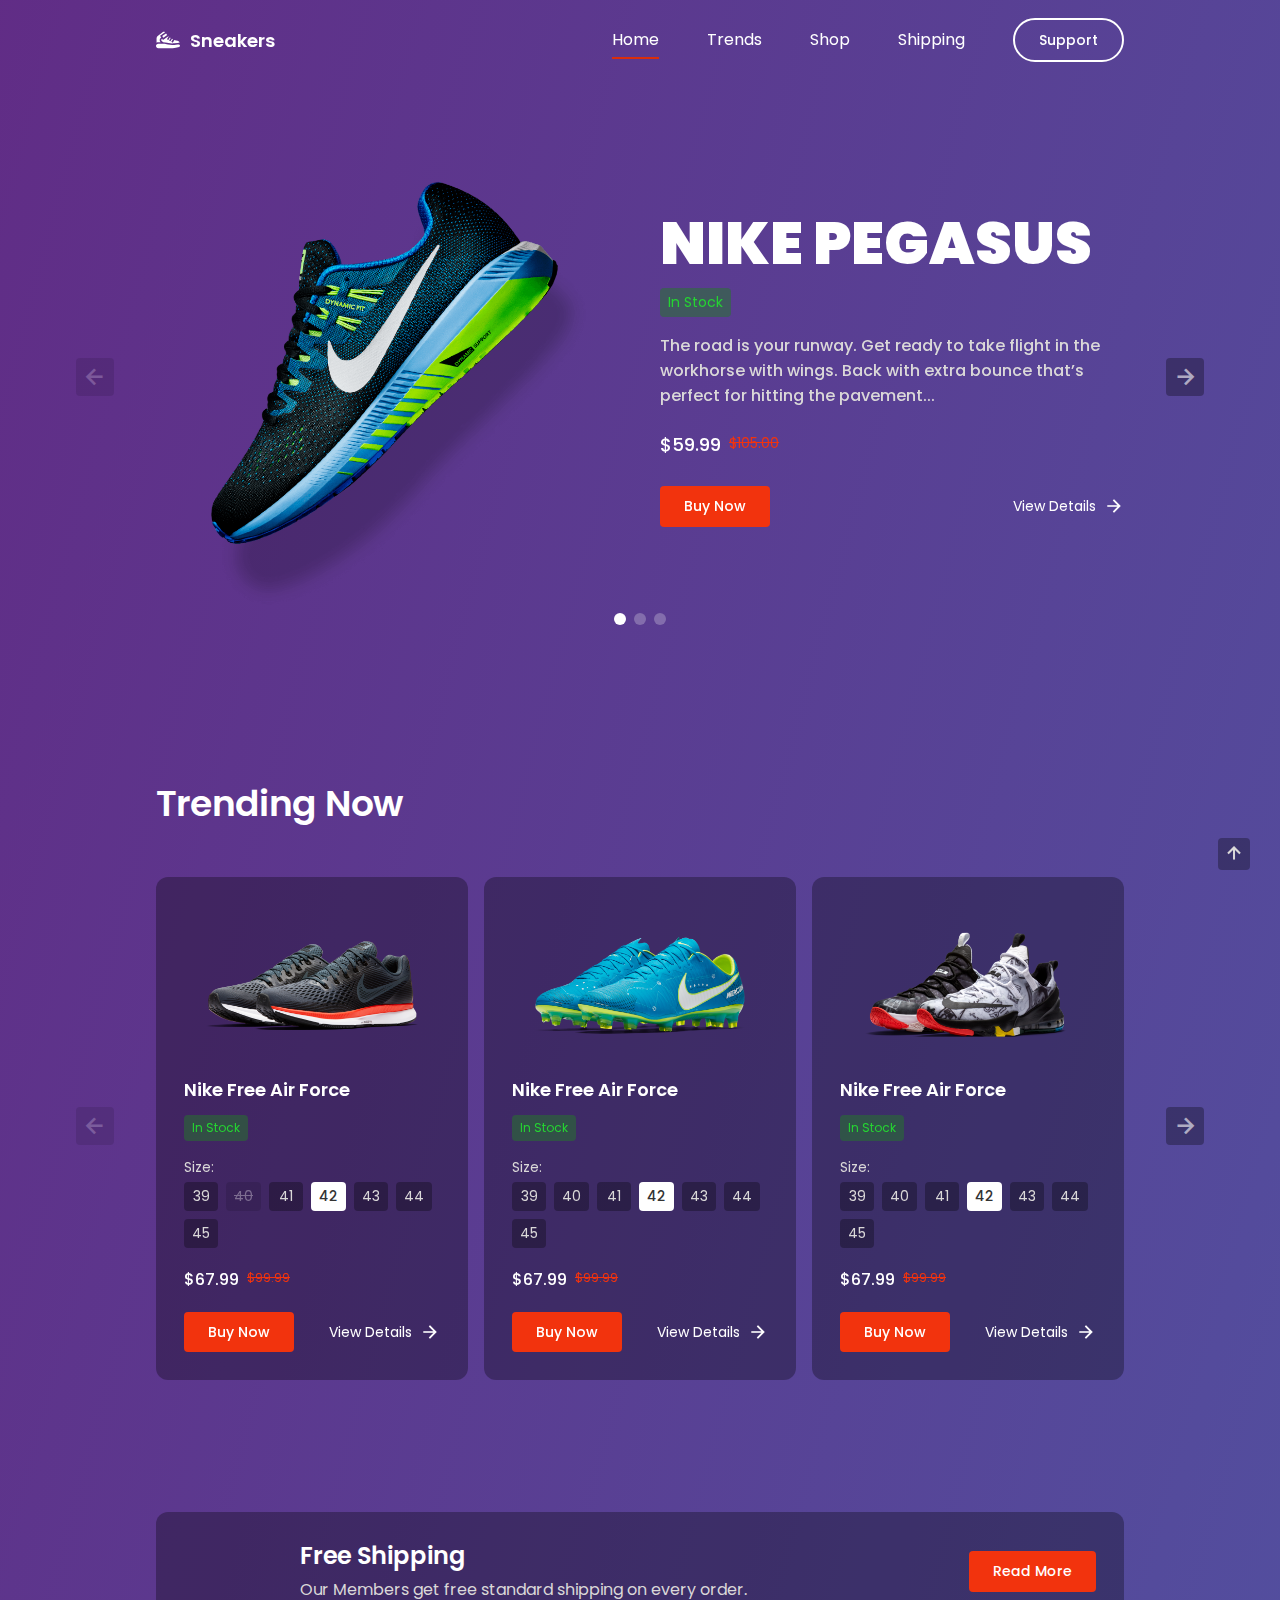
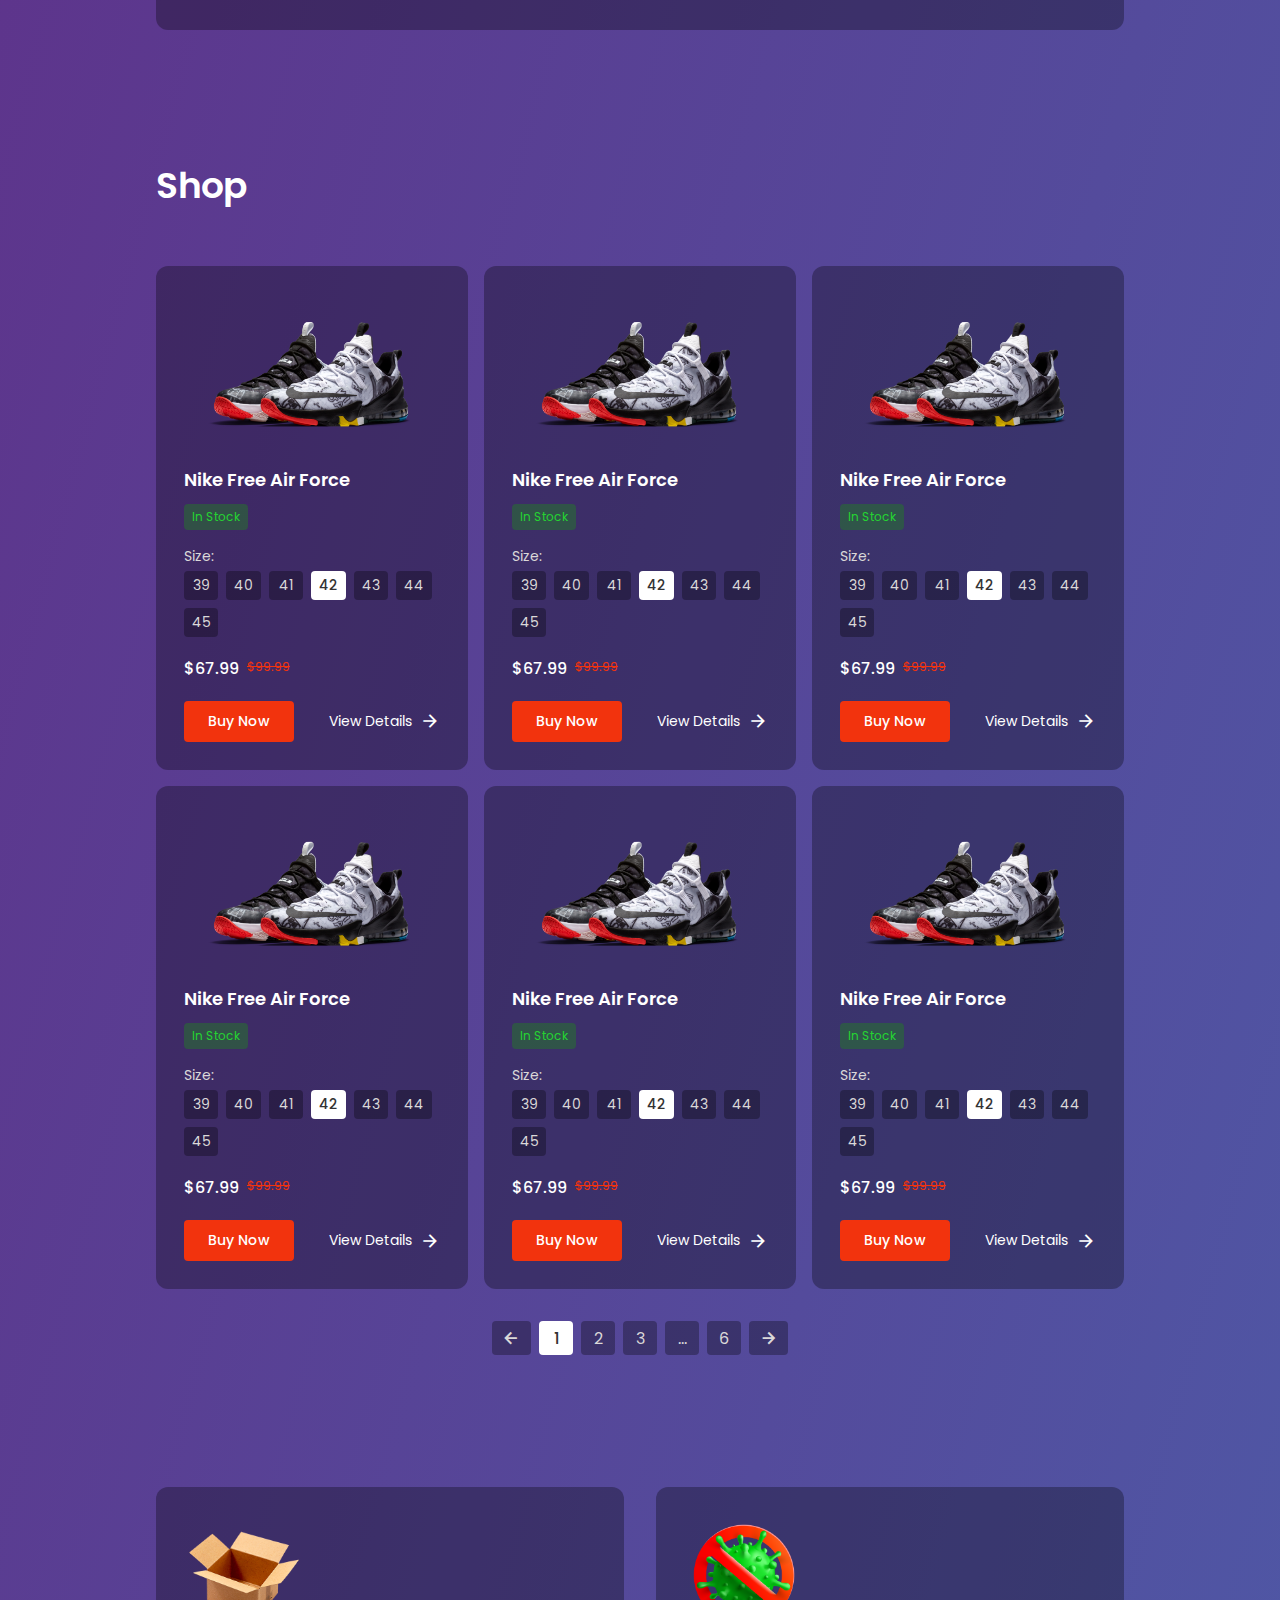
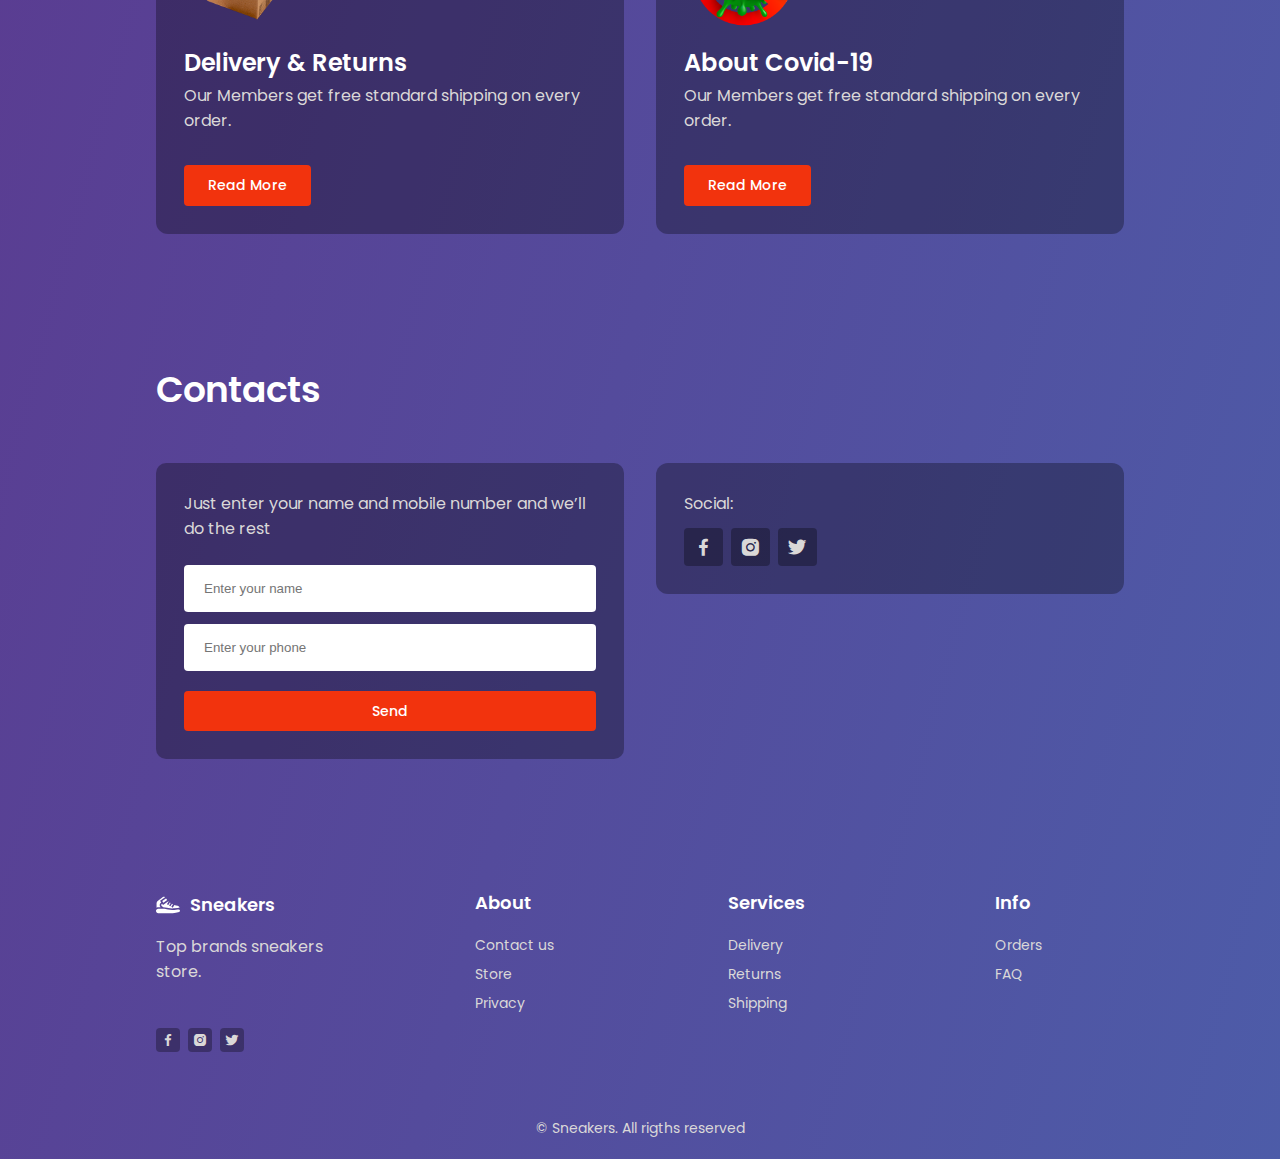
==== index.html @ 6ef0734f "Add page, product pages" ====
<!DOCTYPE html>
<html lang="en">
  <head>
    <meta charset="UTF-8" />
    <meta http-equiv="X-UA-Compatible" content="IE=edge" />
    <meta name="viewport" content="width=device-width, initial-scale=1.0" />

    <!-- Favicon -->
    <link rel="apple-touch-icon" href="img/apple-touch-icon.png" />
    <link rel="icon" href="img/favicon.ico" />

    <!-- Swiper -->
    <link rel="stylesheet" href="css/swiper-bundle.min.css" />

    <!-- Material Design Icons -->
    <link
      href="https://fonts.googleapis.com/css2?family=Material+Icons"
      rel="stylesheet"
    />

    <!-- Boxicons -->
    <link
      rel="stylesheet"
      href="https://cdn.jsdelivr.net/npm/boxicons@latest/css/boxicons.min.css"
    />

    <!-- CSS -->
    <link rel="stylesheet" href="css/styles.css?v=1.2" />

    <title>Site title</title>
  </head>

  <body>
    <!-- Header -->
    <header class="header">
      <nav class="nav container">
        <a href="#" class="logo">
          <img src="img/logo.svg" alt="" class="logo__img" />
          Sneakers
        </a>

        <div class="nav__menu">
          <ul class="nav__list">
            <li class="nav__item">
              <a href="#" class="nav__link nav__link_active">Home</a>
            </li>
            <li class="nav__item"><a href="#" class="nav__link">Trends</a></li>
            <li class="nav__item"><a href="#" class="nav__link">Shop</a></li>
            <li class="nav__item">
              <a href="#" class="nav__link">Shipping</a>
            </li>
            <a href="#" class="nav__button button">Support</a>
          </ul>
        </div>
      </nav>
    </header>

    <!-- Main -->
    <main class="main">
      <div class="container">
        <section class="home section">
          <div class="swiper home__swiper">
            <div class="swiper-wrapper">
              <section class="swiper-slide">
                <div class="home__box">
                  <div class="home__image">
                    <img src="img/home1-img.png" alt="" class="home__img" />
                  </div>

                  <div class="home__info">
                    <h1 class="home__title">NIKE PEGASUS</h1>

                    <div class="home__stock">In Stock</div>

                    <p class="home__p">
                      The road is your runway. Get ready to take flight in the
                      workhorse with wings. Back with extra bounce that’s
                      perfect for hitting the pavement...
                    </p>

                    <div class="home__prices">
                      <span class="home__price price">$59.99</span>
                      <span class="home__price_old price_old">$105.00</span>
                    </div>

                    <div class="home__buttons">
                      <a href="page.html" class="button">Buy Now</a>
                      <a href="product.html" class="button_link">
                        View Details
                        <span class="material-icons home__icon"
                          >arrow_forward</span
                        >
                      </a>
                    </div>
                  </div>
                </div>
              </section>

              <section class="swiper-slide">
                <div class="home__box">
                  <div class="home__image">
                    <img src="img/home1-img.png" alt="" class="home__img" />
                  </div>

                  <div class="home__info">
                    <h1 class="home__title">NIKE PEGASUS</h1>

                    <div class="home__stock">In Stock</div>

                    <p class="home__p">
                      The road is your runway. Get ready to take flight in the
                      workhorse with wings. Back with extra bounce that’s
                      perfect for hitting the pavement...
                    </p>

                    <div class="home__prices">
                      <span class="home__price price">$59.99</span>
                      <span class="home__price_old price_old">$105.00</span>
                    </div>

                    <div class="home__buttons">
                      <a href="#" class="button">Buy Now</a>
                      <a href="#" class="button_link">
                        View Details
                        <span class="material-icons home__icon"
                          >arrow_forward</span
                        >
                      </a>
                    </div>
                  </div>
                </div>
              </section>

              <section class="swiper-slide">
                <div class="home__box">
                  <div class="home__image">
                    <img src="img/home1-img.png" alt="" class="home__img" />
                  </div>

                  <div class="home__info">
                    <h1 class="home__title">NIKE PEGASUS</h1>

                    <div class="home__stock">In Stock</div>

                    <p class="home__p">
                      The road is your runway. Get ready to take flight in the
                      workhorse with wings. Back with extra bounce that’s
                      perfect for hitting the pavement...
                    </p>

                    <div class="home__prices">
                      <span class="home__price price">$59.99</span>
                      <span class="home__price_old price_old">$105.00</span>
                    </div>

                    <div class="home__buttons">
                      <a href="#" class="button">Buy Now</a>
                      <a href="#" class="button_link">
                        View Details
                        <span class="material-icons home__icon"
                          >arrow_forward</span
                        >
                      </a>
                    </div>
                  </div>
                </div>
              </section>
            </div>

            <div class="swiper-pagination swiper-pagination1"></div>
          </div>

          <div class="swiper-button-prev swiper-button-prev1">
            <i class="bx bx-left-arrow-alt swiper-icon"></i>
          </div>

          <div class="swiper-button-next swiper-button-next1">
            <i class="bx bx-right-arrow-alt swiper-icon"></i>
          </div>
        </section>

        <section class="favorite section">
          <div class="container">
            <h2 class="section__title">Trending Now</h2>
            <div class="favorite__list">
              <div class="favorite__swiper swiper">
                <div class="swiper-wrapper">
                  <div class="product__item bg_black swiper-slide">
                    <img
                      class="favorite__item-img product__item-img"
                      src="img/items/item_1.png"
                      alt=""
                    />
                    <h3 class="favorite__item-title product__title">
                      Nike Free Air Force
                    </h3>
                    <div class="product__stock">In Stock</div>

                    <div class="product__options">
                      <div class="product__option">
                        <div class="product__option-title">Size:</div>
                        <div class="product__option-sizes">
                          <div class="product__option-size">39</div>
                          <div
                            class="
                              product__option-size product__option_unavailable
                            "
                          >
                            40
                          </div>
                          <div class="product__option-size">41</div>
                          <div
                            class="
                              product__option-size product__option_selected
                            "
                          >
                            42
                          </div>
                          <div class="product__option-size">43</div>
                          <div class="product__option-size">44</div>
                          <div class="product__option-size">45</div>
                        </div>
                      </div>
                    </div>

                    <div class="product__prices">
                      <div class="product__price">$67.99</div>
                      <div class="product__price_old">$99.99</div>
                    </div>

                    <div class="product__buttons">
                      <button class="button">Buy Now</button>
                      <a href="#" class="button_link">
                        View Details
                        <span class="material-icons home__icon"
                          >arrow_forward</span
                        >
                      </a>
                    </div>
                  </div>

                  <div class="product__item bg_black swiper-slide">
                    <img
                      src="img/items/item_5.png"
                      alt=""
                      class="favorite__item-img product__item-img"
                    />
                    <h3 class="favorite__item-title product__title">
                      Nike Free Air Force
                    </h3>

                    <div class="product__stock">In Stock</div>

                    <div class="product__options">
                      <div class="product__option">
                        <div class="product__option-title">Size:</div>
                        <div class="product__option-sizes">
                          <div class="product__option-size">39</div>
                          <div class="product__option-size">40</div>
                          <div class="product__option-size">41</div>
                          <div
                            class="
                              product__option-size product__option_selected
                            "
                          >
                            42
                          </div>
                          <div class="product__option-size">43</div>
                          <div class="product__option-size">44</div>
                          <div class="product__option-size">45</div>
                        </div>
                      </div>
                    </div>

                    <div class="product__prices">
                      <div class="product__price">$67.99</div>
                      <div class="product__price_old">$99.99</div>
                    </div>

                    <div class="product__buttons">
                      <button class="button">Buy Now</button>
                      <a href="#" class="button_link">
                        View Details
                        <span class="material-icons home__icon"
                          >arrow_forward</span
                        >
                      </a>
                    </div>
                  </div>

                  <div class="product__item bg_black swiper-slide">
                    <img
                      src="img/items/item_25.png"
                      alt=""
                      class="favorite__item-img product__item-img"
                    />
                    <h3 class="favorite__item-title product__title">
                      Nike Free Air Force
                    </h3>

                    <div class="product__stock">In Stock</div>

                    <div class="product__options">
                      <div class="product__option">
                        <div class="product__option-title">Size:</div>
                        <div class="product__option-sizes">
                          <div class="product__option-size">39</div>
                          <div class="product__option-size">40</div>
                          <div class="product__option-size">41</div>
                          <div
                            class="
                              product__option-size product__option_selected
                            "
                          >
                            42
                          </div>
                          <div class="product__option-size">43</div>
                          <div class="product__option-size">44</div>
                          <div class="product__option-size">45</div>
                        </div>
                      </div>
                    </div>

                    <div class="product__prices">
                      <div class="product__price">$67.99</div>
                      <div class="product__price_old">$99.99</div>
                    </div>

                    <div class="product__buttons">
                      <button class="button">Buy Now</button>
                      <a href="#" class="button_link">
                        View Details
                        <span class="material-icons home__icon"
                          >arrow_forward</span
                        >
                      </a>
                    </div>
                  </div>

                  <div class="product__item bg_black swiper-slide">
                    <img
                      src="img/items/item_25.png"
                      alt=""
                      class="favorite__item-img product__item-img"
                    />
                    <h3 class="favorite__item-title product__title">
                      Nike Free Air Force
                    </h3>

                    <div class="product__stock">In Stock</div>

                    <div class="product__options">
                      <div class="product__option">
                        <div class="product__option-title">Size:</div>
                        <div class="product__option-sizes">
                          <div class="product__option-size">39</div>
                          <div class="product__option-size">40</div>
                          <div class="product__option-size">41</div>
                          <div
                            class="
                              product__option-size product__option_selected
                            "
                          >
                            42
                          </div>
                          <div class="product__option-size">43</div>
                          <div class="product__option-size">44</div>
                          <div class="product__option-size">45</div>
                        </div>
                      </div>
                    </div>

                    <div class="product__prices">
                      <div class="product__price">$67.99</div>
                      <div class="product__price_old">$99.99</div>
                    </div>

                    <div class="product__buttons">
                      <button class="button">Buy Now</button>
                      <a href="#" class="button_link">
                        View Details
                        <span class="material-icons home__icon"
                          >arrow_forward</span
                        >
                      </a>
                    </div>
                  </div>

                  <div class="product__item bg_black swiper-slide">
                    <img
                      src="img/items/item_25.png"
                      alt=""
                      class="favorite__item-img product__item-img"
                    />
                    <h3 class="favorite__item-title product__title">
                      Nike Free Air Force
                    </h3>

                    <div class="product__stock">In Stock</div>

                    <div class="product__options">
                      <div class="product__option">
                        <div class="product__option-title">Size:</div>
                        <div class="product__option-sizes">
                          <div class="product__option-size">39</div>
                          <div class="product__option-size">40</div>
                          <div class="product__option-size">41</div>
                          <div
                            class="
                              product__option-size product__option_selected
                            "
                          >
                            42
                          </div>
                          <div class="product__option-size">43</div>
                          <div class="product__option-size">44</div>
                          <div class="product__option-size">45</div>
                        </div>
                      </div>
                    </div>

                    <div class="product__prices">
                      <div class="product__price">$67.99</div>
                      <div class="product__price_old">$99.99</div>
                    </div>

                    <div class="product__buttons">
                      <button class="button">Buy Now</button>
                      <a href="#" class="button_link">
                        View Details
                        <span class="material-icons home__icon"
                          >arrow_forward</span
                        >
                      </a>
                    </div>
                  </div>
                </div>
              </div>
              <div class="swiper-pagination swiper-pagination2"></div>

              <div class="swiper-button-prev swiper-button-prev2">
                <i class="bx bx-left-arrow-alt swiper-icon"></i>
              </div>

              <div class="swiper-button-next swiper-button-next2">
                <i class="bx bx-right-arrow-alt swiper-icon"></i>
              </div>
            </div>
          </div>
        </section>

        <section class="about section">
          <div class="about__container container bg_black">
            <div class="about__info">
              <div class="about__image">
                <img src="img/shipping.png" alt="" class="about__img" />
              </div>

              <div class="about__group">
                <h2 class="section__title about__title">Free Shipping</h2>
                <p class="about__info-text">
                  Our Members get free standard shipping on every order.
                </p>
              </div>
            </div>

            <a href="#" class="about__button button">Read More</a>
          </div>
        </section>

        <section class="shop section">
          <div class="container">
            <h2 class="section__title">Shop</h2>

            <div class="shop__list grid-items-3">
              <div class="product__item bg_black">
                <img
                  src="img/items/item_25.png"
                  alt=""
                  class="favorite__item-img product__img"
                />
                <h3 class="favorite__item-title product__title">
                  Nike Free Air Force
                </h3>

                <div class="product__stock">In Stock</div>

                <div class="product__options">
                  <div class="product__option">
                    <div class="product__option-title">Size:</div>
                    <div class="product__option-sizes">
                      <div class="product__option-size">39</div>
                      <div class="product__option-size">40</div>
                      <div class="product__option-size">41</div>
                      <div
                        class="product__option-size product__option_selected"
                      >
                        42
                      </div>
                      <div class="product__option-size">43</div>
                      <div class="product__option-size">44</div>
                      <div class="product__option-size">45</div>
                    </div>
                  </div>
                </div>

                <div class="product__prices">
                  <div class="product__price">$67.99</div>
                  <div class="product__price_old">$99.99</div>
                </div>

                <div class="product__buttons">
                  <button class="button">Buy Now</button>
                  <a href="#" class="button_link">
                    View Details
                    <span class="material-icons home__icon">arrow_forward</span>
                  </a>
                </div>
              </div>

              <div class="product__item bg_black">
                <img
                  src="img/items/item_25.png"
                  alt=""
                  class="favorite__item-img product__img"
                />
                <h3 class="favorite__item-title product__title">
                  Nike Free Air Force
                </h3>

                <div class="product__stock">In Stock</div>

                <div class="product__options">
                  <div class="product__option">
                    <div class="product__option-title">Size:</div>
                    <div class="product__option-sizes">
                      <div class="product__option-size">39</div>
                      <div class="product__option-size">40</div>
                      <div class="product__option-size">41</div>
                      <div
                        class="product__option-size product__option_selected"
                      >
                        42
                      </div>
                      <div class="product__option-size">43</div>
                      <div class="product__option-size">44</div>
                      <div class="product__option-size">45</div>
                    </div>
                  </div>
                </div>

                <div class="product__prices">
                  <div class="product__price">$67.99</div>
                  <div class="product__price_old">$99.99</div>
                </div>

                <div class="product__buttons">
                  <button class="button">Buy Now</button>
                  <a href="#" class="button_link">
                    View Details
                    <span class="material-icons home__icon">arrow_forward</span>
                  </a>
                </div>
              </div>

              <div class="product__item bg_black">
                <img
                  src="img/items/item_25.png"
                  alt=""
                  class="favorite__item-img product__img"
                />
                <h3 class="favorite__item-title product__title">
                  Nike Free Air Force
                </h3>

                <div class="product__stock">In Stock</div>

                <div class="product__options">
                  <div class="product__option">
                    <div class="product__option-title">Size:</div>
                    <div class="product__option-sizes">
                      <div class="product__option-size">39</div>
                      <div class="product__option-size">40</div>
                      <div class="product__option-size">41</div>
                      <div
                        class="product__option-size product__option_selected"
                      >
                        42
                      </div>
                      <div class="product__option-size">43</div>
                      <div class="product__option-size">44</div>
                      <div class="product__option-size">45</div>
                    </div>
                  </div>
                </div>

                <div class="product__prices">
                  <div class="product__price">$67.99</div>
                  <div class="product__price_old">$99.99</div>
                </div>

                <div class="product__buttons">
                  <button class="button">Buy Now</button>
                  <a href="#" class="button_link">
                    View Details
                    <span class="material-icons home__icon">arrow_forward</span>
                  </a>
                </div>
              </div>

              <div class="product__item bg_black">
                <img
                  src="img/items/item_25.png"
                  alt=""
                  class="favorite__item-img product__img"
                />
                <h3 class="favorite__item-title product__title">
                  Nike Free Air Force
                </h3>

                <div class="product__stock">In Stock</div>

                <div class="product__options">
                  <div class="product__option">
                    <div class="product__option-title">Size:</div>
                    <div class="product__option-sizes">
                      <div class="product__option-size">39</div>
                      <div class="product__option-size">40</div>
                      <div class="product__option-size">41</div>
                      <div
                        class="product__option-size product__option_selected"
                      >
                        42
                      </div>
                      <div class="product__option-size">43</div>
                      <div class="product__option-size">44</div>
                      <div class="product__option-size">45</div>
                    </div>
                  </div>
                </div>

                <div class="product__prices">
                  <div class="product__price">$67.99</div>
                  <div class="product__price_old">$99.99</div>
                </div>

                <div class="product__buttons">
                  <button class="button">Buy Now</button>
                  <a href="#" class="button_link">
                    View Details
                    <span class="material-icons home__icon">arrow_forward</span>
                  </a>
                </div>
              </div>

              <div class="product__item bg_black">
                <img
                  src="img/items/item_25.png"
                  alt=""
                  class="favorite__item-img product__img"
                />
                <h3 class="favorite__item-title product__title">
                  Nike Free Air Force
                </h3>

                <div class="product__stock">In Stock</div>

                <div class="product__options">
                  <div class="product__option">
                    <div class="product__option-title">Size:</div>
                    <div class="product__option-sizes">
                      <div class="product__option-size">39</div>
                      <div class="product__option-size">40</div>
                      <div class="product__option-size">41</div>
                      <div
                        class="product__option-size product__option_selected"
                      >
                        42
                      </div>
                      <div class="product__option-size">43</div>
                      <div class="product__option-size">44</div>
                      <div class="product__option-size">45</div>
                    </div>
                  </div>
                </div>

                <div class="product__prices">
                  <div class="product__price">$67.99</div>
                  <div class="product__price_old">$99.99</div>
                </div>

                <div class="product__buttons">
                  <button class="button">Buy Now</button>
                  <a href="#" class="button_link">
                    View Details
                    <span class="material-icons home__icon">arrow_forward</span>
                  </a>
                </div>
              </div>

              <div class="product__item bg_black">
                <img
                  src="img/items/item_25.png"
                  alt=""
                  class="favorite__item-img product__img"
                />
                <h3 class="favorite__item-title product__title">
                  Nike Free Air Force
                </h3>

                <div class="product__stock">In Stock</div>

                <div class="product__options">
                  <div class="product__option">
                    <div class="product__option-title">Size:</div>
                    <div class="product__option-sizes">
                      <div class="product__option-size">39</div>
                      <div class="product__option-size">40</div>
                      <div class="product__option-size">41</div>
                      <div
                        class="product__option-size product__option_selected"
                      >
                        42
                      </div>
                      <div class="product__option-size">43</div>
                      <div class="product__option-size">44</div>
                      <div class="product__option-size">45</div>
                    </div>
                  </div>
                </div>

                <div class="product__prices">
                  <div class="product__price">$67.99</div>
                  <div class="product__price_old">$99.99</div>
                </div>

                <div class="product__buttons">
                  <button class="button">Buy Now</button>
                  <a href="#" class="button_link">
                    View Details
                    <span class="material-icons home__icon">arrow_forward</span>
                  </a>
                </div>
              </div>
            </div>

            <div class="pagination">
              <div class="pagination__number">
                <i class="bx bx-md bx-left-arrow-alt"></i>
              </div>
              <div class="pagination__number pagination__number_selected">
                1
              </div>
              <div class="pagination__number">2</div>
              <div class="pagination__number">3</div>
              <div class="pagination__number pagination__number_plug">...</div>
              <div class="pagination__number">6</div>
              <div class="pagination__number">
                <i class="bx bx-md bx-right-arrow-alt"></i>
              </div>
            </div>
          </div>
        </section>

        <section class="info section">
          <div class="info__container container">
            <div class="info__wrap">
              <div class="info__image">
                <img src="img/delivery.png" alt="" class="info__img" />
              </div>
              <h2 class="info__title">Delivery & Returns</h2>
              <p class="info__p">
                Our Members get free standard shipping on every order.
              </p>
              <button class="info__button button">Read More</button>
            </div>

            <div class="info__wrap">
              <div class="info__image">
                <img src="img/corona.png" alt="" class="info__img" />
              </div>
              <h2 class="info__title">About Covid-19</h2>
              <p class="info__p">
                Our Members get free standard shipping on every order.
              </p>
              <button class="info__button button">Read More</button>
            </div>
          </div>
        </section>

        <section class="action section">
          <div class="action__container container">
            <h2 class="section__title">Contacts</h2>

            <div class="action__wrap">
              <form class="action__form" action="order.php" method="post">
                <span class="action__subtitle"
                  >Just enter your name and mobile number and we’ll do the
                  rest</span
                >
                <input
                  class="action__input"
                  type="text"
                  name="name"
                  required
                  value=""
                  placeholder="Enter your name"
                />
                <input
                  class="action__input"
                  type="tel"
                  name="phone"
                  required
                  value=""
                  placeholder="Enter your phone"
                />
                <button type="submit" class="action__button button">
                  Send
                </button>
              </form>

              <div class="action__socials">
                <span class="action__socials-title">Social:</span>
                <ul class="action__list">
                  <li class="action__social">
                    <a href="#" class="action__link">
                      <i class="bx bx-md bxl-facebook"></i>
                    </a>
                  </li>

                  <li class="action__social">
                    <a href="#" class="action__link">
                      <i class="bx bx-md bxl-instagram-alt"></i>
                    </a>
                  </li>

                  <li class="action__social">
                    <a href="#" class="action__link">
                      <i class="bx bx-md bxl-twitter"></i>
                    </a>
                  </li>
                </ul>
              </div>
            </div>
          </div>
        </section>
      </div>
    </main>

    <!-- Footer -->
    <footer class="footer">
      <div class="footer__container container">
        <div class="footer__group">
          <a href="#" class="logo">
            <img src="img/logo.svg" alt="" class="logo__img" />
            Sneakers
          </a>

          <div class="footer__description">Top brands sneakers store.</div>

          <div class="footer__socials">
            <a href="#" class="footer__social">
              <i class="bx bxl-facebook"></i>
            </a>

            <a href="#" class="footer__social">
              <i class="bx bxl-instagram-alt"></i>
            </a>

            <a href="#" class="footer__social">
              <i class="bx bxl-twitter"></i>
            </a>
          </div>
        </div>

        <div class="footer__group">
          <h4 class="footer__title">About</h4>

          <ul class="footer__list">
            <li class="footer__item">
              <a href="#" class="footer__link">Contact us</a>
            </li>

            <li class="footer__item">
              <a href="#" class="footer__link">Store</a>
            </li>

            <li class="footer__item">
              <a href="#" class="footer__link">Privacy</a>
            </li>
          </ul>
        </div>

        <div class="footer__group">
          <h4 class="footer__title">Services</h4>

          <ul class="footer__list">
            <li class="footer__item">
              <a href="#" class="footer__link">Delivery</a>
            </li>

            <li class="footer__item">
              <a href="#" class="footer__link">Returns</a>
            </li>

            <li class="footer__item">
              <a href="#" class="footer__link">Shipping</a>
            </li>
          </ul>
        </div>

        <div class="footer__group">
          <h4 class="footer__title">Info</h4>

          <ul class="footer__list">
            <li class="footer__item">
              <a href="#" class="footer__link">Orders</a>
            </li>

            <li class="footer__item">
              <a href="#" class="footer__link">FAQ</a>
            </li>
          </ul>
        </div>
      </div>
      <div class="footer__copyright">© Sneakers. All rigths reserved</div>
    </footer>

    <!-- ScrollUp -->
    <a href="#" class="scrollup">
      <i class="bx bx-up-arrow-alt scrollup__icon"></i>
    </a>

    <!-- Artur Petriv -->

    <!-- JS -->
    <script defer src="js/swiper-bundle.min.js"></script>
    <script defer src="js/main.js"></script>
  </body>
</html>
---- css/styles.css ----
@import url("https://fonts.googleapis.com/css2?family=Poppins:wght@400;500;600;900&display=swap");
:root {
  --header-height: 8rem;
  --hue: 10;
  --first-color: hsl(var(--hue) 90% 50%);
  --first-color-alt: hsl(var(--hue) 90% 45%);
  --title-color: hsl(var(--hue) 3% 100%);
  --text-color: hsl(var(--hue) 3% 85%);
  --text-color-light: hsl(var(--hue) 3% 60%);
  --hover-color: #f2f2a6;
  --body-color: linear-gradient(105deg, hsl(275deg 50% 35%) 0%, hsl(212deg 50% 50%) 100%);
  --body-font: 'Poppins', sans-serif;
  --biggest-font-size: 5.9rem;
  --h1-font-size: 3.6rem;
  --h2-font-size: 2.4rem;
  --h3-font-size: 1.8rem;
  --normal-font-size: 1.6rem;
  --small-font-size: 1.4rem;
  --smaller-font-size: 1.2rem;
  --font-medium: 500;
  --font-semi-bold: 600;
  --font-bold: 700;
  --font-black: 900;
  --line-base: 1;
  --line-normal: 1.2;
  --line-big: 1.35;
  --line-large: 1.45;
  --space-1: .4rem;
  --space-2: .8rem;
  --space-3: 1.2rem;
  --space-4: 1.6rem;
  --space-5: 2rem;
  --space-6: 2.4rem;
  --space-7: 2.8rem;
  --space-8: 3.2rem;
  --space-9: 3.6rem;
  --space-10: 4rem;
  --space-11: 4.4rem;
  --space-12: 4.8rem;
  --space-13: 5.2rem;
  --space-14: 5.6rem;
  --space-15: 6.4rem;
  --space-16: 6.8rem;
  --space-17: 7.2rem;
  --space-18: 7.6rem;
  --space-19: 8rem;
  --space-20: 8.4rem;
  --space-21: 8.8rem;
  --space-22: 9.2rem;
  --space-23: 9.6rem;
  --space-24: 10rem;
}

@-webkit-keyframes bganimation {
  0% {
  }
  100% {
    background-position: 0 25%;
  }
  25%,
  75% {
    background-position: 50% 50%;
  }
  50% {
    background-position: 100% 100%;
  }
}

@keyframes bganimation {
  0% {
    background-position: 0 25%;
  }
  100% {
    background-position: 0 25%;
  }
  25% {
    background-position: 50% 50%;
  }
  75% {
    background-position: 50% 50%;
  }
  50% {
    background-position: 100% 100%;
  }
}

* {
  -webkit-box-sizing: border-box;
          box-sizing: border-box;
  padding: 0;
  margin: 0;
}

html {
  scroll-behavior: smooth;
  font-size: 10px;
}

body {
  margin: 0;
  min-height: 100vh;
  height: 100%;
  font-family: var(--body-font);
  font-size: 16px;
  color: var(--text-color);
  position: relative;
  display: -webkit-box;
  display: -webkit-flex;
  display: -ms-flexbox;
  display: flex;
  -webkit-box-orient: vertical;
  -webkit-box-direction: normal;
  -webkit-flex-direction: column;
      -ms-flex-direction: column;
          flex-direction: column;
}

body::before {
  content: '';
  position: absolute;
  top: 0;
  left: 0;
  background: var(--body-color);
  -webkit-animation: 20s infinite bganimation;
          animation: 20s infinite bganimation;
  -webkit-background-size: 210% 120%;
          background-size: 210% 120%;
  height: 100%;
  width: 100%;
  display: block;
  z-index: -1;
}

img {
  height: auto;
  max-width: 100%;
}

a {
  text-decoration: none;
}

ul {
  list-style: none;
}

h1, h2, h3, h4 {
  color: var(--title-color);
  font-weight: var(--font-semi-bold);
  line-height: var(--line-big);
}

h3 {
  font-size: var(--h3-font-size);
}

button, input {
  border: none;
  outline: none;
}

button {
  cursor: pointer;
  font-family: var(--body-font);
  font-size: var(--normal-font-size);
  line-height: var(--line-base);
}

.section {
  padding: var(--space-24) 0 var(--space-8);
}

.section__title {
  padding-bottom: var(--space-12);
  font-size: var(--h1-font-size);
  text-align: left;
}

.container {
  margin: 0 auto;
  width: 968px;
}

.grid-items-3 {
  display: -ms-grid;
  display: grid;
  -ms-grid-columns: (1fr)[3];
      grid-template-columns: repeat(3, 1fr);
  gap: var(--space-4);
  -webkit-box-pack: justify;
  -webkit-justify-content: space-between;
      -ms-flex-pack: justify;
          justify-content: space-between;
}

.button {
  padding: var(--space-3) var(--space-6);
  display: inline-block;
  background-color: var(--first-color);
  color: var(--title-color);
  border-radius: .4rem;
  font-weight: var(--font-medium);
  line-height: var(--line-normal);
  -webkit-transition: .3s;
  -o-transition: .3s;
  transition: .3s;
  font-size: var(--small-font-size);
}

.button:hover {
  background-color: var(--first-color-alt);
}

.button_link {
  display: -webkit-box;
  display: -webkit-flex;
  display: -ms-flexbox;
  display: flex;
  -webkit-box-align: center;
  -webkit-align-items: center;
      -ms-flex-align: center;
          align-items: center;
  -webkit-column-gap: var(--space-2);
          column-gap: var(--space-2);
  color: var(--title-color);
  font-size: var(--small-font-size);
  -webkit-transition: .3s;
  -o-transition: .3s;
  transition: .3s;
}

.button_link:hover {
  color: #f2f2a6;
}

.price {
  color: var(--title-color);
  line-height: var(--line-base);
  font-weight: var(--font-medium);
}

.price_old {
  text-decoration: line-through;
  color: var(--first-color);
  line-height: var(--line-base);
  font-weight: var(--font-normal);
}

.bg_black {
  background-color: rgba(0, 0, 0, 0.3);
}

.product__item {
  padding: var(--space-7);
  border-radius: 1.2rem;
  display: -webkit-box;
  display: -webkit-flex;
  display: -ms-flexbox;
  display: flex;
  -webkit-box-orient: vertical;
  -webkit-box-direction: normal;
  -webkit-flex-direction: column;
      -ms-flex-direction: column;
          flex-direction: column;
  -webkit-box-align: start;
  -webkit-align-items: flex-start;
      -ms-flex-align: start;
          align-items: flex-start;
}

.product__item-img {
  -o-object-fit: contain;
     object-fit: contain;
  display: block;
  -webkit-transition: .3s;
  -o-transition: .3s;
  transition: .3s;
  -webkit-transform: scale(1);
      -ms-transform: scale(1);
          transform: scale(1);
}

.product__item-img:hover {
  -webkit-transform: scale(1.1);
      -ms-transform: scale(1.1);
          transform: scale(1.1);
}

.product__stock {
  margin-bottom: var(--space-4);
  padding: var(--space-1) var(--space-2);
  font-size: var(--smaller-font-size);
  background-color: rgba(35, 120, 40, 0.5);
  color: #25d432;
  display: -webkit-inline-box;
  display: -webkit-inline-flex;
  display: -ms-inline-flexbox;
  display: inline-flex;
  border-radius: .4rem;
}

.product__title {
  font-size: var(--h3-font-size);
  color: var(--title-color);
  text-align: left;
}

.product__description {
  font-size: var(--small-font-size);
}

.product__prices {
  margin-top: var(--space-6);
  margin-bottom: var(--space-6);
  display: -webkit-box;
  display: -webkit-flex;
  display: -ms-flexbox;
  display: flex;
  -webkit-box-align: start;
  -webkit-align-items: flex-start;
      -ms-flex-align: start;
          align-items: flex-start;
  -webkit-box-pack: start;
  -webkit-justify-content: flex-start;
      -ms-flex-pack: start;
          justify-content: flex-start;
  line-height: var(--line-base);
}

.product__price {
  font-size: var(--normal-font-size);
  font-weight: var(--font-medium);
  color: var(--title-color);
}

.product__price_old {
  margin-left: var(--space-2);
  color: var(--first-color);
  font-size: var(--smaller-font-size);
  text-decoration: line-through;
}

.product__option {
  text-align: left;
}

.product__option-title {
  font-size: var(--small-font-size);
}

.product__option-sizes {
  margin-top: var(--space-1);
  display: -webkit-box;
  display: -webkit-flex;
  display: -ms-flexbox;
  display: flex;
  -webkit-box-align: center;
  -webkit-align-items: center;
      -ms-flex-align: center;
          align-items: center;
  -webkit-box-pack: start;
  -webkit-justify-content: flex-start;
      -ms-flex-pack: start;
          justify-content: flex-start;
  -webkit-box-orient: horizontal;
  -webkit-box-direction: normal;
  -webkit-flex-flow: row wrap;
      -ms-flex-flow: row wrap;
          flex-flow: row wrap;
  gap: var(--space-2);
}

.product__option-size {
  padding: var(--space-1) var(--space-2);
  background-color: rgba(0, 0, 0, 0.3);
  border-radius: .4rem;
  font-size: var(--small-font-size);
  min-width: 34px;
  display: -webkit-box;
  display: -webkit-flex;
  display: -ms-flexbox;
  display: flex;
  -webkit-box-pack: center;
  -webkit-justify-content: center;
      -ms-flex-pack: center;
          justify-content: center;
  -webkit-box-align: center;
  -webkit-align-items: center;
      -ms-flex-align: center;
          align-items: center;
  cursor: pointer;
}

.product__option_selected {
  background-color: white;
  color: #333;
  position: relative;
  font-weight: var(--font-medium);
  cursor: default;
}

.product__option_unavailable {
  opacity: 0.4;
  text-decoration: line-through;
  cursor: default;
}

.product__buttons {
  width: 100%;
  display: -webkit-box;
  display: -webkit-flex;
  display: -ms-flexbox;
  display: flex;
  -webkit-box-align: center;
  -webkit-align-items: center;
      -ms-flex-align: center;
          align-items: center;
  -webkit-box-pack: justify;
  -webkit-justify-content: space-between;
      -ms-flex-pack: justify;
          justify-content: space-between;
}

.pagination {
  margin-top: var(--space-8);
  display: -webkit-box;
  display: -webkit-flex;
  display: -ms-flexbox;
  display: flex;
  -webkit-box-align: center;
  -webkit-align-items: center;
      -ms-flex-align: center;
          align-items: center;
  -webkit-box-pack: center;
  -webkit-justify-content: center;
      -ms-flex-pack: center;
          justify-content: center;
  gap: var(--space-2);
}

.pagination__arrow {
  padding: 4px 8px;
  border-radius: 4px;
}

.pagination__number {
  min-width: 34px;
  min-height: 34px;
  border-radius: 4px;
  padding: 4px 8px;
  background-color: rgba(0, 0, 0, 0.3);
  display: -webkit-box;
  display: -webkit-flex;
  display: -ms-flexbox;
  display: flex;
  -webkit-box-pack: center;
  -webkit-justify-content: center;
      -ms-flex-pack: center;
          justify-content: center;
  -webkit-box-align: center;
  -webkit-align-items: center;
      -ms-flex-align: center;
          align-items: center;
  cursor: pointer;
  font-size: var(--normal-font-size);
  -webkit-transition: .3s;
  -o-transition: .3s;
  transition: .3s;
}

.pagination__number:hover {
  color: var(--hover-color);
}

.pagination__number_selected {
  background-color: #fff;
  color: #333;
  font-weight: var(--font-medium);
  cursor: default;
}

.pagination__number_selected:hover {
  color: initial;
}

.pagination__number_plug {
  cursor: default;
}

.pagination__number_plug:hover {
  color: inherit;
}

.swiper-pagination {
  position: initial;
}

.swiper-pagination-bullet {
  height: 12px;
  width: 12px;
  background-color: var(--title-color);
  opacity: 0.25;
}

.swiper-pagination-bullet-active {
  opacity: 1;
}

.swiper-icon {
  font-size: 3rem;
}

.swiper-button-next, .swiper-button-prev {
  padding: 4px;
  background-color: rgba(0, 0, 0, 0.3);
  border-radius: 4px;
  display: -webkit-box;
  display: -webkit-flex;
  display: -ms-flexbox;
  display: flex;
  -webkit-box-pack: center;
  -webkit-justify-content: center;
      -ms-flex-pack: center;
          justify-content: center;
  -webkit-box-align: center;
  -webkit-align-items: center;
      -ms-flex-align: center;
          align-items: center;
  width: auto;
  height: auto;
  color: rgba(255, 255, 255, 0.6);
  -webkit-transition: .3s;
  -o-transition: .3s;
  transition: .3s;
}

.swiper-button-next:hover, .swiper-button-prev:hover {
  color: white;
  background-color: rgba(0, 0, 0, 0.4);
}

.swiper-button-next:after, .swiper-button-prev:after {
  content: '';
}

.swiper-button-prev {
  left: -80px;
}

.swiper-button-next {
  right: -80px;
}

.header {
  width: 100%;
  position: fixed;
  top: 0;
  left: 0;
  z-index: 100;
  -webkit-transition: .3s;
  -o-transition: .3s;
  transition: .3s;
  background-color: transparent;
}

.header_scroll {
  background-color: #29264e;
}

.header_hide {
  -webkit-transform: translateY(-100%);
      -ms-transform: translateY(-100%);
          transform: translateY(-100%);
}

.nav {
  height: var(--header-height);
  display: -webkit-box;
  display: -webkit-flex;
  display: -ms-flexbox;
  display: flex;
  -webkit-box-align: center;
  -webkit-align-items: center;
      -ms-flex-align: center;
          align-items: center;
  -webkit-box-pack: justify;
  -webkit-justify-content: space-between;
      -ms-flex-pack: justify;
          justify-content: space-between;
}

.nav__list {
  display: -webkit-box;
  display: -webkit-flex;
  display: -ms-flexbox;
  display: flex;
  -webkit-column-gap: var(--space-12);
          column-gap: var(--space-12);
  font-size: var(--normal-font-size);
  -webkit-box-align: center;
  -webkit-align-items: center;
      -ms-flex-align: center;
          align-items: center;
}

.nav__link {
  color: var(--title-color);
  -webkit-transition: .3s;
  -o-transition: .3s;
  transition: .3s;
  position: relative;
}

.nav__link:hover {
  color: #f2f2a6;
}

.nav__link_active::after {
  content: '';
  width: 100%;
  height: 2px;
  background-color: var(--first-color-alt);
  position: absolute;
  bottom: -8px;
  left: 0;
}

.nav__link_active:hover {
  color: var(--title-color);
}

.nav__button {
  padding: var(--space-3) var(--space-6);
  color: var(--title-color);
  background-color: transparent;
  display: -webkit-inline-box;
  display: -webkit-inline-flex;
  display: -ms-inline-flexbox;
  display: inline-flex;
  border: 2px solid var(--title-color);
  border-radius: 30px;
  -webkit-transition: .3s;
  -o-transition: .3s;
  transition: .3s;
}

.nav__button:hover {
  color: #f2f2a6;
  border-color: #f2f2a6;
  background-color: transparent;
}

.logo {
  display: -webkit-box;
  display: -webkit-flex;
  display: -ms-flexbox;
  display: flex;
  -webkit-box-align: center;
  -webkit-align-items: center;
      -ms-flex-align: center;
          align-items: center;
  -webkit-column-gap: var(--space-2);
          column-gap: var(--space-2);
  font-weight: var(--font-semi-bold);
  color: var(--title-color);
  font-size: 1.8rem;
}

.logo__img {
  margin-right: 2px;
  width: 24px;
  display: block;
  -o-object-fit: cover;
     object-fit: cover;
}

.main {
  padding-top: 80px;
}

.home {
  padding: var(--space-12) 0;
  position: relative;
}

.home__box {
  display: -webkit-box;
  display: -webkit-flex;
  display: -ms-flexbox;
  display: flex;
  -webkit-box-align: center;
  -webkit-align-items: center;
      -ms-flex-align: center;
          align-items: center;
  -webkit-column-gap: var(--space-10);
          column-gap: var(--space-10);
}

.home__stock {
  margin-top: var(--space-2);
  background-color: rgba(35, 120, 40, 0.5);
  color: #25d432;
  padding: 4px 8px;
  display: -webkit-inline-box;
  display: -webkit-inline-flex;
  display: -ms-inline-flexbox;
  display: inline-flex;
  border-radius: 4px;
  font-size: var(--small-font-size);
}

.home__image {
  -webkit-box-flex: 1;
  -webkit-flex: 1 0;
      -ms-flex: 1 0;
          flex: 1 0;
}

.home__img {
  -o-object-fit: cover;
     object-fit: cover;
  display: block;
  width: 100%;
}

.home__more {
  -webkit-transform: translateY(-5rem);
      -ms-transform: translateY(-5rem);
          transform: translateY(-5rem);
  display: -webkit-box;
  display: -webkit-flex;
  display: -ms-flexbox;
  display: flex;
  -webkit-box-align: center;
  -webkit-align-items: center;
      -ms-flex-align: center;
          align-items: center;
  -webkit-column-gap: var(--space-2);
          column-gap: var(--space-2);
  line-height: var(--line-base);
  -webkit-box-pack: center;
  -webkit-justify-content: center;
      -ms-flex-pack: center;
          justify-content: center;
}

.home__more-content {
  font-size: var(--small-font-size);
  text-align: left;
}

.home__more-title {
  margin-bottom: var(--space-1);
  font-weight: var(--font-semi-bold);
}

.home__more-figure {
  height: 6rem;
  width: 2px;
  background-color: #fff;
  position: relative;
}

.home__more-figure::before {
  content: '';
  position: absolute;
  top: -3px;
  left: -3px;
  height: 8px;
  width: 8px;
  background-color: #fff;
  border-radius: 50%;
}

.home__more-linear {
  height: 1.2rem;
  width: 5px;
  opacity: 0.4;
  background-color: var(--text-color);
  position: relative;
}

.home__more-linear::before {
  content: '';
  position: absolute;
  top: -5px;
  left: 0;
  height: 1.2rem;
  width: 5px;
  background-color: var(--text-color);
  -webkit-transform: translateY(-50%);
      -ms-transform: translateY(-50%);
          transform: translateY(-50%);
  border-top-right-radius: 3px;
  border-top-left-radius: 3px;
}

.home__more-linear::after {
  content: '';
  position: absolute;
  top: 5px;
  left: 0;
  height: 1.2rem;
  width: 5px;
  background-color: var(--text-color);
  -webkit-transform: translateY(50%);
      -ms-transform: translateY(50%);
          transform: translateY(50%);
  border-bottom-right-radius: 3px;
  border-bottom-left-radius: 3px;
}

.home__info {
  -webkit-box-flex: 1;
  -webkit-flex: 1 0;
      -ms-flex: 1 0;
          flex: 1 0;
}

.home__subtitle {
  margin-bottom: var(--space-3);
  font-size: var(--h3-font-size);
}

.home__title {
  font-size: var(--biggest-font-size);
  font-weight: var(--font-black);
  line-height: var(--line-normal);
}

.home__p {
  margin-top: var(--space-4);
  color: var(--text-color);
  font-size: var(--normal-font-size);
  font-weight: var(--font-medium);
}

.home__prices {
  margin-top: var(--space-7);
  display: -webkit-box;
  display: -webkit-flex;
  display: -ms-flexbox;
  display: flex;
  -webkit-box-align: start;
  -webkit-align-items: flex-start;
      -ms-flex-align: start;
          align-items: flex-start;
}

.home__price {
  font-size: var(--h3-font-size);
}

.home__price_old {
  margin-left: var(--space-2);
  font-size: var(--small-font-size);
}

.home__buttons {
  margin-top: var(--space-8);
  display: -webkit-box;
  display: -webkit-flex;
  display: -ms-flexbox;
  display: flex;
  -webkit-box-align: center;
  -webkit-align-items: center;
      -ms-flex-align: center;
          align-items: center;
  -webkit-box-pack: justify;
  -webkit-justify-content: space-between;
      -ms-flex-pack: justify;
          justify-content: space-between;
  line-height: var(--line-base);
  font-size: var(--normal-font-size);
}

.home__icon {
  font-size: 20px;
}

.favorite__list {
  position: relative;
}

.favorite__item-img {
  margin-bottom: var(--space-3);
}

.favorite__item-title {
  margin-bottom: var(--space-3);
}

.about__container {
  padding: var(--space-7);
  display: -webkit-box;
  display: -webkit-flex;
  display: -ms-flexbox;
  display: flex;
  -webkit-box-pack: justify;
  -webkit-justify-content: space-between;
      -ms-flex-pack: justify;
          justify-content: space-between;
  border-radius: 12px;
}

.about__title {
  text-align: left;
  padding-bottom: var(--space-1);
  font-size: 2.4rem;
}

.about__group {
  display: -webkit-box;
  display: -webkit-flex;
  display: -ms-flexbox;
  display: flex;
  -webkit-box-orient: vertical;
  -webkit-box-direction: normal;
  -webkit-flex-direction: column;
      -ms-flex-direction: column;
          flex-direction: column;
}

.about__info {
  display: -webkit-box;
  display: -webkit-flex;
  display: -ms-flexbox;
  display: flex;
  -webkit-box-align: center;
  -webkit-align-items: center;
      -ms-flex-align: center;
          align-items: center;
}

.about__image {
  margin-right: var(--space-4);
  width: 100px;
  display: -webkit-box;
  display: -webkit-flex;
  display: -ms-flexbox;
  display: flex;
}

.about__img {
  -o-object-fit: cover;
     object-fit: cover;
}

.about__button {
  justify-self: flex-end;
  -webkit-align-self: center;
      -ms-flex-item-align: center;
              -ms-grid-row-align: center;
          align-self: center;
}

.shop__list {
  padding-top: var(--space-2);
  text-align: center;
  -webkit-box-pack: center;
  -webkit-justify-content: center;
      -ms-flex-pack: center;
          justify-content: center;
}

.shop__item {
  padding: var(--space-6) var(--space-3);
  border-radius: 2rem;
  background-color: rgba(0, 0, 0, 0.3);
}

.shop__img {
  margin-bottom: var(--space-2);
  -o-object-fit: cover;
     object-fit: cover;
}

.shop__description {
  font-size: var(--small-font-size);
  display: inline-block;
}

.shop__price {
  margin-top: var(--space-4);
  color: var(--title-color);
  font-weight: var(--font-medium);
  font-size: var(--normal-font-size);
}

.shop__button {
  margin-top: var(--space-3);
}

.info__container {
  display: -ms-grid;
  display: grid;
  -ms-grid-columns: (1fr)[2];
      grid-template-columns: repeat(2, 1fr);
  gap: var(--space-8);
}

.info__wrap {
  padding: var(--space-7);
  background-color: rgba(0, 0, 0, 0.3);
  border-radius: 12px;
}

.info__title {
  font-size: var(--h2-font-size);
  line-height: var(--line-base);
}

.info__p {
  margin-top: var(--space-2);
}

.info__button {
  margin-top: var(--space-8);
}

.info__image {
  margin-bottom: var(--space-4);
  width: 120px;
  height: 120px;
  display: -webkit-box;
  display: -webkit-flex;
  display: -ms-flexbox;
  display: flex;
}

.info__img {
  -o-object-fit: contain;
     object-fit: contain;
}

.new__list {
  display: -ms-grid;
  display: grid;
  -ms-grid-columns: (1fr)[3];
      grid-template-columns: repeat(3, 1fr);
  gap: var(--space-4);
  text-align: center;
}

.new__item {
  padding: var(--space-7) 0;
  background-color: rgba(0, 0, 0, 0.3);
  border-radius: 1.6rem;
  position: relative;
}

.new__item-img {
  margin-bottom: var(--space-4);
  width: 150px;
  height: 150px;
  -o-object-fit: cover;
     object-fit: cover;
}

.new__option {
  padding: var(--space-2) var(--space-3);
  position: absolute;
  top: 2.4rem;
  left: 2.4rem;
  background-color: var(--first-color);
  line-height: var(--line-base);
  border-radius: .5rem;
  font-size: var(--small-font-size);
}

.new__description {
  font-size: var(--small-font-size);
}

.new__prices {
  margin-top: var(--space-4);
  margin-bottom: var(--space-6);
  display: -webkit-box;
  display: -webkit-flex;
  display: -ms-flexbox;
  display: flex;
  -webkit-box-align: start;
  -webkit-align-items: flex-start;
      -ms-flex-align: start;
          align-items: flex-start;
  -webkit-box-pack: center;
  -webkit-justify-content: center;
      -ms-flex-pack: center;
          justify-content: center;
  line-height: var(--line-base);
}

.new__price-new {
  font-weight: var(--font-medium);
  color: var(--title-color);
}

.new__price-old {
  margin-left: var(--space-2);
  color: var(--first-color);
  font-size: var(--smaller-font-size);
  text-decoration: line-through;
}

.action__container {
  display: -webkit-box;
  display: -webkit-flex;
  display: -ms-flexbox;
  display: flex;
  -webkit-box-orient: vertical;
  -webkit-box-direction: normal;
  -webkit-flex-direction: column;
      -ms-flex-direction: column;
          flex-direction: column;
  -webkit-box-align: space-between;
  -webkit-align-items: space-between;
      -ms-flex-align: space-between;
          align-items: space-between;
  -webkit-box-pack: start;
  -webkit-justify-content: flex-start;
      -ms-flex-pack: start;
          justify-content: flex-start;
}

.action__wrap {
  display: -ms-grid;
  display: grid;
  -ms-grid-columns: (1fr)[2];
      grid-template-columns: repeat(2, 1fr);
  gap: var(--space-8);
}

.action__socials {
  padding: var(--space-7);
  background-color: rgba(0, 0, 0, 0.3);
  border-radius: 12px;
  -webkit-align-self: flex-start;
      -ms-flex-item-align: start;
          align-self: flex-start;
}

.action__list {
  margin-top: var(--space-3);
  display: -webkit-box;
  display: -webkit-flex;
  display: -ms-flexbox;
  display: flex;
  gap: var(--space-2);
}

.action__social {
  display: -webkit-box;
  display: -webkit-flex;
  display: -ms-flexbox;
  display: flex;
}

.action__link {
  padding: var(--space-2) var(--space-2);
  background-color: rgba(0, 0, 0, 0.3);
  border-radius: .4rem;
  color: var(--title-color);
  display: -webkit-inline-box;
  display: -webkit-inline-flex;
  display: -ms-inline-flexbox;
  display: inline-flex;
  -webkit-box-align: center;
  -webkit-align-items: center;
      -ms-flex-align: center;
          align-items: center;
  -webkit-box-pack: center;
  -webkit-justify-content: center;
      -ms-flex-pack: center;
          justify-content: center;
  color: var(--text-color);
  -webkit-transition: .3s;
  -o-transition: .3s;
  transition: .3s;
}

.action__link:hover {
  color: var(--title-color);
}

.action__subtitle {
  margin-bottom: var(--space-3);
  text-align: left;
}

.action__form {
  padding: var(--space-7);
  display: -webkit-box;
  display: -webkit-flex;
  display: -ms-flexbox;
  display: flex;
  -webkit-box-orient: vertical;
  -webkit-box-direction: normal;
  -webkit-flex-direction: column;
      -ms-flex-direction: column;
          flex-direction: column;
  -webkit-box-align: center;
  -webkit-align-items: center;
      -ms-flex-align: center;
          align-items: center;
  border-radius: 1rem;
  background-color: rgba(0, 0, 0, 0.3);
}

.action__input {
  padding: var(--space-4) var(--space-5);
  margin-top: var(--space-3);
  width: 100%;
  border-radius: .4rem;
}

.action__input:first-child {
  margin-top: 0;
}

.action__button {
  margin-top: var(--space-5);
  width: 100%;
}

.footer {
  margin-top: auto;
  padding: var(--space-24) 0 var(--space-5);
}

.footer__container {
  display: -ms-grid;
  display: grid;
  -ms-grid-columns: (1fr)[4];
      grid-template-columns: repeat(4, 1fr);
  gap: 4rem;
  justify-items: center;
}

.footer__title {
  margin-bottom: var(--space-4);
  color: var(--title-color);
  font-size: var(--h3-font-size);
}

.footer__description {
  margin-top: var(--space-4);
}

.footer__socials {
  margin-top: var(--space-11);
}

.footer__social {
  margin-right: var(--space-1);
  padding: var(--space-1);
  background-color: rgba(0, 0, 0, 0.3);
  border-radius: .4rem;
  color: var(--title-color);
  display: -webkit-inline-box;
  display: -webkit-inline-flex;
  display: -ms-inline-flexbox;
  display: inline-flex;
  -webkit-box-align: center;
  -webkit-align-items: center;
      -ms-flex-align: center;
          align-items: center;
  -webkit-box-pack: center;
  -webkit-justify-content: center;
      -ms-flex-pack: center;
          justify-content: center;
  color: var(--text-color);
  -webkit-transition: .3s;
  -o-transition: .3s;
  transition: .3s;
}

.footer__social:hover {
  color: var(--title-color);
}

.footer__item {
  margin-bottom: var(--space-1);
}

.footer__item:last-child {
  margin-bottom: 0;
}

.footer__link {
  font-size: var(--small-font-size);
  color: var(--text-color);
  -webkit-transition: .3s;
  -o-transition: .3s;
  transition: .3s;
}

.footer__link:hover {
  color: var(--title-color);
}

.footer__copyright {
  margin-top: var(--space-15);
  text-align: center;
  font-size: var(--small-font-size);
}

.scrollup {
  padding: var(--space-1);
  position: fixed;
  bottom: 3rem;
  right: 3rem;
  background-color: rgba(0, 0, 0, 0.3);
  border-radius: .4rem;
  display: -webkit-inline-box;
  display: -webkit-inline-flex;
  display: -ms-inline-flexbox;
  display: inline-flex;
  color: var(--text-color);
  line-height: var(--line-base);
  -webkit-transition: .3s;
  -o-transition: .3s;
  transition: .3s;
}

.scrollup:hover {
  color: var(--title-color);
}

.scrollup__icon {
  font-size: 2.4rem;
  font-weight: var(--font-medium);
}

.page__head {
  margin-bottom: var(--space-8);
  width: 100%;
  display: -webkit-box;
  display: -webkit-flex;
  display: -ms-flexbox;
  display: flex;
  -webkit-box-align: center;
  -webkit-align-items: center;
      -ms-flex-align: center;
          align-items: center;
}

.page__block {
  height: 40px;
  width: 40px;
  border-radius: 12px;
  background-color: rgba(0, 0, 0, 0.3);
  display: -webkit-box;
  display: -webkit-flex;
  display: -ms-flexbox;
  display: flex;
  -webkit-box-align: center;
  -webkit-align-items: center;
      -ms-flex-align: center;
          align-items: center;
  -webkit-box-pack: center;
  -webkit-justify-content: center;
      -ms-flex-pack: center;
          justify-content: center;
  color: var(--text-color);
  -webkit-transition: .3s;
  -o-transition: .3s;
  transition: .3s;
  z-index: 2;
}

.page__block:hover {
  color: var(--title-color);
}

.page__body {
  padding: var(--space-8);
  border-radius: 12px;
  background-color: rgba(0, 0, 0, 0.3);
}

.page__title {
  text-align: center;
  width: 100%;
  margin-left: -20px;
  font-size: var(--h1-font-size);
  line-height: var(--line-base);
}

.page__h2 {
  margin-top: var(--space-8);
  margin-bottom: var(--space-4);
}

.page__p {
  margin-bottom: var(--space-3);
}

.page__p:last-child {
  margin-bottom: 0;
}

.page__list {
  padding: 0 var(--space-6);
  margin: var(--space-4) 0;
  list-style: initial;
}

.page__item {
  margin-bottom: var(--space-2);
}

.page__item:last-child {
  margin-bottom: 0;
}

.page__link {
  color: var(--first-color);
  -webkit-transition: .3s;
  -o-transition: .3s;
  transition: .3s;
}

.page__link:hover {
  color: var(--first-color-alt);
}
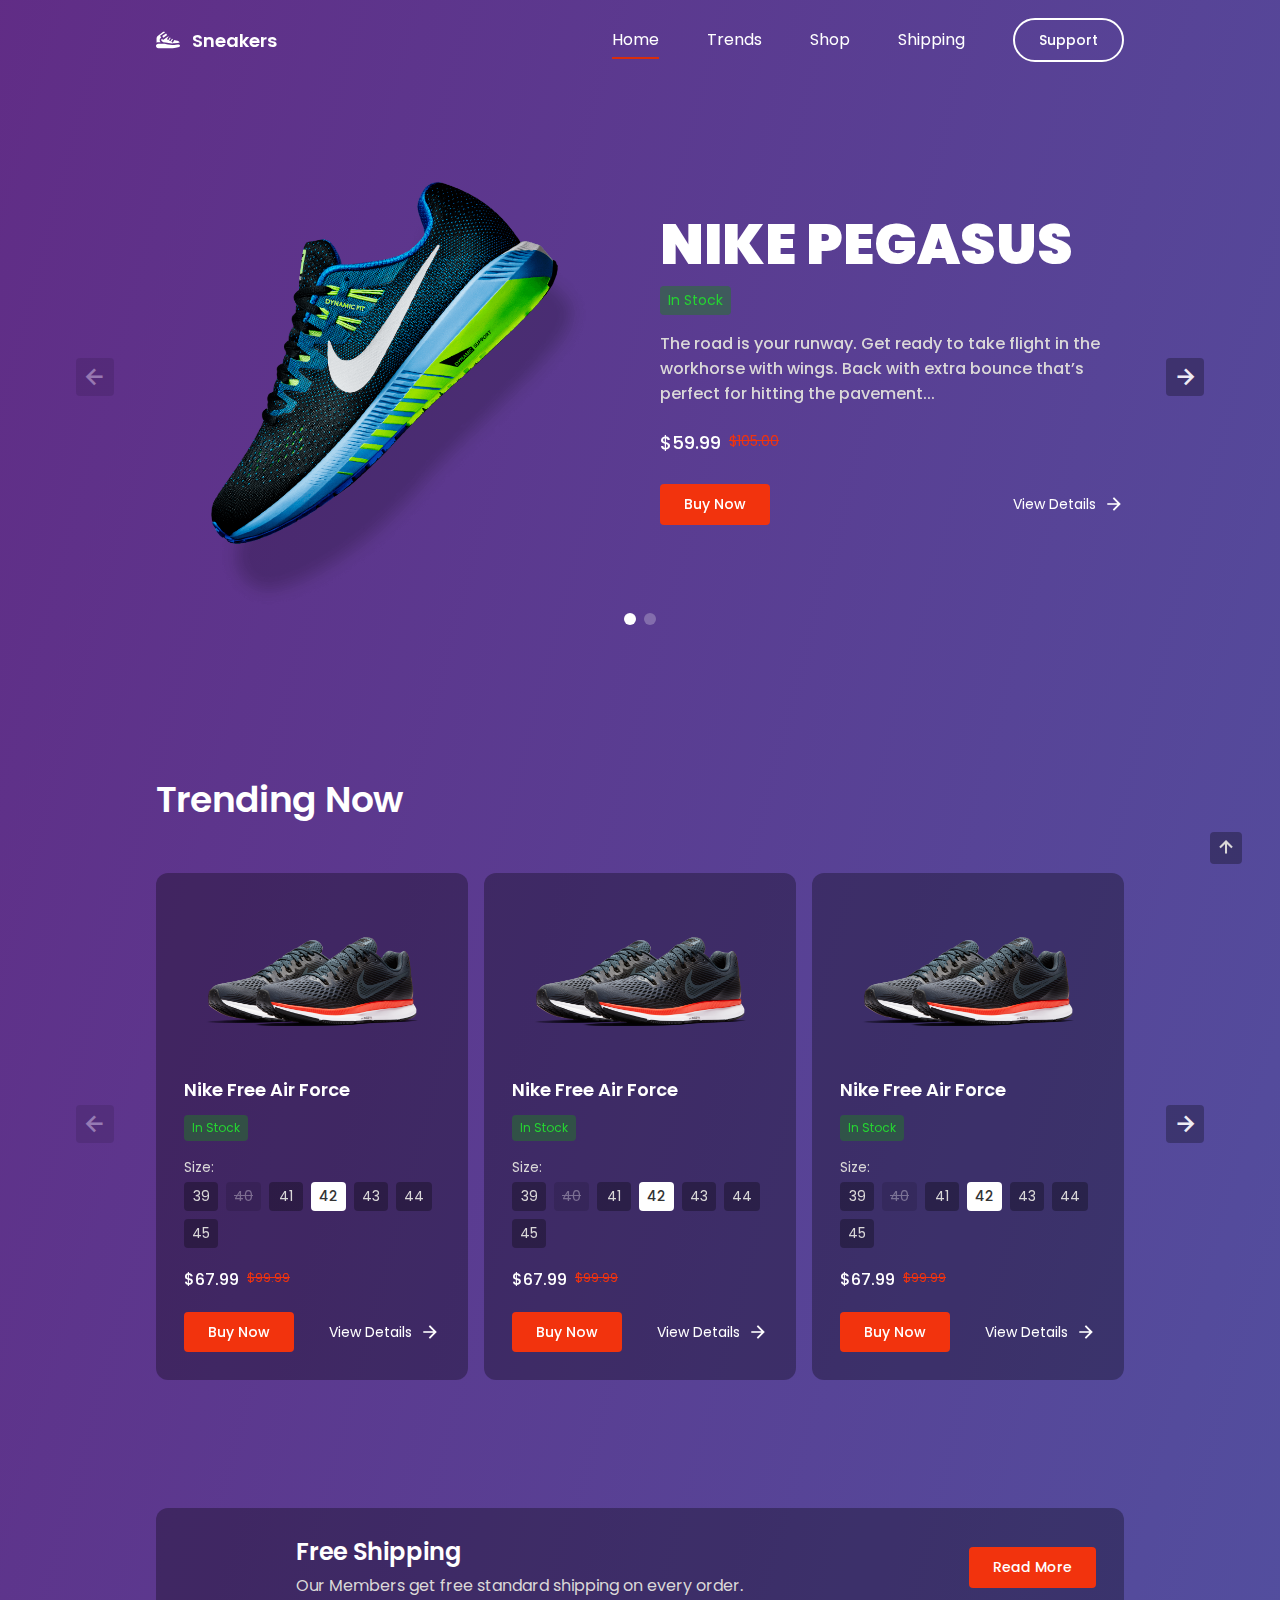
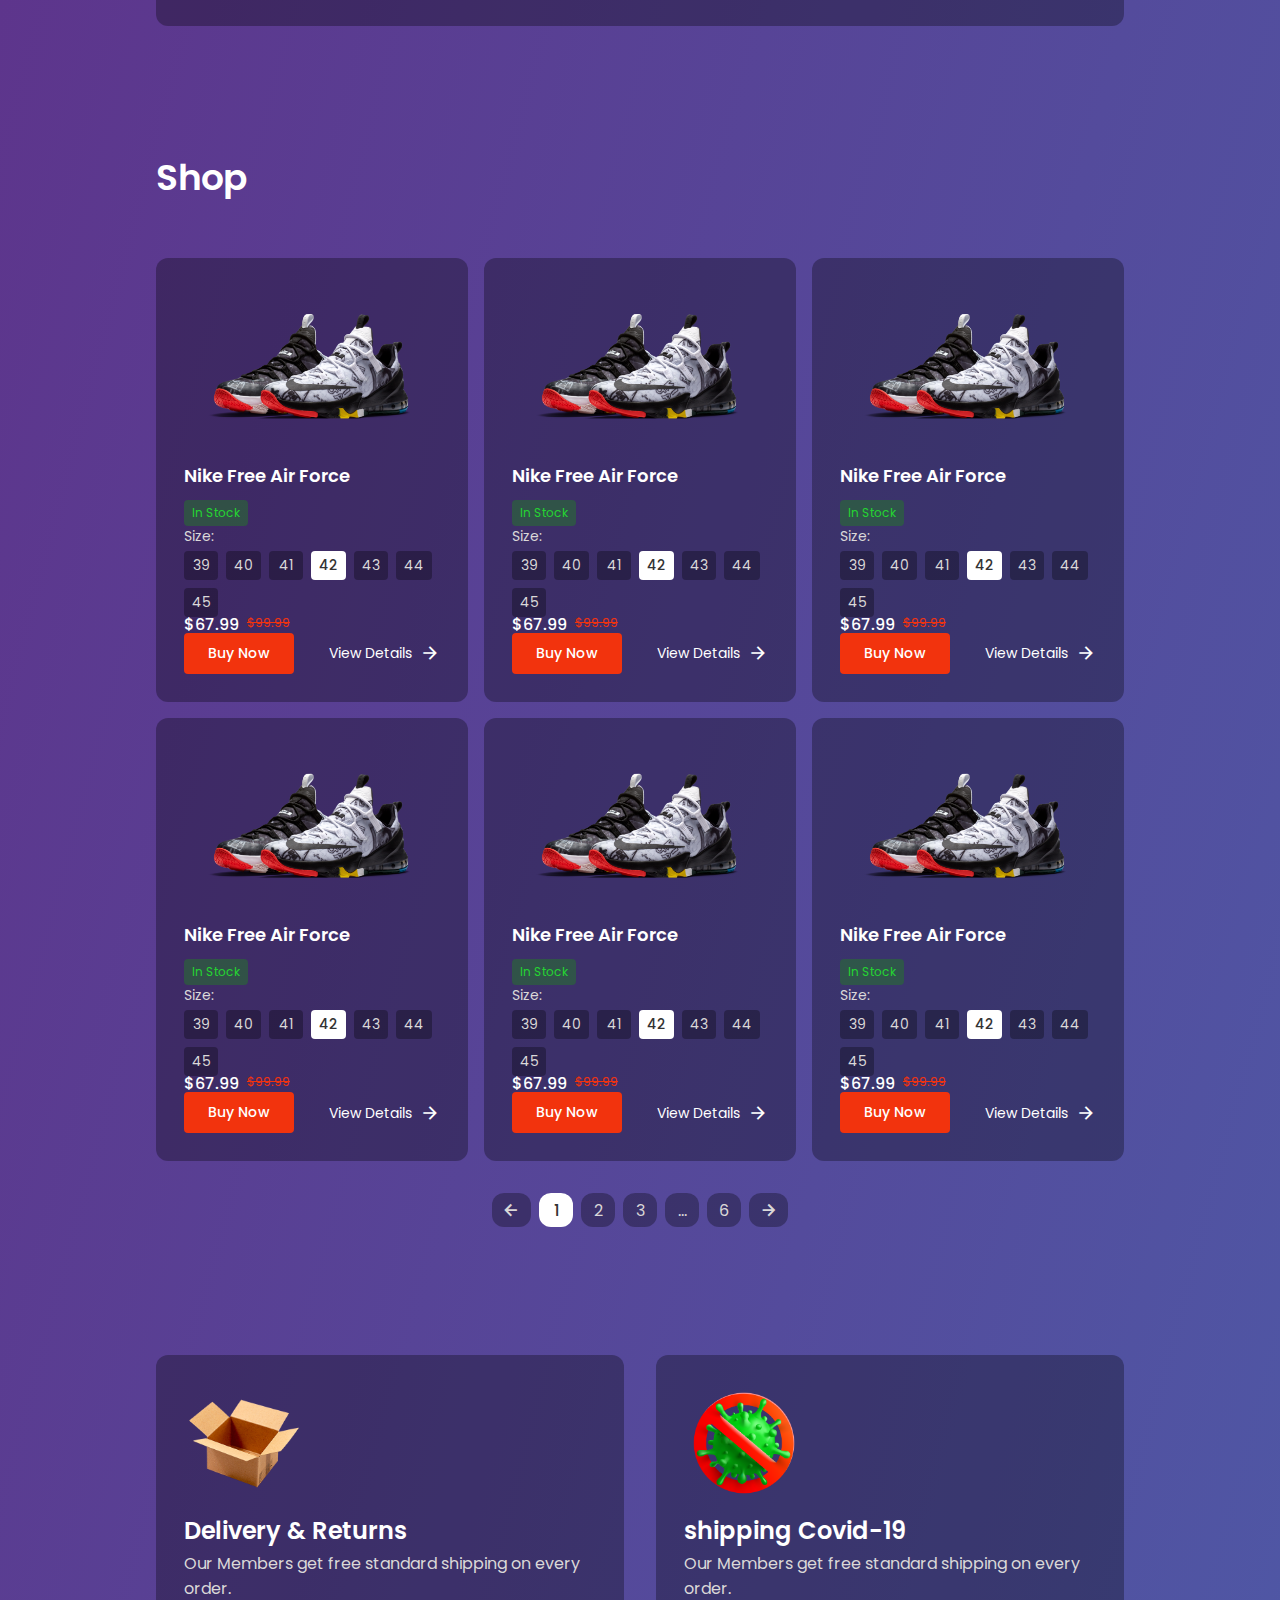
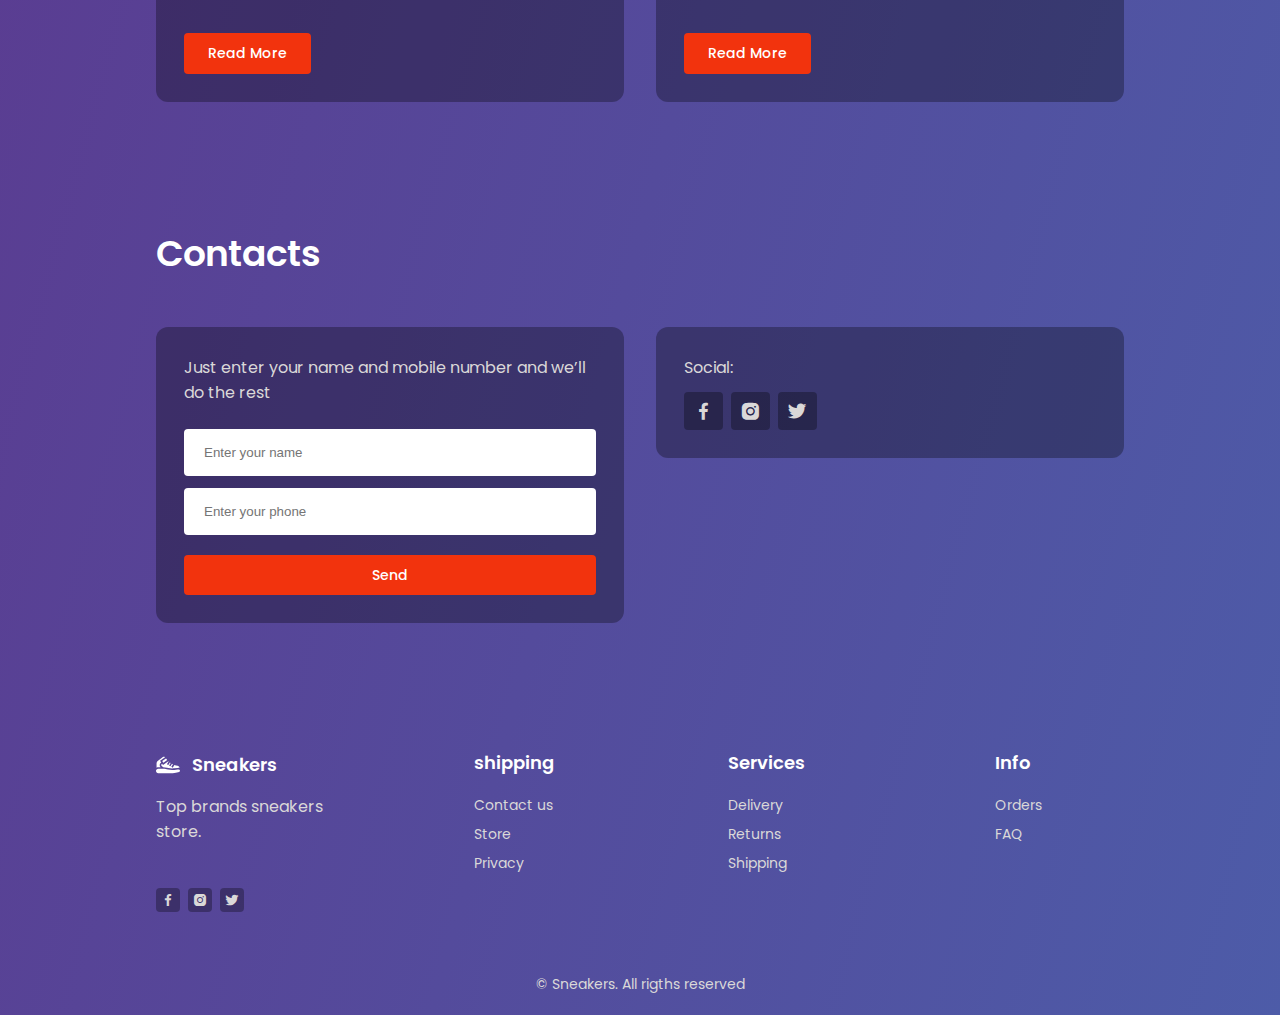
==== commit 04fa59ed: "Refactoring markup" ====
--- a/index.html
+++ b/index.html
@@ -4,37 +4,31 @@
     <meta charset="UTF-8" />
     <meta http-equiv="X-UA-Compatible" content="IE=edge" />
     <meta name="viewport" content="width=device-width, initial-scale=1.0" />
-
     <!-- Favicon -->
     <link rel="apple-touch-icon" href="img/apple-touch-icon.png" />
     <link rel="icon" href="img/favicon.ico" />
-
     <!-- Swiper -->
     <link rel="stylesheet" href="css/swiper-bundle.min.css" />
-
     <!-- Material Design Icons -->
     <link
       href="https://fonts.googleapis.com/css2?family=Material+Icons"
       rel="stylesheet"
     />
-
     <!-- Boxicons -->
     <link
       rel="stylesheet"
       href="https://cdn.jsdelivr.net/npm/boxicons@latest/css/boxicons.min.css"
     />
-
     <!-- CSS -->
-    <link rel="stylesheet" href="css/styles.css?v=1.2" />
-
-    <title>Site title</title>
+    <link rel="stylesheet" href="css/styles.css?v=1.3" />
+    <title>Sneakers — Top Brands Sneakers Store!</title>
   </head>
 
   <body>
     <!-- Header -->
     <header class="header">
       <nav class="nav container">
-        <a href="#" class="logo">
+        <a href="/#" class="logo">
           <img src="img/logo.svg" alt="" class="logo__img" />
           Sneakers
         </a>
@@ -68,9 +62,9 @@
                   </div>
 
                   <div class="home__info">
-                    <h1 class="home__title">NIKE PEGASUS</h1>
-
-                    <div class="home__stock">In Stock</div>
+                    <h1 class="home__title product__title">NIKE PEGASUS</h1>
+
+                    <div class="home__stock product__stock">In Stock</div>
 
                     <p class="home__p">
                       The road is your runway. Get ready to take flight in the
@@ -78,12 +72,12 @@
                       perfect for hitting the pavement...
                     </p>
 
-                    <div class="home__prices">
+                    <div class="home__prices product__prices">
                       <span class="home__price price">$59.99</span>
                       <span class="home__price_old price_old">$105.00</span>
                     </div>
 
-                    <div class="home__buttons">
+                    <div class="home__buttons product__buttons">
                       <a href="page.html" class="button">Buy Now</a>
                       <a href="product.html" class="button_link">
                         View Details
@@ -103,9 +97,9 @@
                   </div>
 
                   <div class="home__info">
-                    <h1 class="home__title">NIKE PEGASUS</h1>
-
-                    <div class="home__stock">In Stock</div>
+                    <h1 class="home__title product__title">NIKE PEGASUS</h1>
+
+                    <div class="home__stock product__stock">In Stock</div>
 
                     <p class="home__p">
                       The road is your runway. Get ready to take flight in the
@@ -113,14 +107,14 @@
                       perfect for hitting the pavement...
                     </p>
 
-                    <div class="home__prices">
+                    <div class="home__prices product__prices">
                       <span class="home__price price">$59.99</span>
                       <span class="home__price_old price_old">$105.00</span>
                     </div>
 
-                    <div class="home__buttons">
-                      <a href="#" class="button">Buy Now</a>
-                      <a href="#" class="button_link">
+                    <div class="home__buttons product__buttons">
+                      <a href="page.html" class="button">Buy Now</a>
+                      <a href="product.html" class="button_link">
                         View Details
                         <span class="material-icons home__icon"
                           >arrow_forward</span
@@ -130,41 +124,6 @@
                   </div>
                 </div>
               </section>
-
-              <section class="swiper-slide">
-                <div class="home__box">
-                  <div class="home__image">
-                    <img src="img/home1-img.png" alt="" class="home__img" />
-                  </div>
-
-                  <div class="home__info">
-                    <h1 class="home__title">NIKE PEGASUS</h1>
-
-                    <div class="home__stock">In Stock</div>
-
-                    <p class="home__p">
-                      The road is your runway. Get ready to take flight in the
-                      workhorse with wings. Back with extra bounce that’s
-                      perfect for hitting the pavement...
-                    </p>
-
-                    <div class="home__prices">
-                      <span class="home__price price">$59.99</span>
-                      <span class="home__price_old price_old">$105.00</span>
-                    </div>
-
-                    <div class="home__buttons">
-                      <a href="#" class="button">Buy Now</a>
-                      <a href="#" class="button_link">
-                        View Details
-                        <span class="material-icons home__icon"
-                          >arrow_forward</span
-                        >
-                      </a>
-                    </div>
-                  </div>
-                </div>
-              </section>
             </div>
 
             <div class="swiper-pagination swiper-pagination1"></div>
@@ -179,24 +138,24 @@
           </div>
         </section>
 
-        <section class="favorite section">
+        <section class="trending section">
           <div class="container">
             <h2 class="section__title">Trending Now</h2>
-            <div class="favorite__list">
-              <div class="favorite__swiper swiper">
+            <div class="trending__list">
+              <div class="trending__swiper swiper">
                 <div class="swiper-wrapper">
                   <div class="product__item bg_black swiper-slide">
                     <img
-                      class="favorite__item-img product__item-img"
+                      class="trending__item-img product__item-img"
                       src="img/items/item_1.png"
                       alt=""
                     />
-                    <h3 class="favorite__item-title product__title">
+                    <h3 class="trending__item-title product__title">
                       Nike Free Air Force
                     </h3>
                     <div class="product__stock">In Stock</div>
 
-                    <div class="product__options">
+                    <div class="trending__options product__options">
                       <div class="product__option">
                         <div class="product__option-title">Size:</div>
                         <div class="product__option-sizes">
@@ -223,12 +182,12 @@
                       </div>
                     </div>
 
-                    <div class="product__prices">
+                    <div class="trending__prices product__prices">
                       <div class="product__price">$67.99</div>
                       <div class="product__price_old">$99.99</div>
                     </div>
 
-                    <div class="product__buttons">
+                    <div class="trending__buttons product__buttons">
                       <button class="button">Buy Now</button>
                       <a href="#" class="button_link">
                         View Details
@@ -241,22 +200,27 @@
 
                   <div class="product__item bg_black swiper-slide">
                     <img
-                      src="img/items/item_5.png"
+                      class="trending__item-img product__item-img"
+                      src="img/items/item_1.png"
                       alt=""
-                      class="favorite__item-img product__item-img"
                     />
-                    <h3 class="favorite__item-title product__title">
+                    <h3 class="trending__item-title product__title">
                       Nike Free Air Force
                     </h3>
-
                     <div class="product__stock">In Stock</div>
 
-                    <div class="product__options">
+                    <div class="trending__options product__options">
                       <div class="product__option">
                         <div class="product__option-title">Size:</div>
                         <div class="product__option-sizes">
                           <div class="product__option-size">39</div>
-                          <div class="product__option-size">40</div>
+                          <div
+                            class="
+                              product__option-size product__option_unavailable
+                            "
+                          >
+                            40
+                          </div>
                           <div class="product__option-size">41</div>
                           <div
                             class="
@@ -272,12 +236,12 @@
                       </div>
                     </div>
 
-                    <div class="product__prices">
+                    <div class="trending__prices product__prices">
                       <div class="product__price">$67.99</div>
                       <div class="product__price_old">$99.99</div>
                     </div>
 
-                    <div class="product__buttons">
+                    <div class="trending__buttons product__buttons">
                       <button class="button">Buy Now</button>
                       <a href="#" class="button_link">
                         View Details
@@ -290,22 +254,27 @@
 
                   <div class="product__item bg_black swiper-slide">
                     <img
-                      src="img/items/item_25.png"
+                      class="trending__item-img product__item-img"
+                      src="img/items/item_1.png"
                       alt=""
-                      class="favorite__item-img product__item-img"
                     />
-                    <h3 class="favorite__item-title product__title">
+                    <h3 class="trending__item-title product__title">
                       Nike Free Air Force
                     </h3>
-
                     <div class="product__stock">In Stock</div>
 
-                    <div class="product__options">
+                    <div class="trending__options product__options">
                       <div class="product__option">
                         <div class="product__option-title">Size:</div>
                         <div class="product__option-sizes">
                           <div class="product__option-size">39</div>
-                          <div class="product__option-size">40</div>
+                          <div
+                            class="
+                              product__option-size product__option_unavailable
+                            "
+                          >
+                            40
+                          </div>
                           <div class="product__option-size">41</div>
                           <div
                             class="
@@ -321,12 +290,12 @@
                       </div>
                     </div>
 
-                    <div class="product__prices">
+                    <div class="trending__prices product__prices">
                       <div class="product__price">$67.99</div>
                       <div class="product__price_old">$99.99</div>
                     </div>
 
-                    <div class="product__buttons">
+                    <div class="trending__buttons product__buttons">
                       <button class="button">Buy Now</button>
                       <a href="#" class="button_link">
                         View Details
@@ -339,22 +308,27 @@
 
                   <div class="product__item bg_black swiper-slide">
                     <img
-                      src="img/items/item_25.png"
+                      class="trending__item-img product__item-img"
+                      src="img/items/item_1.png"
                       alt=""
-                      class="favorite__item-img product__item-img"
                     />
-                    <h3 class="favorite__item-title product__title">
+                    <h3 class="trending__item-title product__title">
                       Nike Free Air Force
                     </h3>
-
                     <div class="product__stock">In Stock</div>
 
-                    <div class="product__options">
+                    <div class="trending__options product__options">
                       <div class="product__option">
                         <div class="product__option-title">Size:</div>
                         <div class="product__option-sizes">
                           <div class="product__option-size">39</div>
-                          <div class="product__option-size">40</div>
+                          <div
+                            class="
+                              product__option-size product__option_unavailable
+                            "
+                          >
+                            40
+                          </div>
                           <div class="product__option-size">41</div>
                           <div
                             class="
@@ -370,12 +344,12 @@
                       </div>
                     </div>
 
-                    <div class="product__prices">
+                    <div class="trending__prices product__prices">
                       <div class="product__price">$67.99</div>
                       <div class="product__price_old">$99.99</div>
                     </div>
 
-                    <div class="product__buttons">
+                    <div class="trending__buttons product__buttons">
                       <button class="button">Buy Now</button>
                       <a href="#" class="button_link">
                         View Details
@@ -385,55 +359,6 @@
                       </a>
                     </div>
                   </div>
-
-                  <div class="product__item bg_black swiper-slide">
-                    <img
-                      src="img/items/item_25.png"
-                      alt=""
-                      class="favorite__item-img product__item-img"
-                    />
-                    <h3 class="favorite__item-title product__title">
-                      Nike Free Air Force
-                    </h3>
-
-                    <div class="product__stock">In Stock</div>
-
-                    <div class="product__options">
-                      <div class="product__option">
-                        <div class="product__option-title">Size:</div>
-                        <div class="product__option-sizes">
-                          <div class="product__option-size">39</div>
-                          <div class="product__option-size">40</div>
-                          <div class="product__option-size">41</div>
-                          <div
-                            class="
-                              product__option-size product__option_selected
-                            "
-                          >
-                            42
-                          </div>
-                          <div class="product__option-size">43</div>
-                          <div class="product__option-size">44</div>
-                          <div class="product__option-size">45</div>
-                        </div>
-                      </div>
-                    </div>
-
-                    <div class="product__prices">
-                      <div class="product__price">$67.99</div>
-                      <div class="product__price_old">$99.99</div>
-                    </div>
-
-                    <div class="product__buttons">
-                      <button class="button">Buy Now</button>
-                      <a href="#" class="button_link">
-                        View Details
-                        <span class="material-icons home__icon"
-                          >arrow_forward</span
-                        >
-                      </a>
-                    </div>
-                  </div>
                 </div>
               </div>
               <div class="swiper-pagination swiper-pagination2"></div>
@@ -449,22 +374,23 @@
           </div>
         </section>
 
-        <section class="about section">
-          <div class="about__container container bg_black">
-            <div class="about__info">
-              <div class="about__image">
-                <img src="img/shipping.png" alt="" class="about__img" />
-              </div>
-
-              <div class="about__group">
-                <h2 class="section__title about__title">Free Shipping</h2>
-                <p class="about__info-text">
+        <section class="shipping section">
+          <div class="shipping__container container bg_black">
+            <div class="shipping__info">
+              <div class="shipping__image">
+                <img src="img/shipping.png" alt="" class="shipping__img" />
+              </div>
+
+              <div class="shipping__group">
+                <h2 class="section__title shipping__title">Free Shipping</h2>
+                <!-- TODO: Global paragraph -->
+                <p class="shipping__info-text">
                   Our Members get free standard shipping on every order.
                 </p>
               </div>
             </div>
 
-            <a href="#" class="about__button button">Read More</a>
+            <a href="#" class="shipping__button button">Read More</a>
           </div>
         </section>
 
@@ -477,9 +403,9 @@
                 <img
                   src="img/items/item_25.png"
                   alt=""
-                  class="favorite__item-img product__img"
+                  class="trending__item-img product__img"
                 />
-                <h3 class="favorite__item-title product__title">
+                <h3 class="trending__item-title product__title">
                   Nike Free Air Force
                 </h3>
 
@@ -522,9 +448,9 @@
                 <img
                   src="img/items/item_25.png"
                   alt=""
-                  class="favorite__item-img product__img"
+                  class="trending__item-img product__img"
                 />
-                <h3 class="favorite__item-title product__title">
+                <h3 class="trending__item-title product__title">
                   Nike Free Air Force
                 </h3>
 
@@ -567,9 +493,9 @@
                 <img
                   src="img/items/item_25.png"
                   alt=""
-                  class="favorite__item-img product__img"
+                  class="trending__item-img product__img"
                 />
-                <h3 class="favorite__item-title product__title">
+                <h3 class="trending__item-title product__title">
                   Nike Free Air Force
                 </h3>
 
@@ -612,9 +538,9 @@
                 <img
                   src="img/items/item_25.png"
                   alt=""
-                  class="favorite__item-img product__img"
+                  class="trending__item-img product__img"
                 />
-                <h3 class="favorite__item-title product__title">
+                <h3 class="trending__item-title product__title">
                   Nike Free Air Force
                 </h3>
 
@@ -657,9 +583,9 @@
                 <img
                   src="img/items/item_25.png"
                   alt=""
-                  class="favorite__item-img product__img"
+                  class="trending__item-img product__img"
                 />
-                <h3 class="favorite__item-title product__title">
+                <h3 class="trending__item-title product__title">
                   Nike Free Air Force
                 </h3>
 
@@ -702,9 +628,9 @@
                 <img
                   src="img/items/item_25.png"
                   alt=""
-                  class="favorite__item-img product__img"
+                  class="trending__item-img product__img"
                 />
-                <h3 class="favorite__item-title product__title">
+                <h3 class="trending__item-title product__title">
                   Nike Free Air Force
                 </h3>
 
@@ -779,7 +705,7 @@
               <div class="info__image">
                 <img src="img/corona.png" alt="" class="info__img" />
               </div>
-              <h2 class="info__title">About Covid-19</h2>
+              <h2 class="info__title">shipping Covid-19</h2>
               <p class="info__p">
                 Our Members get free standard shipping on every order.
               </p>
@@ -874,7 +800,7 @@
         </div>
 
         <div class="footer__group">
-          <h4 class="footer__title">About</h4>
+          <h4 class="footer__title">shipping</h4>
 
           <ul class="footer__list">
             <li class="footer__item">
--- a/css/styles.css
+++ b/css/styles.css
@@ -1,16 +1,19 @@
 @import url("https://fonts.googleapis.com/css2?family=Poppins:wght@400;500;600;900&display=swap");
 :root {
-  --header-height: 8rem;
+  --header-height: 80px;
   --hue: 10;
-  --first-color: hsl(var(--hue) 90% 50%);
-  --first-color-alt: hsl(var(--hue) 90% 45%);
-  --title-color: hsl(var(--hue) 3% 100%);
+  --brand-color: hsl(var(--hue) 90% 50%);
+  --brand-color-alt: hsl(var(--hue) 90% 45%);
+  --primary-color: hsl(var(--hue) 3% 100%);
   --text-color: hsl(var(--hue) 3% 85%);
   --text-color-light: hsl(var(--hue) 3% 60%);
-  --hover-color: #f2f2a6;
-  --body-color: linear-gradient(105deg, hsl(275deg 50% 35%) 0%, hsl(212deg 50% 50%) 100%);
+  --hover-link-color: var(--hover-link-color);
+  --positive-background-color: rgba(35, 120, 40, 0.5);
+  --positive-text-color: #25d432;
+  --background-dark: rgba(0, 0, 0, 0.3);
+  --body-gradient: linear-gradient(105deg, hsl(275deg 50% 35%) 0%, hsl(212deg 50% 50%) 100%);
   --body-font: 'Poppins', sans-serif;
-  --biggest-font-size: 5.9rem;
+  --biggest-font-size: 5.6rem;
   --h1-font-size: 3.6rem;
   --h2-font-size: 2.4rem;
   --h3-font-size: 1.8rem;
@@ -25,30 +28,116 @@
   --line-normal: 1.2;
   --line-big: 1.35;
   --line-large: 1.45;
-  --space-1: .4rem;
-  --space-2: .8rem;
-  --space-3: 1.2rem;
-  --space-4: 1.6rem;
-  --space-5: 2rem;
-  --space-6: 2.4rem;
-  --space-7: 2.8rem;
-  --space-8: 3.2rem;
-  --space-9: 3.6rem;
-  --space-10: 4rem;
-  --space-11: 4.4rem;
-  --space-12: 4.8rem;
-  --space-13: 5.2rem;
-  --space-14: 5.6rem;
-  --space-15: 6.4rem;
-  --space-16: 6.8rem;
-  --space-17: 7.2rem;
-  --space-18: 7.6rem;
-  --space-19: 8rem;
-  --space-20: 8.4rem;
-  --space-21: 8.8rem;
-  --space-22: 9.2rem;
-  --space-23: 9.6rem;
-  --space-24: 10rem;
+  --border-radius-small: 4px;
+  --border-radius-medium: 8px;
+  --border-radius-large: 12px;
+  --space-1: 4px;
+  --space-2: 8px;
+  --space-3: 12px;
+  --space-4: 16px;
+  --space-5: 20px;
+  --space-6: 24px;
+  --space-7: 28px;
+  --space-8: 32px;
+  --space-9: 36px;
+  --space-10: 40px;
+  --space-11: 44px;
+  --space-12: 48px;
+  --space-13: 52px;
+  --space-14: 56px;
+  --space-15: 60px;
+  --space-16: 64px;
+  --space-17: 68px;
+  --space-18: 72px;
+  --space-19: 76px;
+  --space-20: 80px;
+  --space-21: 84px;
+  --space-22: 88px;
+  --space-23: 92px;
+  --space-24: 96px;
+  --space-25: 100px;
+}
+
+* {
+  -webkit-box-sizing: border-box;
+          box-sizing: border-box;
+  padding: 0;
+  margin: 0;
+}
+
+html {
+  scroll-behavior: smooth;
+  font-size: 10px;
+}
+
+body {
+  margin: 0;
+  min-height: 100vh;
+  height: 100%;
+  font-family: var(--body-font);
+  font-size: var(--normal-font-size);
+  color: var(--text-color);
+  position: relative;
+  display: -webkit-box;
+  display: -webkit-flex;
+  display: -ms-flexbox;
+  display: flex;
+  -webkit-box-orient: vertical;
+  -webkit-box-direction: normal;
+  -webkit-flex-direction: column;
+      -ms-flex-direction: column;
+          flex-direction: column;
+}
+
+body::before {
+  content: '';
+  position: absolute;
+  top: 0;
+  left: 0;
+  background: var(--body-gradient);
+  -webkit-animation: 20s infinite bganimation;
+          animation: 20s infinite bganimation;
+  -webkit-background-size: 210% 120%;
+          background-size: 210% 120%;
+  height: 100%;
+  width: 100%;
+  display: block;
+  z-index: -1;
+}
+
+img {
+  height: auto;
+  max-width: 100%;
+}
+
+a {
+  text-decoration: none;
+}
+
+ul {
+  list-style: none;
+}
+
+h1, h2, h3, h4 {
+  color: var(--primary-color);
+  font-weight: var(--font-semi-bold);
+  line-height: var(--line-big);
+}
+
+h3 {
+  font-size: var(--h3-font-size);
+}
+
+button, input {
+  border: none;
+  outline: none;
+}
+
+button {
+  cursor: pointer;
+  font-family: var(--body-font);
+  font-size: var(--normal-font-size);
+  line-height: var(--line-base);
 }
 
 @-webkit-keyframes bganimation {
@@ -84,88 +173,6 @@
   }
 }
 
-* {
-  -webkit-box-sizing: border-box;
-          box-sizing: border-box;
-  padding: 0;
-  margin: 0;
-}
-
-html {
-  scroll-behavior: smooth;
-  font-size: 10px;
-}
-
-body {
-  margin: 0;
-  min-height: 100vh;
-  height: 100%;
-  font-family: var(--body-font);
-  font-size: 16px;
-  color: var(--text-color);
-  position: relative;
-  display: -webkit-box;
-  display: -webkit-flex;
-  display: -ms-flexbox;
-  display: flex;
-  -webkit-box-orient: vertical;
-  -webkit-box-direction: normal;
-  -webkit-flex-direction: column;
-      -ms-flex-direction: column;
-          flex-direction: column;
-}
-
-body::before {
-  content: '';
-  position: absolute;
-  top: 0;
-  left: 0;
-  background: var(--body-color);
-  -webkit-animation: 20s infinite bganimation;
-          animation: 20s infinite bganimation;
-  -webkit-background-size: 210% 120%;
-          background-size: 210% 120%;
-  height: 100%;
-  width: 100%;
-  display: block;
-  z-index: -1;
-}
-
-img {
-  height: auto;
-  max-width: 100%;
-}
-
-a {
-  text-decoration: none;
-}
-
-ul {
-  list-style: none;
-}
-
-h1, h2, h3, h4 {
-  color: var(--title-color);
-  font-weight: var(--font-semi-bold);
-  line-height: var(--line-big);
-}
-
-h3 {
-  font-size: var(--h3-font-size);
-}
-
-button, input {
-  border: none;
-  outline: none;
-}
-
-button {
-  cursor: pointer;
-  font-family: var(--body-font);
-  font-size: var(--normal-font-size);
-  line-height: var(--line-base);
-}
-
 .section {
   padding: var(--space-24) 0 var(--space-8);
 }
@@ -196,9 +203,9 @@
 .button {
   padding: var(--space-3) var(--space-6);
   display: inline-block;
-  background-color: var(--first-color);
-  color: var(--title-color);
-  border-radius: .4rem;
+  background-color: var(--brand-color);
+  color: var(--primary-color);
+  border-radius: var(--border-radius-small);
   font-weight: var(--font-medium);
   line-height: var(--line-normal);
   -webkit-transition: .3s;
@@ -208,7 +215,7 @@
 }
 
 .button:hover {
-  background-color: var(--first-color-alt);
+  background-color: var(--brand-color-alt);
 }
 
 .button_link {
@@ -222,7 +229,7 @@
           align-items: center;
   -webkit-column-gap: var(--space-2);
           column-gap: var(--space-2);
-  color: var(--title-color);
+  color: var(--primary-color);
   font-size: var(--small-font-size);
   -webkit-transition: .3s;
   -o-transition: .3s;
@@ -230,29 +237,29 @@
 }
 
 .button_link:hover {
-  color: #f2f2a6;
+  color: var(--hover-link-color);
 }
 
 .price {
-  color: var(--title-color);
+  color: var(--primary-color);
   line-height: var(--line-base);
   font-weight: var(--font-medium);
 }
 
 .price_old {
   text-decoration: line-through;
-  color: var(--first-color);
+  color: var(--brand-color);
   line-height: var(--line-base);
   font-weight: var(--font-normal);
 }
 
 .bg_black {
-  background-color: rgba(0, 0, 0, 0.3);
+  background-color: var(--background-dark);
 }
 
 .product__item {
   padding: var(--space-7);
-  border-radius: 1.2rem;
+  border-radius: var(--border-radius-large);
   display: -webkit-box;
   display: -webkit-flex;
   display: -ms-flexbox;
@@ -287,21 +294,20 @@
 }
 
 .product__stock {
-  margin-bottom: var(--space-4);
   padding: var(--space-1) var(--space-2);
   font-size: var(--smaller-font-size);
-  background-color: rgba(35, 120, 40, 0.5);
-  color: #25d432;
+  background-color: var(--positive-background-color);
+  color: var(--positive-text-color);
   display: -webkit-inline-box;
   display: -webkit-inline-flex;
   display: -ms-inline-flexbox;
   display: inline-flex;
-  border-radius: .4rem;
+  border-radius: var(--border-radius-small);
 }
 
 .product__title {
   font-size: var(--h3-font-size);
-  color: var(--title-color);
+  color: var(--primary-color);
   text-align: left;
 }
 
@@ -310,8 +316,6 @@
 }
 
 .product__prices {
-  margin-top: var(--space-6);
-  margin-bottom: var(--space-6);
   display: -webkit-box;
   display: -webkit-flex;
   display: -ms-flexbox;
@@ -330,12 +334,12 @@
 .product__price {
   font-size: var(--normal-font-size);
   font-weight: var(--font-medium);
-  color: var(--title-color);
+  color: var(--primary-color);
 }
 
 .product__price_old {
   margin-left: var(--space-2);
-  color: var(--first-color);
+  color: var(--brand-color);
   font-size: var(--smaller-font-size);
   text-decoration: line-through;
 }
@@ -372,8 +376,8 @@
 
 .product__option-size {
   padding: var(--space-1) var(--space-2);
-  background-color: rgba(0, 0, 0, 0.3);
-  border-radius: .4rem;
+  background-color: var(--background-dark);
+  border-radius: var(--border-radius-small);
   font-size: var(--small-font-size);
   min-width: 34px;
   display: -webkit-box;
@@ -419,6 +423,7 @@
   -webkit-justify-content: space-between;
       -ms-flex-pack: justify;
           justify-content: space-between;
+  line-height: var(--line-base);
 }
 
 .pagination {
@@ -439,16 +444,16 @@
 }
 
 .pagination__arrow {
-  padding: 4px 8px;
-  border-radius: 4px;
+  padding: var(--space-1) var(--space-2);
+  border-radius: var(--border-radius-large);
 }
 
 .pagination__number {
   min-width: 34px;
   min-height: 34px;
-  border-radius: 4px;
-  padding: 4px 8px;
-  background-color: rgba(0, 0, 0, 0.3);
+  border-radius: var(--border-radius-large);
+  padding: var(--space-1) var(--space-2);
+  background-color: var(--background-dark);
   display: -webkit-box;
   display: -webkit-flex;
   display: -ms-flexbox;
@@ -469,7 +474,7 @@
 }
 
 .pagination__number:hover {
-  color: var(--hover-color);
+  color: var(--hover-link-color);
 }
 
 .pagination__number_selected {
@@ -498,7 +503,7 @@
 .swiper-pagination-bullet {
   height: 12px;
   width: 12px;
-  background-color: var(--title-color);
+  background-color: var(--primary-color);
   opacity: 0.25;
 }
 
@@ -510,10 +515,18 @@
   font-size: 3rem;
 }
 
+.swiper-button-prev {
+  left: -80px;
+}
+
+.swiper-button-next {
+  right: -80px;
+}
+
 .swiper-button-next, .swiper-button-prev {
-  padding: 4px;
-  background-color: rgba(0, 0, 0, 0.3);
-  border-radius: 4px;
+  padding: var(--space-1);
+  background-color: var(--background-dark);
+  border-radius: var(--border-radius-small);
   display: -webkit-box;
   display: -webkit-flex;
   display: -ms-flexbox;
@@ -528,27 +541,19 @@
           align-items: center;
   width: auto;
   height: auto;
-  color: rgba(255, 255, 255, 0.6);
+  color: var(--primary-color);
+  opacity: 0.9;
   -webkit-transition: .3s;
   -o-transition: .3s;
   transition: .3s;
 }
 
 .swiper-button-next:hover, .swiper-button-prev:hover {
-  color: white;
-  background-color: rgba(0, 0, 0, 0.4);
+  opacity: 1;
 }
 
 .swiper-button-next:after, .swiper-button-prev:after {
   content: '';
-}
-
-.swiper-button-prev {
-  left: -80px;
-}
-
-.swiper-button-next {
-  right: -80px;
 }
 
 .header {
@@ -604,7 +609,7 @@
 }
 
 .nav__link {
-  color: var(--title-color);
+  color: var(--primary-color);
   -webkit-transition: .3s;
   -o-transition: .3s;
   transition: .3s;
@@ -612,32 +617,32 @@
 }
 
 .nav__link:hover {
-  color: #f2f2a6;
+  color: var(--hover-link-color);
 }
 
 .nav__link_active::after {
   content: '';
   width: 100%;
   height: 2px;
-  background-color: var(--first-color-alt);
+  background-color: var(--brand-color-alt);
   position: absolute;
   bottom: -8px;
   left: 0;
 }
 
 .nav__link_active:hover {
-  color: var(--title-color);
+  color: var(--primary-color);
 }
 
 .nav__button {
   padding: var(--space-3) var(--space-6);
-  color: var(--title-color);
+  color: var(--primary-color);
   background-color: transparent;
   display: -webkit-inline-box;
   display: -webkit-inline-flex;
   display: -ms-inline-flexbox;
   display: inline-flex;
-  border: 2px solid var(--title-color);
+  border: 2px solid var(--primary-color);
   border-radius: 30px;
   -webkit-transition: .3s;
   -o-transition: .3s;
@@ -645,8 +650,8 @@
 }
 
 .nav__button:hover {
-  color: #f2f2a6;
-  border-color: #f2f2a6;
+  color: var(--hover-link-color);
+  border-color: var(--hover-link-color);
   background-color: transparent;
 }
 
@@ -662,12 +667,12 @@
   -webkit-column-gap: var(--space-2);
           column-gap: var(--space-2);
   font-weight: var(--font-semi-bold);
-  color: var(--title-color);
-  font-size: 1.8rem;
+  color: var(--primary-color);
+  font-size: var(--h3-font-size);
 }
 
 .logo__img {
-  margin-right: 2px;
+  margin-right: var(--space-1);
   width: 24px;
   display: block;
   -o-object-fit: cover;
@@ -675,7 +680,7 @@
 }
 
 .main {
-  padding-top: 80px;
+  padding-top: var(--header-height);
 }
 
 .home {
@@ -694,19 +699,6 @@
           align-items: center;
   -webkit-column-gap: var(--space-10);
           column-gap: var(--space-10);
-}
-
-.home__stock {
-  margin-top: var(--space-2);
-  background-color: rgba(35, 120, 40, 0.5);
-  color: #25d432;
-  padding: 4px 8px;
-  display: -webkit-inline-box;
-  display: -webkit-inline-flex;
-  display: -ms-inline-flexbox;
-  display: inline-flex;
-  border-radius: 4px;
-  font-size: var(--small-font-size);
 }
 
 .home__image {
@@ -723,93 +715,6 @@
   width: 100%;
 }
 
-.home__more {
-  -webkit-transform: translateY(-5rem);
-      -ms-transform: translateY(-5rem);
-          transform: translateY(-5rem);
-  display: -webkit-box;
-  display: -webkit-flex;
-  display: -ms-flexbox;
-  display: flex;
-  -webkit-box-align: center;
-  -webkit-align-items: center;
-      -ms-flex-align: center;
-          align-items: center;
-  -webkit-column-gap: var(--space-2);
-          column-gap: var(--space-2);
-  line-height: var(--line-base);
-  -webkit-box-pack: center;
-  -webkit-justify-content: center;
-      -ms-flex-pack: center;
-          justify-content: center;
-}
-
-.home__more-content {
-  font-size: var(--small-font-size);
-  text-align: left;
-}
-
-.home__more-title {
-  margin-bottom: var(--space-1);
-  font-weight: var(--font-semi-bold);
-}
-
-.home__more-figure {
-  height: 6rem;
-  width: 2px;
-  background-color: #fff;
-  position: relative;
-}
-
-.home__more-figure::before {
-  content: '';
-  position: absolute;
-  top: -3px;
-  left: -3px;
-  height: 8px;
-  width: 8px;
-  background-color: #fff;
-  border-radius: 50%;
-}
-
-.home__more-linear {
-  height: 1.2rem;
-  width: 5px;
-  opacity: 0.4;
-  background-color: var(--text-color);
-  position: relative;
-}
-
-.home__more-linear::before {
-  content: '';
-  position: absolute;
-  top: -5px;
-  left: 0;
-  height: 1.2rem;
-  width: 5px;
-  background-color: var(--text-color);
-  -webkit-transform: translateY(-50%);
-      -ms-transform: translateY(-50%);
-          transform: translateY(-50%);
-  border-top-right-radius: 3px;
-  border-top-left-radius: 3px;
-}
-
-.home__more-linear::after {
-  content: '';
-  position: absolute;
-  top: 5px;
-  left: 0;
-  height: 1.2rem;
-  width: 5px;
-  background-color: var(--text-color);
-  -webkit-transform: translateY(50%);
-      -ms-transform: translateY(50%);
-          transform: translateY(50%);
-  border-bottom-right-radius: 3px;
-  border-bottom-left-radius: 3px;
-}
-
 .home__info {
   -webkit-box-flex: 1;
   -webkit-flex: 1 0;
@@ -828,23 +733,19 @@
   line-height: var(--line-normal);
 }
 
+.home__stock {
+  margin-top: var(--space-2);
+  margin-bottom: 0;
+  font-size: var(--small-font-size);
+}
+
 .home__p {
   margin-top: var(--space-4);
-  color: var(--text-color);
-  font-size: var(--normal-font-size);
   font-weight: var(--font-medium);
 }
 
 .home__prices {
   margin-top: var(--space-7);
-  display: -webkit-box;
-  display: -webkit-flex;
-  display: -ms-flexbox;
-  display: flex;
-  -webkit-box-align: start;
-  -webkit-align-items: flex-start;
-      -ms-flex-align: start;
-          align-items: flex-start;
 }
 
 .home__price {
@@ -858,58 +759,56 @@
 
 .home__buttons {
   margin-top: var(--space-8);
-  display: -webkit-box;
-  display: -webkit-flex;
-  display: -ms-flexbox;
-  display: flex;
-  -webkit-box-align: center;
-  -webkit-align-items: center;
-      -ms-flex-align: center;
-          align-items: center;
+}
+
+.home__icon {
+  font-size: 2rem;
+}
+
+.trending__list {
+  position: relative;
+}
+
+.trending__item-img {
+  margin-bottom: var(--space-4);
+}
+
+.trending__item-title {
+  margin-bottom: var(--space-3);
+}
+
+.trending__options {
+  margin-top: var(--space-4);
+}
+
+.trending__prices {
+  margin-top: var(--space-6);
+}
+
+.trending__buttons {
+  margin-top: var(--space-6);
+}
+
+.shipping__container {
+  padding: var(--space-7);
+  display: -webkit-box;
+  display: -webkit-flex;
+  display: -ms-flexbox;
+  display: flex;
   -webkit-box-pack: justify;
   -webkit-justify-content: space-between;
       -ms-flex-pack: justify;
           justify-content: space-between;
-  line-height: var(--line-base);
-  font-size: var(--normal-font-size);
-}
-
-.home__icon {
-  font-size: 20px;
-}
-
-.favorite__list {
-  position: relative;
-}
-
-.favorite__item-img {
-  margin-bottom: var(--space-3);
-}
-
-.favorite__item-title {
-  margin-bottom: var(--space-3);
-}
-
-.about__container {
-  padding: var(--space-7);
-  display: -webkit-box;
-  display: -webkit-flex;
-  display: -ms-flexbox;
-  display: flex;
-  -webkit-box-pack: justify;
-  -webkit-justify-content: space-between;
-      -ms-flex-pack: justify;
-          justify-content: space-between;
-  border-radius: 12px;
-}
-
-.about__title {
+  border-radius: var(--border-radius-large);
+}
+
+.shipping__title {
+  padding-bottom: var(--space-1);
+  font-size: var(--h2-font-size);
   text-align: left;
-  padding-bottom: var(--space-1);
-  font-size: 2.4rem;
-}
-
-.about__group {
+}
+
+.shipping__group {
   display: -webkit-box;
   display: -webkit-flex;
   display: -ms-flexbox;
@@ -921,19 +820,19 @@
           flex-direction: column;
 }
 
-.about__info {
-  display: -webkit-box;
-  display: -webkit-flex;
-  display: -ms-flexbox;
-  display: flex;
-  -webkit-box-align: center;
-  -webkit-align-items: center;
-      -ms-flex-align: center;
-          align-items: center;
-}
-
-.about__image {
-  margin-right: var(--space-4);
+.shipping__info {
+  display: -webkit-box;
+  display: -webkit-flex;
+  display: -ms-flexbox;
+  display: flex;
+  -webkit-box-align: center;
+  -webkit-align-items: center;
+      -ms-flex-align: center;
+          align-items: center;
+}
+
+.shipping__image {
+  margin-right: var(--space-3);
   width: 100px;
   display: -webkit-box;
   display: -webkit-flex;
@@ -941,12 +840,12 @@
   display: flex;
 }
 
-.about__img {
+.shipping__img {
   -o-object-fit: cover;
      object-fit: cover;
 }
 
-.about__button {
+.shipping__button {
   justify-self: flex-end;
   -webkit-align-self: center;
       -ms-flex-item-align: center;
@@ -963,12 +862,6 @@
           justify-content: center;
 }
 
-.shop__item {
-  padding: var(--space-6) var(--space-3);
-  border-radius: 2rem;
-  background-color: rgba(0, 0, 0, 0.3);
-}
-
 .shop__img {
   margin-bottom: var(--space-2);
   -o-object-fit: cover;
@@ -982,7 +875,7 @@
 
 .shop__price {
   margin-top: var(--space-4);
-  color: var(--title-color);
+  color: var(--primary-color);
   font-weight: var(--font-medium);
   font-size: var(--normal-font-size);
 }
@@ -1001,8 +894,8 @@
 
 .info__wrap {
   padding: var(--space-7);
-  background-color: rgba(0, 0, 0, 0.3);
-  border-radius: 12px;
+  background-color: var(--background-dark);
+  border-radius: var(--border-radius-large);
 }
 
 .info__title {
@@ -1031,75 +924,6 @@
 .info__img {
   -o-object-fit: contain;
      object-fit: contain;
-}
-
-.new__list {
-  display: -ms-grid;
-  display: grid;
-  -ms-grid-columns: (1fr)[3];
-      grid-template-columns: repeat(3, 1fr);
-  gap: var(--space-4);
-  text-align: center;
-}
-
-.new__item {
-  padding: var(--space-7) 0;
-  background-color: rgba(0, 0, 0, 0.3);
-  border-radius: 1.6rem;
-  position: relative;
-}
-
-.new__item-img {
-  margin-bottom: var(--space-4);
-  width: 150px;
-  height: 150px;
-  -o-object-fit: cover;
-     object-fit: cover;
-}
-
-.new__option {
-  padding: var(--space-2) var(--space-3);
-  position: absolute;
-  top: 2.4rem;
-  left: 2.4rem;
-  background-color: var(--first-color);
-  line-height: var(--line-base);
-  border-radius: .5rem;
-  font-size: var(--small-font-size);
-}
-
-.new__description {
-  font-size: var(--small-font-size);
-}
-
-.new__prices {
-  margin-top: var(--space-4);
-  margin-bottom: var(--space-6);
-  display: -webkit-box;
-  display: -webkit-flex;
-  display: -ms-flexbox;
-  display: flex;
-  -webkit-box-align: start;
-  -webkit-align-items: flex-start;
-      -ms-flex-align: start;
-          align-items: flex-start;
-  -webkit-box-pack: center;
-  -webkit-justify-content: center;
-      -ms-flex-pack: center;
-          justify-content: center;
-  line-height: var(--line-base);
-}
-
-.new__price-new {
-  font-weight: var(--font-medium);
-  color: var(--title-color);
-}
-
-.new__price-old {
-  margin-left: var(--space-2);
-  color: var(--first-color);
-  font-size: var(--smaller-font-size);
-  text-decoration: line-through;
 }
 
 .action__container {
@@ -1132,8 +956,8 @@
 
 .action__socials {
   padding: var(--space-7);
-  background-color: rgba(0, 0, 0, 0.3);
-  border-radius: 12px;
+  background-color: var(--background-dark);
+  border-radius: var(--border-radius-large);
   -webkit-align-self: flex-start;
       -ms-flex-item-align: start;
           align-self: flex-start;
@@ -1157,9 +981,9 @@
 
 .action__link {
   padding: var(--space-2) var(--space-2);
-  background-color: rgba(0, 0, 0, 0.3);
-  border-radius: .4rem;
-  color: var(--title-color);
+  background-color: var(--background-dark);
+  border-radius: var(--border-radius-small);
+  color: var(--primary-color);
   display: -webkit-inline-box;
   display: -webkit-inline-flex;
   display: -ms-inline-flexbox;
@@ -1179,7 +1003,7 @@
 }
 
 .action__link:hover {
-  color: var(--title-color);
+  color: var(--primary-color);
 }
 
 .action__subtitle {
@@ -1202,15 +1026,15 @@
   -webkit-align-items: center;
       -ms-flex-align: center;
           align-items: center;
-  border-radius: 1rem;
-  background-color: rgba(0, 0, 0, 0.3);
+  border-radius: var(--border-radius-large);
+  background-color: var(--background-dark);
 }
 
 .action__input {
   padding: var(--space-4) var(--space-5);
   margin-top: var(--space-3);
   width: 100%;
-  border-radius: .4rem;
+  border-radius: var(--border-radius-small);
 }
 
 .action__input:first-child {
@@ -1238,7 +1062,7 @@
 
 .footer__title {
   margin-bottom: var(--space-4);
-  color: var(--title-color);
+  color: var(--primary-color);
   font-size: var(--h3-font-size);
 }
 
@@ -1253,9 +1077,9 @@
 .footer__social {
   margin-right: var(--space-1);
   padding: var(--space-1);
-  background-color: rgba(0, 0, 0, 0.3);
-  border-radius: .4rem;
-  color: var(--title-color);
+  background-color: var(--background-dark);
+  border-radius: var(--border-radius-small);
+  color: var(--primary-color);
   display: -webkit-inline-box;
   display: -webkit-inline-flex;
   display: -ms-inline-flexbox;
@@ -1275,7 +1099,7 @@
 }
 
 .footer__social:hover {
-  color: var(--title-color);
+  color: var(--primary-color);
 }
 
 .footer__item {
@@ -1295,7 +1119,7 @@
 }
 
 .footer__link:hover {
-  color: var(--title-color);
+  color: var(--primary-color);
 }
 
 .footer__copyright {
@@ -1307,10 +1131,10 @@
 .scrollup {
   padding: var(--space-1);
   position: fixed;
-  bottom: 3rem;
-  right: 3rem;
-  background-color: rgba(0, 0, 0, 0.3);
-  border-radius: .4rem;
+  bottom: 4%;
+  right: 3%;
+  background-color: var(--background-dark);
+  border-radius: var(--border-radius-small);
   display: -webkit-inline-box;
   display: -webkit-inline-flex;
   display: -ms-inline-flexbox;
@@ -1323,12 +1147,24 @@
 }
 
 .scrollup:hover {
-  color: var(--title-color);
+  color: var(--primary-color);
 }
 
 .scrollup__icon {
   font-size: 2.4rem;
   font-weight: var(--font-medium);
+  display: -webkit-box;
+  display: -webkit-flex;
+  display: -ms-flexbox;
+  display: flex;
+  -webkit-box-pack: center;
+  -webkit-justify-content: center;
+      -ms-flex-pack: center;
+          justify-content: center;
+  -webkit-box-align: center;
+  -webkit-align-items: center;
+      -ms-flex-align: center;
+          align-items: center;
 }
 
 .page__head {
@@ -1347,8 +1183,8 @@
 .page__block {
   height: 40px;
   width: 40px;
-  border-radius: 12px;
-  background-color: rgba(0, 0, 0, 0.3);
+  border-radius: var(--border-radius-large);
+  background-color: var(--background-dark);
   display: -webkit-box;
   display: -webkit-flex;
   display: -ms-flexbox;
@@ -1369,19 +1205,19 @@
 }
 
 .page__block:hover {
-  color: var(--title-color);
+  color: var(--primary-color);
 }
 
 .page__body {
   padding: var(--space-8);
-  border-radius: 12px;
-  background-color: rgba(0, 0, 0, 0.3);
+  border-radius: var(--border-radius-large);
+  background-color: var(--background-dark);
 }
 
 .page__title {
   text-align: center;
   width: 100%;
-  margin-left: -20px;
+  margin-left: var(--space-5);
   font-size: var(--h1-font-size);
   line-height: var(--line-base);
 }
@@ -1414,12 +1250,64 @@
 }
 
 .page__link {
-  color: var(--first-color);
+  color: var(--brand-color);
   -webkit-transition: .3s;
   -o-transition: .3s;
   transition: .3s;
 }
 
 .page__link:hover {
-  color: var(--first-color-alt);
-}
+  color: var(--brand-color-alt);
+}
+
+.page__content {
+  display: -ms-grid;
+  display: grid;
+  -ms-grid-columns: 1.5fr 1fr;
+      grid-template-columns: 1.5fr 1fr;
+  gap: var(--space-12);
+}
+
+.page__gallery-list {
+  margin-top: var(--space-5);
+  display: -webkit-box;
+  display: -webkit-flex;
+  display: -ms-flexbox;
+  display: flex;
+  gap: var(--space-4);
+  -webkit-box-orient: horizontal;
+  -webkit-box-direction: normal;
+  -webkit-flex-flow: row wrap;
+      -ms-flex-flow: row wrap;
+          flex-flow: row wrap;
+}
+
+.page__gallery-item {
+  height: 72px;
+  width: 72px;
+  background-color: #fff;
+  border-radius: var(--border-radius-large);
+}
+
+.page__img {
+  background-color: white;
+  border-radius: var(--border-radius-large);
+  display: -webkit-box;
+  display: -webkit-flex;
+  display: -ms-flexbox;
+  display: flex;
+  -webkit-box-align: center;
+  -webkit-align-items: center;
+      -ms-flex-align: center;
+          align-items: center;
+  -webkit-box-pack: center;
+  -webkit-justify-content: center;
+      -ms-flex-pack: center;
+          justify-content: center;
+}
+
+.page__details {
+  margin-top: var(--space-8);
+  padding-top: var(--space-6);
+  border-top: 1px solid rgba(255, 255, 255, 0.1);
+}
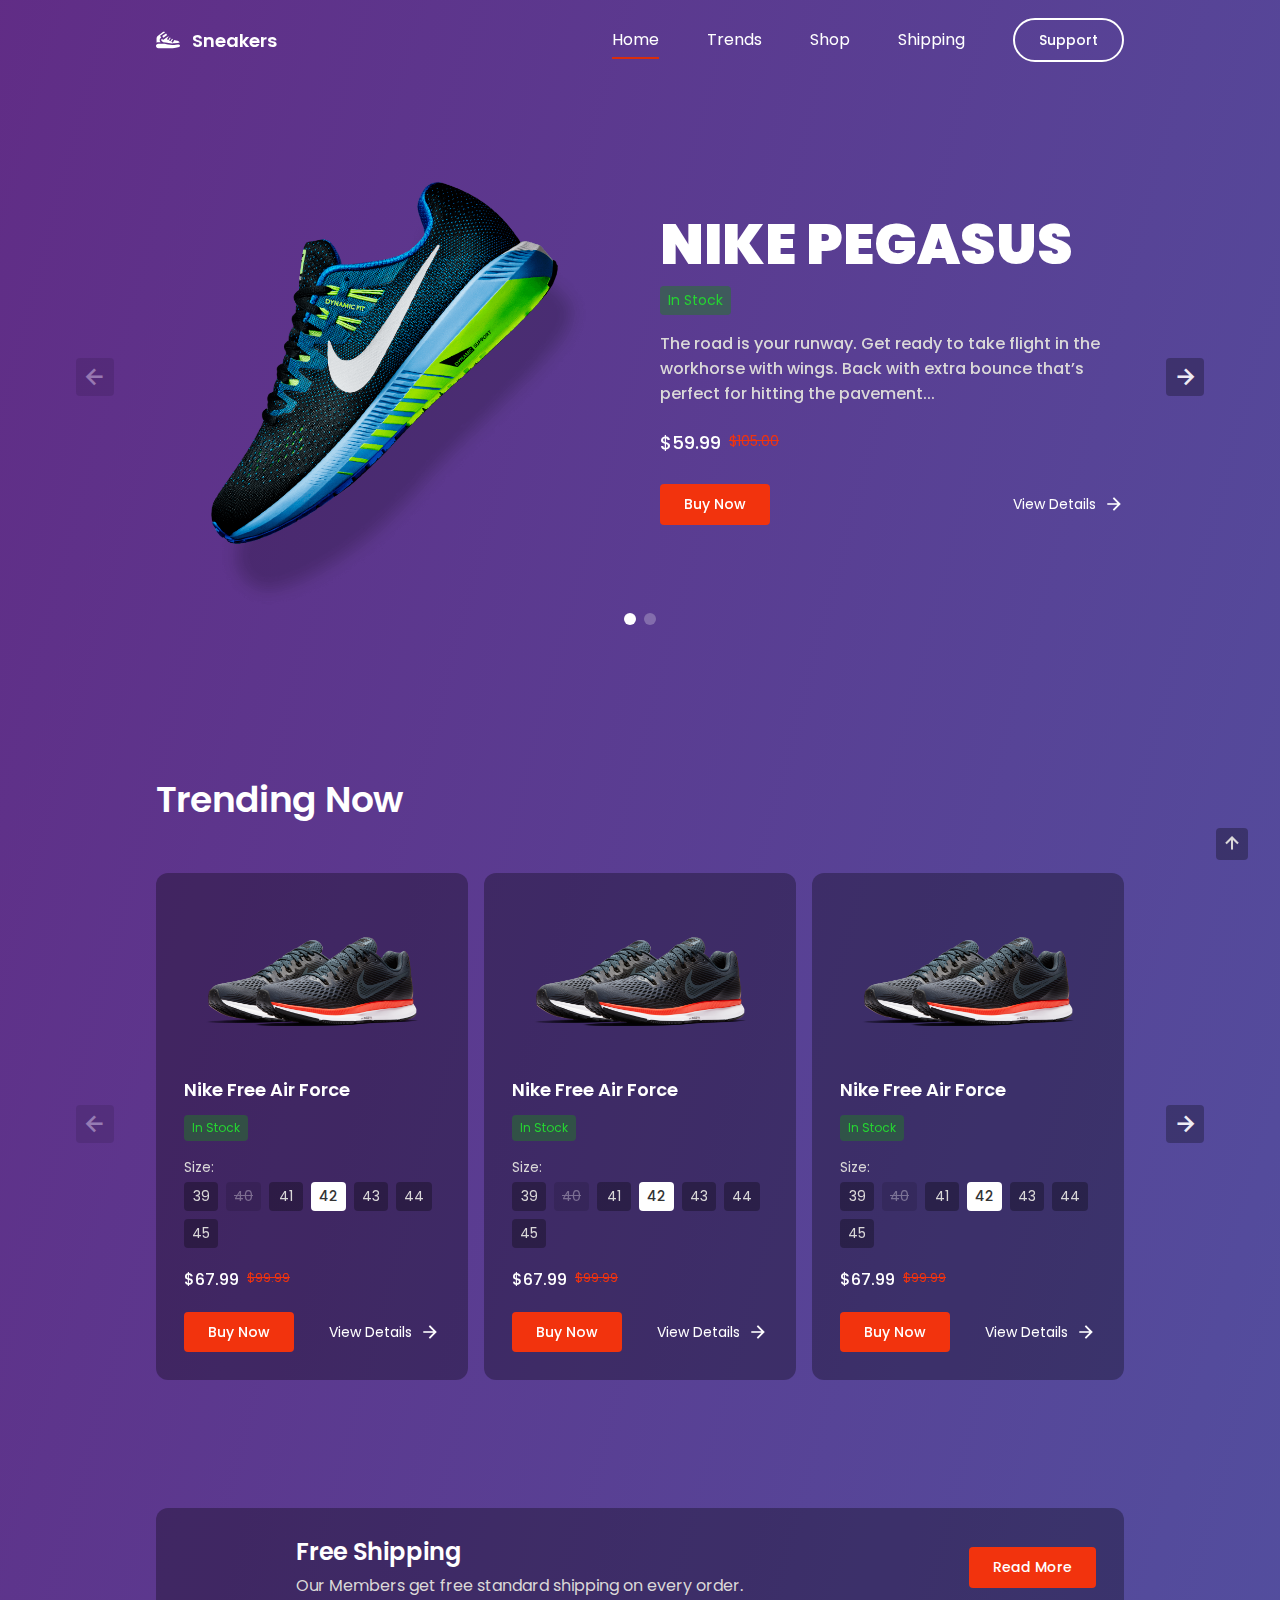
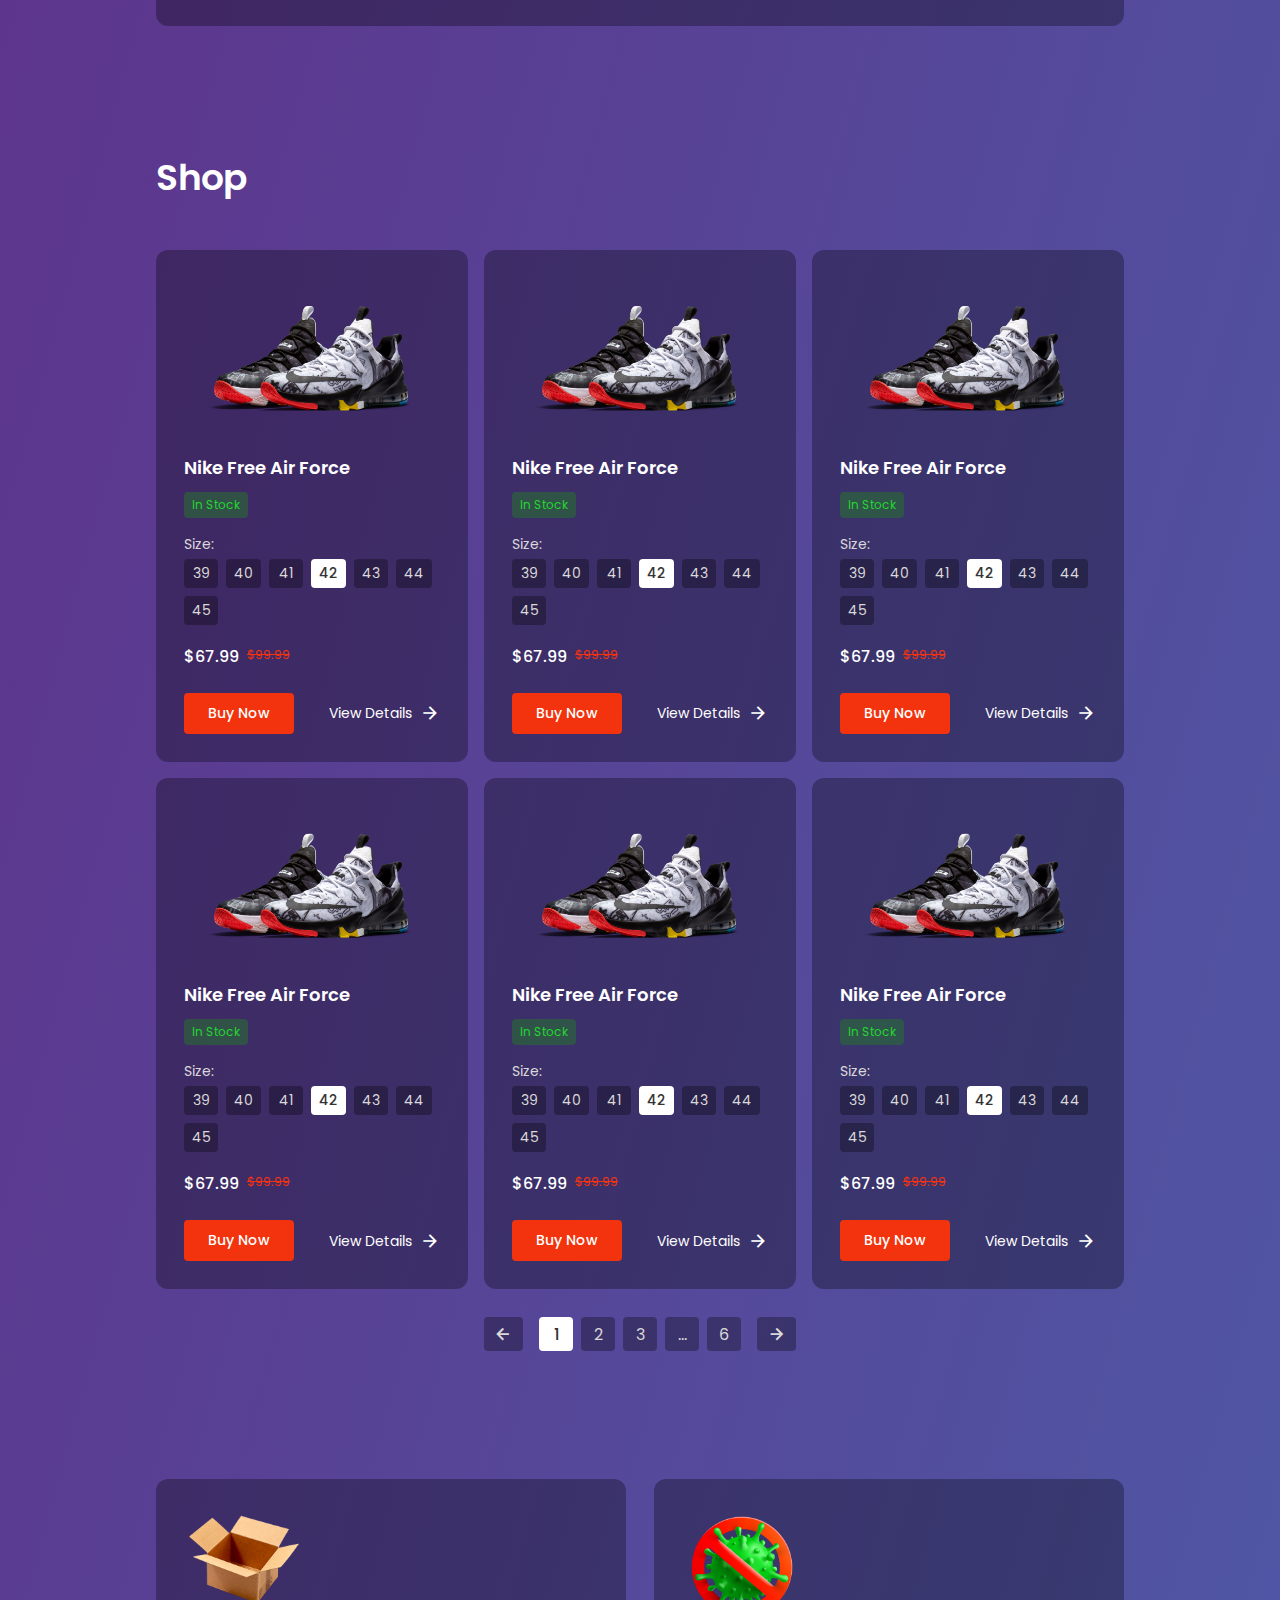
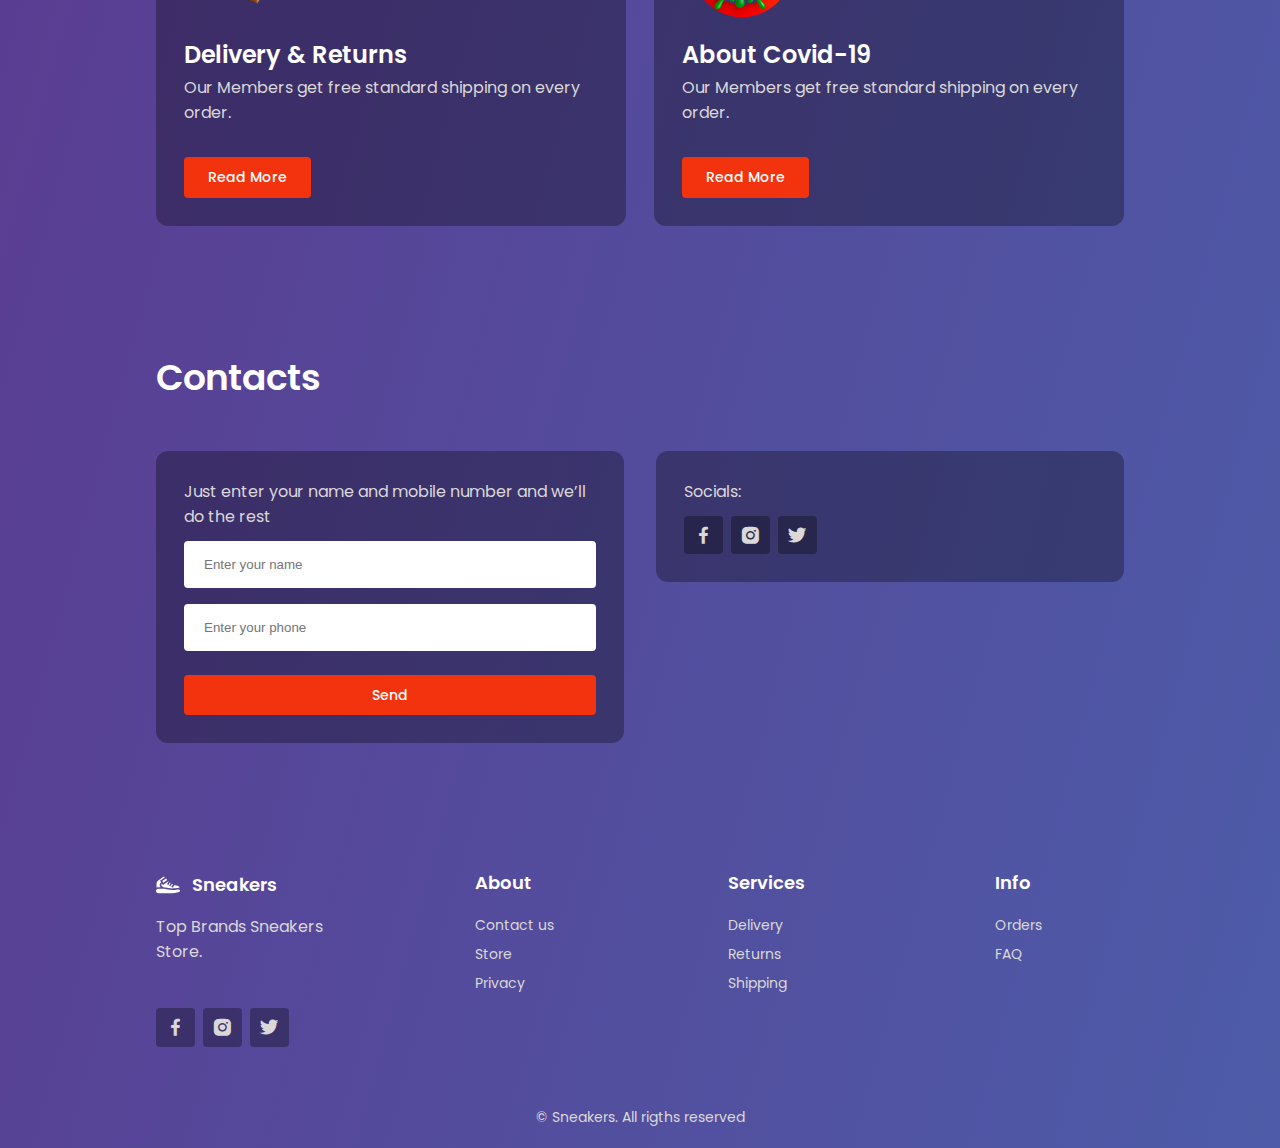
==== commit f6a3e66a: "Refactoring Part 2" ====
--- a/index.html
+++ b/index.html
@@ -52,6 +52,7 @@
     <!-- Main -->
     <main class="main">
       <div class="container">
+        <!-- Home -->
         <section class="home section">
           <div class="swiper home__swiper">
             <div class="swiper-wrapper">
@@ -138,6 +139,7 @@
           </div>
         </section>
 
+        <!-- Trending -->
         <section class="trending section">
           <div class="container">
             <h2 class="section__title">Trending Now</h2>
@@ -374,6 +376,7 @@
           </div>
         </section>
 
+        <!-- Shipping -->
         <section class="shipping section">
           <div class="shipping__container container bg_black">
             <div class="shipping__info">
@@ -382,7 +385,7 @@
               </div>
 
               <div class="shipping__group">
-                <h2 class="section__title shipping__title">Free Shipping</h2>
+                <h2 class="shipping__title section__title">Free Shipping</h2>
                 <!-- TODO: Global paragraph -->
                 <p class="shipping__info-text">
                   Our Members get free standard shipping on every order.
@@ -394,6 +397,7 @@
           </div>
         </section>
 
+        <!-- Shop -->
         <section class="shop section">
           <div class="container">
             <h2 class="section__title">Shop</h2>
@@ -403,15 +407,15 @@
                 <img
                   src="img/items/item_25.png"
                   alt=""
-                  class="trending__item-img product__img"
+                  class="shop__item-img product__img"
                 />
-                <h3 class="trending__item-title product__title">
+                <h3 class="shop__item-title product__title">
                   Nike Free Air Force
                 </h3>
 
                 <div class="product__stock">In Stock</div>
 
-                <div class="product__options">
+                <div class="shop__options product__options">
                   <div class="product__option">
                     <div class="product__option-title">Size:</div>
                     <div class="product__option-sizes">
@@ -430,12 +434,12 @@
                   </div>
                 </div>
 
-                <div class="product__prices">
+                <div class="shop__prices product__prices">
                   <div class="product__price">$67.99</div>
                   <div class="product__price_old">$99.99</div>
                 </div>
 
-                <div class="product__buttons">
+                <div class="shop__buttons product__buttons">
                   <button class="button">Buy Now</button>
                   <a href="#" class="button_link">
                     View Details
@@ -448,15 +452,15 @@
                 <img
                   src="img/items/item_25.png"
                   alt=""
-                  class="trending__item-img product__img"
+                  class="shop__item-img product__img"
                 />
-                <h3 class="trending__item-title product__title">
+                <h3 class="shop__item-title product__title">
                   Nike Free Air Force
                 </h3>
 
                 <div class="product__stock">In Stock</div>
 
-                <div class="product__options">
+                <div class="shop__options product__options">
                   <div class="product__option">
                     <div class="product__option-title">Size:</div>
                     <div class="product__option-sizes">
@@ -475,12 +479,12 @@
                   </div>
                 </div>
 
-                <div class="product__prices">
+                <div class="shop__prices product__prices">
                   <div class="product__price">$67.99</div>
                   <div class="product__price_old">$99.99</div>
                 </div>
 
-                <div class="product__buttons">
+                <div class="shop__buttons product__buttons">
                   <button class="button">Buy Now</button>
                   <a href="#" class="button_link">
                     View Details
@@ -493,15 +497,15 @@
                 <img
                   src="img/items/item_25.png"
                   alt=""
-                  class="trending__item-img product__img"
+                  class="shop__item-img product__img"
                 />
-                <h3 class="trending__item-title product__title">
+                <h3 class="shop__item-title product__title">
                   Nike Free Air Force
                 </h3>
 
                 <div class="product__stock">In Stock</div>
 
-                <div class="product__options">
+                <div class="shop__options product__options">
                   <div class="product__option">
                     <div class="product__option-title">Size:</div>
                     <div class="product__option-sizes">
@@ -520,12 +524,12 @@
                   </div>
                 </div>
 
-                <div class="product__prices">
+                <div class="shop__prices product__prices">
                   <div class="product__price">$67.99</div>
                   <div class="product__price_old">$99.99</div>
                 </div>
 
-                <div class="product__buttons">
+                <div class="shop__buttons product__buttons">
                   <button class="button">Buy Now</button>
                   <a href="#" class="button_link">
                     View Details
@@ -538,15 +542,15 @@
                 <img
                   src="img/items/item_25.png"
                   alt=""
-                  class="trending__item-img product__img"
+                  class="shop__item-img product__img"
                 />
-                <h3 class="trending__item-title product__title">
+                <h3 class="shop__item-title product__title">
                   Nike Free Air Force
                 </h3>
 
                 <div class="product__stock">In Stock</div>
 
-                <div class="product__options">
+                <div class="shop__options product__options">
                   <div class="product__option">
                     <div class="product__option-title">Size:</div>
                     <div class="product__option-sizes">
@@ -565,12 +569,12 @@
                   </div>
                 </div>
 
-                <div class="product__prices">
+                <div class="shop__prices product__prices">
                   <div class="product__price">$67.99</div>
                   <div class="product__price_old">$99.99</div>
                 </div>
 
-                <div class="product__buttons">
+                <div class="shop__buttons product__buttons">
                   <button class="button">Buy Now</button>
                   <a href="#" class="button_link">
                     View Details
@@ -583,15 +587,15 @@
                 <img
                   src="img/items/item_25.png"
                   alt=""
-                  class="trending__item-img product__img"
+                  class="shop__item-img product__img"
                 />
-                <h3 class="trending__item-title product__title">
+                <h3 class="shop__item-title product__title">
                   Nike Free Air Force
                 </h3>
 
                 <div class="product__stock">In Stock</div>
 
-                <div class="product__options">
+                <div class="shop__options product__options">
                   <div class="product__option">
                     <div class="product__option-title">Size:</div>
                     <div class="product__option-sizes">
@@ -610,12 +614,12 @@
                   </div>
                 </div>
 
-                <div class="product__prices">
+                <div class="shop__prices product__prices">
                   <div class="product__price">$67.99</div>
                   <div class="product__price_old">$99.99</div>
                 </div>
 
-                <div class="product__buttons">
+                <div class="shop__buttons product__buttons">
                   <button class="button">Buy Now</button>
                   <a href="#" class="button_link">
                     View Details
@@ -628,15 +632,15 @@
                 <img
                   src="img/items/item_25.png"
                   alt=""
-                  class="trending__item-img product__img"
+                  class="shop__item-img product__img"
                 />
-                <h3 class="trending__item-title product__title">
+                <h3 class="shop__item-title product__title">
                   Nike Free Air Force
                 </h3>
 
                 <div class="product__stock">In Stock</div>
 
-                <div class="product__options">
+                <div class="shop__options product__options">
                   <div class="product__option">
                     <div class="product__option-title">Size:</div>
                     <div class="product__option-sizes">
@@ -655,12 +659,12 @@
                   </div>
                 </div>
 
-                <div class="product__prices">
+                <div class="shop__prices product__prices">
                   <div class="product__price">$67.99</div>
                   <div class="product__price_old">$99.99</div>
                 </div>
 
-                <div class="product__buttons">
+                <div class="shop__buttons product__buttons">
                   <button class="button">Buy Now</button>
                   <a href="#" class="button_link">
                     View Details
@@ -671,23 +675,24 @@
             </div>
 
             <div class="pagination">
-              <div class="pagination__number">
+              <div class="pagination__button pagination__arrow">
                 <i class="bx bx-md bx-left-arrow-alt"></i>
               </div>
-              <div class="pagination__number pagination__number_selected">
+              <div class="pagination__button pagination__button_selected">
                 1
               </div>
-              <div class="pagination__number">2</div>
-              <div class="pagination__number">3</div>
-              <div class="pagination__number pagination__number_plug">...</div>
-              <div class="pagination__number">6</div>
-              <div class="pagination__number">
+              <div class="pagination__button">2</div>
+              <div class="pagination__button">3</div>
+              <div class="pagination__button pagination__button_plug">...</div>
+              <div class="pagination__button">6</div>
+              <div class="pagination__button pagination__arrow">
                 <i class="bx bx-md bx-right-arrow-alt"></i>
               </div>
             </div>
           </div>
         </section>
 
+        <!-- Info -->
         <section class="info section">
           <div class="info__container container">
             <div class="info__wrap">
@@ -695,6 +700,7 @@
                 <img src="img/delivery.png" alt="" class="info__img" />
               </div>
               <h2 class="info__title">Delivery & Returns</h2>
+              <!-- TODO: Global Paragraph -->
               <p class="info__p">
                 Our Members get free standard shipping on every order.
               </p>
@@ -705,7 +711,7 @@
               <div class="info__image">
                 <img src="img/corona.png" alt="" class="info__img" />
               </div>
-              <h2 class="info__title">shipping Covid-19</h2>
+              <h2 class="info__title">About Covid-19</h2>
               <p class="info__p">
                 Our Members get free standard shipping on every order.
               </p>
@@ -714,18 +720,19 @@
           </div>
         </section>
 
-        <section class="action section">
-          <div class="action__container container">
+        <!-- Contacts -->
+        <section class="contacts section">
+          <div class="contacts__container container">
             <h2 class="section__title">Contacts</h2>
 
-            <div class="action__wrap">
-              <form class="action__form" action="order.php" method="post">
-                <span class="action__subtitle"
+            <div class="contacts__wrap">
+              <form class="contacts__form" action="order.php" method="post">
+                <span class="contacts__subtitle"
                   >Just enter your name and mobile number and we’ll do the
                   rest</span
                 >
                 <input
-                  class="action__input"
+                  class="contacts__input"
                   type="text"
                   name="name"
                   required
@@ -733,35 +740,35 @@
                   placeholder="Enter your name"
                 />
                 <input
-                  class="action__input"
+                  class="contacts__input"
                   type="tel"
                   name="phone"
                   required
                   value=""
                   placeholder="Enter your phone"
                 />
-                <button type="submit" class="action__button button">
+                <button type="submit" class="contacts__button button">
                   Send
                 </button>
               </form>
 
-              <div class="action__socials">
-                <span class="action__socials-title">Social:</span>
-                <ul class="action__list">
-                  <li class="action__social">
-                    <a href="#" class="action__link">
+              <div class="contacts__socials socials">
+                <span class="contacts__socials-title">Socials:</span>
+                <ul class="contacts__list socials__list">
+                  <li class="contacts__social socials__social">
+                    <a href="#" class="contacts__link socials__link">
                       <i class="bx bx-md bxl-facebook"></i>
                     </a>
                   </li>
 
-                  <li class="action__social">
-                    <a href="#" class="action__link">
+                  <li class="contacts__social socials__social">
+                    <a href="#" class="contacts__link socials__link">
                       <i class="bx bx-md bxl-instagram-alt"></i>
                     </a>
                   </li>
 
-                  <li class="action__social">
-                    <a href="#" class="action__link">
+                  <li class="contacts__social socials__social">
+                    <a href="#" class="contacts__link socials__link">
                       <i class="bx bx-md bxl-twitter"></i>
                     </a>
                   </li>
@@ -782,25 +789,25 @@
             Sneakers
           </a>
 
-          <div class="footer__description">Top brands sneakers store.</div>
-
-          <div class="footer__socials">
-            <a href="#" class="footer__social">
-              <i class="bx bxl-facebook"></i>
+          <div class="footer__description">Top Brands Sneakers Store.</div>
+
+          <div class="footer__socials socials__list">
+            <a href="#" class="socials__link">
+              <i class="bx bx-md bxl-facebook"></i>
             </a>
 
-            <a href="#" class="footer__social">
-              <i class="bx bxl-instagram-alt"></i>
+            <a href="#" class="socials__link">
+              <i class="bx bx-md bxl-instagram-alt"></i>
             </a>
 
-            <a href="#" class="footer__social">
-              <i class="bx bxl-twitter"></i>
+            <a href="#" class="socials__link">
+              <i class="bx bx-md bxl-twitter"></i>
             </a>
           </div>
         </div>
 
         <div class="footer__group">
-          <h4 class="footer__title">shipping</h4>
+          <h4 class="footer__title">About</h4>
 
           <ul class="footer__list">
             <li class="footer__item">
--- a/css/styles.css
+++ b/css/styles.css
@@ -427,7 +427,7 @@
 }
 
 .pagination {
-  margin-top: var(--space-8);
+  margin-top: var(--space-7);
   display: -webkit-box;
   display: -webkit-flex;
   display: -ms-flexbox;
@@ -444,15 +444,14 @@
 }
 
 .pagination__arrow {
+  margin: 0 var(--space-2);
+}
+
+.pagination__button {
   padding: var(--space-1) var(--space-2);
-  border-radius: var(--border-radius-large);
-}
-
-.pagination__number {
   min-width: 34px;
   min-height: 34px;
-  border-radius: var(--border-radius-large);
-  padding: var(--space-1) var(--space-2);
+  border-radius: var(--border-radius-small);
   background-color: var(--background-dark);
   display: -webkit-box;
   display: -webkit-flex;
@@ -473,27 +472,77 @@
   transition: .3s;
 }
 
-.pagination__number:hover {
+.pagination__button:hover {
   color: var(--hover-link-color);
 }
 
-.pagination__number_selected {
+.pagination__button_selected {
   background-color: #fff;
   color: #333;
   font-weight: var(--font-medium);
   cursor: default;
 }
 
-.pagination__number_selected:hover {
+.pagination__button_selected:hover {
   color: initial;
 }
 
-.pagination__number_plug {
+.pagination__button_plug {
   cursor: default;
 }
 
-.pagination__number_plug:hover {
+.pagination__button_plug:hover {
   color: inherit;
+}
+
+.socials {
+  background-color: var(--background-dark);
+  border-radius: var(--border-radius-large);
+  -webkit-align-self: flex-start;
+      -ms-flex-item-align: start;
+          align-self: flex-start;
+}
+
+.socials__list {
+  display: -webkit-box;
+  display: -webkit-flex;
+  display: -ms-flexbox;
+  display: flex;
+  gap: var(--space-2);
+}
+
+.socials__social {
+  display: -webkit-box;
+  display: -webkit-flex;
+  display: -ms-flexbox;
+  display: flex;
+}
+
+.socials__link {
+  padding: var(--space-2) var(--space-2);
+  background-color: var(--background-dark);
+  border-radius: var(--border-radius-small);
+  color: var(--primary-color);
+  display: -webkit-inline-box;
+  display: -webkit-inline-flex;
+  display: -ms-inline-flexbox;
+  display: inline-flex;
+  -webkit-box-align: center;
+  -webkit-align-items: center;
+      -ms-flex-align: center;
+          align-items: center;
+  -webkit-box-pack: center;
+  -webkit-justify-content: center;
+      -ms-flex-pack: center;
+          justify-content: center;
+  color: var(--text-color);
+  -webkit-transition: .3s;
+  -o-transition: .3s;
+  transition: .3s;
+}
+
+.socials__link:hover {
+  color: var(--primary-color);
 }
 
 .swiper-pagination {
@@ -854,23 +903,32 @@
 }
 
 .shop__list {
-  padding-top: var(--space-2);
-  text-align: center;
   -webkit-box-pack: center;
   -webkit-justify-content: center;
       -ms-flex-pack: center;
           justify-content: center;
 }
 
+.shop__item-title {
+  margin-bottom: var(--space-3);
+}
+
+.shop__item-img {
+  margin-bottom: var(--space-4);
+}
+
 .shop__img {
   margin-bottom: var(--space-2);
   -o-object-fit: cover;
      object-fit: cover;
 }
 
-.shop__description {
-  font-size: var(--small-font-size);
-  display: inline-block;
+.shop__options {
+  margin-top: var(--space-4);
+}
+
+.shop__prices {
+  margin-top: var(--space-6);
 }
 
 .shop__price {
@@ -880,8 +938,8 @@
   font-size: var(--normal-font-size);
 }
 
-.shop__button {
-  margin-top: var(--space-3);
+.shop__buttons {
+  margin-top: var(--space-7);
 }
 
 .info__container {
@@ -889,7 +947,7 @@
   display: grid;
   -ms-grid-columns: (1fr)[2];
       grid-template-columns: repeat(2, 1fr);
-  gap: var(--space-8);
+  gap: var(--space-7);
 }
 
 .info__wrap {
@@ -915,18 +973,15 @@
   margin-bottom: var(--space-4);
   width: 120px;
   height: 120px;
-  display: -webkit-box;
-  display: -webkit-flex;
-  display: -ms-flexbox;
-  display: flex;
 }
 
 .info__img {
+  display: block;
   -o-object-fit: contain;
      object-fit: contain;
 }
 
-.action__container {
+.contacts__container {
   display: -webkit-box;
   display: -webkit-flex;
   display: -ms-flexbox;
@@ -946,7 +1001,7 @@
           justify-content: flex-start;
 }
 
-.action__wrap {
+.contacts__wrap {
   display: -ms-grid;
   display: grid;
   -ms-grid-columns: (1fr)[2];
@@ -954,64 +1009,20 @@
   gap: var(--space-8);
 }
 
-.action__socials {
+.contacts__socials {
   padding: var(--space-7);
-  background-color: var(--background-dark);
-  border-radius: var(--border-radius-large);
-  -webkit-align-self: flex-start;
-      -ms-flex-item-align: start;
-          align-self: flex-start;
-}
-
-.action__list {
+}
+
+.contacts__list {
   margin-top: var(--space-3);
-  display: -webkit-box;
-  display: -webkit-flex;
-  display: -ms-flexbox;
-  display: flex;
-  gap: var(--space-2);
-}
-
-.action__social {
-  display: -webkit-box;
-  display: -webkit-flex;
-  display: -ms-flexbox;
-  display: flex;
-}
-
-.action__link {
-  padding: var(--space-2) var(--space-2);
-  background-color: var(--background-dark);
-  border-radius: var(--border-radius-small);
-  color: var(--primary-color);
-  display: -webkit-inline-box;
-  display: -webkit-inline-flex;
-  display: -ms-inline-flexbox;
-  display: inline-flex;
-  -webkit-box-align: center;
-  -webkit-align-items: center;
-      -ms-flex-align: center;
-          align-items: center;
-  -webkit-box-pack: center;
-  -webkit-justify-content: center;
-      -ms-flex-pack: center;
-          justify-content: center;
-  color: var(--text-color);
-  -webkit-transition: .3s;
-  -o-transition: .3s;
-  transition: .3s;
-}
-
-.action__link:hover {
-  color: var(--primary-color);
-}
-
-.action__subtitle {
+}
+
+.contacts__subtitle {
   margin-bottom: var(--space-3);
   text-align: left;
 }
 
-.action__form {
+.contacts__form {
   padding: var(--space-7);
   display: -webkit-box;
   display: -webkit-flex;
@@ -1030,19 +1041,19 @@
   background-color: var(--background-dark);
 }
 
-.action__input {
+.contacts__input {
+  margin-bottom: var(--space-4);
   padding: var(--space-4) var(--space-5);
-  margin-top: var(--space-3);
   width: 100%;
   border-radius: var(--border-radius-small);
 }
 
-.action__input:first-child {
-  margin-top: 0;
-}
-
-.action__button {
-  margin-top: var(--space-5);
+.contacts__input:last-child {
+  margin-bottom: 0;
+}
+
+.contacts__button {
+  margin-top: var(--space-2);
   width: 100%;
 }
 
@@ -1074,34 +1085,6 @@
   margin-top: var(--space-11);
 }
 
-.footer__social {
-  margin-right: var(--space-1);
-  padding: var(--space-1);
-  background-color: var(--background-dark);
-  border-radius: var(--border-radius-small);
-  color: var(--primary-color);
-  display: -webkit-inline-box;
-  display: -webkit-inline-flex;
-  display: -ms-inline-flexbox;
-  display: inline-flex;
-  -webkit-box-align: center;
-  -webkit-align-items: center;
-      -ms-flex-align: center;
-          align-items: center;
-  -webkit-box-pack: center;
-  -webkit-justify-content: center;
-      -ms-flex-pack: center;
-          justify-content: center;
-  color: var(--text-color);
-  -webkit-transition: .3s;
-  -o-transition: .3s;
-  transition: .3s;
-}
-
-.footer__social:hover {
-  color: var(--primary-color);
-}
-
 .footer__item {
   margin-bottom: var(--space-1);
 }
@@ -1131,8 +1114,8 @@
 .scrollup {
   padding: var(--space-1);
   position: fixed;
-  bottom: 4%;
-  right: 3%;
+  bottom: 40px;
+  right: 32px;
   background-color: var(--background-dark);
   border-radius: var(--border-radius-small);
   display: -webkit-inline-box;
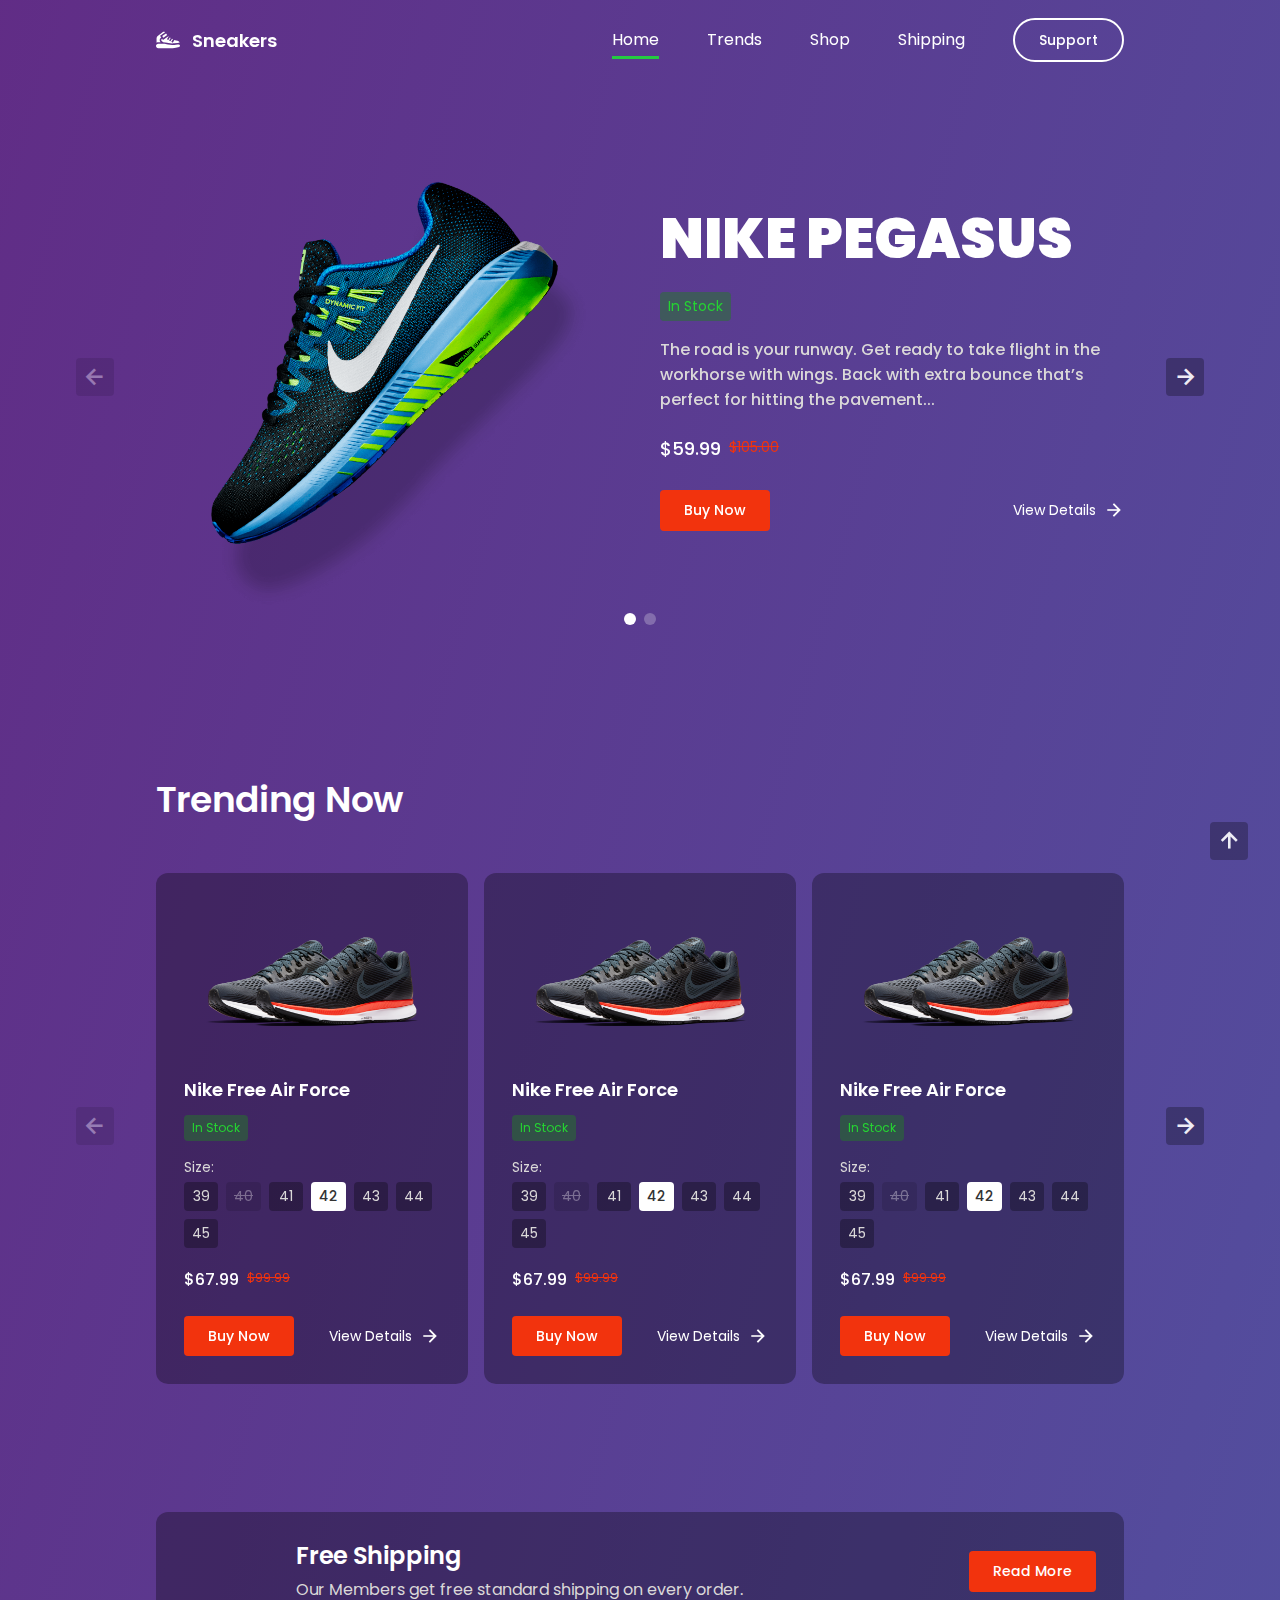
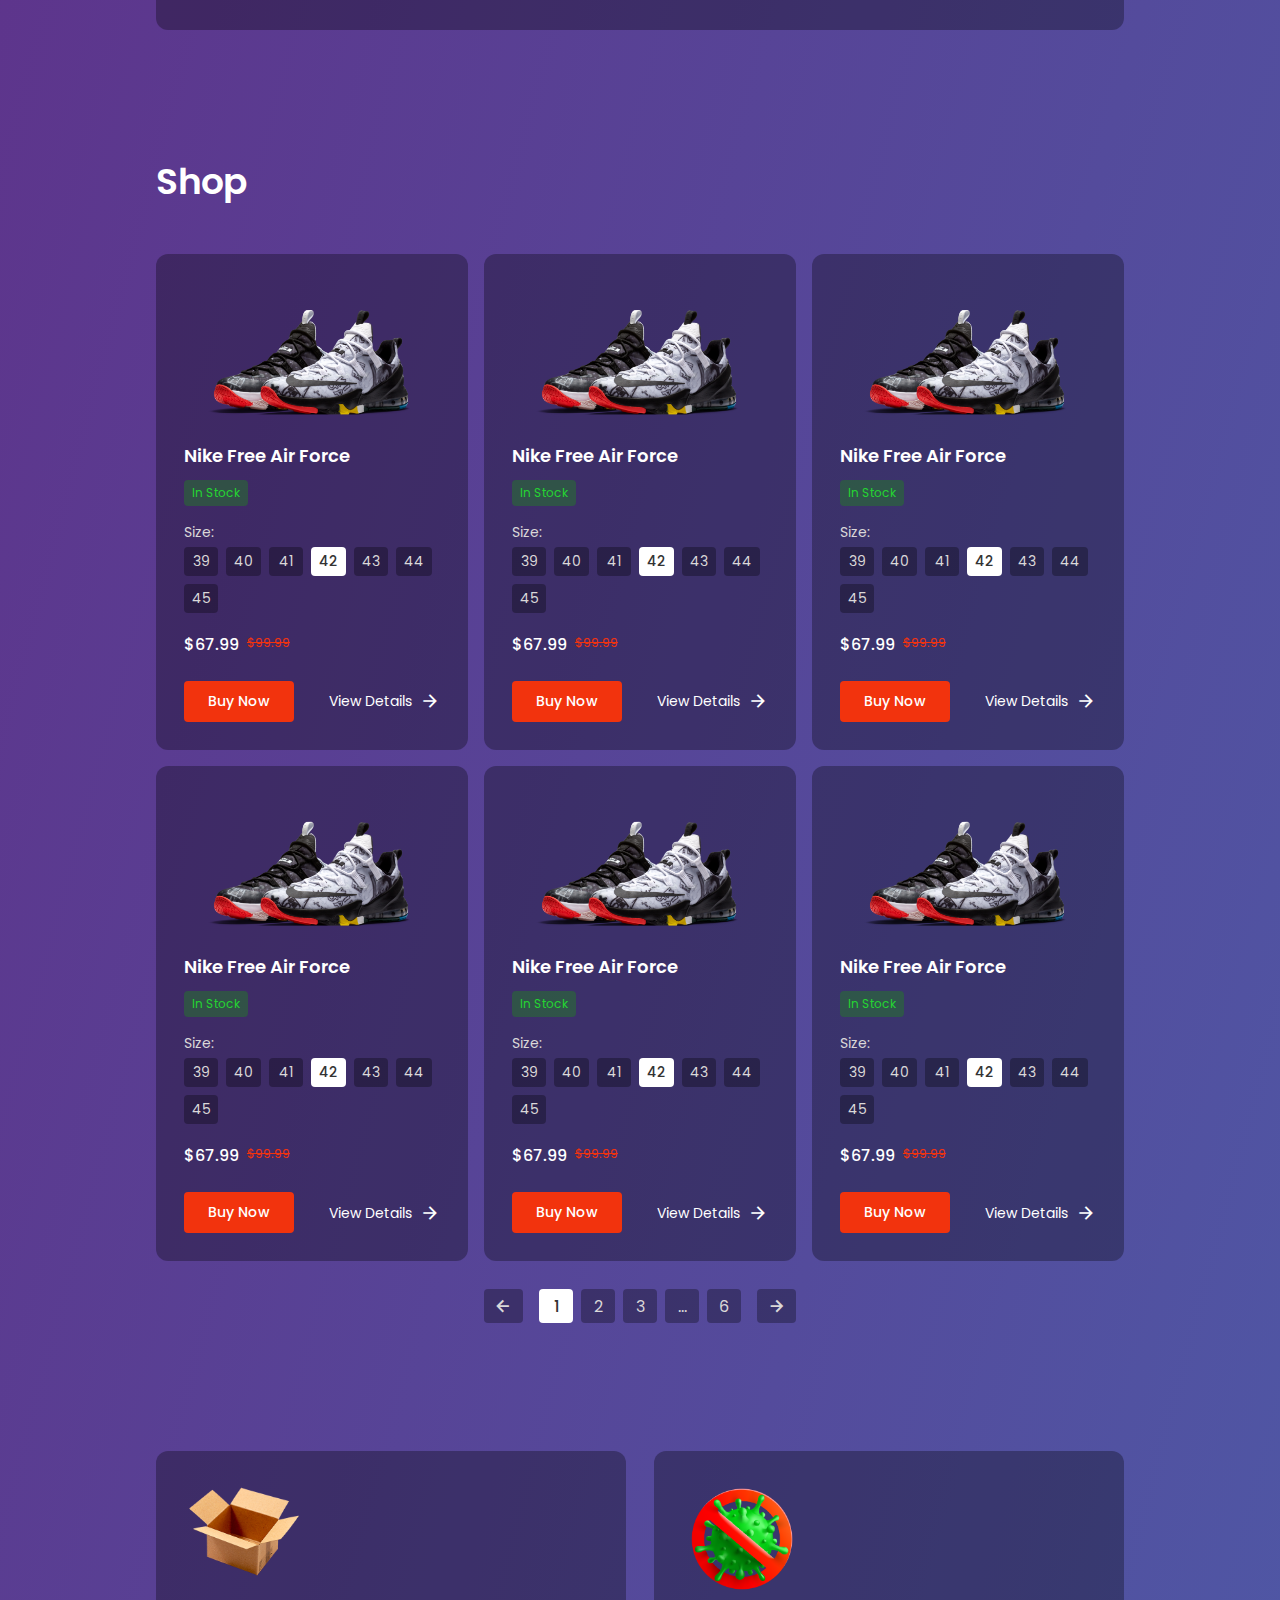
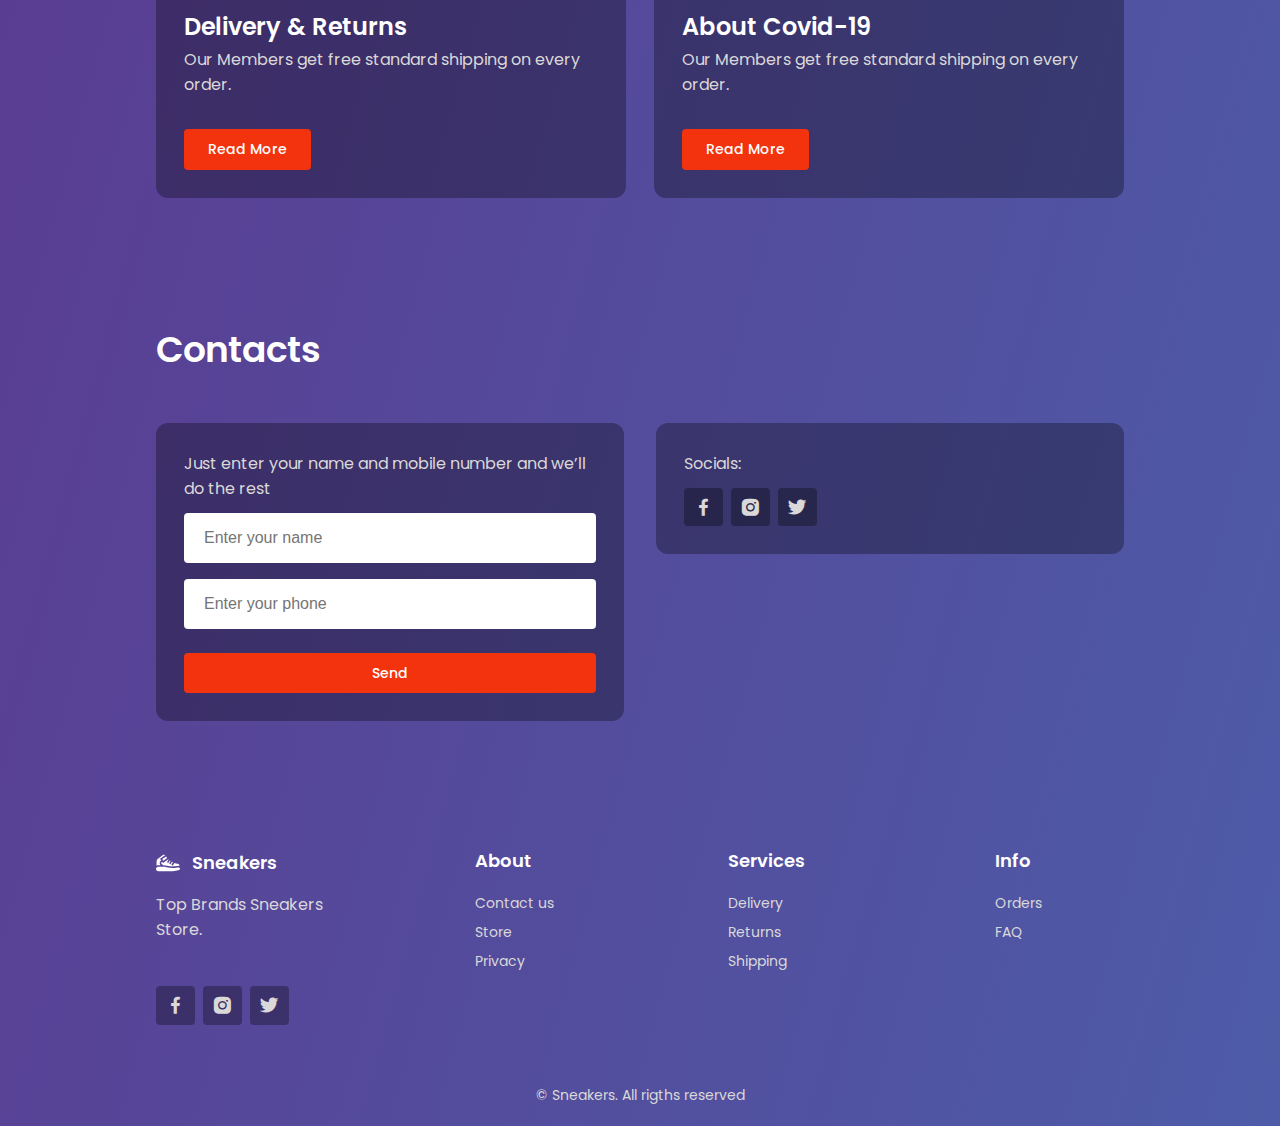
==== commit f8fc75b9: "Refactoring of reusable code and product page" ====
--- a/index.html
+++ b/index.html
@@ -127,14 +127,14 @@
               </section>
             </div>
 
-            <div class="swiper-pagination swiper-pagination1"></div>
+            <div class="swiper-pagination swiper-pagination-1"></div>
           </div>
 
-          <div class="swiper-button-prev swiper-button-prev1">
+          <div class="swiper-button-prev swiper-button-prev-1 arrow__button">
             <i class="bx bx-left-arrow-alt swiper-icon"></i>
           </div>
 
-          <div class="swiper-button-next swiper-button-next1">
+          <div class="swiper-button-next swiper-button-next-1 arrow__button">
             <i class="bx bx-right-arrow-alt swiper-icon"></i>
           </div>
         </section>
@@ -363,13 +363,17 @@
                   </div>
                 </div>
               </div>
-              <div class="swiper-pagination swiper-pagination2"></div>
-
-              <div class="swiper-button-prev swiper-button-prev2">
+              <div class="swiper-pagination swiper-pagination-2"></div>
+
+              <div
+                class="swiper-button-prev swiper-button-prev-2 arrow__button"
+              >
                 <i class="bx bx-left-arrow-alt swiper-icon"></i>
               </div>
 
-              <div class="swiper-button-next swiper-button-next2">
+              <div
+                class="swiper-button-next swiper-button-next-2 arrow__button"
+              >
                 <i class="bx bx-right-arrow-alt swiper-icon"></i>
               </div>
             </div>
@@ -386,7 +390,7 @@
 
               <div class="shipping__group">
                 <h2 class="shipping__title section__title">Free Shipping</h2>
-                <!-- TODO: Global paragraph -->
+
                 <p class="shipping__info-text">
                   Our Members get free standard shipping on every order.
                 </p>
@@ -700,7 +704,7 @@
                 <img src="img/delivery.png" alt="" class="info__img" />
               </div>
               <h2 class="info__title">Delivery & Returns</h2>
-              <!-- TODO: Global Paragraph -->
+
               <p class="info__p">
                 Our Members get free standard shipping on every order.
               </p>
@@ -859,9 +863,9 @@
       <div class="footer__copyright">© Sneakers. All rigths reserved</div>
     </footer>
 
-    <!-- ScrollUp -->
-    <a href="#" class="scrollup">
-      <i class="bx bx-up-arrow-alt scrollup__icon"></i>
+    <!-- Scroll Up -->
+    <a href="#" class="scrollup arrow__button">
+      <i class="bx bx-up-arrow-alt"></i>
     </a>
 
     <!-- Artur Petriv -->
--- a/css/styles.css
+++ b/css/styles.css
@@ -5,9 +5,10 @@
   --brand-color: hsl(var(--hue) 90% 50%);
   --brand-color-alt: hsl(var(--hue) 90% 45%);
   --primary-color: hsl(var(--hue) 3% 100%);
+  --secondary-color: #25ca41;
   --text-color: hsl(var(--hue) 3% 85%);
   --text-color-light: hsl(var(--hue) 3% 60%);
-  --hover-link-color: var(--hover-link-color);
+  --hover-link-color: hsl(50, 80%, 70%);
   --positive-background-color: rgba(35, 120, 40, 0.5);
   --positive-text-color: #25d432;
   --background-dark: rgba(0, 0, 0, 0.3);
@@ -74,6 +75,7 @@
   margin: 0;
   min-height: 100vh;
   height: 100%;
+  width: 100%;
   font-family: var(--body-font);
   font-size: var(--normal-font-size);
   color: var(--text-color);
@@ -87,22 +89,11 @@
   -webkit-flex-direction: column;
       -ms-flex-direction: column;
           flex-direction: column;
-}
-
-body::before {
-  content: '';
-  position: absolute;
-  top: 0;
-  left: 0;
   background: var(--body-gradient);
   -webkit-animation: 20s infinite bganimation;
           animation: 20s infinite bganimation;
   -webkit-background-size: 210% 120%;
           background-size: 210% 120%;
-  height: 100%;
-  width: 100%;
-  display: block;
-  z-index: -1;
 }
 
 img {
@@ -131,6 +122,7 @@
 button, input {
   border: none;
   outline: none;
+  font-size: var(--normal-font-size);
 }
 
 button {
@@ -212,6 +204,7 @@
   -o-transition: .3s;
   transition: .3s;
   font-size: var(--small-font-size);
+  text-align: center;
 }
 
 .button:hover {
@@ -276,6 +269,7 @@
 }
 
 .product__item-img {
+  margin-bottom: var(--space-4);
   -o-object-fit: contain;
      object-fit: contain;
   display: block;
@@ -306,6 +300,7 @@
 }
 
 .product__title {
+  margin-bottom: var(--space-3);
   font-size: var(--h3-font-size);
   color: var(--primary-color);
   text-align: left;
@@ -316,6 +311,7 @@
 }
 
 .product__prices {
+  margin-top: var(--space-6);
   display: -webkit-box;
   display: -webkit-flex;
   display: -ms-flexbox;
@@ -342,6 +338,10 @@
   color: var(--brand-color);
   font-size: var(--smaller-font-size);
   text-decoration: line-through;
+}
+
+.product__options {
+  margin-top: var(--space-4);
 }
 
 .product__option {
@@ -393,6 +393,13 @@
       -ms-flex-align: center;
           align-items: center;
   cursor: pointer;
+  -webkit-transition: .3s;
+  -o-transition: .3s;
+  transition: .3s;
+}
+
+.product__option-size:hover {
+  color: var(--hover-link-color);
 }
 
 .product__option_selected {
@@ -403,13 +410,22 @@
   cursor: default;
 }
 
+.product__option_selected:hover {
+  color: initial;
+}
+
 .product__option_unavailable {
   opacity: 0.4;
   text-decoration: line-through;
   cursor: default;
 }
 
+.product__option_unavailable:hover {
+  color: inherit;
+}
+
 .product__buttons {
+  margin-top: var(--space-7);
   width: 100%;
   display: -webkit-box;
   display: -webkit-flex;
@@ -572,7 +588,11 @@
   right: -80px;
 }
 
-.swiper-button-next, .swiper-button-prev {
+.swiper-button-next:after, .swiper-button-prev:after {
+  content: '';
+}
+
+.arrow__button {
   padding: var(--space-1);
   background-color: var(--background-dark);
   border-radius: var(--border-radius-small);
@@ -595,14 +615,12 @@
   -webkit-transition: .3s;
   -o-transition: .3s;
   transition: .3s;
-}
-
-.swiper-button-next:hover, .swiper-button-prev:hover {
+  font-size: 3rem;
+  z-index: 2;
+}
+
+.arrow__button:hover {
   opacity: 1;
-}
-
-.swiper-button-next:after, .swiper-button-prev:after {
-  content: '';
 }
 
 .header {
@@ -672,8 +690,8 @@
 .nav__link_active::after {
   content: '';
   width: 100%;
-  height: 2px;
-  background-color: var(--brand-color-alt);
+  height: 3px;
+  background-color: var(--secondary-color);
   position: absolute;
   bottom: -8px;
   left: 0;
@@ -818,26 +836,6 @@
   position: relative;
 }
 
-.trending__item-img {
-  margin-bottom: var(--space-4);
-}
-
-.trending__item-title {
-  margin-bottom: var(--space-3);
-}
-
-.trending__options {
-  margin-top: var(--space-4);
-}
-
-.trending__prices {
-  margin-top: var(--space-6);
-}
-
-.trending__buttons {
-  margin-top: var(--space-6);
-}
-
 .shipping__container {
   padding: var(--space-7);
   display: -webkit-box;
@@ -900,46 +898,6 @@
       -ms-flex-item-align: center;
               -ms-grid-row-align: center;
           align-self: center;
-}
-
-.shop__list {
-  -webkit-box-pack: center;
-  -webkit-justify-content: center;
-      -ms-flex-pack: center;
-          justify-content: center;
-}
-
-.shop__item-title {
-  margin-bottom: var(--space-3);
-}
-
-.shop__item-img {
-  margin-bottom: var(--space-4);
-}
-
-.shop__img {
-  margin-bottom: var(--space-2);
-  -o-object-fit: cover;
-     object-fit: cover;
-}
-
-.shop__options {
-  margin-top: var(--space-4);
-}
-
-.shop__prices {
-  margin-top: var(--space-6);
-}
-
-.shop__price {
-  margin-top: var(--space-4);
-  color: var(--primary-color);
-  font-weight: var(--font-medium);
-  font-size: var(--normal-font-size);
-}
-
-.shop__buttons {
-  margin-top: var(--space-7);
 }
 
 .info__container {
@@ -1112,46 +1070,13 @@
 }
 
 .scrollup {
-  padding: var(--space-1);
   position: fixed;
   bottom: 40px;
   right: 32px;
-  background-color: var(--background-dark);
-  border-radius: var(--border-radius-small);
-  display: -webkit-inline-box;
-  display: -webkit-inline-flex;
-  display: -ms-inline-flexbox;
-  display: inline-flex;
-  color: var(--text-color);
-  line-height: var(--line-base);
-  -webkit-transition: .3s;
-  -o-transition: .3s;
-  transition: .3s;
-}
-
-.scrollup:hover {
-  color: var(--primary-color);
-}
-
-.scrollup__icon {
-  font-size: 2.4rem;
-  font-weight: var(--font-medium);
-  display: -webkit-box;
-  display: -webkit-flex;
-  display: -ms-flexbox;
-  display: flex;
-  -webkit-box-pack: center;
-  -webkit-justify-content: center;
-      -ms-flex-pack: center;
-          justify-content: center;
-  -webkit-box-align: center;
-  -webkit-align-items: center;
-      -ms-flex-align: center;
-          align-items: center;
 }
 
 .page__head {
-  margin-bottom: var(--space-8);
+  margin-bottom: var(--space-6);
   width: 100%;
   display: -webkit-box;
   display: -webkit-flex;
@@ -1163,51 +1088,18 @@
           align-items: center;
 }
 
-.page__block {
-  height: 40px;
-  width: 40px;
+.page__body {
+  padding: var(--space-10) var(--space-8);
   border-radius: var(--border-radius-large);
   background-color: var(--background-dark);
-  display: -webkit-box;
-  display: -webkit-flex;
-  display: -ms-flexbox;
-  display: flex;
-  -webkit-box-align: center;
-  -webkit-align-items: center;
-      -ms-flex-align: center;
-          align-items: center;
-  -webkit-box-pack: center;
-  -webkit-justify-content: center;
-      -ms-flex-pack: center;
-          justify-content: center;
-  color: var(--text-color);
-  -webkit-transition: .3s;
-  -o-transition: .3s;
-  transition: .3s;
-  z-index: 2;
-}
-
-.page__block:hover {
-  color: var(--primary-color);
-}
-
-.page__body {
-  padding: var(--space-8);
-  border-radius: var(--border-radius-large);
-  background-color: var(--background-dark);
 }
 
 .page__title {
+  margin-left: -17px;
   text-align: center;
   width: 100%;
-  margin-left: var(--space-5);
   font-size: var(--h1-font-size);
   line-height: var(--line-base);
-}
-
-.page__h2 {
-  margin-top: var(--space-8);
-  margin-bottom: var(--space-4);
 }
 
 .page__p {
@@ -1248,7 +1140,7 @@
   display: grid;
   -ms-grid-columns: 1.5fr 1fr;
       grid-template-columns: 1.5fr 1fr;
-  gap: var(--space-12);
+  gap: var(--space-8);
 }
 
 .page__gallery-list {
@@ -1294,3 +1186,226 @@
   padding-top: var(--space-6);
   border-top: 1px solid rgba(255, 255, 255, 0.1);
 }
+
+.page__info-title {
+  margin-bottom: var(--space-1);
+  font-size: var(--h2-font-size);
+}
+
+.page__info-article {
+  margin-bottom: var(--space-3);
+  font-size: var(--small-font-size);
+}
+
+.page__h2 {
+  margin-bottom: var(--space-12);
+  position: relative;
+  display: -webkit-inline-box;
+  display: -webkit-inline-flex;
+  display: -ms-inline-flexbox;
+  display: inline-flex;
+  font-size: var(--h2-font-size);
+}
+
+.page__h2::after {
+  content: '';
+  width: 100%;
+  height: 3px;
+  background-color: var(--secondary-color);
+  position: absolute;
+  bottom: -8px;
+  left: 0;
+}
+
+.page__h3 {
+  margin-top: var(--space-7);
+  margin-bottom: var(--space-2);
+  font-size: var(--h3-font-size);
+}
+
+.page__h3:first-of-type {
+  margin-top: 0;
+}
+
+.page__ul {
+  list-style: inside;
+}
+
+.page-cart {
+  display: -ms-grid;
+  display: grid;
+  -ms-grid-columns: 2fr 1fr;
+      grid-template-columns: 2fr 1fr;
+  gap: var(--space-12);
+}
+
+.page-cart__head {
+  padding-bottom: var(--space-1);
+  display: -ms-grid;
+  display: grid;
+  -ms-grid-columns: 3fr 1fr 1fr;
+      grid-template-columns: 3fr 1fr 1fr;
+  border-bottom: 1px solid rgba(255, 255, 255, 0.1);
+}
+
+.page-cart__title {
+  text-align: center;
+  font-size: var(--small-font-size);
+}
+
+.page-cart__title:first-child {
+  text-align: left;
+}
+
+.page-cart__title:last-child {
+  text-align: right;
+}
+
+.page-cart__list {
+  margin-top: var(--space-8);
+}
+
+.page-cart__product {
+  margin-top: var(--space-6);
+  display: -ms-grid;
+  display: grid;
+  -ms-grid-columns: 3fr 1fr 1fr;
+      grid-template-columns: 3fr 1fr 1fr;
+  -webkit-box-align: center;
+  -webkit-align-items: center;
+      -ms-flex-align: center;
+          align-items: center;
+}
+
+.page-cart__product:first-of-type {
+  margin-top: 0;
+}
+
+.page-cart__group {
+  display: -webkit-box;
+  display: -webkit-flex;
+  display: -ms-flexbox;
+  display: flex;
+}
+
+.page-cart__image {
+  margin-right: var(--space-3);
+  height: 72px;
+  width: 72px;
+  border-radius: var(--border-radius-medium);
+  overflow: hidden;
+  background-color: #fff;
+  display: -webkit-box;
+  display: -webkit-flex;
+  display: -ms-flexbox;
+  display: flex;
+  -webkit-box-align: center;
+  -webkit-align-items: center;
+      -ms-flex-align: center;
+          align-items: center;
+  -webkit-box-pack: center;
+  -webkit-justify-content: center;
+      -ms-flex-pack: center;
+          justify-content: center;
+}
+
+.page-cart__img {
+  display: -webkit-box;
+  display: -webkit-flex;
+  display: -ms-flexbox;
+  display: flex;
+  -o-object-fit: cover;
+     object-fit: cover;
+}
+
+.page-cart__info {
+  display: -webkit-box;
+  display: -webkit-flex;
+  display: -ms-flexbox;
+  display: flex;
+  -webkit-box-orient: vertical;
+  -webkit-box-direction: normal;
+  -webkit-flex-direction: column;
+      -ms-flex-direction: column;
+          flex-direction: column;
+  -webkit-box-pack: center;
+  -webkit-justify-content: center;
+      -ms-flex-pack: center;
+          justify-content: center;
+}
+
+.page-cart__name {
+  margin-bottom: var(--space-2);
+}
+
+.page-cart__amount {
+  margin: 0 auto;
+  padding: var(--space-2);
+  width: 52px;
+  background-color: var(--background-dark);
+  text-align: center;
+  border-radius: var(--border-radius-medium);
+  color: #fff;
+  line-height: var(--line-base);
+}
+
+.page-cart__price {
+  margin-left: auto;
+  color: var(--primary-color);
+}
+
+.page-cart__describe {
+  margin-top: var(--space-2);
+  line-height: var(--line-base);
+  font-size: var(--small-font-size);
+}
+
+.page-cart__describe:first-of-type {
+  margin-top: 0;
+}
+
+.page-cart__details-head {
+  -ms-grid-columns: 1fr 1fr;
+      grid-template-columns: 1fr 1fr;
+}
+
+.page-cart__row {
+  margin-top: var(--space-3);
+  display: -webkit-box;
+  display: -webkit-flex;
+  display: -ms-flexbox;
+  display: flex;
+  -webkit-box-pack: justify;
+  -webkit-justify-content: space-between;
+      -ms-flex-pack: justify;
+          justify-content: space-between;
+  -webkit-box-align: baseline;
+  -webkit-align-items: baseline;
+      -ms-flex-align: baseline;
+          align-items: baseline;
+}
+
+.page-cart__row_total {
+  margin-top: var(--space-3);
+  padding-top: var(--space-3);
+  border-top: 1px dashed rgba(255, 255, 255, 0.1);
+}
+
+.page-cart__text {
+  line-height: var(--line-base);
+}
+
+.page-cart__text:first-of-type {
+  margin-top: 0;
+}
+
+.page-cart__text_total {
+  text-transform: uppercase;
+  color: var(--primary-color);
+  font-weight: var(--font-medium);
+}
+
+.page-cart__button {
+  margin-top: var(--space-8);
+  width: 100%;
+}
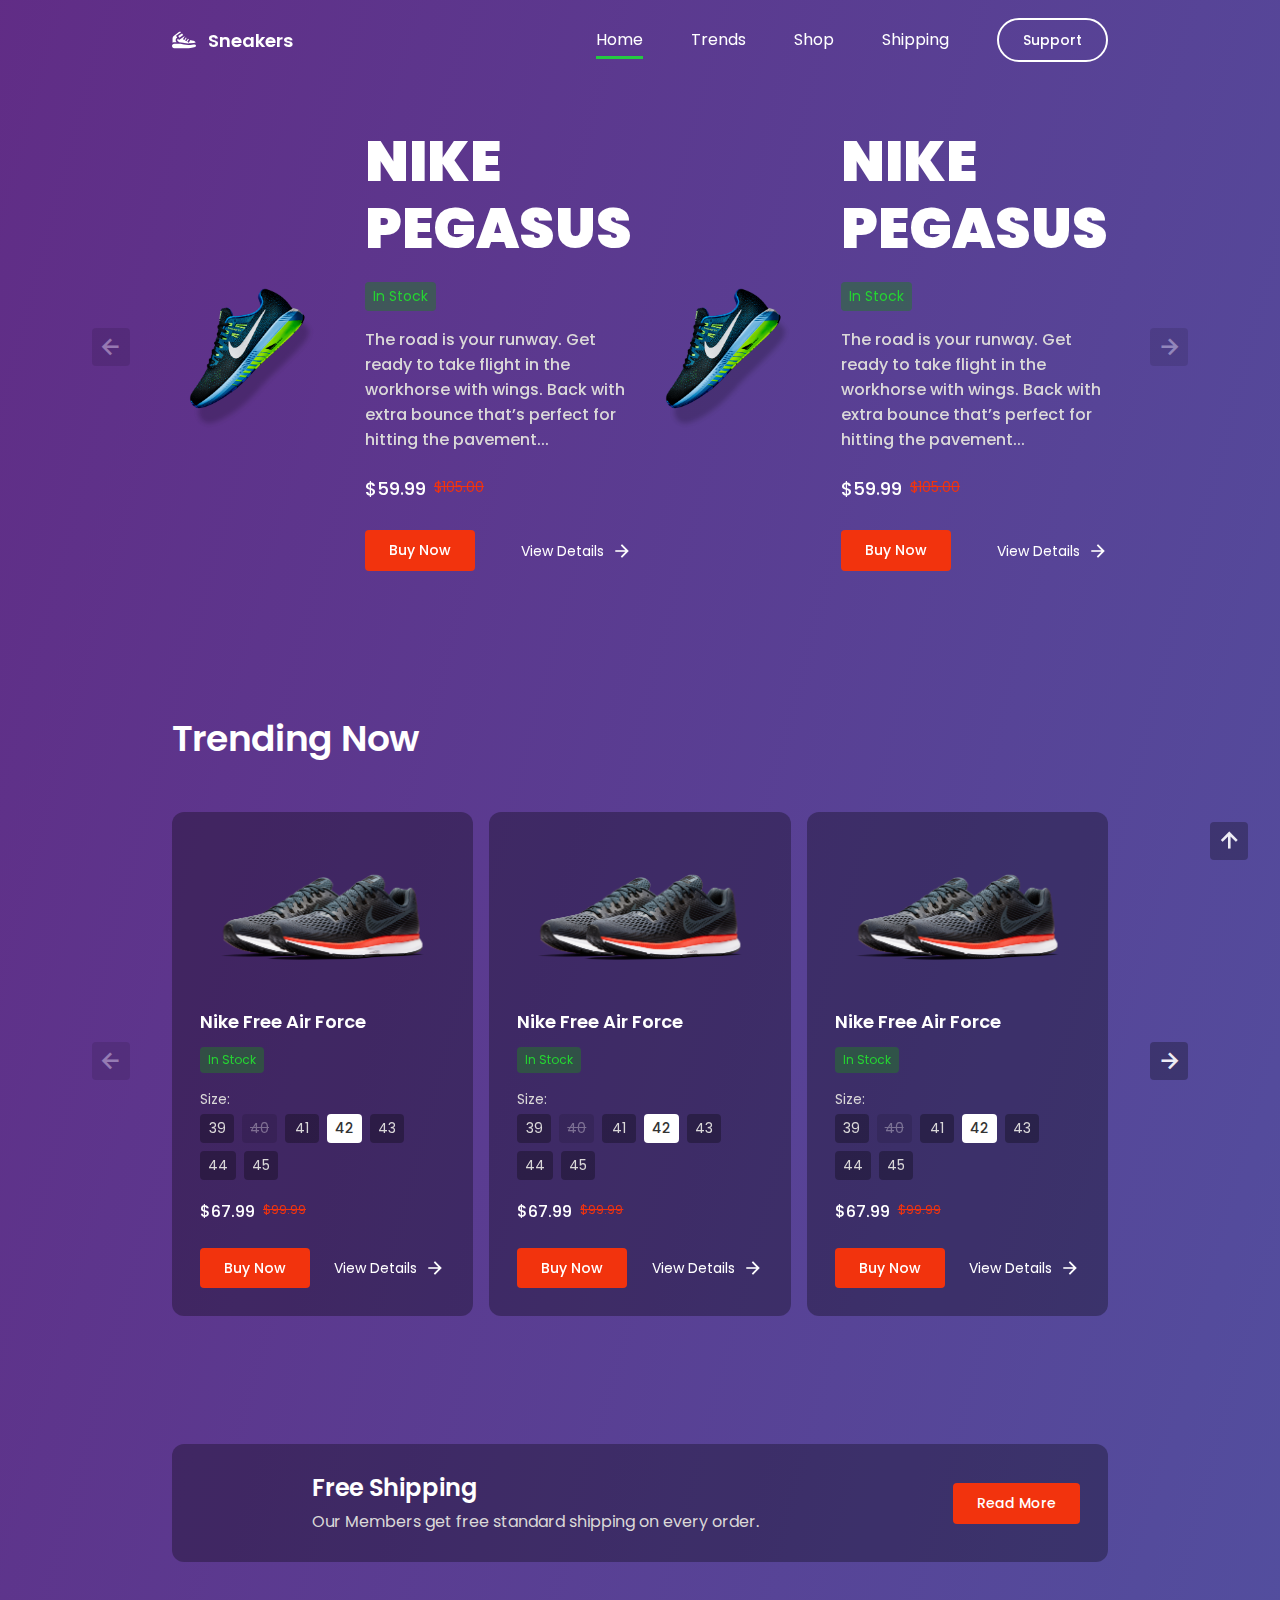
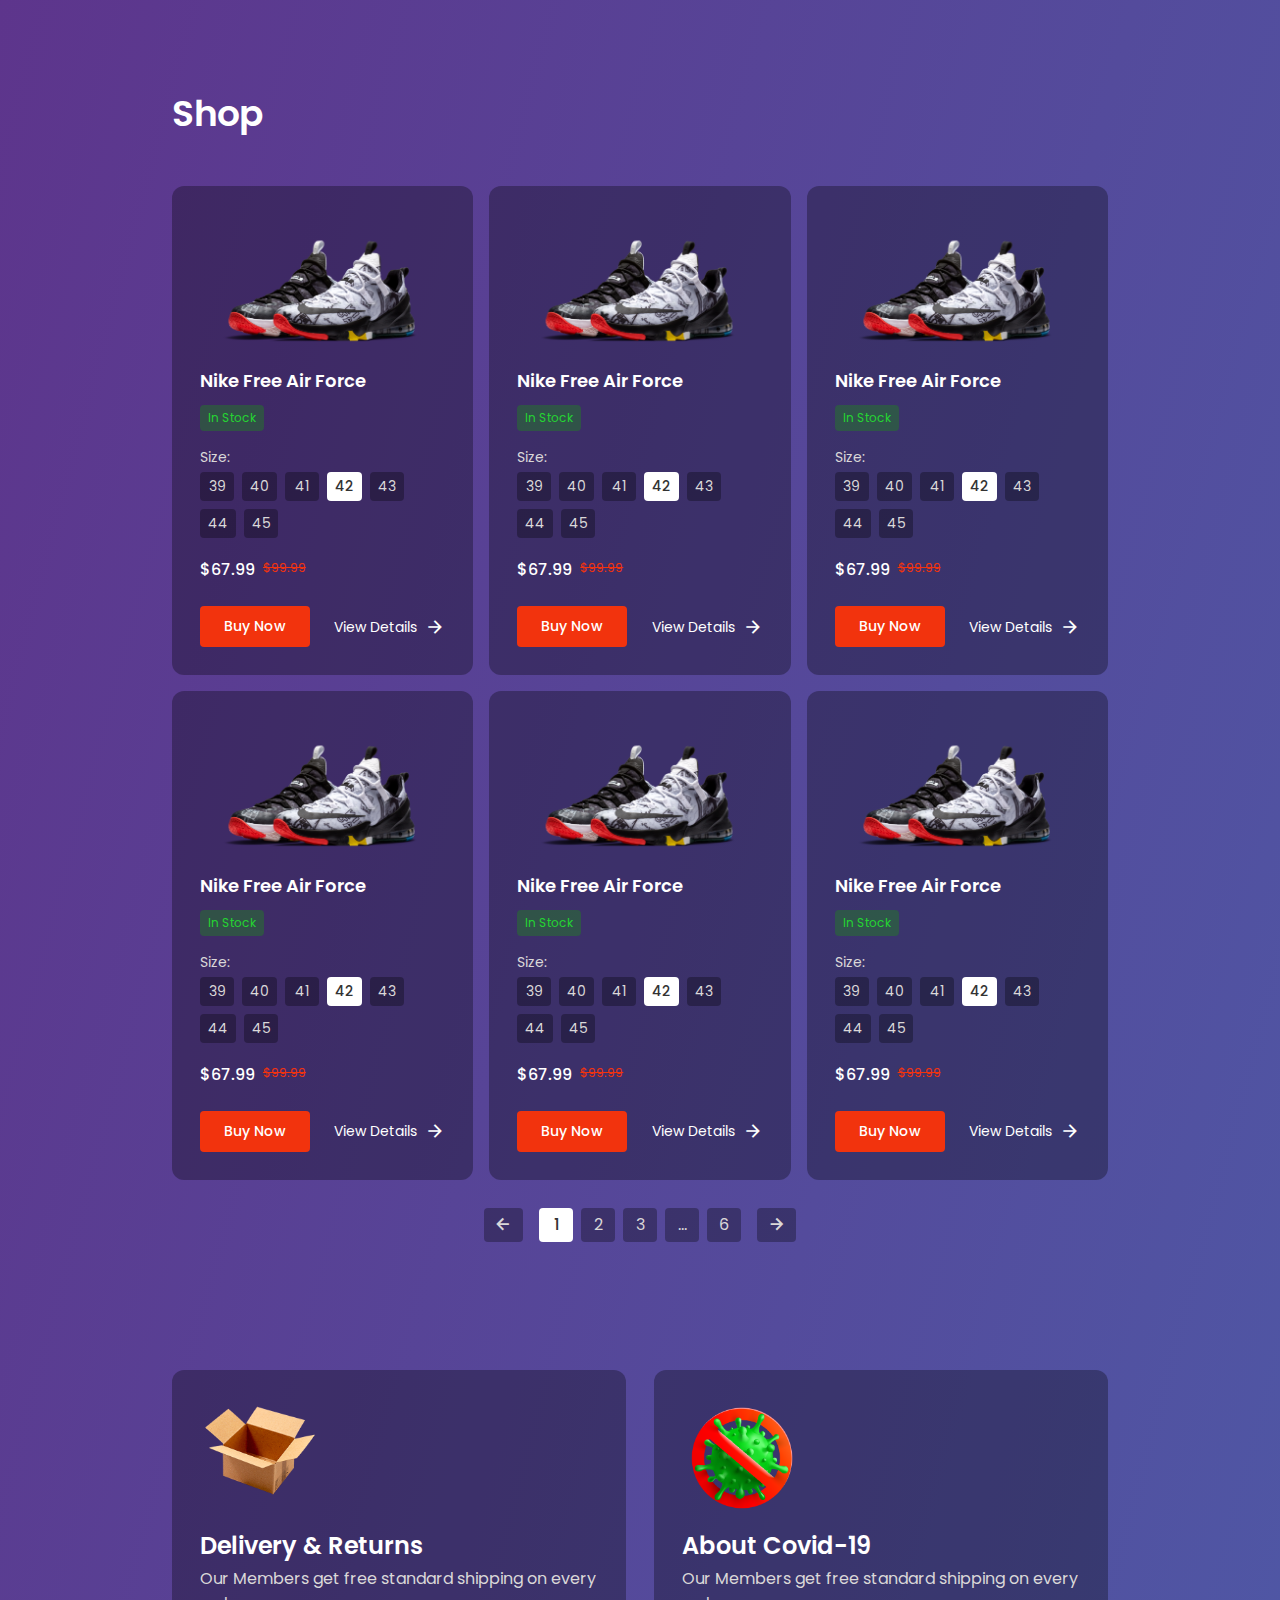
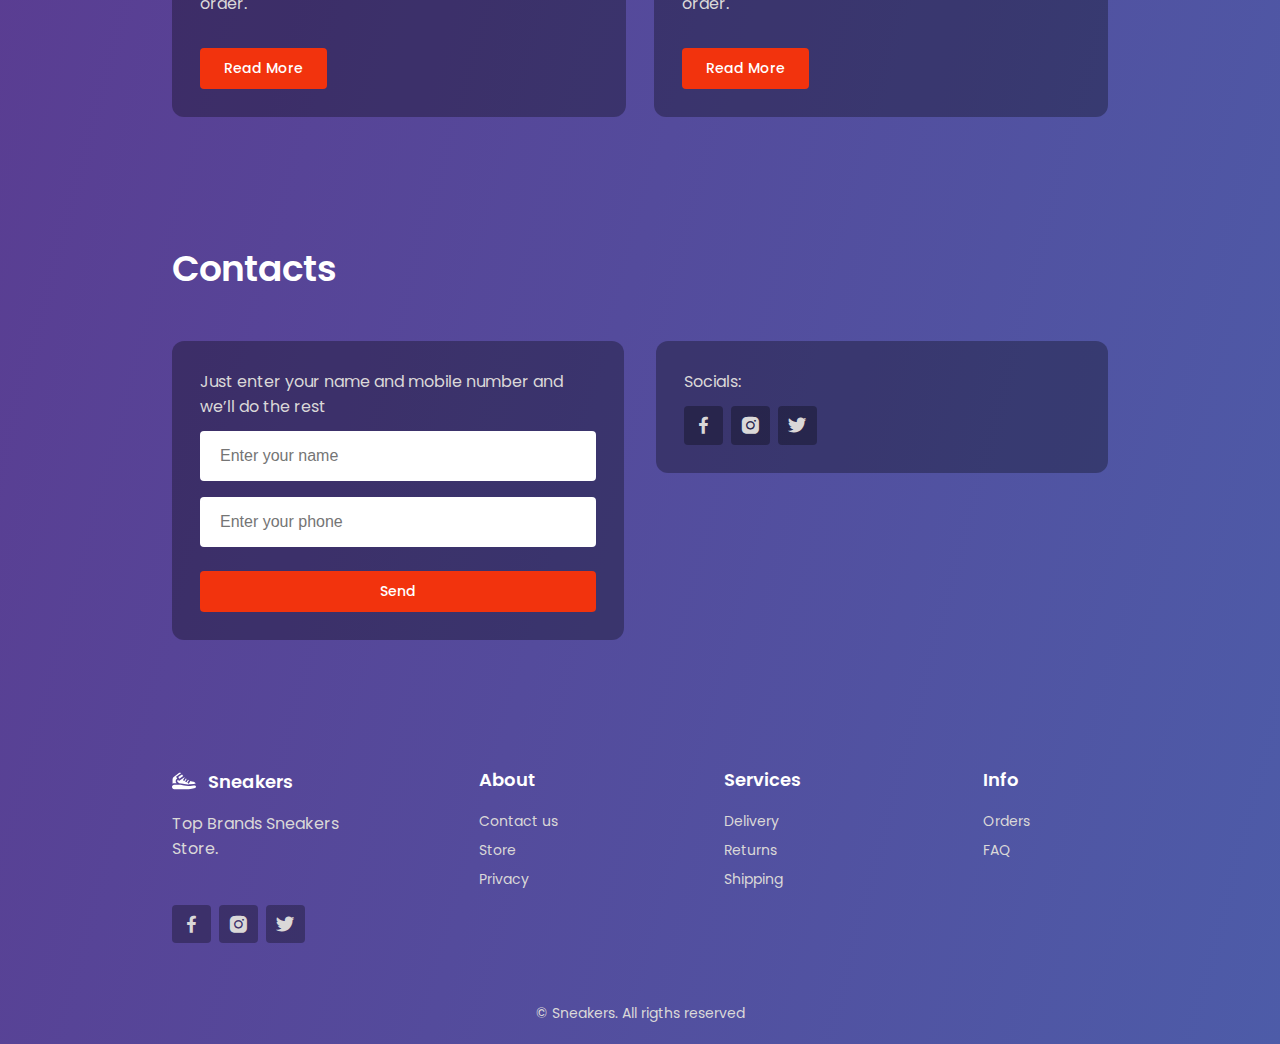
==== commit 96bd18b2: "Update" ====
--- a/index.html
+++ b/index.html
@@ -1,134 +1,126 @@
 <!DOCTYPE html>
 <html lang="en">
-  <head>
-    <meta charset="UTF-8" />
-    <meta http-equiv="X-UA-Compatible" content="IE=edge" />
-    <meta name="viewport" content="width=device-width, initial-scale=1.0" />
-    <!-- Favicon -->
-    <link rel="apple-touch-icon" href="img/apple-touch-icon.png" />
-    <link rel="icon" href="img/favicon.ico" />
-    <!-- Swiper -->
-    <link rel="stylesheet" href="css/swiper-bundle.min.css" />
-    <!-- Material Design Icons -->
-    <link
-      href="https://fonts.googleapis.com/css2?family=Material+Icons"
-      rel="stylesheet"
-    />
-    <!-- Boxicons -->
-    <link
-      rel="stylesheet"
-      href="https://cdn.jsdelivr.net/npm/boxicons@latest/css/boxicons.min.css"
-    />
-    <!-- CSS -->
-    <link rel="stylesheet" href="css/styles.css?v=1.3" />
-    <title>Sneakers — Top Brands Sneakers Store!</title>
-  </head>
-
-  <body>
-    <!-- Header -->
-    <header class="header">
-      <nav class="nav container">
-        <a href="/#" class="logo">
-          <img src="img/logo.svg" alt="" class="logo__img" />
-          Sneakers
-        </a>
-
-        <div class="nav__menu">
-          <ul class="nav__list">
-            <li class="nav__item">
-              <a href="#" class="nav__link nav__link_active">Home</a>
-            </li>
-            <li class="nav__item"><a href="#" class="nav__link">Trends</a></li>
-            <li class="nav__item"><a href="#" class="nav__link">Shop</a></li>
-            <li class="nav__item">
-              <a href="#" class="nav__link">Shipping</a>
-            </li>
-            <a href="#" class="nav__button button">Support</a>
-          </ul>
-        </div>
-      </nav>
-    </header>
-
-    <!-- Main -->
-    <main class="main">
-      <div class="container">
-        <!-- Home -->
-        <section class="home section">
-          <div class="swiper home__swiper">
-            <div class="swiper-wrapper">
-              <section class="swiper-slide">
-                <div class="home__box">
-                  <div class="home__image">
-                    <img src="img/home1-img.png" alt="" class="home__img" />
-                  </div>
-
-                  <div class="home__info">
-                    <h1 class="home__title product__title">NIKE PEGASUS</h1>
-
-                    <div class="home__stock product__stock">In Stock</div>
-
-                    <p class="home__p">
-                      The road is your runway. Get ready to take flight in the
-                      workhorse with wings. Back with extra bounce that’s
-                      perfect for hitting the pavement...
-                    </p>
-
-                    <div class="home__prices product__prices">
-                      <span class="home__price price">$59.99</span>
-                      <span class="home__price_old price_old">$105.00</span>
-                    </div>
-
-                    <div class="home__buttons product__buttons">
-                      <a href="page.html" class="button">Buy Now</a>
-                      <a href="product.html" class="button_link">
-                        View Details
-                        <span class="material-icons home__icon"
-                          >arrow_forward</span
-                        >
-                      </a>
-                    </div>
-                  </div>
-                </div>
-              </section>
-
-              <section class="swiper-slide">
-                <div class="home__box">
-                  <div class="home__image">
-                    <img src="img/home1-img.png" alt="" class="home__img" />
-                  </div>
-
-                  <div class="home__info">
-                    <h1 class="home__title product__title">NIKE PEGASUS</h1>
-
-                    <div class="home__stock product__stock">In Stock</div>
-
-                    <p class="home__p">
-                      The road is your runway. Get ready to take flight in the
-                      workhorse with wings. Back with extra bounce that’s
-                      perfect for hitting the pavement...
-                    </p>
-
-                    <div class="home__prices product__prices">
-                      <span class="home__price price">$59.99</span>
-                      <span class="home__price_old price_old">$105.00</span>
-                    </div>
-
-                    <div class="home__buttons product__buttons">
-                      <a href="page.html" class="button">Buy Now</a>
-                      <a href="product.html" class="button_link">
-                        View Details
-                        <span class="material-icons home__icon"
-                          >arrow_forward</span
-                        >
-                      </a>
-                    </div>
-                  </div>
-                </div>
-              </section>
-            </div>
-
-            <div class="swiper-pagination swiper-pagination-1"></div>
-          </div>
+
+<head>
+  <meta charset="UTF-8" />
+  <meta http-equiv="X-UA-Compatible" content="IE=edge" />
+  <meta name="viewport" content="width=device-width, initial-scale=1.0" />
+  <!-- Favicon -->
+  <link rel="apple-touch-icon" href="img/apple-touch-icon.png" />
+  <link rel="icon" href="img/favicon.ico" />
+  <!-- Swiper -->
+  <link rel="stylesheet" href="css/swiper-bundle.min.css" />
+  <!-- Material Design Icons -->
+  <link href="https://fonts.googleapis.com/css2?family=Material+Icons" rel="stylesheet" />
+  <!-- Boxicons -->
+  <link rel="stylesheet" href="https://cdn.jsdelivr.net/npm/boxicons@latest/css/boxicons.min.css" />
+  <!-- CSS -->
+  <link rel="stylesheet" href="css/styles.css?v=1.4" />
+  <title>Sneakers — Top Brands Sneakers Store!</title>
+</head>
+
+<body>
+  <!-- Header -->
+  <header class="header">
+    <nav class="nav container">
+      <a href="/#" class="logo">
+        <img src="img/logo.svg" alt="" class="logo__img" />
+        Sneakers
+      </a>
+
+      <div class="nav__menu">
+        <ul class="nav__list">
+          <li class="nav__item">
+            <a href="#" class="nav__link nav__link_active">Home</a>
+          </li>
+          <li class="nav__item"><a href="#" class="nav__link">Trends</a></li>
+          <li class="nav__item"><a href="#" class="nav__link">Shop</a></li>
+          <li class="nav__item">
+            <a href="#" class="nav__link">Shipping</a>
+          </li>
+          <a href="#" class="nav__button button">Support</a>
+        </ul>
+      </div>
+    </nav>
+  </header>
+
+  <!-- Main -->
+  <main class="main">
+    <div class="container">
+      <!-- Home -->
+      <section class="home section">
+        <div class="swiper home__swiper">
+          <div class="swiper-wrapper">
+            <section class="swiper-slide">
+              <div class="home__box">
+                <div class="home__image">
+                  <img src="img/home1-img.png" alt="" class="home__img" />
+                </div>
+
+                <div class="home__info">
+                  <h1 class="home__title product__title">NIKE PEGASUS</h1>
+
+                  <div class="home__stock product__stock">In Stock</div>
+
+                  <p class="home__p">
+                    The road is your runway. Get ready to take flight in the
+                    workhorse with wings. Back with extra bounce that’s
+                    perfect for hitting the pavement...
+                  </p>
+
+                  <div class="home__prices product__prices">
+                    <span class="home__price price">$59.99</span>
+                    <span class="home__price_old price_old">$105.00</span>
+                  </div>
+
+                  <div class="home__buttons product__buttons">
+                    <a href="page.html" class="button">Buy Now</a>
+                    <a href="product.html" class="button_link">
+                      View Details
+                      <span class="material-icons home__icon">arrow_forward</span>
+                    </a>
+                  </div>
+                </div>
+              </div>
+            </section>
+
+            <section class="swiper-slide">
+              <div class="home__box">
+                <div class="home__image">
+                  <img src="img/home1-img.png" alt="" class="home__img" />
+                </div>
+
+                <div class="home__info">
+                  <h1 class="home__title product__title">NIKE PEGASUS</h1>
+
+                  <div class="home__stock product__stock">In Stock</div>
+
+                  <p class="home__p">
+                    The road is your runway. Get ready to take flight in the
+                    workhorse with wings. Back with extra bounce that’s
+                    perfect for hitting the pavement...
+                  </p>
+
+                  <div class="home__prices product__prices">
+                    <span class="home__price price">$59.99</span>
+                    <span class="home__price_old price_old">$105.00</span>
+                  </div>
+
+                  <div class="home__buttons product__buttons">
+                    <a href="page.html" class="button">Buy Now</a>
+                    <a href="product.html" class="button_link">
+                      View Details
+                      <span class="material-icons home__icon">arrow_forward</span>
+                    </a>
+                  </div>
+                </div>
+              </div>
+            </section>
+          </div>
+        </div>
+
+        <div class="swiper__arrows">
+          <div class="swiper-pagination swiper-pagination-1"></div>
 
           <div class="swiper-button-prev swiper-button-prev-1 arrow__button">
             <i class="bx bx-left-arrow-alt swiper-icon"></i>
@@ -137,298 +129,34 @@
           <div class="swiper-button-next swiper-button-next-1 arrow__button">
             <i class="bx bx-right-arrow-alt swiper-icon"></i>
           </div>
-        </section>
-
-        <!-- Trending -->
-        <section class="trending section">
-          <div class="container">
-            <h2 class="section__title">Trending Now</h2>
-            <div class="trending__list">
-              <div class="trending__swiper swiper">
-                <div class="swiper-wrapper">
-                  <div class="product__item bg_black swiper-slide">
-                    <img
-                      class="trending__item-img product__item-img"
-                      src="img/items/item_1.png"
-                      alt=""
-                    />
-                    <h3 class="trending__item-title product__title">
-                      Nike Free Air Force
-                    </h3>
-                    <div class="product__stock">In Stock</div>
-
-                    <div class="trending__options product__options">
-                      <div class="product__option">
-                        <div class="product__option-title">Size:</div>
-                        <div class="product__option-sizes">
-                          <div class="product__option-size">39</div>
-                          <div
-                            class="
-                              product__option-size product__option_unavailable
-                            "
-                          >
-                            40
-                          </div>
-                          <div class="product__option-size">41</div>
-                          <div
-                            class="
-                              product__option-size product__option_selected
-                            "
-                          >
-                            42
-                          </div>
-                          <div class="product__option-size">43</div>
-                          <div class="product__option-size">44</div>
-                          <div class="product__option-size">45</div>
-                        </div>
-                      </div>
-                    </div>
-
-                    <div class="trending__prices product__prices">
-                      <div class="product__price">$67.99</div>
-                      <div class="product__price_old">$99.99</div>
-                    </div>
-
-                    <div class="trending__buttons product__buttons">
-                      <button class="button">Buy Now</button>
-                      <a href="#" class="button_link">
-                        View Details
-                        <span class="material-icons home__icon"
-                          >arrow_forward</span
-                        >
-                      </a>
-                    </div>
-                  </div>
-
-                  <div class="product__item bg_black swiper-slide">
-                    <img
-                      class="trending__item-img product__item-img"
-                      src="img/items/item_1.png"
-                      alt=""
-                    />
-                    <h3 class="trending__item-title product__title">
-                      Nike Free Air Force
-                    </h3>
-                    <div class="product__stock">In Stock</div>
-
-                    <div class="trending__options product__options">
-                      <div class="product__option">
-                        <div class="product__option-title">Size:</div>
-                        <div class="product__option-sizes">
-                          <div class="product__option-size">39</div>
-                          <div
-                            class="
-                              product__option-size product__option_unavailable
-                            "
-                          >
-                            40
-                          </div>
-                          <div class="product__option-size">41</div>
-                          <div
-                            class="
-                              product__option-size product__option_selected
-                            "
-                          >
-                            42
-                          </div>
-                          <div class="product__option-size">43</div>
-                          <div class="product__option-size">44</div>
-                          <div class="product__option-size">45</div>
-                        </div>
-                      </div>
-                    </div>
-
-                    <div class="trending__prices product__prices">
-                      <div class="product__price">$67.99</div>
-                      <div class="product__price_old">$99.99</div>
-                    </div>
-
-                    <div class="trending__buttons product__buttons">
-                      <button class="button">Buy Now</button>
-                      <a href="#" class="button_link">
-                        View Details
-                        <span class="material-icons home__icon"
-                          >arrow_forward</span
-                        >
-                      </a>
-                    </div>
-                  </div>
-
-                  <div class="product__item bg_black swiper-slide">
-                    <img
-                      class="trending__item-img product__item-img"
-                      src="img/items/item_1.png"
-                      alt=""
-                    />
-                    <h3 class="trending__item-title product__title">
-                      Nike Free Air Force
-                    </h3>
-                    <div class="product__stock">In Stock</div>
-
-                    <div class="trending__options product__options">
-                      <div class="product__option">
-                        <div class="product__option-title">Size:</div>
-                        <div class="product__option-sizes">
-                          <div class="product__option-size">39</div>
-                          <div
-                            class="
-                              product__option-size product__option_unavailable
-                            "
-                          >
-                            40
-                          </div>
-                          <div class="product__option-size">41</div>
-                          <div
-                            class="
-                              product__option-size product__option_selected
-                            "
-                          >
-                            42
-                          </div>
-                          <div class="product__option-size">43</div>
-                          <div class="product__option-size">44</div>
-                          <div class="product__option-size">45</div>
-                        </div>
-                      </div>
-                    </div>
-
-                    <div class="trending__prices product__prices">
-                      <div class="product__price">$67.99</div>
-                      <div class="product__price_old">$99.99</div>
-                    </div>
-
-                    <div class="trending__buttons product__buttons">
-                      <button class="button">Buy Now</button>
-                      <a href="#" class="button_link">
-                        View Details
-                        <span class="material-icons home__icon"
-                          >arrow_forward</span
-                        >
-                      </a>
-                    </div>
-                  </div>
-
-                  <div class="product__item bg_black swiper-slide">
-                    <img
-                      class="trending__item-img product__item-img"
-                      src="img/items/item_1.png"
-                      alt=""
-                    />
-                    <h3 class="trending__item-title product__title">
-                      Nike Free Air Force
-                    </h3>
-                    <div class="product__stock">In Stock</div>
-
-                    <div class="trending__options product__options">
-                      <div class="product__option">
-                        <div class="product__option-title">Size:</div>
-                        <div class="product__option-sizes">
-                          <div class="product__option-size">39</div>
-                          <div
-                            class="
-                              product__option-size product__option_unavailable
-                            "
-                          >
-                            40
-                          </div>
-                          <div class="product__option-size">41</div>
-                          <div
-                            class="
-                              product__option-size product__option_selected
-                            "
-                          >
-                            42
-                          </div>
-                          <div class="product__option-size">43</div>
-                          <div class="product__option-size">44</div>
-                          <div class="product__option-size">45</div>
-                        </div>
-                      </div>
-                    </div>
-
-                    <div class="trending__prices product__prices">
-                      <div class="product__price">$67.99</div>
-                      <div class="product__price_old">$99.99</div>
-                    </div>
-
-                    <div class="trending__buttons product__buttons">
-                      <button class="button">Buy Now</button>
-                      <a href="#" class="button_link">
-                        View Details
-                        <span class="material-icons home__icon"
-                          >arrow_forward</span
-                        >
-                      </a>
-                    </div>
-                  </div>
-                </div>
-              </div>
-              <div class="swiper-pagination swiper-pagination-2"></div>
-
-              <div
-                class="swiper-button-prev swiper-button-prev-2 arrow__button"
-              >
-                <i class="bx bx-left-arrow-alt swiper-icon"></i>
-              </div>
-
-              <div
-                class="swiper-button-next swiper-button-next-2 arrow__button"
-              >
-                <i class="bx bx-right-arrow-alt swiper-icon"></i>
-              </div>
-            </div>
-          </div>
-        </section>
-
-        <!-- Shipping -->
-        <section class="shipping section">
-          <div class="shipping__container container bg_black">
-            <div class="shipping__info">
-              <div class="shipping__image">
-                <img src="img/shipping.png" alt="" class="shipping__img" />
-              </div>
-
-              <div class="shipping__group">
-                <h2 class="shipping__title section__title">Free Shipping</h2>
-
-                <p class="shipping__info-text">
-                  Our Members get free standard shipping on every order.
-                </p>
-              </div>
-            </div>
-
-            <a href="#" class="shipping__button button">Read More</a>
-          </div>
-        </section>
-
-        <!-- Shop -->
-        <section class="shop section">
-          <div class="container">
-            <h2 class="section__title">Shop</h2>
-
-            <div class="shop__list grid-items-3">
-              <div class="product__item bg_black">
-                <img
-                  src="img/items/item_25.png"
-                  alt=""
-                  class="shop__item-img product__img"
-                />
-                <h3 class="shop__item-title product__title">
+        </div>
+      </section>
+
+      <!-- Trending -->
+      <section class="trending section">
+        <h2 class="section__title">Trending Now</h2>
+        <div class="trending__list">
+          <div class="trending__swiper swiper">
+            <div class="swiper-wrapper">
+              <div class="product__item bg_black swiper-slide">
+                <img class="trending__item-img product__item-img" src="img/items/item_1.png" alt="" />
+                <h3 class="trending__item-title product__title">
                   Nike Free Air Force
                 </h3>
-
                 <div class="product__stock">In Stock</div>
 
-                <div class="shop__options product__options">
+                <div class="trending__options product__options">
                   <div class="product__option">
                     <div class="product__option-title">Size:</div>
                     <div class="product__option-sizes">
                       <div class="product__option-size">39</div>
-                      <div class="product__option-size">40</div>
+                      <div class="
+                            product__option-size product__option_unavailable
+                          ">
+                        40
+                      </div>
                       <div class="product__option-size">41</div>
-                      <div
-                        class="product__option-size product__option_selected"
-                      >
+                      <div class="product__option-size product__option_selected">
                         42
                       </div>
                       <div class="product__option-size">43</div>
@@ -438,12 +166,12 @@
                   </div>
                 </div>
 
-                <div class="shop__prices product__prices">
+                <div class="trending__prices product__prices">
                   <div class="product__price">$67.99</div>
                   <div class="product__price_old">$99.99</div>
                 </div>
 
-                <div class="shop__buttons product__buttons">
+                <div class="trending__buttons product__buttons">
                   <button class="button">Buy Now</button>
                   <a href="#" class="button_link">
                     View Details
@@ -452,28 +180,25 @@
                 </div>
               </div>
 
-              <div class="product__item bg_black">
-                <img
-                  src="img/items/item_25.png"
-                  alt=""
-                  class="shop__item-img product__img"
-                />
-                <h3 class="shop__item-title product__title">
+              <div class="product__item bg_black swiper-slide">
+                <img class="trending__item-img product__item-img" src="img/items/item_1.png" alt="" />
+                <h3 class="trending__item-title product__title">
                   Nike Free Air Force
                 </h3>
-
                 <div class="product__stock">In Stock</div>
 
-                <div class="shop__options product__options">
+                <div class="trending__options product__options">
                   <div class="product__option">
                     <div class="product__option-title">Size:</div>
                     <div class="product__option-sizes">
                       <div class="product__option-size">39</div>
-                      <div class="product__option-size">40</div>
+                      <div class="
+                            product__option-size product__option_unavailable
+                          ">
+                        40
+                      </div>
                       <div class="product__option-size">41</div>
-                      <div
-                        class="product__option-size product__option_selected"
-                      >
+                      <div class="product__option-size product__option_selected">
                         42
                       </div>
                       <div class="product__option-size">43</div>
@@ -483,12 +208,12 @@
                   </div>
                 </div>
 
-                <div class="shop__prices product__prices">
+                <div class="trending__prices product__prices">
                   <div class="product__price">$67.99</div>
                   <div class="product__price_old">$99.99</div>
                 </div>
 
-                <div class="shop__buttons product__buttons">
+                <div class="trending__buttons product__buttons">
                   <button class="button">Buy Now</button>
                   <a href="#" class="button_link">
                     View Details
@@ -497,28 +222,25 @@
                 </div>
               </div>
 
-              <div class="product__item bg_black">
-                <img
-                  src="img/items/item_25.png"
-                  alt=""
-                  class="shop__item-img product__img"
-                />
-                <h3 class="shop__item-title product__title">
+              <div class="product__item bg_black swiper-slide">
+                <img class="trending__item-img product__item-img" src="img/items/item_1.png" alt="" />
+                <h3 class="trending__item-title product__title">
                   Nike Free Air Force
                 </h3>
-
                 <div class="product__stock">In Stock</div>
 
-                <div class="shop__options product__options">
+                <div class="trending__options product__options">
                   <div class="product__option">
                     <div class="product__option-title">Size:</div>
                     <div class="product__option-sizes">
                       <div class="product__option-size">39</div>
-                      <div class="product__option-size">40</div>
+                      <div class="
+                            product__option-size product__option_unavailable
+                          ">
+                        40
+                      </div>
                       <div class="product__option-size">41</div>
-                      <div
-                        class="product__option-size product__option_selected"
-                      >
+                      <div class="product__option-size product__option_selected">
                         42
                       </div>
                       <div class="product__option-size">43</div>
@@ -528,12 +250,12 @@
                   </div>
                 </div>
 
-                <div class="shop__prices product__prices">
+                <div class="trending__prices product__prices">
                   <div class="product__price">$67.99</div>
                   <div class="product__price_old">$99.99</div>
                 </div>
 
-                <div class="shop__buttons product__buttons">
+                <div class="trending__buttons product__buttons">
                   <button class="button">Buy Now</button>
                   <a href="#" class="button_link">
                     View Details
@@ -542,28 +264,25 @@
                 </div>
               </div>
 
-              <div class="product__item bg_black">
-                <img
-                  src="img/items/item_25.png"
-                  alt=""
-                  class="shop__item-img product__img"
-                />
-                <h3 class="shop__item-title product__title">
+              <div class="product__item bg_black swiper-slide">
+                <img class="trending__item-img product__item-img" src="img/items/item_1.png" alt="" />
+                <h3 class="trending__item-title product__title">
                   Nike Free Air Force
                 </h3>
-
                 <div class="product__stock">In Stock</div>
 
-                <div class="shop__options product__options">
+                <div class="trending__options product__options">
                   <div class="product__option">
                     <div class="product__option-title">Size:</div>
                     <div class="product__option-sizes">
                       <div class="product__option-size">39</div>
-                      <div class="product__option-size">40</div>
+                      <div class="
+                            product__option-size product__option_unavailable
+                          ">
+                        40
+                      </div>
                       <div class="product__option-size">41</div>
-                      <div
-                        class="product__option-size product__option_selected"
-                      >
+                      <div class="product__option-size product__option_selected">
                         42
                       </div>
                       <div class="product__option-size">43</div>
@@ -573,12 +292,12 @@
                   </div>
                 </div>
 
-                <div class="shop__prices product__prices">
+                <div class="trending__prices product__prices">
                   <div class="product__price">$67.99</div>
                   <div class="product__price_old">$99.99</div>
                 </div>
 
-                <div class="shop__buttons product__buttons">
+                <div class="trending__buttons product__buttons">
                   <button class="button">Buy Now</button>
                   <a href="#" class="button_link">
                     View Details
@@ -586,292 +305,459 @@
                   </a>
                 </div>
               </div>
-
-              <div class="product__item bg_black">
-                <img
-                  src="img/items/item_25.png"
-                  alt=""
-                  class="shop__item-img product__img"
-                />
-                <h3 class="shop__item-title product__title">
-                  Nike Free Air Force
-                </h3>
-
-                <div class="product__stock">In Stock</div>
-
-                <div class="shop__options product__options">
-                  <div class="product__option">
-                    <div class="product__option-title">Size:</div>
-                    <div class="product__option-sizes">
-                      <div class="product__option-size">39</div>
-                      <div class="product__option-size">40</div>
-                      <div class="product__option-size">41</div>
-                      <div
-                        class="product__option-size product__option_selected"
-                      >
-                        42
-                      </div>
-                      <div class="product__option-size">43</div>
-                      <div class="product__option-size">44</div>
-                      <div class="product__option-size">45</div>
-                    </div>
-                  </div>
-                </div>
-
-                <div class="shop__prices product__prices">
-                  <div class="product__price">$67.99</div>
-                  <div class="product__price_old">$99.99</div>
-                </div>
-
-                <div class="shop__buttons product__buttons">
-                  <button class="button">Buy Now</button>
-                  <a href="#" class="button_link">
-                    View Details
-                    <span class="material-icons home__icon">arrow_forward</span>
-                  </a>
-                </div>
-              </div>
-
-              <div class="product__item bg_black">
-                <img
-                  src="img/items/item_25.png"
-                  alt=""
-                  class="shop__item-img product__img"
-                />
-                <h3 class="shop__item-title product__title">
-                  Nike Free Air Force
-                </h3>
-
-                <div class="product__stock">In Stock</div>
-
-                <div class="shop__options product__options">
-                  <div class="product__option">
-                    <div class="product__option-title">Size:</div>
-                    <div class="product__option-sizes">
-                      <div class="product__option-size">39</div>
-                      <div class="product__option-size">40</div>
-                      <div class="product__option-size">41</div>
-                      <div
-                        class="product__option-size product__option_selected"
-                      >
-                        42
-                      </div>
-                      <div class="product__option-size">43</div>
-                      <div class="product__option-size">44</div>
-                      <div class="product__option-size">45</div>
-                    </div>
-                  </div>
-                </div>
-
-                <div class="shop__prices product__prices">
-                  <div class="product__price">$67.99</div>
-                  <div class="product__price_old">$99.99</div>
-                </div>
-
-                <div class="shop__buttons product__buttons">
-                  <button class="button">Buy Now</button>
-                  <a href="#" class="button_link">
-                    View Details
-                    <span class="material-icons home__icon">arrow_forward</span>
-                  </a>
-                </div>
-              </div>
-            </div>
-
-            <div class="pagination">
-              <div class="pagination__button pagination__arrow">
-                <i class="bx bx-md bx-left-arrow-alt"></i>
-              </div>
-              <div class="pagination__button pagination__button_selected">
-                1
-              </div>
-              <div class="pagination__button">2</div>
-              <div class="pagination__button">3</div>
-              <div class="pagination__button pagination__button_plug">...</div>
-              <div class="pagination__button">6</div>
-              <div class="pagination__button pagination__arrow">
-                <i class="bx bx-md bx-right-arrow-alt"></i>
-              </div>
-            </div>
-          </div>
-        </section>
-
-        <!-- Info -->
-        <section class="info section">
-          <div class="info__container container">
-            <div class="info__wrap">
-              <div class="info__image">
-                <img src="img/delivery.png" alt="" class="info__img" />
-              </div>
-              <h2 class="info__title">Delivery & Returns</h2>
-
-              <p class="info__p">
+            </div>
+          </div>
+
+          <div class="swiper__arrows">
+            <div class="swiper-button-prev swiper-button-prev-2 arrow__button">
+              <i class="bx bx-left-arrow-alt swiper-icon"></i>
+            </div>
+
+            <div class="swiper-button-next swiper-button-next-2 arrow__button">
+              <i class="bx bx-right-arrow-alt swiper-icon"></i>
+            </div>
+          </div>
+        </div>
+      </section>
+
+      <!-- Shipping -->
+      <section class="shipping section">
+        <div class="shipping__container bg_black">
+          <div class="shipping__info">
+            <div class="shipping__image">
+              <img src="img/shipping.png" alt="" class="shipping__img" />
+            </div>
+
+            <div class="shipping__group">
+              <h2 class="shipping__title section__title">Free Shipping</h2>
+
+              <p class="shipping__info-text">
                 Our Members get free standard shipping on every order.
               </p>
-              <button class="info__button button">Read More</button>
-            </div>
-
-            <div class="info__wrap">
-              <div class="info__image">
-                <img src="img/corona.png" alt="" class="info__img" />
-              </div>
-              <h2 class="info__title">About Covid-19</h2>
-              <p class="info__p">
-                Our Members get free standard shipping on every order.
-              </p>
-              <button class="info__button button">Read More</button>
-            </div>
-          </div>
-        </section>
-
-        <!-- Contacts -->
-        <section class="contacts section">
-          <div class="contacts__container container">
-            <h2 class="section__title">Contacts</h2>
-
-            <div class="contacts__wrap">
-              <form class="contacts__form" action="order.php" method="post">
-                <span class="contacts__subtitle"
-                  >Just enter your name and mobile number and we’ll do the
-                  rest</span
-                >
-                <input
-                  class="contacts__input"
-                  type="text"
-                  name="name"
-                  required
-                  value=""
-                  placeholder="Enter your name"
-                />
-                <input
-                  class="contacts__input"
-                  type="tel"
-                  name="phone"
-                  required
-                  value=""
-                  placeholder="Enter your phone"
-                />
-                <button type="submit" class="contacts__button button">
-                  Send
-                </button>
-              </form>
-
-              <div class="contacts__socials socials">
-                <span class="contacts__socials-title">Socials:</span>
-                <ul class="contacts__list socials__list">
-                  <li class="contacts__social socials__social">
-                    <a href="#" class="contacts__link socials__link">
-                      <i class="bx bx-md bxl-facebook"></i>
-                    </a>
-                  </li>
-
-                  <li class="contacts__social socials__social">
-                    <a href="#" class="contacts__link socials__link">
-                      <i class="bx bx-md bxl-instagram-alt"></i>
-                    </a>
-                  </li>
-
-                  <li class="contacts__social socials__social">
-                    <a href="#" class="contacts__link socials__link">
-                      <i class="bx bx-md bxl-twitter"></i>
-                    </a>
-                  </li>
-                </ul>
-              </div>
-            </div>
-          </div>
-        </section>
+            </div>
+          </div>
+
+          <a href="#" class="shipping__button button">Read More</a>
+        </div>
+      </section>
+
+      <!-- Shop -->
+      <section class="shop section">
+        <h2 class="section__title">Shop</h2>
+
+        <div class="shop__list grid-items-3">
+          <div class="product__item bg_black">
+            <img src="img/items/item_25.png" alt="" class="shop__item-img product__img" />
+            <h3 class="shop__item-title product__title">
+              Nike Free Air Force
+            </h3>
+
+            <div class="product__stock">In Stock</div>
+
+            <div class="shop__options product__options">
+              <div class="product__option">
+                <div class="product__option-title">Size:</div>
+                <div class="product__option-sizes">
+                  <div class="product__option-size">39</div>
+                  <div class="product__option-size">40</div>
+                  <div class="product__option-size">41</div>
+                  <div class="product__option-size product__option_selected">
+                    42
+                  </div>
+                  <div class="product__option-size">43</div>
+                  <div class="product__option-size">44</div>
+                  <div class="product__option-size">45</div>
+                </div>
+              </div>
+            </div>
+
+            <div class="shop__prices product__prices">
+              <div class="product__price">$67.99</div>
+              <div class="product__price_old">$99.99</div>
+            </div>
+
+            <div class="shop__buttons product__buttons">
+              <button class="button">Buy Now</button>
+              <a href="#" class="button_link">
+                View Details
+                <span class="material-icons home__icon">arrow_forward</span>
+              </a>
+            </div>
+          </div>
+
+          <div class="product__item bg_black">
+            <img src="img/items/item_25.png" alt="" class="shop__item-img product__img" />
+            <h3 class="shop__item-title product__title">
+              Nike Free Air Force
+            </h3>
+
+            <div class="product__stock">In Stock</div>
+
+            <div class="shop__options product__options">
+              <div class="product__option">
+                <div class="product__option-title">Size:</div>
+                <div class="product__option-sizes">
+                  <div class="product__option-size">39</div>
+                  <div class="product__option-size">40</div>
+                  <div class="product__option-size">41</div>
+                  <div class="product__option-size product__option_selected">
+                    42
+                  </div>
+                  <div class="product__option-size">43</div>
+                  <div class="product__option-size">44</div>
+                  <div class="product__option-size">45</div>
+                </div>
+              </div>
+            </div>
+
+            <div class="shop__prices product__prices">
+              <div class="product__price">$67.99</div>
+              <div class="product__price_old">$99.99</div>
+            </div>
+
+            <div class="shop__buttons product__buttons">
+              <button class="button">Buy Now</button>
+              <a href="#" class="button_link">
+                View Details
+                <span class="material-icons home__icon">arrow_forward</span>
+              </a>
+            </div>
+          </div>
+
+          <div class="product__item bg_black">
+            <img src="img/items/item_25.png" alt="" class="shop__item-img product__img" />
+            <h3 class="shop__item-title product__title">
+              Nike Free Air Force
+            </h3>
+
+            <div class="product__stock">In Stock</div>
+
+            <div class="shop__options product__options">
+              <div class="product__option">
+                <div class="product__option-title">Size:</div>
+                <div class="product__option-sizes">
+                  <div class="product__option-size">39</div>
+                  <div class="product__option-size">40</div>
+                  <div class="product__option-size">41</div>
+                  <div class="product__option-size product__option_selected">
+                    42
+                  </div>
+                  <div class="product__option-size">43</div>
+                  <div class="product__option-size">44</div>
+                  <div class="product__option-size">45</div>
+                </div>
+              </div>
+            </div>
+
+            <div class="shop__prices product__prices">
+              <div class="product__price">$67.99</div>
+              <div class="product__price_old">$99.99</div>
+            </div>
+
+            <div class="shop__buttons product__buttons">
+              <button class="button">Buy Now</button>
+              <a href="#" class="button_link">
+                View Details
+                <span class="material-icons home__icon">arrow_forward</span>
+              </a>
+            </div>
+          </div>
+
+          <div class="product__item bg_black">
+            <img src="img/items/item_25.png" alt="" class="shop__item-img product__img" />
+            <h3 class="shop__item-title product__title">
+              Nike Free Air Force
+            </h3>
+
+            <div class="product__stock">In Stock</div>
+
+            <div class="shop__options product__options">
+              <div class="product__option">
+                <div class="product__option-title">Size:</div>
+                <div class="product__option-sizes">
+                  <div class="product__option-size">39</div>
+                  <div class="product__option-size">40</div>
+                  <div class="product__option-size">41</div>
+                  <div class="product__option-size product__option_selected">
+                    42
+                  </div>
+                  <div class="product__option-size">43</div>
+                  <div class="product__option-size">44</div>
+                  <div class="product__option-size">45</div>
+                </div>
+              </div>
+            </div>
+
+            <div class="shop__prices product__prices">
+              <div class="product__price">$67.99</div>
+              <div class="product__price_old">$99.99</div>
+            </div>
+
+            <div class="shop__buttons product__buttons">
+              <button class="button">Buy Now</button>
+              <a href="#" class="button_link">
+                View Details
+                <span class="material-icons home__icon">arrow_forward</span>
+              </a>
+            </div>
+          </div>
+
+          <div class="product__item bg_black">
+            <img src="img/items/item_25.png" alt="" class="shop__item-img product__img" />
+            <h3 class="shop__item-title product__title">
+              Nike Free Air Force
+            </h3>
+
+            <div class="product__stock">In Stock</div>
+
+            <div class="shop__options product__options">
+              <div class="product__option">
+                <div class="product__option-title">Size:</div>
+                <div class="product__option-sizes">
+                  <div class="product__option-size">39</div>
+                  <div class="product__option-size">40</div>
+                  <div class="product__option-size">41</div>
+                  <div class="product__option-size product__option_selected">
+                    42
+                  </div>
+                  <div class="product__option-size">43</div>
+                  <div class="product__option-size">44</div>
+                  <div class="product__option-size">45</div>
+                </div>
+              </div>
+            </div>
+
+            <div class="shop__prices product__prices">
+              <div class="product__price">$67.99</div>
+              <div class="product__price_old">$99.99</div>
+            </div>
+
+            <div class="shop__buttons product__buttons">
+              <button class="button">Buy Now</button>
+              <a href="#" class="button_link">
+                View Details
+                <span class="material-icons home__icon">arrow_forward</span>
+              </a>
+            </div>
+          </div>
+
+          <div class="product__item bg_black">
+            <img src="img/items/item_25.png" alt="" class="shop__item-img product__img" />
+            <h3 class="shop__item-title product__title">
+              Nike Free Air Force
+            </h3>
+
+            <div class="product__stock">In Stock</div>
+
+            <div class="shop__options product__options">
+              <div class="product__option">
+                <div class="product__option-title">Size:</div>
+                <div class="product__option-sizes">
+                  <div class="product__option-size">39</div>
+                  <div class="product__option-size">40</div>
+                  <div class="product__option-size">41</div>
+                  <div class="product__option-size product__option_selected">
+                    42
+                  </div>
+                  <div class="product__option-size">43</div>
+                  <div class="product__option-size">44</div>
+                  <div class="product__option-size">45</div>
+                </div>
+              </div>
+            </div>
+
+            <div class="shop__prices product__prices">
+              <div class="product__price">$67.99</div>
+              <div class="product__price_old">$99.99</div>
+            </div>
+
+            <div class="shop__buttons product__buttons">
+              <button class="button">Buy Now</button>
+              <a href="#" class="button_link">
+                View Details
+                <span class="material-icons home__icon">arrow_forward</span>
+              </a>
+            </div>
+          </div>
+        </div>
+
+        <div class="pagination">
+          <div class="pagination__button pagination__arrow">
+            <i class="bx bx-md bx-left-arrow-alt"></i>
+          </div>
+          <div class="pagination__button pagination__button_selected">
+            1
+          </div>
+          <div class="pagination__button">2</div>
+          <div class="pagination__button">3</div>
+          <div class="pagination__button pagination__button_plug">...</div>
+          <div class="pagination__button">6</div>
+          <div class="pagination__button pagination__arrow">
+            <i class="bx bx-md bx-right-arrow-alt"></i>
+          </div>
+        </div>
+    </section>
+
+    <!-- Info -->
+    <section class="info section">
+      <div class="info__container">
+        <div class="info__wrap">
+          <div class="info__image">
+            <img src="img/delivery.png" alt="" class="info__img" />
+          </div>
+          <h2 class="info__title">Delivery & Returns</h2>
+
+          <p class="info__p">
+            Our Members get free standard shipping on every order.
+          </p>
+          <button class="info__button button">Read More</button>
+        </div>
+
+        <div class="info__wrap">
+          <div class="info__image">
+            <img src="img/corona.png" alt="" class="info__img" />
+          </div>
+          <h2 class="info__title">About Covid-19</h2>
+          <p class="info__p">
+            Our Members get free standard shipping on every order.
+          </p>
+          <button class="info__button button">Read More</button>
+        </div>
+    </section>
+
+    <!-- Contacts -->
+    <section class="contacts section">
+      <div class="contacts__container">
+        <h2 class="section__title">Contacts</h2>
+
+        <div class="contacts__wrap">
+          <form class="contacts__form" action="order.php" method="post">
+            <span class="contacts__subtitle">Just enter your name and mobile number and we’ll do the
+              rest</span>
+            <input class="contacts__input" type="text" name="name" required value="" placeholder="Enter your name" />
+            <input class="contacts__input" type="tel" name="phone" required value="" placeholder="Enter your phone" />
+            <button type="submit" class="contacts__button button">
+              Send
+            </button>
+          </form>
+
+          <div class="contacts__socials socials">
+            <span class="contacts__socials-title">Socials:</span>
+            <ul class="contacts__list socials__list">
+              <li class="contacts__social socials__social">
+                <a href="#" class="contacts__link socials__link">
+                  <i class="bx bx-md bxl-facebook"></i>
+                </a>
+              </li>
+
+              <li class="contacts__social socials__social">
+                <a href="#" class="contacts__link socials__link">
+                  <i class="bx bx-md bxl-instagram-alt"></i>
+                </a>
+              </li>
+
+              <li class="contacts__social socials__social">
+                <a href="#" class="contacts__link socials__link">
+                  <i class="bx bx-md bxl-twitter"></i>
+                </a>
+              </li>
+            </ul>
+          </div>
+        </div>
       </div>
-    </main>
-
-    <!-- Footer -->
-    <footer class="footer">
-      <div class="footer__container container">
-        <div class="footer__group">
-          <a href="#" class="logo">
-            <img src="img/logo.svg" alt="" class="logo__img" />
-            Sneakers
+    </section>
+    </div>
+  </main>
+
+  <!-- Footer -->
+  <footer class="footer">
+    <div class="footer__container container">
+      <div class="footer__group">
+        <a href="#" class="logo">
+          <img src="img/logo.svg" alt="" class="logo__img" />
+          Sneakers
+        </a>
+
+        <div class="footer__description">Top Brands Sneakers Store.</div>
+
+        <div class="footer__socials socials__list">
+          <a href="#" class="socials__link">
+            <i class="bx bx-md bxl-facebook"></i>
           </a>
 
-          <div class="footer__description">Top Brands Sneakers Store.</div>
-
-          <div class="footer__socials socials__list">
-            <a href="#" class="socials__link">
-              <i class="bx bx-md bxl-facebook"></i>
-            </a>
-
-            <a href="#" class="socials__link">
-              <i class="bx bx-md bxl-instagram-alt"></i>
-            </a>
-
-            <a href="#" class="socials__link">
-              <i class="bx bx-md bxl-twitter"></i>
-            </a>
-          </div>
-        </div>
-
-        <div class="footer__group">
-          <h4 class="footer__title">About</h4>
-
-          <ul class="footer__list">
-            <li class="footer__item">
-              <a href="#" class="footer__link">Contact us</a>
-            </li>
-
-            <li class="footer__item">
-              <a href="#" class="footer__link">Store</a>
-            </li>
-
-            <li class="footer__item">
-              <a href="#" class="footer__link">Privacy</a>
-            </li>
-          </ul>
-        </div>
-
-        <div class="footer__group">
-          <h4 class="footer__title">Services</h4>
-
-          <ul class="footer__list">
-            <li class="footer__item">
-              <a href="#" class="footer__link">Delivery</a>
-            </li>
-
-            <li class="footer__item">
-              <a href="#" class="footer__link">Returns</a>
-            </li>
-
-            <li class="footer__item">
-              <a href="#" class="footer__link">Shipping</a>
-            </li>
-          </ul>
-        </div>
-
-        <div class="footer__group">
-          <h4 class="footer__title">Info</h4>
-
-          <ul class="footer__list">
-            <li class="footer__item">
-              <a href="#" class="footer__link">Orders</a>
-            </li>
-
-            <li class="footer__item">
-              <a href="#" class="footer__link">FAQ</a>
-            </li>
-          </ul>
+          <a href="#" class="socials__link">
+            <i class="bx bx-md bxl-instagram-alt"></i>
+          </a>
+
+          <a href="#" class="socials__link">
+            <i class="bx bx-md bxl-twitter"></i>
+          </a>
         </div>
       </div>
-      <div class="footer__copyright">© Sneakers. All rigths reserved</div>
-    </footer>
-
-    <!-- Scroll Up -->
-    <a href="#" class="scrollup arrow__button">
-      <i class="bx bx-up-arrow-alt"></i>
-    </a>
-
-    <!-- Artur Petriv -->
-
-    <!-- JS -->
-    <script defer src="js/swiper-bundle.min.js"></script>
-    <script defer src="js/main.js"></script>
-  </body>
-</html>
+
+      <div class="footer__group">
+        <h4 class="footer__title">About</h4>
+
+        <ul class="footer__list">
+          <li class="footer__item">
+            <a href="#" class="footer__link">Contact us</a>
+          </li>
+
+          <li class="footer__item">
+            <a href="#" class="footer__link">Store</a>
+          </li>
+
+          <li class="footer__item">
+            <a href="#" class="footer__link">Privacy</a>
+          </li>
+        </ul>
+      </div>
+
+      <div class="footer__group">
+        <h4 class="footer__title">Services</h4>
+
+        <ul class="footer__list">
+          <li class="footer__item">
+            <a href="#" class="footer__link">Delivery</a>
+          </li>
+
+          <li class="footer__item">
+            <a href="#" class="footer__link">Returns</a>
+          </li>
+
+          <li class="footer__item">
+            <a href="#" class="footer__link">Shipping</a>
+          </li>
+        </ul>
+      </div>
+
+      <div class="footer__group">
+        <h4 class="footer__title">Info</h4>
+
+        <ul class="footer__list">
+          <li class="footer__item">
+            <a href="#" class="footer__link">Orders</a>
+          </li>
+
+          <li class="footer__item">
+            <a href="#" class="footer__link">FAQ</a>
+          </li>
+        </ul>
+      </div>
+    </div>
+    <div class="footer__copyright">© Sneakers. All rigths reserved</div>
+  </footer>
+
+  <!-- Scroll Up -->
+  <a href="#" class="scrollup arrow__button">
+    <i class="bx bx-up-arrow-alt"></i>
+  </a>
+
+  <!-- Artur Petriv -->
+
+  <!-- JS -->
+  <script defer src="js/swiper-bundle.min.js"></script>
+  <script defer src="js/main.js"></script>
+</body>
+
+</html>--- a/css/styles.css
+++ b/css/styles.css
@@ -7,11 +7,14 @@
   --primary-color: hsl(var(--hue) 3% 100%);
   --secondary-color: #25ca41;
   --text-color: hsl(var(--hue) 3% 85%);
+  --text-color-inverse: hsl(10 4% 8%);
   --text-color-light: hsl(var(--hue) 3% 60%);
   --hover-link-color: hsl(50, 80%, 70%);
+  --background-dark: rgba(0, 0, 0, 0.3);
   --positive-background-color: rgba(35, 120, 40, 0.5);
   --positive-text-color: #25d432;
-  --background-dark: rgba(0, 0, 0, 0.3);
+  --negative-background-color: hsl(var(--hue) 90% 45%);
+  --negative-text-color: hsl(0 100% 60%);
   --body-gradient: linear-gradient(105deg, hsl(275deg 50% 35%) 0%, hsl(212deg 50% 50%) 100%);
   --body-font: 'Poppins', sans-serif;
   --biggest-font-size: 5.6rem;
@@ -21,6 +24,7 @@
   --normal-font-size: 1.6rem;
   --small-font-size: 1.4rem;
   --smaller-font-size: 1.2rem;
+  --font-normal: 400;
   --font-medium: 500;
   --font-semi-bold: 600;
   --font-bold: 700;
@@ -59,6 +63,12 @@
   --space-25: 100px;
 }
 
+@media screen and (max-width: 1200px) {
+  :root {
+    --biggest-font-size: 4.4rem;
+  }
+}
+
 * {
   -webkit-box-sizing: border-box;
           box-sizing: border-box;
@@ -177,7 +187,9 @@
 
 .container {
   margin: 0 auto;
-  width: 968px;
+  padding: 0 var(--space-4);
+  max-width: 968px;
+  width: 100%;
 }
 
 .grid-items-3 {
@@ -580,12 +592,42 @@
   font-size: 3rem;
 }
 
+@media screen and (max-width: 1200px) {
+  .swiper__arrows {
+    margin-top: var(--space-6);
+    display: -webkit-box;
+    display: -webkit-flex;
+    display: -ms-flexbox;
+    display: flex;
+    -webkit-box-pack: center;
+    -webkit-justify-content: center;
+        -ms-flex-pack: center;
+            justify-content: center;
+    -webkit-box-align: center;
+    -webkit-align-items: center;
+        -ms-flex-align: center;
+            align-items: center;
+  }
+}
+
 .swiper-button-prev {
   left: -80px;
 }
 
+@media screen and (max-width: 1200px) {
+  .swiper-button-prev {
+    left: 0;
+  }
+}
+
 .swiper-button-next {
   right: -80px;
+}
+
+@media screen and (max-width: 1200px) {
+  .swiper-button-next {
+    right: 0;
+  }
 }
 
 .swiper-button-next:after, .swiper-button-prev:after {
@@ -621,6 +663,17 @@
 
 .arrow__button:hover {
   opacity: 1;
+}
+
+@media screen and (max-width: 1200px) {
+  .arrow__button {
+    margin-top: 0;
+    margin-right: var(--space-3);
+    position: initial;
+  }
+  .arrow__button:last-of-type {
+    margin-right: 0;
+  }
 }
 
 .header {
@@ -1370,7 +1423,7 @@
 }
 
 .page-cart__row {
-  margin-top: var(--space-3);
+  margin-top: var(--space-4);
   display: -webkit-box;
   display: -webkit-flex;
   display: -ms-flexbox;
@@ -1385,9 +1438,13 @@
           align-items: baseline;
 }
 
+.page-cart__row:first-of-type {
+  margin-top: 0;
+}
+
 .page-cart__row_total {
-  margin-top: var(--space-3);
-  padding-top: var(--space-3);
+  margin-top: var(--space-4);
+  padding-top: var(--space-4);
   border-top: 1px dashed rgba(255, 255, 255, 0.1);
 }
 
@@ -1409,3 +1466,94 @@
   margin-top: var(--space-8);
   width: 100%;
 }
+
+.page-checkout {
+  display: -webkit-box;
+  display: -webkit-flex;
+  display: -ms-flexbox;
+  display: flex;
+  -webkit-box-orient: vertical;
+  -webkit-box-direction: normal;
+  -webkit-flex-direction: column;
+      -ms-flex-direction: column;
+          flex-direction: column;
+  row-gap: var(--space-12);
+}
+
+.page-checkout__box {
+  display: -ms-grid;
+  display: grid;
+  -ms-grid-columns: 1fr 1fr;
+      grid-template-columns: 1fr 1fr;
+  gap: var(--space-8);
+}
+
+.page-checkout__title {
+  margin-bottom: var(--space-6);
+}
+
+.page-checkout__group {
+  padding: var(--space-6);
+  background-color: var(--background-dark);
+  border-radius: var(--border-radius-medium);
+}
+
+.form {
+  display: -webkit-box;
+  display: -webkit-flex;
+  display: -ms-flexbox;
+  display: flex;
+  -webkit-box-orient: vertical;
+  -webkit-box-direction: normal;
+  -webkit-flex-direction: column;
+      -ms-flex-direction: column;
+          flex-direction: column;
+  row-gap: var(--space-4);
+}
+
+.form__row_dual {
+  display: -ms-grid;
+  display: grid;
+  -ms-grid-columns: 1fr 1fr;
+      grid-template-columns: 1fr 1fr;
+  gap: var(--space-12);
+}
+
+.form__container {
+  display: -webkit-box;
+  display: -webkit-flex;
+  display: -ms-flexbox;
+  display: flex;
+  -webkit-box-orient: vertical;
+  -webkit-box-direction: normal;
+  -webkit-flex-direction: column;
+      -ms-flex-direction: column;
+          flex-direction: column;
+}
+
+.form__label {
+  margin-bottom: var(--space-2);
+  font-size: var(--small-font-size);
+}
+
+.form__input {
+  padding: var(--space-3) var(--space-4);
+  border-radius: var(--border-radius-small);
+  color: var(--text-color-inverse);
+}
+
+.form__error-message {
+  margin-top: var(--space-1);
+  font-size: var(--small-font-size);
+  font-weight: var(--font-normal);
+  color: var(--negative-text-color);
+  display: none;
+}
+
+.form__button {
+  margin-top: var(--space-10);
+  display: -webkit-inline-box;
+  display: -webkit-inline-flex;
+  display: -ms-inline-flexbox;
+  display: inline-flex;
+}
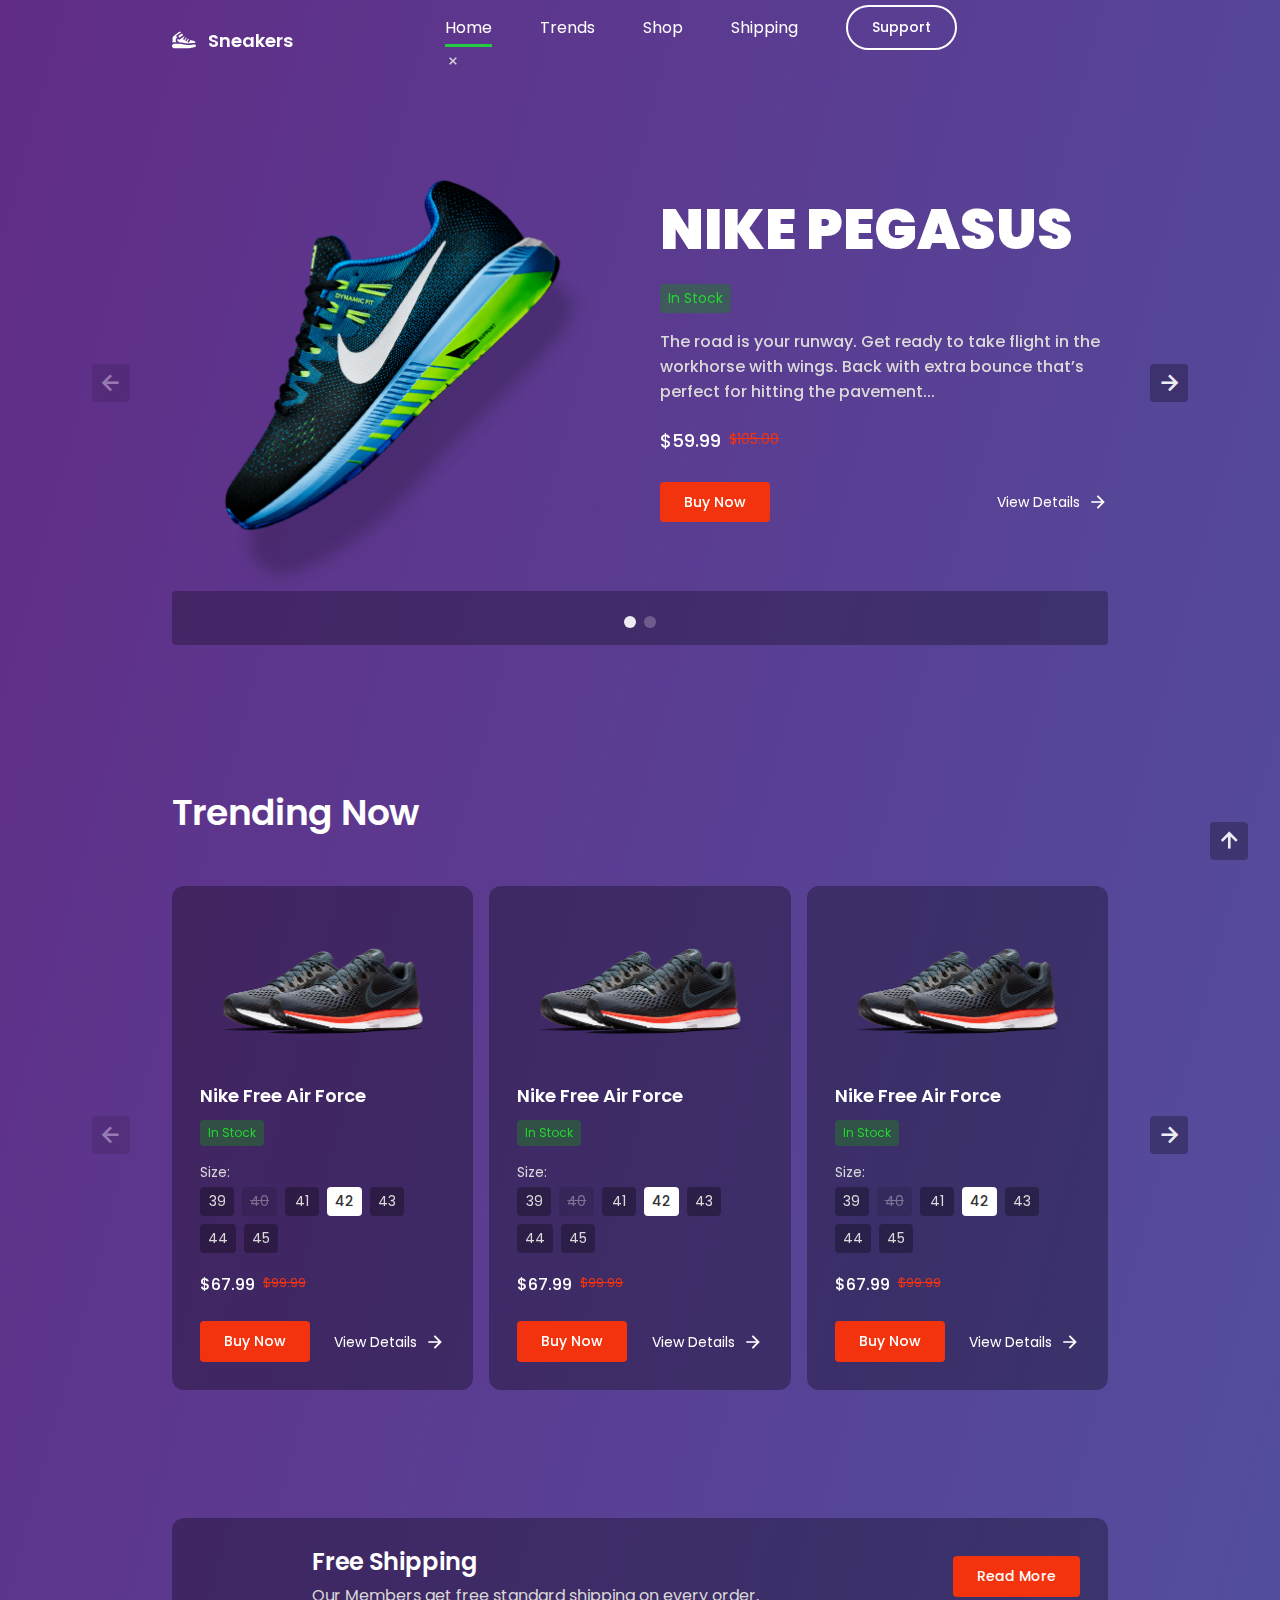
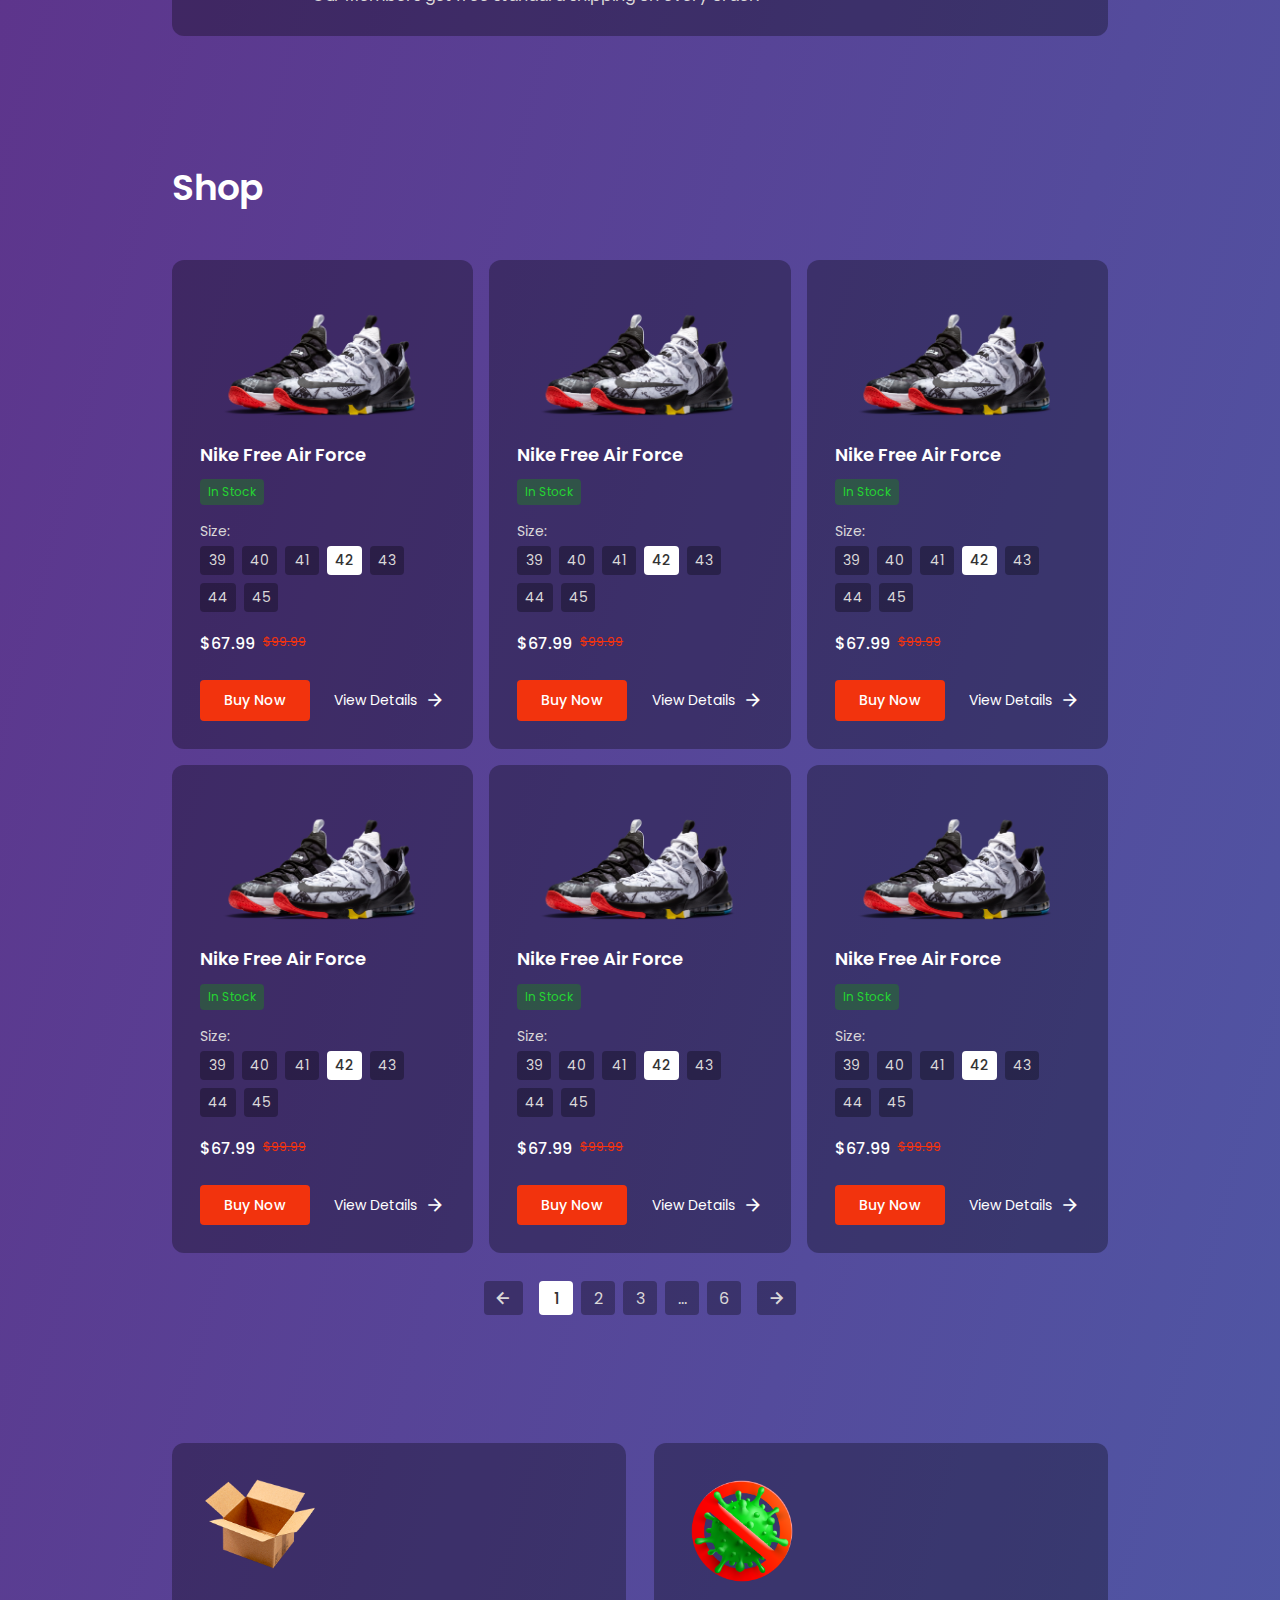
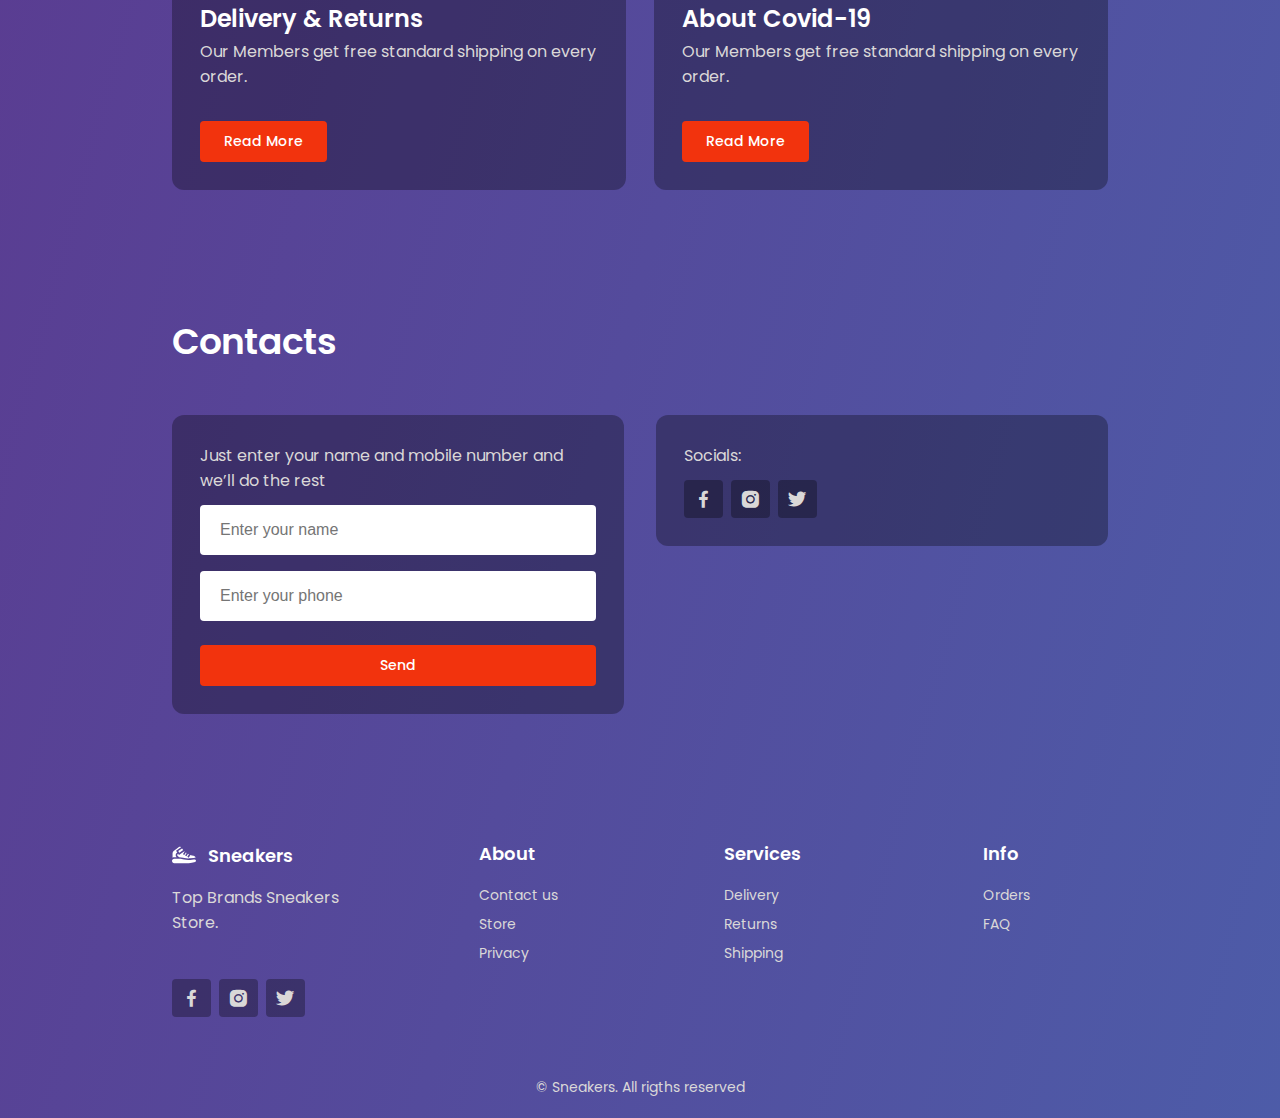
==== commit 7e52b79a: "Add responsive & adaptive" ====
--- a/index.html
+++ b/index.html
@@ -15,7 +15,7 @@
   <!-- Boxicons -->
   <link rel="stylesheet" href="https://cdn.jsdelivr.net/npm/boxicons@latest/css/boxicons.min.css" />
   <!-- CSS -->
-  <link rel="stylesheet" href="css/styles.css?v=1.4" />
+  <link rel="stylesheet" href="css/styles.css?v=1.6" />
   <title>Sneakers — Top Brands Sneakers Store!</title>
 </head>
 
@@ -40,7 +40,17 @@
           </li>
           <a href="#" class="nav__button button">Support</a>
         </ul>
+
+        <div class="nav__close-btn">
+          <i class='bx bx-x'></i>
+        </div>
       </div>
+
+      <button class="nav__hamburger hamburger--3dy hamburger" type="button">
+        <span class="hamburger-box">
+          <span class="hamburger-inner"></span>
+        </span>
+      </button>
     </nav>
   </header>
 
@@ -120,10 +130,12 @@
         </div>
 
         <div class="swiper__arrows">
-          <div class="swiper-pagination swiper-pagination-1"></div>
-
           <div class="swiper-button-prev swiper-button-prev-1 arrow__button">
             <i class="bx bx-left-arrow-alt swiper-icon"></i>
+          </div>
+
+          <div class="arrow__button arrow__button_unactive">
+            <div class="swiper-pagination swiper-pagination-1"></div>
           </div>
 
           <div class="swiper-button-next swiper-button-next-1 arrow__button">
@@ -172,8 +184,8 @@
                 </div>
 
                 <div class="trending__buttons product__buttons">
-                  <button class="button">Buy Now</button>
-                  <a href="#" class="button_link">
+                  <button class="button button_card">Buy Now</button>
+                  <a href="#" class="button_link button_card">
                     View Details
                     <span class="material-icons home__icon">arrow_forward</span>
                   </a>
@@ -214,8 +226,8 @@
                 </div>
 
                 <div class="trending__buttons product__buttons">
-                  <button class="button">Buy Now</button>
-                  <a href="#" class="button_link">
+                  <button class="button button_card">Buy Now</button>
+                  <a href="#" class="button_link button_card">
                     View Details
                     <span class="material-icons home__icon">arrow_forward</span>
                   </a>
@@ -256,8 +268,8 @@
                 </div>
 
                 <div class="trending__buttons product__buttons">
-                  <button class="button">Buy Now</button>
-                  <a href="#" class="button_link">
+                  <button class="button button_card">Buy Now</button>
+                  <a href="#" class="button_link button_card">
                     View Details
                     <span class="material-icons home__icon">arrow_forward</span>
                   </a>
@@ -298,8 +310,8 @@
                 </div>
 
                 <div class="trending__buttons product__buttons">
-                  <button class="button">Buy Now</button>
-                  <a href="#" class="button_link">
+                  <button class="button button_card">Buy Now</button>
+                  <a href="#" class="button_link button_card">
                     View Details
                     <span class="material-icons home__icon">arrow_forward</span>
                   </a>
@@ -377,8 +389,8 @@
             </div>
 
             <div class="shop__buttons product__buttons">
-              <button class="button">Buy Now</button>
-              <a href="#" class="button_link">
+              <button class="button button_card">Buy Now</button>
+              <a href="#" class="button_link button_card">
                 View Details
                 <span class="material-icons home__icon">arrow_forward</span>
               </a>
@@ -416,8 +428,8 @@
             </div>
 
             <div class="shop__buttons product__buttons">
-              <button class="button">Buy Now</button>
-              <a href="#" class="button_link">
+              <button class="button button_card">Buy Now</button>
+              <a href="#" class="button_link button_card">
                 View Details
                 <span class="material-icons home__icon">arrow_forward</span>
               </a>
@@ -455,8 +467,8 @@
             </div>
 
             <div class="shop__buttons product__buttons">
-              <button class="button">Buy Now</button>
-              <a href="#" class="button_link">
+              <button class="button button_card">Buy Now</button>
+              <a href="#" class="button_link button_card">
                 View Details
                 <span class="material-icons home__icon">arrow_forward</span>
               </a>
@@ -494,8 +506,8 @@
             </div>
 
             <div class="shop__buttons product__buttons">
-              <button class="button">Buy Now</button>
-              <a href="#" class="button_link">
+              <button class="button button_card">Buy Now</button>
+              <a href="#" class="button_link button_card">
                 View Details
                 <span class="material-icons home__icon">arrow_forward</span>
               </a>
@@ -533,8 +545,8 @@
             </div>
 
             <div class="shop__buttons product__buttons">
-              <button class="button">Buy Now</button>
-              <a href="#" class="button_link">
+              <button class="button button_card">Buy Now</button>
+              <a href="#" class="button_link button_card">
                 View Details
                 <span class="material-icons home__icon">arrow_forward</span>
               </a>
@@ -572,8 +584,8 @@
             </div>
 
             <div class="shop__buttons product__buttons">
-              <button class="button">Buy Now</button>
-              <a href="#" class="button_link">
+              <button class="button button_card">Buy Now</button>
+              <a href="#" class="button_link button_card">
                 View Details
                 <span class="material-icons home__icon">arrow_forward</span>
               </a>
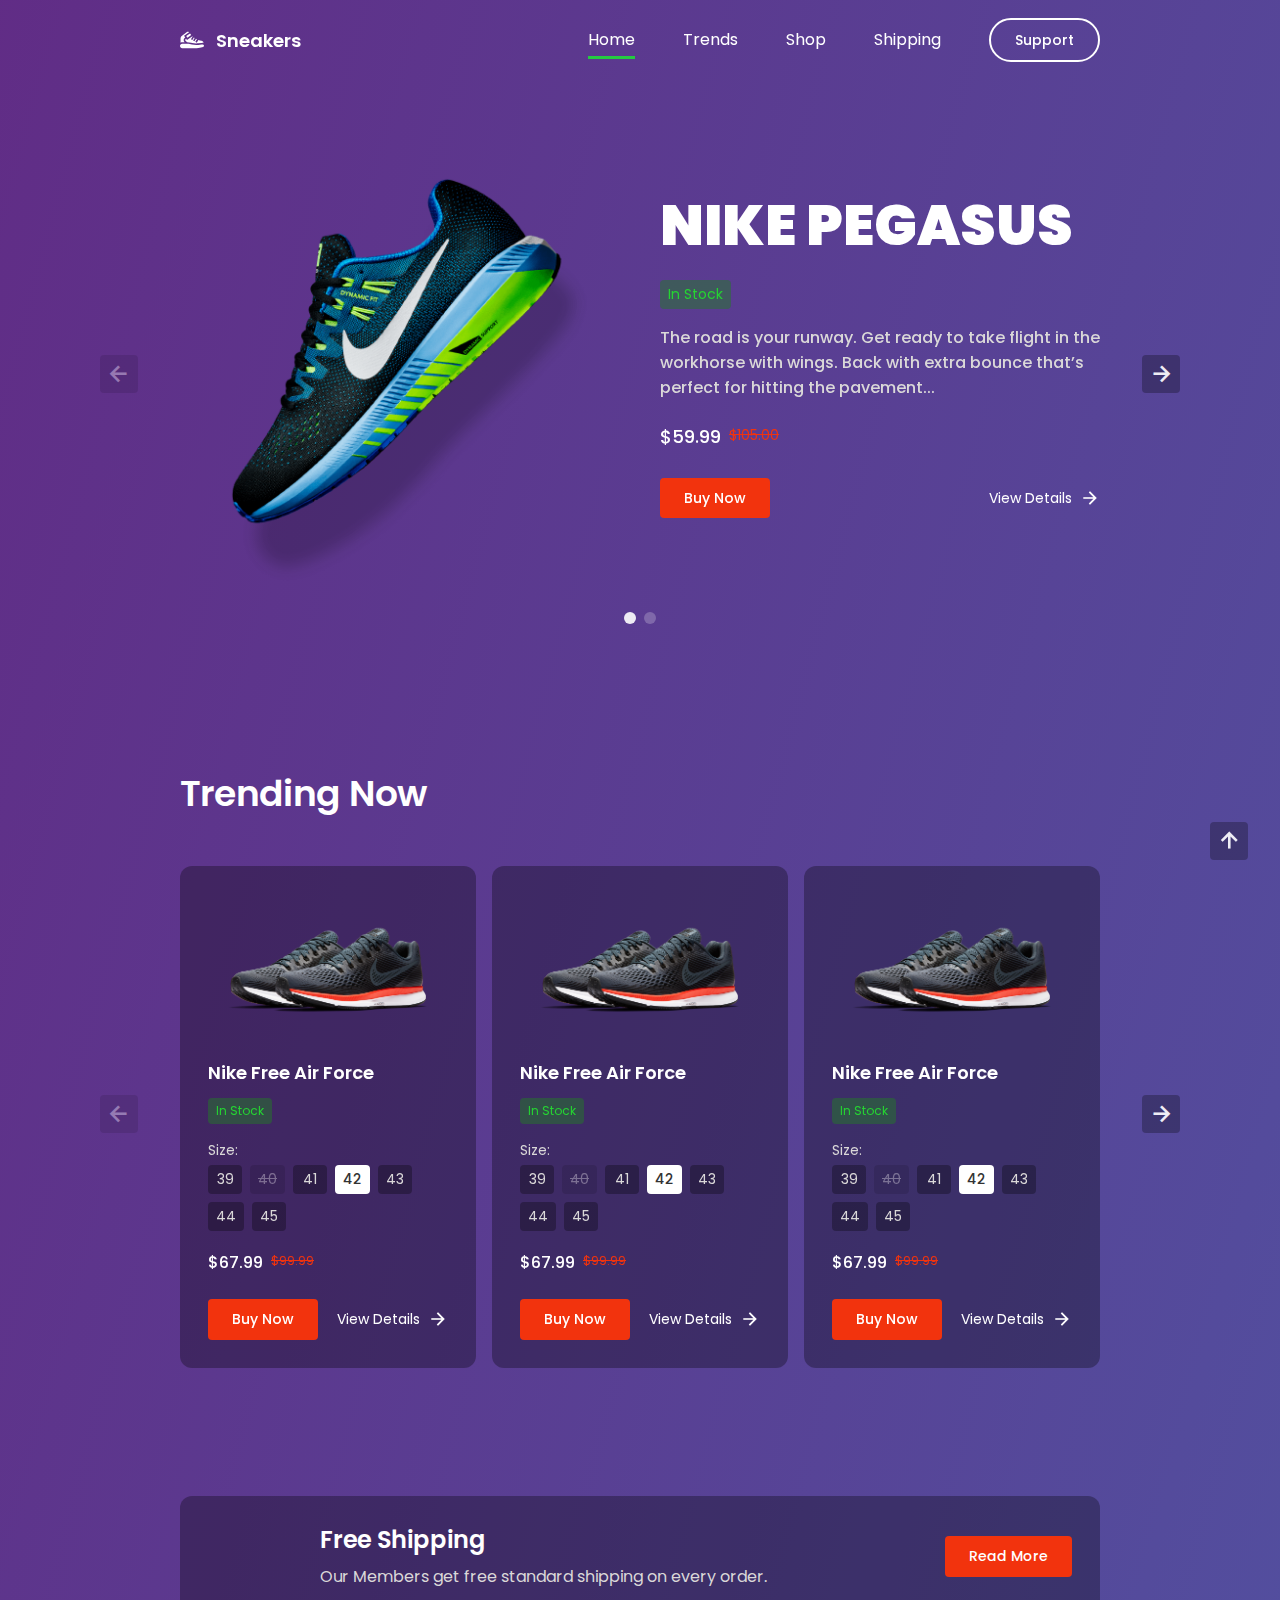
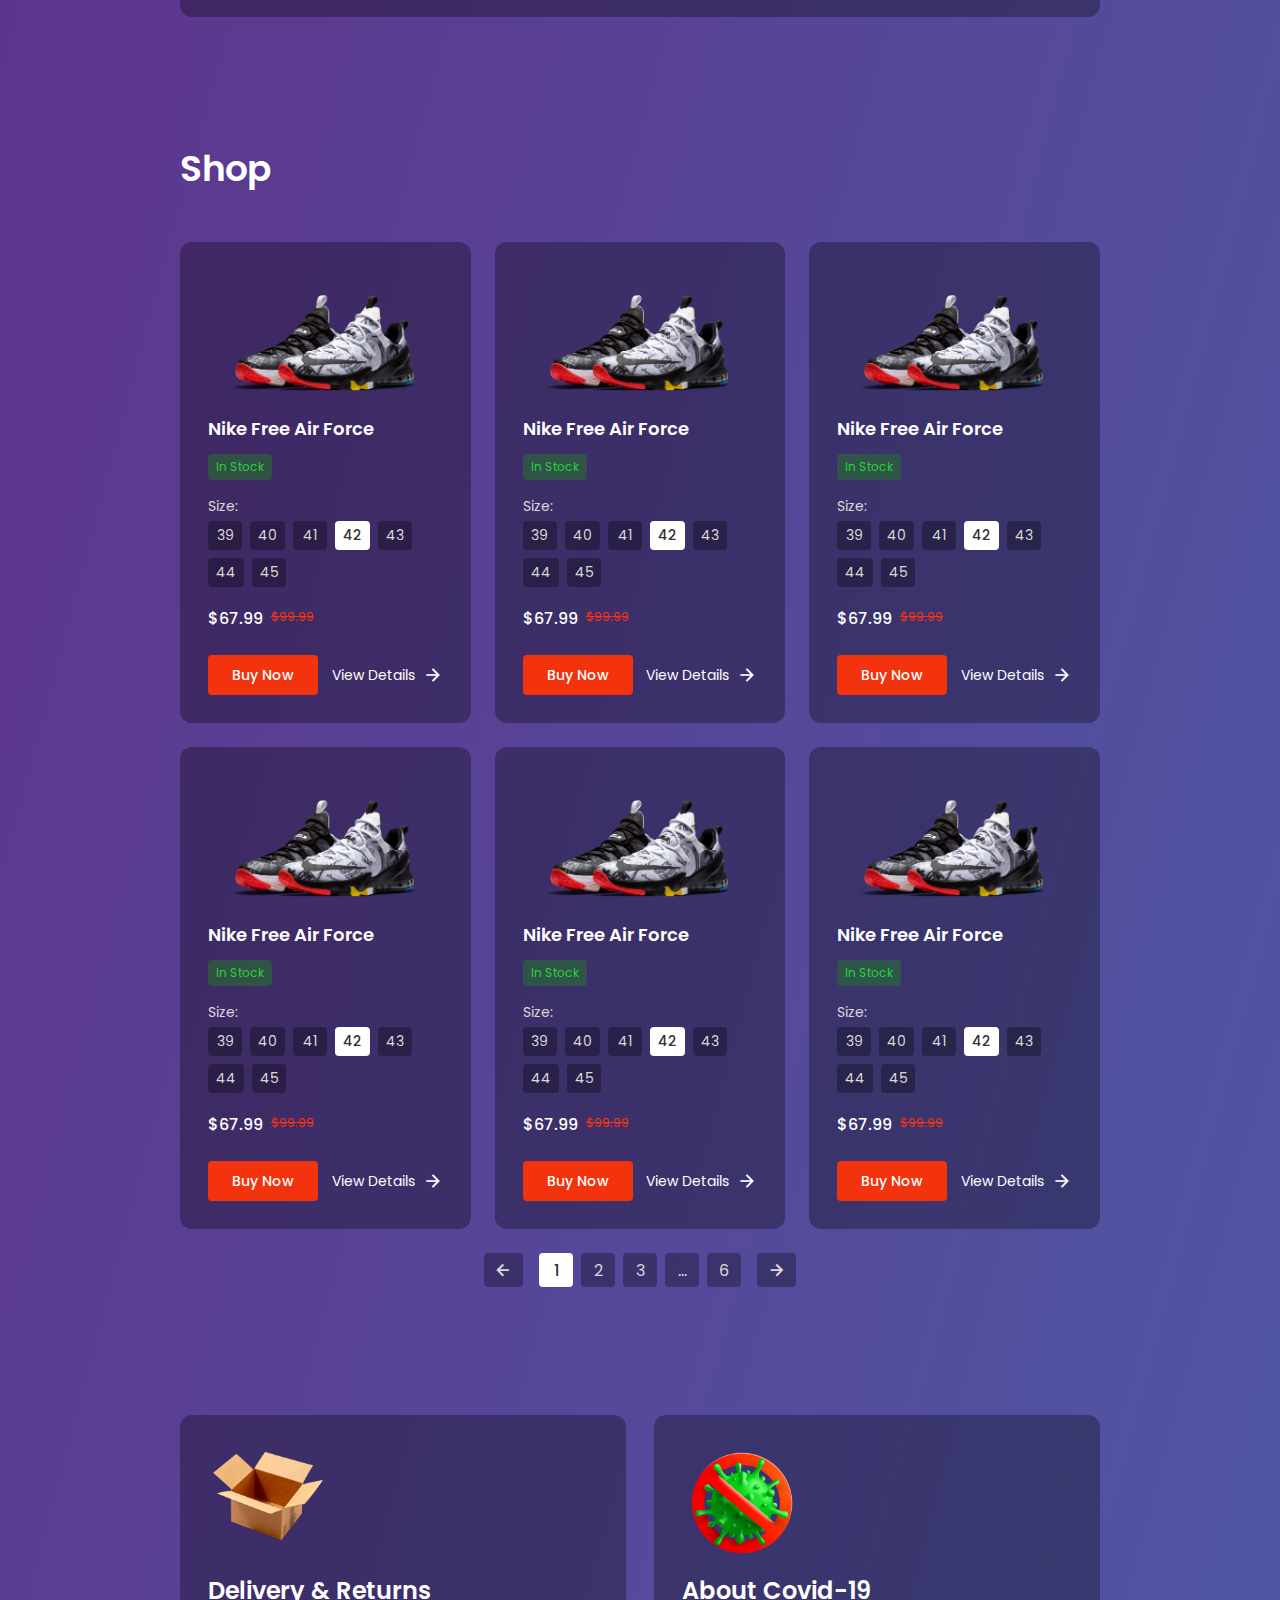
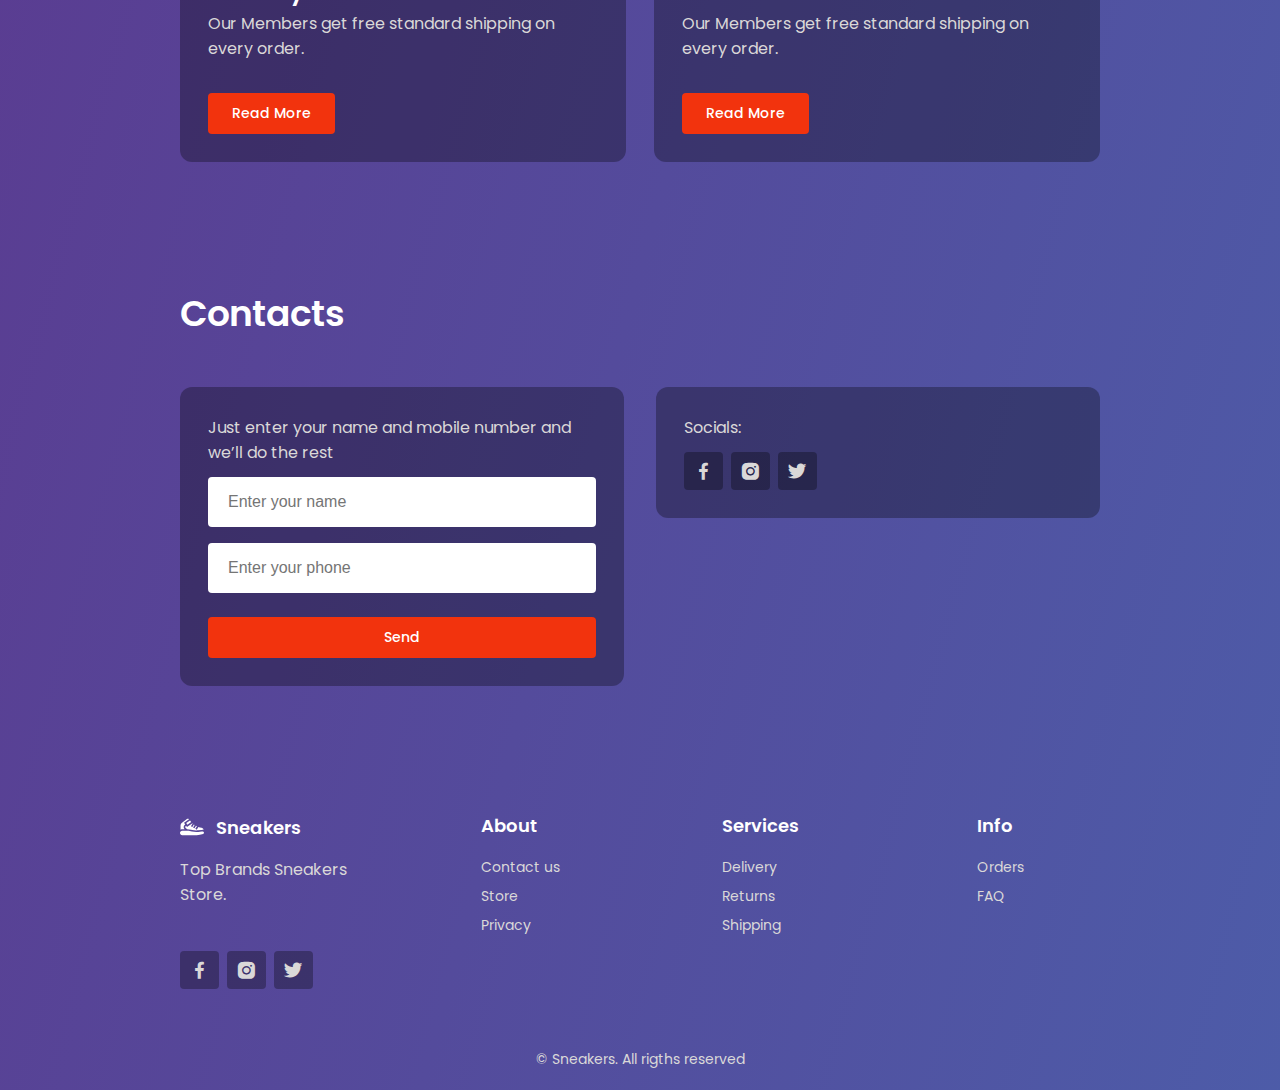
==== commit 7447c396: "Add more responsive styles" ====
--- a/index.html
+++ b/index.html
@@ -129,7 +129,7 @@
           </div>
         </div>
 
-        <div class="swiper__arrows">
+        <div class="home__arrows swiper__arrows">
           <div class="swiper-button-prev swiper-button-prev-1 arrow__button">
             <i class="bx bx-left-arrow-alt swiper-icon"></i>
           </div>
--- a/css/styles.css
+++ b/css/styles.css
@@ -69,6 +69,24 @@
   }
 }
 
+@media screen and (max-width: 992px) {
+  :root {
+    --biggest-font-size: 4.4rem;
+    --h1-font-size: 2.8rem;
+    --h2-font-size: 2.6rem;
+    --h3-font-size: 2.2rem;
+    --normal-font-size: 1.6rem;
+    --small-font-size: 1.4rem;
+    --smaller-font-size: 1.2rem;
+  }
+}
+
+@media screen and (max-width: 768px) {
+  :root {
+    --header-height: 60px;
+  }
+}
+
 * {
   -webkit-box-sizing: border-box;
           box-sizing: border-box;
@@ -91,19 +109,16 @@
   color: var(--text-color);
   position: relative;
   display: -webkit-box;
-  display: -webkit-flex;
   display: -ms-flexbox;
   display: flex;
   -webkit-box-orient: vertical;
   -webkit-box-direction: normal;
-  -webkit-flex-direction: column;
       -ms-flex-direction: column;
           flex-direction: column;
   background: var(--body-gradient);
   -webkit-animation: 20s infinite bganimation;
           animation: 20s infinite bganimation;
-  -webkit-background-size: 210% 120%;
-          background-size: 210% 120%;
+  background-size: 210% 120%;
 }
 
 img {
@@ -175,8 +190,1539 @@
   }
 }
 
+/*!
+ * Hamburgers
+ * @description Tasty CSS-animated hamburgers
+ * @author Jonathan Suh @jonsuh
+ * @site https://jonsuh.com/hamburgers
+ * @link https://github.com/jonsuh/hamburgers
+ */
+.hamburger {
+  padding: var(--space-3) var(--space-3);
+  display: -webkit-inline-box;
+  display: -ms-inline-flexbox;
+  display: inline-flex;
+  cursor: pointer;
+  -webkit-transition-property: opacity, -webkit-filter;
+  transition-property: opacity, -webkit-filter;
+  -o-transition-property: opacity, filter;
+  transition-property: opacity, filter;
+  transition-property: opacity, filter, -webkit-filter;
+  -webkit-transition-duration: 0.15s;
+       -o-transition-duration: 0.15s;
+          transition-duration: 0.15s;
+  -webkit-transition-timing-function: linear;
+       -o-transition-timing-function: linear;
+          transition-timing-function: linear;
+  font: inherit;
+  color: inherit;
+  text-transform: none;
+  background-color: transparent;
+  border: 0;
+  margin: 0;
+  overflow: visible;
+}
+
+.hamburger:hover {
+  opacity: 0.7;
+}
+
+.hamburger.is-active:hover {
+  opacity: 0.7;
+}
+
+.hamburger.is-active .hamburger-inner,
+.hamburger.is-active .hamburger-inner::before,
+.hamburger.is-active .hamburger-inner::after {
+  background-color: var(--primary-color);
+}
+
+.hamburger-box {
+  width: 28px;
+  height: 19px;
+  display: inline-block;
+  position: relative;
+}
+
+.hamburger-inner {
+  display: block;
+  top: 50%;
+  margin-top: -1.5px;
+}
+
+.hamburger-inner, .hamburger-inner::before, .hamburger-inner::after {
+  width: 28px;
+  height: 3px;
+  background-color: var(--primary-color);
+  border-radius: var(--border-radius-medium);
+  position: absolute;
+  -webkit-transition-property: -webkit-transform;
+  transition-property: -webkit-transform;
+  -o-transition-property: transform;
+  transition-property: transform;
+  transition-property: transform, -webkit-transform;
+  -webkit-transition-duration: 0.15s;
+       -o-transition-duration: 0.15s;
+          transition-duration: 0.15s;
+  -webkit-transition-timing-function: ease;
+       -o-transition-timing-function: ease;
+          transition-timing-function: ease;
+}
+
+.hamburger-inner::before, .hamburger-inner::after {
+  content: "";
+  display: block;
+}
+
+.hamburger-inner::before {
+  top: -8px;
+}
+
+.hamburger-inner::after {
+  bottom: -8px;
+}
+
+/*
+   * 3DX
+   */
+.hamburger--3dx .hamburger-box {
+  -webkit-perspective: 56px;
+          perspective: 56px;
+}
+
+.hamburger--3dx .hamburger-inner {
+  -webkit-transition: background-color 0s 0.1s cubic-bezier(0.645, 0.045, 0.355, 1), -webkit-transform 0.15s cubic-bezier(0.645, 0.045, 0.355, 1);
+  transition: background-color 0s 0.1s cubic-bezier(0.645, 0.045, 0.355, 1), -webkit-transform 0.15s cubic-bezier(0.645, 0.045, 0.355, 1);
+  -o-transition: transform 0.15s cubic-bezier(0.645, 0.045, 0.355, 1), background-color 0s 0.1s cubic-bezier(0.645, 0.045, 0.355, 1);
+  transition: transform 0.15s cubic-bezier(0.645, 0.045, 0.355, 1), background-color 0s 0.1s cubic-bezier(0.645, 0.045, 0.355, 1);
+  transition: transform 0.15s cubic-bezier(0.645, 0.045, 0.355, 1), background-color 0s 0.1s cubic-bezier(0.645, 0.045, 0.355, 1), -webkit-transform 0.15s cubic-bezier(0.645, 0.045, 0.355, 1);
+}
+
+.hamburger--3dx .hamburger-inner::before, .hamburger--3dx .hamburger-inner::after {
+  -webkit-transition: -webkit-transform 0s 0.1s cubic-bezier(0.645, 0.045, 0.355, 1);
+  transition: -webkit-transform 0s 0.1s cubic-bezier(0.645, 0.045, 0.355, 1);
+  -o-transition: transform 0s 0.1s cubic-bezier(0.645, 0.045, 0.355, 1);
+  transition: transform 0s 0.1s cubic-bezier(0.645, 0.045, 0.355, 1);
+  transition: transform 0s 0.1s cubic-bezier(0.645, 0.045, 0.355, 1), -webkit-transform 0s 0.1s cubic-bezier(0.645, 0.045, 0.355, 1);
+}
+
+.hamburger--3dx.is-active .hamburger-inner {
+  background-color: transparent !important;
+  -webkit-transform: rotateY(180deg);
+          transform: rotateY(180deg);
+}
+
+.hamburger--3dx.is-active .hamburger-inner::before {
+  -webkit-transform: translate3d(0, 8px, 0) rotate(45deg);
+          transform: translate3d(0, 8px, 0) rotate(45deg);
+}
+
+.hamburger--3dx.is-active .hamburger-inner::after {
+  -webkit-transform: translate3d(0, -8px, 0) rotate(-45deg);
+          transform: translate3d(0, -8px, 0) rotate(-45deg);
+}
+
+/*
+   * 3DX Reverse
+   */
+.hamburger--3dx-r .hamburger-box {
+  -webkit-perspective: 56px;
+          perspective: 56px;
+}
+
+.hamburger--3dx-r .hamburger-inner {
+  -webkit-transition: background-color 0s 0.1s cubic-bezier(0.645, 0.045, 0.355, 1), -webkit-transform 0.15s cubic-bezier(0.645, 0.045, 0.355, 1);
+  transition: background-color 0s 0.1s cubic-bezier(0.645, 0.045, 0.355, 1), -webkit-transform 0.15s cubic-bezier(0.645, 0.045, 0.355, 1);
+  -o-transition: transform 0.15s cubic-bezier(0.645, 0.045, 0.355, 1), background-color 0s 0.1s cubic-bezier(0.645, 0.045, 0.355, 1);
+  transition: transform 0.15s cubic-bezier(0.645, 0.045, 0.355, 1), background-color 0s 0.1s cubic-bezier(0.645, 0.045, 0.355, 1);
+  transition: transform 0.15s cubic-bezier(0.645, 0.045, 0.355, 1), background-color 0s 0.1s cubic-bezier(0.645, 0.045, 0.355, 1), -webkit-transform 0.15s cubic-bezier(0.645, 0.045, 0.355, 1);
+}
+
+.hamburger--3dx-r .hamburger-inner::before, .hamburger--3dx-r .hamburger-inner::after {
+  -webkit-transition: -webkit-transform 0s 0.1s cubic-bezier(0.645, 0.045, 0.355, 1);
+  transition: -webkit-transform 0s 0.1s cubic-bezier(0.645, 0.045, 0.355, 1);
+  -o-transition: transform 0s 0.1s cubic-bezier(0.645, 0.045, 0.355, 1);
+  transition: transform 0s 0.1s cubic-bezier(0.645, 0.045, 0.355, 1);
+  transition: transform 0s 0.1s cubic-bezier(0.645, 0.045, 0.355, 1), -webkit-transform 0s 0.1s cubic-bezier(0.645, 0.045, 0.355, 1);
+}
+
+.hamburger--3dx-r.is-active .hamburger-inner {
+  background-color: transparent !important;
+  -webkit-transform: rotateY(-180deg);
+          transform: rotateY(-180deg);
+}
+
+.hamburger--3dx-r.is-active .hamburger-inner::before {
+  -webkit-transform: translate3d(0, 8px, 0) rotate(45deg);
+          transform: translate3d(0, 8px, 0) rotate(45deg);
+}
+
+.hamburger--3dx-r.is-active .hamburger-inner::after {
+  -webkit-transform: translate3d(0, -8px, 0) rotate(-45deg);
+          transform: translate3d(0, -8px, 0) rotate(-45deg);
+}
+
+/*
+   * 3DY
+   */
+.hamburger--3dy .hamburger-box {
+  -webkit-perspective: 56px;
+          perspective: 56px;
+}
+
+.hamburger--3dy .hamburger-inner {
+  -webkit-transition: background-color 0s 0.1s cubic-bezier(0.645, 0.045, 0.355, 1), -webkit-transform 0.15s cubic-bezier(0.645, 0.045, 0.355, 1);
+  transition: background-color 0s 0.1s cubic-bezier(0.645, 0.045, 0.355, 1), -webkit-transform 0.15s cubic-bezier(0.645, 0.045, 0.355, 1);
+  -o-transition: transform 0.15s cubic-bezier(0.645, 0.045, 0.355, 1), background-color 0s 0.1s cubic-bezier(0.645, 0.045, 0.355, 1);
+  transition: transform 0.15s cubic-bezier(0.645, 0.045, 0.355, 1), background-color 0s 0.1s cubic-bezier(0.645, 0.045, 0.355, 1);
+  transition: transform 0.15s cubic-bezier(0.645, 0.045, 0.355, 1), background-color 0s 0.1s cubic-bezier(0.645, 0.045, 0.355, 1), -webkit-transform 0.15s cubic-bezier(0.645, 0.045, 0.355, 1);
+}
+
+.hamburger--3dy .hamburger-inner::before, .hamburger--3dy .hamburger-inner::after {
+  -webkit-transition: -webkit-transform 0s 0.1s cubic-bezier(0.645, 0.045, 0.355, 1);
+  transition: -webkit-transform 0s 0.1s cubic-bezier(0.645, 0.045, 0.355, 1);
+  -o-transition: transform 0s 0.1s cubic-bezier(0.645, 0.045, 0.355, 1);
+  transition: transform 0s 0.1s cubic-bezier(0.645, 0.045, 0.355, 1);
+  transition: transform 0s 0.1s cubic-bezier(0.645, 0.045, 0.355, 1), -webkit-transform 0s 0.1s cubic-bezier(0.645, 0.045, 0.355, 1);
+}
+
+.hamburger--3dy.is-active .hamburger-inner {
+  background-color: transparent !important;
+  -webkit-transform: rotateX(-180deg);
+          transform: rotateX(-180deg);
+}
+
+.hamburger--3dy.is-active .hamburger-inner::before {
+  -webkit-transform: translate3d(0, 8px, 0) rotate(45deg);
+          transform: translate3d(0, 8px, 0) rotate(45deg);
+}
+
+.hamburger--3dy.is-active .hamburger-inner::after {
+  -webkit-transform: translate3d(0, -8px, 0) rotate(-45deg);
+          transform: translate3d(0, -8px, 0) rotate(-45deg);
+}
+
+/*
+   * 3DY Reverse
+   */
+.hamburger--3dy-r .hamburger-box {
+  -webkit-perspective: 56px;
+          perspective: 56px;
+}
+
+.hamburger--3dy-r .hamburger-inner {
+  -webkit-transition: background-color 0s 0.1s cubic-bezier(0.645, 0.045, 0.355, 1), -webkit-transform 0.15s cubic-bezier(0.645, 0.045, 0.355, 1);
+  transition: background-color 0s 0.1s cubic-bezier(0.645, 0.045, 0.355, 1), -webkit-transform 0.15s cubic-bezier(0.645, 0.045, 0.355, 1);
+  -o-transition: transform 0.15s cubic-bezier(0.645, 0.045, 0.355, 1), background-color 0s 0.1s cubic-bezier(0.645, 0.045, 0.355, 1);
+  transition: transform 0.15s cubic-bezier(0.645, 0.045, 0.355, 1), background-color 0s 0.1s cubic-bezier(0.645, 0.045, 0.355, 1);
+  transition: transform 0.15s cubic-bezier(0.645, 0.045, 0.355, 1), background-color 0s 0.1s cubic-bezier(0.645, 0.045, 0.355, 1), -webkit-transform 0.15s cubic-bezier(0.645, 0.045, 0.355, 1);
+}
+
+.hamburger--3dy-r .hamburger-inner::before, .hamburger--3dy-r .hamburger-inner::after {
+  -webkit-transition: -webkit-transform 0s 0.1s cubic-bezier(0.645, 0.045, 0.355, 1);
+  transition: -webkit-transform 0s 0.1s cubic-bezier(0.645, 0.045, 0.355, 1);
+  -o-transition: transform 0s 0.1s cubic-bezier(0.645, 0.045, 0.355, 1);
+  transition: transform 0s 0.1s cubic-bezier(0.645, 0.045, 0.355, 1);
+  transition: transform 0s 0.1s cubic-bezier(0.645, 0.045, 0.355, 1), -webkit-transform 0s 0.1s cubic-bezier(0.645, 0.045, 0.355, 1);
+}
+
+.hamburger--3dy-r.is-active .hamburger-inner {
+  background-color: transparent !important;
+  -webkit-transform: rotateX(180deg);
+          transform: rotateX(180deg);
+}
+
+.hamburger--3dy-r.is-active .hamburger-inner::before {
+  -webkit-transform: translate3d(0, 8px, 0) rotate(45deg);
+          transform: translate3d(0, 8px, 0) rotate(45deg);
+}
+
+.hamburger--3dy-r.is-active .hamburger-inner::after {
+  -webkit-transform: translate3d(0, -8px, 0) rotate(-45deg);
+          transform: translate3d(0, -8px, 0) rotate(-45deg);
+}
+
+/*
+   * 3DXY
+   */
+.hamburger--3dxy .hamburger-box {
+  -webkit-perspective: 56px;
+          perspective: 56px;
+}
+
+.hamburger--3dxy .hamburger-inner {
+  -webkit-transition: background-color 0s 0.1s cubic-bezier(0.645, 0.045, 0.355, 1), -webkit-transform 0.15s cubic-bezier(0.645, 0.045, 0.355, 1);
+  transition: background-color 0s 0.1s cubic-bezier(0.645, 0.045, 0.355, 1), -webkit-transform 0.15s cubic-bezier(0.645, 0.045, 0.355, 1);
+  -o-transition: transform 0.15s cubic-bezier(0.645, 0.045, 0.355, 1), background-color 0s 0.1s cubic-bezier(0.645, 0.045, 0.355, 1);
+  transition: transform 0.15s cubic-bezier(0.645, 0.045, 0.355, 1), background-color 0s 0.1s cubic-bezier(0.645, 0.045, 0.355, 1);
+  transition: transform 0.15s cubic-bezier(0.645, 0.045, 0.355, 1), background-color 0s 0.1s cubic-bezier(0.645, 0.045, 0.355, 1), -webkit-transform 0.15s cubic-bezier(0.645, 0.045, 0.355, 1);
+}
+
+.hamburger--3dxy .hamburger-inner::before, .hamburger--3dxy .hamburger-inner::after {
+  -webkit-transition: -webkit-transform 0s 0.1s cubic-bezier(0.645, 0.045, 0.355, 1);
+  transition: -webkit-transform 0s 0.1s cubic-bezier(0.645, 0.045, 0.355, 1);
+  -o-transition: transform 0s 0.1s cubic-bezier(0.645, 0.045, 0.355, 1);
+  transition: transform 0s 0.1s cubic-bezier(0.645, 0.045, 0.355, 1);
+  transition: transform 0s 0.1s cubic-bezier(0.645, 0.045, 0.355, 1), -webkit-transform 0s 0.1s cubic-bezier(0.645, 0.045, 0.355, 1);
+}
+
+.hamburger--3dxy.is-active .hamburger-inner {
+  background-color: transparent !important;
+  -webkit-transform: rotateX(180deg) rotateY(180deg);
+          transform: rotateX(180deg) rotateY(180deg);
+}
+
+.hamburger--3dxy.is-active .hamburger-inner::before {
+  -webkit-transform: translate3d(0, 8px, 0) rotate(45deg);
+          transform: translate3d(0, 8px, 0) rotate(45deg);
+}
+
+.hamburger--3dxy.is-active .hamburger-inner::after {
+  -webkit-transform: translate3d(0, -8px, 0) rotate(-45deg);
+          transform: translate3d(0, -8px, 0) rotate(-45deg);
+}
+
+/*
+   * 3DXY Reverse
+   */
+.hamburger--3dxy-r .hamburger-box {
+  -webkit-perspective: 56px;
+          perspective: 56px;
+}
+
+.hamburger--3dxy-r .hamburger-inner {
+  -webkit-transition: background-color 0s 0.1s cubic-bezier(0.645, 0.045, 0.355, 1), -webkit-transform 0.15s cubic-bezier(0.645, 0.045, 0.355, 1);
+  transition: background-color 0s 0.1s cubic-bezier(0.645, 0.045, 0.355, 1), -webkit-transform 0.15s cubic-bezier(0.645, 0.045, 0.355, 1);
+  -o-transition: transform 0.15s cubic-bezier(0.645, 0.045, 0.355, 1), background-color 0s 0.1s cubic-bezier(0.645, 0.045, 0.355, 1);
+  transition: transform 0.15s cubic-bezier(0.645, 0.045, 0.355, 1), background-color 0s 0.1s cubic-bezier(0.645, 0.045, 0.355, 1);
+  transition: transform 0.15s cubic-bezier(0.645, 0.045, 0.355, 1), background-color 0s 0.1s cubic-bezier(0.645, 0.045, 0.355, 1), -webkit-transform 0.15s cubic-bezier(0.645, 0.045, 0.355, 1);
+}
+
+.hamburger--3dxy-r .hamburger-inner::before, .hamburger--3dxy-r .hamburger-inner::after {
+  -webkit-transition: -webkit-transform 0s 0.1s cubic-bezier(0.645, 0.045, 0.355, 1);
+  transition: -webkit-transform 0s 0.1s cubic-bezier(0.645, 0.045, 0.355, 1);
+  -o-transition: transform 0s 0.1s cubic-bezier(0.645, 0.045, 0.355, 1);
+  transition: transform 0s 0.1s cubic-bezier(0.645, 0.045, 0.355, 1);
+  transition: transform 0s 0.1s cubic-bezier(0.645, 0.045, 0.355, 1), -webkit-transform 0s 0.1s cubic-bezier(0.645, 0.045, 0.355, 1);
+}
+
+.hamburger--3dxy-r.is-active .hamburger-inner {
+  background-color: transparent !important;
+  -webkit-transform: rotateX(180deg) rotateY(180deg) rotateZ(-180deg);
+          transform: rotateX(180deg) rotateY(180deg) rotateZ(-180deg);
+}
+
+.hamburger--3dxy-r.is-active .hamburger-inner::before {
+  -webkit-transform: translate3d(0, 8px, 0) rotate(45deg);
+          transform: translate3d(0, 8px, 0) rotate(45deg);
+}
+
+.hamburger--3dxy-r.is-active .hamburger-inner::after {
+  -webkit-transform: translate3d(0, -8px, 0) rotate(-45deg);
+          transform: translate3d(0, -8px, 0) rotate(-45deg);
+}
+
+/*
+   * Arrow
+   */
+.hamburger--arrow.is-active .hamburger-inner::before {
+  -webkit-transform: translate3d(-5.6px, 0, 0) rotate(-45deg) scale(0.7, 1);
+          transform: translate3d(-5.6px, 0, 0) rotate(-45deg) scale(0.7, 1);
+}
+
+.hamburger--arrow.is-active .hamburger-inner::after {
+  -webkit-transform: translate3d(-5.6px, 0, 0) rotate(45deg) scale(0.7, 1);
+          transform: translate3d(-5.6px, 0, 0) rotate(45deg) scale(0.7, 1);
+}
+
+/*
+   * Arrow Right
+   */
+.hamburger--arrow-r.is-active .hamburger-inner::before {
+  -webkit-transform: translate3d(5.6px, 0, 0) rotate(45deg) scale(0.7, 1);
+          transform: translate3d(5.6px, 0, 0) rotate(45deg) scale(0.7, 1);
+}
+
+.hamburger--arrow-r.is-active .hamburger-inner::after {
+  -webkit-transform: translate3d(5.6px, 0, 0) rotate(-45deg) scale(0.7, 1);
+          transform: translate3d(5.6px, 0, 0) rotate(-45deg) scale(0.7, 1);
+}
+
+/*
+   * Arrow Alt
+   */
+.hamburger--arrowalt .hamburger-inner::before {
+  -webkit-transition: top 0.1s 0.1s ease, -webkit-transform 0.1s cubic-bezier(0.165, 0.84, 0.44, 1);
+  transition: top 0.1s 0.1s ease, -webkit-transform 0.1s cubic-bezier(0.165, 0.84, 0.44, 1);
+  -o-transition: top 0.1s 0.1s ease, transform 0.1s cubic-bezier(0.165, 0.84, 0.44, 1);
+  transition: top 0.1s 0.1s ease, transform 0.1s cubic-bezier(0.165, 0.84, 0.44, 1);
+  transition: top 0.1s 0.1s ease, transform 0.1s cubic-bezier(0.165, 0.84, 0.44, 1), -webkit-transform 0.1s cubic-bezier(0.165, 0.84, 0.44, 1);
+}
+
+.hamburger--arrowalt .hamburger-inner::after {
+  -webkit-transition: bottom 0.1s 0.1s ease, -webkit-transform 0.1s cubic-bezier(0.165, 0.84, 0.44, 1);
+  transition: bottom 0.1s 0.1s ease, -webkit-transform 0.1s cubic-bezier(0.165, 0.84, 0.44, 1);
+  -o-transition: bottom 0.1s 0.1s ease, transform 0.1s cubic-bezier(0.165, 0.84, 0.44, 1);
+  transition: bottom 0.1s 0.1s ease, transform 0.1s cubic-bezier(0.165, 0.84, 0.44, 1);
+  transition: bottom 0.1s 0.1s ease, transform 0.1s cubic-bezier(0.165, 0.84, 0.44, 1), -webkit-transform 0.1s cubic-bezier(0.165, 0.84, 0.44, 1);
+}
+
+.hamburger--arrowalt.is-active .hamburger-inner::before {
+  top: 0;
+  -webkit-transform: translate3d(-5.6px, -7px, 0) rotate(-45deg) scale(0.7, 1);
+          transform: translate3d(-5.6px, -7px, 0) rotate(-45deg) scale(0.7, 1);
+  -webkit-transition: top 0.1s ease, -webkit-transform 0.1s 0.1s cubic-bezier(0.895, 0.03, 0.685, 0.22);
+  transition: top 0.1s ease, -webkit-transform 0.1s 0.1s cubic-bezier(0.895, 0.03, 0.685, 0.22);
+  -o-transition: top 0.1s ease, transform 0.1s 0.1s cubic-bezier(0.895, 0.03, 0.685, 0.22);
+  transition: top 0.1s ease, transform 0.1s 0.1s cubic-bezier(0.895, 0.03, 0.685, 0.22);
+  transition: top 0.1s ease, transform 0.1s 0.1s cubic-bezier(0.895, 0.03, 0.685, 0.22), -webkit-transform 0.1s 0.1s cubic-bezier(0.895, 0.03, 0.685, 0.22);
+}
+
+.hamburger--arrowalt.is-active .hamburger-inner::after {
+  bottom: 0;
+  -webkit-transform: translate3d(-5.6px, 7px, 0) rotate(45deg) scale(0.7, 1);
+          transform: translate3d(-5.6px, 7px, 0) rotate(45deg) scale(0.7, 1);
+  -webkit-transition: bottom 0.1s ease, -webkit-transform 0.1s 0.1s cubic-bezier(0.895, 0.03, 0.685, 0.22);
+  transition: bottom 0.1s ease, -webkit-transform 0.1s 0.1s cubic-bezier(0.895, 0.03, 0.685, 0.22);
+  -o-transition: bottom 0.1s ease, transform 0.1s 0.1s cubic-bezier(0.895, 0.03, 0.685, 0.22);
+  transition: bottom 0.1s ease, transform 0.1s 0.1s cubic-bezier(0.895, 0.03, 0.685, 0.22);
+  transition: bottom 0.1s ease, transform 0.1s 0.1s cubic-bezier(0.895, 0.03, 0.685, 0.22), -webkit-transform 0.1s 0.1s cubic-bezier(0.895, 0.03, 0.685, 0.22);
+}
+
+/*
+   * Arrow Alt Right
+   */
+.hamburger--arrowalt-r .hamburger-inner::before {
+  -webkit-transition: top 0.1s 0.1s ease, -webkit-transform 0.1s cubic-bezier(0.165, 0.84, 0.44, 1);
+  transition: top 0.1s 0.1s ease, -webkit-transform 0.1s cubic-bezier(0.165, 0.84, 0.44, 1);
+  -o-transition: top 0.1s 0.1s ease, transform 0.1s cubic-bezier(0.165, 0.84, 0.44, 1);
+  transition: top 0.1s 0.1s ease, transform 0.1s cubic-bezier(0.165, 0.84, 0.44, 1);
+  transition: top 0.1s 0.1s ease, transform 0.1s cubic-bezier(0.165, 0.84, 0.44, 1), -webkit-transform 0.1s cubic-bezier(0.165, 0.84, 0.44, 1);
+}
+
+.hamburger--arrowalt-r .hamburger-inner::after {
+  -webkit-transition: bottom 0.1s 0.1s ease, -webkit-transform 0.1s cubic-bezier(0.165, 0.84, 0.44, 1);
+  transition: bottom 0.1s 0.1s ease, -webkit-transform 0.1s cubic-bezier(0.165, 0.84, 0.44, 1);
+  -o-transition: bottom 0.1s 0.1s ease, transform 0.1s cubic-bezier(0.165, 0.84, 0.44, 1);
+  transition: bottom 0.1s 0.1s ease, transform 0.1s cubic-bezier(0.165, 0.84, 0.44, 1);
+  transition: bottom 0.1s 0.1s ease, transform 0.1s cubic-bezier(0.165, 0.84, 0.44, 1), -webkit-transform 0.1s cubic-bezier(0.165, 0.84, 0.44, 1);
+}
+
+.hamburger--arrowalt-r.is-active .hamburger-inner::before {
+  top: 0;
+  -webkit-transform: translate3d(5.6px, -7px, 0) rotate(45deg) scale(0.7, 1);
+          transform: translate3d(5.6px, -7px, 0) rotate(45deg) scale(0.7, 1);
+  -webkit-transition: top 0.1s ease, -webkit-transform 0.1s 0.1s cubic-bezier(0.895, 0.03, 0.685, 0.22);
+  transition: top 0.1s ease, -webkit-transform 0.1s 0.1s cubic-bezier(0.895, 0.03, 0.685, 0.22);
+  -o-transition: top 0.1s ease, transform 0.1s 0.1s cubic-bezier(0.895, 0.03, 0.685, 0.22);
+  transition: top 0.1s ease, transform 0.1s 0.1s cubic-bezier(0.895, 0.03, 0.685, 0.22);
+  transition: top 0.1s ease, transform 0.1s 0.1s cubic-bezier(0.895, 0.03, 0.685, 0.22), -webkit-transform 0.1s 0.1s cubic-bezier(0.895, 0.03, 0.685, 0.22);
+}
+
+.hamburger--arrowalt-r.is-active .hamburger-inner::after {
+  bottom: 0;
+  -webkit-transform: translate3d(5.6px, 7px, 0) rotate(-45deg) scale(0.7, 1);
+          transform: translate3d(5.6px, 7px, 0) rotate(-45deg) scale(0.7, 1);
+  -webkit-transition: bottom 0.1s ease, -webkit-transform 0.1s 0.1s cubic-bezier(0.895, 0.03, 0.685, 0.22);
+  transition: bottom 0.1s ease, -webkit-transform 0.1s 0.1s cubic-bezier(0.895, 0.03, 0.685, 0.22);
+  -o-transition: bottom 0.1s ease, transform 0.1s 0.1s cubic-bezier(0.895, 0.03, 0.685, 0.22);
+  transition: bottom 0.1s ease, transform 0.1s 0.1s cubic-bezier(0.895, 0.03, 0.685, 0.22);
+  transition: bottom 0.1s ease, transform 0.1s 0.1s cubic-bezier(0.895, 0.03, 0.685, 0.22), -webkit-transform 0.1s 0.1s cubic-bezier(0.895, 0.03, 0.685, 0.22);
+}
+
+/*
+   * Arrow Turn
+   */
+.hamburger--arrowturn.is-active .hamburger-inner {
+  -webkit-transform: rotate(-180deg);
+      -ms-transform: rotate(-180deg);
+          transform: rotate(-180deg);
+}
+
+.hamburger--arrowturn.is-active .hamburger-inner::before {
+  -webkit-transform: translate3d(8px, 0, 0) rotate(45deg) scale(0.7, 1);
+          transform: translate3d(8px, 0, 0) rotate(45deg) scale(0.7, 1);
+}
+
+.hamburger--arrowturn.is-active .hamburger-inner::after {
+  -webkit-transform: translate3d(8px, 0, 0) rotate(-45deg) scale(0.7, 1);
+          transform: translate3d(8px, 0, 0) rotate(-45deg) scale(0.7, 1);
+}
+
+/*
+   * Arrow Turn Right
+   */
+.hamburger--arrowturn-r.is-active .hamburger-inner {
+  -webkit-transform: rotate(-180deg);
+      -ms-transform: rotate(-180deg);
+          transform: rotate(-180deg);
+}
+
+.hamburger--arrowturn-r.is-active .hamburger-inner::before {
+  -webkit-transform: translate3d(-8px, 0, 0) rotate(-45deg) scale(0.7, 1);
+          transform: translate3d(-8px, 0, 0) rotate(-45deg) scale(0.7, 1);
+}
+
+.hamburger--arrowturn-r.is-active .hamburger-inner::after {
+  -webkit-transform: translate3d(-8px, 0, 0) rotate(45deg) scale(0.7, 1);
+          transform: translate3d(-8px, 0, 0) rotate(45deg) scale(0.7, 1);
+}
+
+/*
+   * Boring
+   */
+.hamburger--boring .hamburger-inner, .hamburger--boring .hamburger-inner::before, .hamburger--boring .hamburger-inner::after {
+  -webkit-transition-property: none;
+  -o-transition-property: none;
+  transition-property: none;
+}
+
+.hamburger--boring.is-active .hamburger-inner {
+  -webkit-transform: rotate(45deg);
+      -ms-transform: rotate(45deg);
+          transform: rotate(45deg);
+}
+
+.hamburger--boring.is-active .hamburger-inner::before {
+  top: 0;
+  opacity: 0;
+}
+
+.hamburger--boring.is-active .hamburger-inner::after {
+  bottom: 0;
+  -webkit-transform: rotate(-90deg);
+      -ms-transform: rotate(-90deg);
+          transform: rotate(-90deg);
+}
+
+/*
+   * Collapse
+   */
+.hamburger--collapse .hamburger-inner {
+  top: auto;
+  bottom: 0;
+  -webkit-transition-duration: 0.13s;
+       -o-transition-duration: 0.13s;
+          transition-duration: 0.13s;
+  -webkit-transition-delay: 0.13s;
+       -o-transition-delay: 0.13s;
+          transition-delay: 0.13s;
+  -webkit-transition-timing-function: cubic-bezier(0.55, 0.055, 0.675, 0.19);
+       -o-transition-timing-function: cubic-bezier(0.55, 0.055, 0.675, 0.19);
+          transition-timing-function: cubic-bezier(0.55, 0.055, 0.675, 0.19);
+}
+
+.hamburger--collapse .hamburger-inner::after {
+  top: -16px;
+  -webkit-transition: top 0.2s 0.2s cubic-bezier(0.33333, 0.66667, 0.66667, 1), opacity 0.1s linear;
+  -o-transition: top 0.2s 0.2s cubic-bezier(0.33333, 0.66667, 0.66667, 1), opacity 0.1s linear;
+  transition: top 0.2s 0.2s cubic-bezier(0.33333, 0.66667, 0.66667, 1), opacity 0.1s linear;
+}
+
+.hamburger--collapse .hamburger-inner::before {
+  -webkit-transition: top 0.12s 0.2s cubic-bezier(0.33333, 0.66667, 0.66667, 1), -webkit-transform 0.13s cubic-bezier(0.55, 0.055, 0.675, 0.19);
+  transition: top 0.12s 0.2s cubic-bezier(0.33333, 0.66667, 0.66667, 1), -webkit-transform 0.13s cubic-bezier(0.55, 0.055, 0.675, 0.19);
+  -o-transition: top 0.12s 0.2s cubic-bezier(0.33333, 0.66667, 0.66667, 1), transform 0.13s cubic-bezier(0.55, 0.055, 0.675, 0.19);
+  transition: top 0.12s 0.2s cubic-bezier(0.33333, 0.66667, 0.66667, 1), transform 0.13s cubic-bezier(0.55, 0.055, 0.675, 0.19);
+  transition: top 0.12s 0.2s cubic-bezier(0.33333, 0.66667, 0.66667, 1), transform 0.13s cubic-bezier(0.55, 0.055, 0.675, 0.19), -webkit-transform 0.13s cubic-bezier(0.55, 0.055, 0.675, 0.19);
+}
+
+.hamburger--collapse.is-active .hamburger-inner {
+  -webkit-transform: translate3d(0, -8px, 0) rotate(-45deg);
+          transform: translate3d(0, -8px, 0) rotate(-45deg);
+  -webkit-transition-delay: 0.22s;
+       -o-transition-delay: 0.22s;
+          transition-delay: 0.22s;
+  -webkit-transition-timing-function: cubic-bezier(0.215, 0.61, 0.355, 1);
+       -o-transition-timing-function: cubic-bezier(0.215, 0.61, 0.355, 1);
+          transition-timing-function: cubic-bezier(0.215, 0.61, 0.355, 1);
+}
+
+.hamburger--collapse.is-active .hamburger-inner::after {
+  top: 0;
+  opacity: 0;
+  -webkit-transition: top 0.2s cubic-bezier(0.33333, 0, 0.66667, 0.33333), opacity 0.1s 0.22s linear;
+  -o-transition: top 0.2s cubic-bezier(0.33333, 0, 0.66667, 0.33333), opacity 0.1s 0.22s linear;
+  transition: top 0.2s cubic-bezier(0.33333, 0, 0.66667, 0.33333), opacity 0.1s 0.22s linear;
+}
+
+.hamburger--collapse.is-active .hamburger-inner::before {
+  top: 0;
+  -webkit-transform: rotate(-90deg);
+      -ms-transform: rotate(-90deg);
+          transform: rotate(-90deg);
+  -webkit-transition: top 0.1s 0.16s cubic-bezier(0.33333, 0, 0.66667, 0.33333), -webkit-transform 0.13s 0.25s cubic-bezier(0.215, 0.61, 0.355, 1);
+  transition: top 0.1s 0.16s cubic-bezier(0.33333, 0, 0.66667, 0.33333), -webkit-transform 0.13s 0.25s cubic-bezier(0.215, 0.61, 0.355, 1);
+  -o-transition: top 0.1s 0.16s cubic-bezier(0.33333, 0, 0.66667, 0.33333), transform 0.13s 0.25s cubic-bezier(0.215, 0.61, 0.355, 1);
+  transition: top 0.1s 0.16s cubic-bezier(0.33333, 0, 0.66667, 0.33333), transform 0.13s 0.25s cubic-bezier(0.215, 0.61, 0.355, 1);
+  transition: top 0.1s 0.16s cubic-bezier(0.33333, 0, 0.66667, 0.33333), transform 0.13s 0.25s cubic-bezier(0.215, 0.61, 0.355, 1), -webkit-transform 0.13s 0.25s cubic-bezier(0.215, 0.61, 0.355, 1);
+}
+
+/*
+   * Collapse Reverse
+   */
+.hamburger--collapse-r .hamburger-inner {
+  top: auto;
+  bottom: 0;
+  -webkit-transition-duration: 0.13s;
+       -o-transition-duration: 0.13s;
+          transition-duration: 0.13s;
+  -webkit-transition-delay: 0.13s;
+       -o-transition-delay: 0.13s;
+          transition-delay: 0.13s;
+  -webkit-transition-timing-function: cubic-bezier(0.55, 0.055, 0.675, 0.19);
+       -o-transition-timing-function: cubic-bezier(0.55, 0.055, 0.675, 0.19);
+          transition-timing-function: cubic-bezier(0.55, 0.055, 0.675, 0.19);
+}
+
+.hamburger--collapse-r .hamburger-inner::after {
+  top: -16px;
+  -webkit-transition: top 0.2s 0.2s cubic-bezier(0.33333, 0.66667, 0.66667, 1), opacity 0.1s linear;
+  -o-transition: top 0.2s 0.2s cubic-bezier(0.33333, 0.66667, 0.66667, 1), opacity 0.1s linear;
+  transition: top 0.2s 0.2s cubic-bezier(0.33333, 0.66667, 0.66667, 1), opacity 0.1s linear;
+}
+
+.hamburger--collapse-r .hamburger-inner::before {
+  -webkit-transition: top 0.12s 0.2s cubic-bezier(0.33333, 0.66667, 0.66667, 1), -webkit-transform 0.13s cubic-bezier(0.55, 0.055, 0.675, 0.19);
+  transition: top 0.12s 0.2s cubic-bezier(0.33333, 0.66667, 0.66667, 1), -webkit-transform 0.13s cubic-bezier(0.55, 0.055, 0.675, 0.19);
+  -o-transition: top 0.12s 0.2s cubic-bezier(0.33333, 0.66667, 0.66667, 1), transform 0.13s cubic-bezier(0.55, 0.055, 0.675, 0.19);
+  transition: top 0.12s 0.2s cubic-bezier(0.33333, 0.66667, 0.66667, 1), transform 0.13s cubic-bezier(0.55, 0.055, 0.675, 0.19);
+  transition: top 0.12s 0.2s cubic-bezier(0.33333, 0.66667, 0.66667, 1), transform 0.13s cubic-bezier(0.55, 0.055, 0.675, 0.19), -webkit-transform 0.13s cubic-bezier(0.55, 0.055, 0.675, 0.19);
+}
+
+.hamburger--collapse-r.is-active .hamburger-inner {
+  -webkit-transform: translate3d(0, -8px, 0) rotate(45deg);
+          transform: translate3d(0, -8px, 0) rotate(45deg);
+  -webkit-transition-delay: 0.22s;
+       -o-transition-delay: 0.22s;
+          transition-delay: 0.22s;
+  -webkit-transition-timing-function: cubic-bezier(0.215, 0.61, 0.355, 1);
+       -o-transition-timing-function: cubic-bezier(0.215, 0.61, 0.355, 1);
+          transition-timing-function: cubic-bezier(0.215, 0.61, 0.355, 1);
+}
+
+.hamburger--collapse-r.is-active .hamburger-inner::after {
+  top: 0;
+  opacity: 0;
+  -webkit-transition: top 0.2s cubic-bezier(0.33333, 0, 0.66667, 0.33333), opacity 0.1s 0.22s linear;
+  -o-transition: top 0.2s cubic-bezier(0.33333, 0, 0.66667, 0.33333), opacity 0.1s 0.22s linear;
+  transition: top 0.2s cubic-bezier(0.33333, 0, 0.66667, 0.33333), opacity 0.1s 0.22s linear;
+}
+
+.hamburger--collapse-r.is-active .hamburger-inner::before {
+  top: 0;
+  -webkit-transform: rotate(90deg);
+      -ms-transform: rotate(90deg);
+          transform: rotate(90deg);
+  -webkit-transition: top 0.1s 0.16s cubic-bezier(0.33333, 0, 0.66667, 0.33333), -webkit-transform 0.13s 0.25s cubic-bezier(0.215, 0.61, 0.355, 1);
+  transition: top 0.1s 0.16s cubic-bezier(0.33333, 0, 0.66667, 0.33333), -webkit-transform 0.13s 0.25s cubic-bezier(0.215, 0.61, 0.355, 1);
+  -o-transition: top 0.1s 0.16s cubic-bezier(0.33333, 0, 0.66667, 0.33333), transform 0.13s 0.25s cubic-bezier(0.215, 0.61, 0.355, 1);
+  transition: top 0.1s 0.16s cubic-bezier(0.33333, 0, 0.66667, 0.33333), transform 0.13s 0.25s cubic-bezier(0.215, 0.61, 0.355, 1);
+  transition: top 0.1s 0.16s cubic-bezier(0.33333, 0, 0.66667, 0.33333), transform 0.13s 0.25s cubic-bezier(0.215, 0.61, 0.355, 1), -webkit-transform 0.13s 0.25s cubic-bezier(0.215, 0.61, 0.355, 1);
+}
+
+/*
+   * Elastic
+   */
+.hamburger--elastic .hamburger-inner {
+  top: 1.5px;
+  -webkit-transition-duration: 0.275s;
+       -o-transition-duration: 0.275s;
+          transition-duration: 0.275s;
+  -webkit-transition-timing-function: cubic-bezier(0.68, -0.55, 0.265, 1.55);
+       -o-transition-timing-function: cubic-bezier(0.68, -0.55, 0.265, 1.55);
+          transition-timing-function: cubic-bezier(0.68, -0.55, 0.265, 1.55);
+}
+
+.hamburger--elastic .hamburger-inner::before {
+  top: 8px;
+  -webkit-transition: opacity 0.125s 0.275s ease;
+  -o-transition: opacity 0.125s 0.275s ease;
+  transition: opacity 0.125s 0.275s ease;
+}
+
+.hamburger--elastic .hamburger-inner::after {
+  top: 16px;
+  -webkit-transition: -webkit-transform 0.275s cubic-bezier(0.68, -0.55, 0.265, 1.55);
+  transition: -webkit-transform 0.275s cubic-bezier(0.68, -0.55, 0.265, 1.55);
+  -o-transition: transform 0.275s cubic-bezier(0.68, -0.55, 0.265, 1.55);
+  transition: transform 0.275s cubic-bezier(0.68, -0.55, 0.265, 1.55);
+  transition: transform 0.275s cubic-bezier(0.68, -0.55, 0.265, 1.55), -webkit-transform 0.275s cubic-bezier(0.68, -0.55, 0.265, 1.55);
+}
+
+.hamburger--elastic.is-active .hamburger-inner {
+  -webkit-transform: translate3d(0, 8px, 0) rotate(135deg);
+          transform: translate3d(0, 8px, 0) rotate(135deg);
+  -webkit-transition-delay: 0.075s;
+       -o-transition-delay: 0.075s;
+          transition-delay: 0.075s;
+}
+
+.hamburger--elastic.is-active .hamburger-inner::before {
+  -webkit-transition-delay: 0s;
+       -o-transition-delay: 0s;
+          transition-delay: 0s;
+  opacity: 0;
+}
+
+.hamburger--elastic.is-active .hamburger-inner::after {
+  -webkit-transform: translate3d(0, -16px, 0) rotate(-270deg);
+          transform: translate3d(0, -16px, 0) rotate(-270deg);
+  -webkit-transition-delay: 0.075s;
+       -o-transition-delay: 0.075s;
+          transition-delay: 0.075s;
+}
+
+/*
+   * Elastic Reverse
+   */
+.hamburger--elastic-r .hamburger-inner {
+  top: 1.5px;
+  -webkit-transition-duration: 0.275s;
+       -o-transition-duration: 0.275s;
+          transition-duration: 0.275s;
+  -webkit-transition-timing-function: cubic-bezier(0.68, -0.55, 0.265, 1.55);
+       -o-transition-timing-function: cubic-bezier(0.68, -0.55, 0.265, 1.55);
+          transition-timing-function: cubic-bezier(0.68, -0.55, 0.265, 1.55);
+}
+
+.hamburger--elastic-r .hamburger-inner::before {
+  top: 8px;
+  -webkit-transition: opacity 0.125s 0.275s ease;
+  -o-transition: opacity 0.125s 0.275s ease;
+  transition: opacity 0.125s 0.275s ease;
+}
+
+.hamburger--elastic-r .hamburger-inner::after {
+  top: 16px;
+  -webkit-transition: -webkit-transform 0.275s cubic-bezier(0.68, -0.55, 0.265, 1.55);
+  transition: -webkit-transform 0.275s cubic-bezier(0.68, -0.55, 0.265, 1.55);
+  -o-transition: transform 0.275s cubic-bezier(0.68, -0.55, 0.265, 1.55);
+  transition: transform 0.275s cubic-bezier(0.68, -0.55, 0.265, 1.55);
+  transition: transform 0.275s cubic-bezier(0.68, -0.55, 0.265, 1.55), -webkit-transform 0.275s cubic-bezier(0.68, -0.55, 0.265, 1.55);
+}
+
+.hamburger--elastic-r.is-active .hamburger-inner {
+  -webkit-transform: translate3d(0, 8px, 0) rotate(-135deg);
+          transform: translate3d(0, 8px, 0) rotate(-135deg);
+  -webkit-transition-delay: 0.075s;
+       -o-transition-delay: 0.075s;
+          transition-delay: 0.075s;
+}
+
+.hamburger--elastic-r.is-active .hamburger-inner::before {
+  -webkit-transition-delay: 0s;
+       -o-transition-delay: 0s;
+          transition-delay: 0s;
+  opacity: 0;
+}
+
+.hamburger--elastic-r.is-active .hamburger-inner::after {
+  -webkit-transform: translate3d(0, -16px, 0) rotate(270deg);
+          transform: translate3d(0, -16px, 0) rotate(270deg);
+  -webkit-transition-delay: 0.075s;
+       -o-transition-delay: 0.075s;
+          transition-delay: 0.075s;
+}
+
+/*
+   * Emphatic
+   */
+.hamburger--emphatic {
+  overflow: hidden;
+}
+
+.hamburger--emphatic .hamburger-inner {
+  -webkit-transition: background-color 0.125s 0.175s ease-in;
+  -o-transition: background-color 0.125s 0.175s ease-in;
+  transition: background-color 0.125s 0.175s ease-in;
+}
+
+.hamburger--emphatic .hamburger-inner::before {
+  left: 0;
+  -webkit-transition: top 0.05s 0.125s linear, left 0.125s 0.175s ease-in, -webkit-transform 0.125s cubic-bezier(0.6, 0.04, 0.98, 0.335);
+  transition: top 0.05s 0.125s linear, left 0.125s 0.175s ease-in, -webkit-transform 0.125s cubic-bezier(0.6, 0.04, 0.98, 0.335);
+  -o-transition: transform 0.125s cubic-bezier(0.6, 0.04, 0.98, 0.335), top 0.05s 0.125s linear, left 0.125s 0.175s ease-in;
+  transition: transform 0.125s cubic-bezier(0.6, 0.04, 0.98, 0.335), top 0.05s 0.125s linear, left 0.125s 0.175s ease-in;
+  transition: transform 0.125s cubic-bezier(0.6, 0.04, 0.98, 0.335), top 0.05s 0.125s linear, left 0.125s 0.175s ease-in, -webkit-transform 0.125s cubic-bezier(0.6, 0.04, 0.98, 0.335);
+}
+
+.hamburger--emphatic .hamburger-inner::after {
+  top: 8px;
+  right: 0;
+  -webkit-transition: top 0.05s 0.125s linear, right 0.125s 0.175s ease-in, -webkit-transform 0.125s cubic-bezier(0.6, 0.04, 0.98, 0.335);
+  transition: top 0.05s 0.125s linear, right 0.125s 0.175s ease-in, -webkit-transform 0.125s cubic-bezier(0.6, 0.04, 0.98, 0.335);
+  -o-transition: transform 0.125s cubic-bezier(0.6, 0.04, 0.98, 0.335), top 0.05s 0.125s linear, right 0.125s 0.175s ease-in;
+  transition: transform 0.125s cubic-bezier(0.6, 0.04, 0.98, 0.335), top 0.05s 0.125s linear, right 0.125s 0.175s ease-in;
+  transition: transform 0.125s cubic-bezier(0.6, 0.04, 0.98, 0.335), top 0.05s 0.125s linear, right 0.125s 0.175s ease-in, -webkit-transform 0.125s cubic-bezier(0.6, 0.04, 0.98, 0.335);
+}
+
+.hamburger--emphatic.is-active .hamburger-inner {
+  -webkit-transition-delay: 0s;
+       -o-transition-delay: 0s;
+          transition-delay: 0s;
+  -webkit-transition-timing-function: ease-out;
+       -o-transition-timing-function: ease-out;
+          transition-timing-function: ease-out;
+  background-color: transparent !important;
+}
+
+.hamburger--emphatic.is-active .hamburger-inner::before {
+  left: -56px;
+  top: -56px;
+  -webkit-transform: translate3d(56px, 56px, 0) rotate(45deg);
+          transform: translate3d(56px, 56px, 0) rotate(45deg);
+  -webkit-transition: left 0.125s ease-out, top 0.05s 0.125s linear, -webkit-transform 0.125s 0.175s cubic-bezier(0.075, 0.82, 0.165, 1);
+  transition: left 0.125s ease-out, top 0.05s 0.125s linear, -webkit-transform 0.125s 0.175s cubic-bezier(0.075, 0.82, 0.165, 1);
+  -o-transition: left 0.125s ease-out, top 0.05s 0.125s linear, transform 0.125s 0.175s cubic-bezier(0.075, 0.82, 0.165, 1);
+  transition: left 0.125s ease-out, top 0.05s 0.125s linear, transform 0.125s 0.175s cubic-bezier(0.075, 0.82, 0.165, 1);
+  transition: left 0.125s ease-out, top 0.05s 0.125s linear, transform 0.125s 0.175s cubic-bezier(0.075, 0.82, 0.165, 1), -webkit-transform 0.125s 0.175s cubic-bezier(0.075, 0.82, 0.165, 1);
+}
+
+.hamburger--emphatic.is-active .hamburger-inner::after {
+  right: -56px;
+  top: -56px;
+  -webkit-transform: translate3d(-56px, 56px, 0) rotate(-45deg);
+          transform: translate3d(-56px, 56px, 0) rotate(-45deg);
+  -webkit-transition: right 0.125s ease-out, top 0.05s 0.125s linear, -webkit-transform 0.125s 0.175s cubic-bezier(0.075, 0.82, 0.165, 1);
+  transition: right 0.125s ease-out, top 0.05s 0.125s linear, -webkit-transform 0.125s 0.175s cubic-bezier(0.075, 0.82, 0.165, 1);
+  -o-transition: right 0.125s ease-out, top 0.05s 0.125s linear, transform 0.125s 0.175s cubic-bezier(0.075, 0.82, 0.165, 1);
+  transition: right 0.125s ease-out, top 0.05s 0.125s linear, transform 0.125s 0.175s cubic-bezier(0.075, 0.82, 0.165, 1);
+  transition: right 0.125s ease-out, top 0.05s 0.125s linear, transform 0.125s 0.175s cubic-bezier(0.075, 0.82, 0.165, 1), -webkit-transform 0.125s 0.175s cubic-bezier(0.075, 0.82, 0.165, 1);
+}
+
+/*
+   * Emphatic Reverse
+   */
+.hamburger--emphatic-r {
+  overflow: hidden;
+}
+
+.hamburger--emphatic-r .hamburger-inner {
+  -webkit-transition: background-color 0.125s 0.175s ease-in;
+  -o-transition: background-color 0.125s 0.175s ease-in;
+  transition: background-color 0.125s 0.175s ease-in;
+}
+
+.hamburger--emphatic-r .hamburger-inner::before {
+  left: 0;
+  -webkit-transition: top 0.05s 0.125s linear, left 0.125s 0.175s ease-in, -webkit-transform 0.125s cubic-bezier(0.6, 0.04, 0.98, 0.335);
+  transition: top 0.05s 0.125s linear, left 0.125s 0.175s ease-in, -webkit-transform 0.125s cubic-bezier(0.6, 0.04, 0.98, 0.335);
+  -o-transition: transform 0.125s cubic-bezier(0.6, 0.04, 0.98, 0.335), top 0.05s 0.125s linear, left 0.125s 0.175s ease-in;
+  transition: transform 0.125s cubic-bezier(0.6, 0.04, 0.98, 0.335), top 0.05s 0.125s linear, left 0.125s 0.175s ease-in;
+  transition: transform 0.125s cubic-bezier(0.6, 0.04, 0.98, 0.335), top 0.05s 0.125s linear, left 0.125s 0.175s ease-in, -webkit-transform 0.125s cubic-bezier(0.6, 0.04, 0.98, 0.335);
+}
+
+.hamburger--emphatic-r .hamburger-inner::after {
+  top: 8px;
+  right: 0;
+  -webkit-transition: top 0.05s 0.125s linear, right 0.125s 0.175s ease-in, -webkit-transform 0.125s cubic-bezier(0.6, 0.04, 0.98, 0.335);
+  transition: top 0.05s 0.125s linear, right 0.125s 0.175s ease-in, -webkit-transform 0.125s cubic-bezier(0.6, 0.04, 0.98, 0.335);
+  -o-transition: transform 0.125s cubic-bezier(0.6, 0.04, 0.98, 0.335), top 0.05s 0.125s linear, right 0.125s 0.175s ease-in;
+  transition: transform 0.125s cubic-bezier(0.6, 0.04, 0.98, 0.335), top 0.05s 0.125s linear, right 0.125s 0.175s ease-in;
+  transition: transform 0.125s cubic-bezier(0.6, 0.04, 0.98, 0.335), top 0.05s 0.125s linear, right 0.125s 0.175s ease-in, -webkit-transform 0.125s cubic-bezier(0.6, 0.04, 0.98, 0.335);
+}
+
+.hamburger--emphatic-r.is-active .hamburger-inner {
+  -webkit-transition-delay: 0s;
+       -o-transition-delay: 0s;
+          transition-delay: 0s;
+  -webkit-transition-timing-function: ease-out;
+       -o-transition-timing-function: ease-out;
+          transition-timing-function: ease-out;
+  background-color: transparent !important;
+}
+
+.hamburger--emphatic-r.is-active .hamburger-inner::before {
+  left: -56px;
+  top: 56px;
+  -webkit-transform: translate3d(56px, -56px, 0) rotate(-45deg);
+          transform: translate3d(56px, -56px, 0) rotate(-45deg);
+  -webkit-transition: left 0.125s ease-out, top 0.05s 0.125s linear, -webkit-transform 0.125s 0.175s cubic-bezier(0.075, 0.82, 0.165, 1);
+  transition: left 0.125s ease-out, top 0.05s 0.125s linear, -webkit-transform 0.125s 0.175s cubic-bezier(0.075, 0.82, 0.165, 1);
+  -o-transition: left 0.125s ease-out, top 0.05s 0.125s linear, transform 0.125s 0.175s cubic-bezier(0.075, 0.82, 0.165, 1);
+  transition: left 0.125s ease-out, top 0.05s 0.125s linear, transform 0.125s 0.175s cubic-bezier(0.075, 0.82, 0.165, 1);
+  transition: left 0.125s ease-out, top 0.05s 0.125s linear, transform 0.125s 0.175s cubic-bezier(0.075, 0.82, 0.165, 1), -webkit-transform 0.125s 0.175s cubic-bezier(0.075, 0.82, 0.165, 1);
+}
+
+.hamburger--emphatic-r.is-active .hamburger-inner::after {
+  right: -56px;
+  top: 56px;
+  -webkit-transform: translate3d(-56px, -56px, 0) rotate(45deg);
+          transform: translate3d(-56px, -56px, 0) rotate(45deg);
+  -webkit-transition: right 0.125s ease-out, top 0.05s 0.125s linear, -webkit-transform 0.125s 0.175s cubic-bezier(0.075, 0.82, 0.165, 1);
+  transition: right 0.125s ease-out, top 0.05s 0.125s linear, -webkit-transform 0.125s 0.175s cubic-bezier(0.075, 0.82, 0.165, 1);
+  -o-transition: right 0.125s ease-out, top 0.05s 0.125s linear, transform 0.125s 0.175s cubic-bezier(0.075, 0.82, 0.165, 1);
+  transition: right 0.125s ease-out, top 0.05s 0.125s linear, transform 0.125s 0.175s cubic-bezier(0.075, 0.82, 0.165, 1);
+  transition: right 0.125s ease-out, top 0.05s 0.125s linear, transform 0.125s 0.175s cubic-bezier(0.075, 0.82, 0.165, 1), -webkit-transform 0.125s 0.175s cubic-bezier(0.075, 0.82, 0.165, 1);
+}
+
+/*
+   * Minus
+   */
+.hamburger--minus .hamburger-inner::before, .hamburger--minus .hamburger-inner::after {
+  -webkit-transition: bottom 0.08s 0s ease-out, top 0.08s 0s ease-out, opacity 0s linear;
+  -o-transition: bottom 0.08s 0s ease-out, top 0.08s 0s ease-out, opacity 0s linear;
+  transition: bottom 0.08s 0s ease-out, top 0.08s 0s ease-out, opacity 0s linear;
+}
+
+.hamburger--minus.is-active .hamburger-inner::before, .hamburger--minus.is-active .hamburger-inner::after {
+  opacity: 0;
+  -webkit-transition: bottom 0.08s ease-out, top 0.08s ease-out, opacity 0s 0.08s linear;
+  -o-transition: bottom 0.08s ease-out, top 0.08s ease-out, opacity 0s 0.08s linear;
+  transition: bottom 0.08s ease-out, top 0.08s ease-out, opacity 0s 0.08s linear;
+}
+
+.hamburger--minus.is-active .hamburger-inner::before {
+  top: 0;
+}
+
+.hamburger--minus.is-active .hamburger-inner::after {
+  bottom: 0;
+}
+
+/*
+   * Slider
+   */
+.hamburger--slider .hamburger-inner {
+  top: 1.5px;
+}
+
+.hamburger--slider .hamburger-inner::before {
+  top: 8px;
+  -webkit-transition-property: opacity, -webkit-transform;
+  transition-property: opacity, -webkit-transform;
+  -o-transition-property: transform, opacity;
+  transition-property: transform, opacity;
+  transition-property: transform, opacity, -webkit-transform;
+  -webkit-transition-timing-function: ease;
+       -o-transition-timing-function: ease;
+          transition-timing-function: ease;
+  -webkit-transition-duration: 0.15s;
+       -o-transition-duration: 0.15s;
+          transition-duration: 0.15s;
+}
+
+.hamburger--slider .hamburger-inner::after {
+  top: 16px;
+}
+
+.hamburger--slider.is-active .hamburger-inner {
+  -webkit-transform: translate3d(0, 8px, 0) rotate(45deg);
+          transform: translate3d(0, 8px, 0) rotate(45deg);
+}
+
+.hamburger--slider.is-active .hamburger-inner::before {
+  -webkit-transform: rotate(-45deg) translate3d(-4px, -5px, 0);
+          transform: rotate(-45deg) translate3d(-4px, -5px, 0);
+  opacity: 0;
+}
+
+.hamburger--slider.is-active .hamburger-inner::after {
+  -webkit-transform: translate3d(0, -16px, 0) rotate(-90deg);
+          transform: translate3d(0, -16px, 0) rotate(-90deg);
+}
+
+/*
+   * Slider Reverse
+   */
+.hamburger--slider-r .hamburger-inner {
+  top: 1.5px;
+}
+
+.hamburger--slider-r .hamburger-inner::before {
+  top: 8px;
+  -webkit-transition-property: opacity, -webkit-transform;
+  transition-property: opacity, -webkit-transform;
+  -o-transition-property: transform, opacity;
+  transition-property: transform, opacity;
+  transition-property: transform, opacity, -webkit-transform;
+  -webkit-transition-timing-function: ease;
+       -o-transition-timing-function: ease;
+          transition-timing-function: ease;
+  -webkit-transition-duration: 0.15s;
+       -o-transition-duration: 0.15s;
+          transition-duration: 0.15s;
+}
+
+.hamburger--slider-r .hamburger-inner::after {
+  top: 16px;
+}
+
+.hamburger--slider-r.is-active .hamburger-inner {
+  -webkit-transform: translate3d(0, 8px, 0) rotate(-45deg);
+          transform: translate3d(0, 8px, 0) rotate(-45deg);
+}
+
+.hamburger--slider-r.is-active .hamburger-inner::before {
+  -webkit-transform: rotate(45deg) translate3d(4px, -5px, 0);
+          transform: rotate(45deg) translate3d(4px, -5px, 0);
+  opacity: 0;
+}
+
+.hamburger--slider-r.is-active .hamburger-inner::after {
+  -webkit-transform: translate3d(0, -16px, 0) rotate(90deg);
+          transform: translate3d(0, -16px, 0) rotate(90deg);
+}
+
+/*
+   * Spin
+   */
+.hamburger--spin .hamburger-inner {
+  -webkit-transition-duration: 0.22s;
+       -o-transition-duration: 0.22s;
+          transition-duration: 0.22s;
+  -webkit-transition-timing-function: cubic-bezier(0.55, 0.055, 0.675, 0.19);
+       -o-transition-timing-function: cubic-bezier(0.55, 0.055, 0.675, 0.19);
+          transition-timing-function: cubic-bezier(0.55, 0.055, 0.675, 0.19);
+}
+
+.hamburger--spin .hamburger-inner::before {
+  -webkit-transition: top 0.1s 0.25s ease-in, opacity 0.1s ease-in;
+  -o-transition: top 0.1s 0.25s ease-in, opacity 0.1s ease-in;
+  transition: top 0.1s 0.25s ease-in, opacity 0.1s ease-in;
+}
+
+.hamburger--spin .hamburger-inner::after {
+  -webkit-transition: bottom 0.1s 0.25s ease-in, -webkit-transform 0.22s cubic-bezier(0.55, 0.055, 0.675, 0.19);
+  transition: bottom 0.1s 0.25s ease-in, -webkit-transform 0.22s cubic-bezier(0.55, 0.055, 0.675, 0.19);
+  -o-transition: bottom 0.1s 0.25s ease-in, transform 0.22s cubic-bezier(0.55, 0.055, 0.675, 0.19);
+  transition: bottom 0.1s 0.25s ease-in, transform 0.22s cubic-bezier(0.55, 0.055, 0.675, 0.19);
+  transition: bottom 0.1s 0.25s ease-in, transform 0.22s cubic-bezier(0.55, 0.055, 0.675, 0.19), -webkit-transform 0.22s cubic-bezier(0.55, 0.055, 0.675, 0.19);
+}
+
+.hamburger--spin.is-active .hamburger-inner {
+  -webkit-transform: rotate(225deg);
+      -ms-transform: rotate(225deg);
+          transform: rotate(225deg);
+  -webkit-transition-delay: 0.12s;
+       -o-transition-delay: 0.12s;
+          transition-delay: 0.12s;
+  -webkit-transition-timing-function: cubic-bezier(0.215, 0.61, 0.355, 1);
+       -o-transition-timing-function: cubic-bezier(0.215, 0.61, 0.355, 1);
+          transition-timing-function: cubic-bezier(0.215, 0.61, 0.355, 1);
+}
+
+.hamburger--spin.is-active .hamburger-inner::before {
+  top: 0;
+  opacity: 0;
+  -webkit-transition: top 0.1s ease-out, opacity 0.1s 0.12s ease-out;
+  -o-transition: top 0.1s ease-out, opacity 0.1s 0.12s ease-out;
+  transition: top 0.1s ease-out, opacity 0.1s 0.12s ease-out;
+}
+
+.hamburger--spin.is-active .hamburger-inner::after {
+  bottom: 0;
+  -webkit-transform: rotate(-90deg);
+      -ms-transform: rotate(-90deg);
+          transform: rotate(-90deg);
+  -webkit-transition: bottom 0.1s ease-out, -webkit-transform 0.22s 0.12s cubic-bezier(0.215, 0.61, 0.355, 1);
+  transition: bottom 0.1s ease-out, -webkit-transform 0.22s 0.12s cubic-bezier(0.215, 0.61, 0.355, 1);
+  -o-transition: bottom 0.1s ease-out, transform 0.22s 0.12s cubic-bezier(0.215, 0.61, 0.355, 1);
+  transition: bottom 0.1s ease-out, transform 0.22s 0.12s cubic-bezier(0.215, 0.61, 0.355, 1);
+  transition: bottom 0.1s ease-out, transform 0.22s 0.12s cubic-bezier(0.215, 0.61, 0.355, 1), -webkit-transform 0.22s 0.12s cubic-bezier(0.215, 0.61, 0.355, 1);
+}
+
+/*
+   * Spin Reverse
+   */
+.hamburger--spin-r .hamburger-inner {
+  -webkit-transition-duration: 0.22s;
+       -o-transition-duration: 0.22s;
+          transition-duration: 0.22s;
+  -webkit-transition-timing-function: cubic-bezier(0.55, 0.055, 0.675, 0.19);
+       -o-transition-timing-function: cubic-bezier(0.55, 0.055, 0.675, 0.19);
+          transition-timing-function: cubic-bezier(0.55, 0.055, 0.675, 0.19);
+}
+
+.hamburger--spin-r .hamburger-inner::before {
+  -webkit-transition: top 0.1s 0.25s ease-in, opacity 0.1s ease-in;
+  -o-transition: top 0.1s 0.25s ease-in, opacity 0.1s ease-in;
+  transition: top 0.1s 0.25s ease-in, opacity 0.1s ease-in;
+}
+
+.hamburger--spin-r .hamburger-inner::after {
+  -webkit-transition: bottom 0.1s 0.25s ease-in, -webkit-transform 0.22s cubic-bezier(0.55, 0.055, 0.675, 0.19);
+  transition: bottom 0.1s 0.25s ease-in, -webkit-transform 0.22s cubic-bezier(0.55, 0.055, 0.675, 0.19);
+  -o-transition: bottom 0.1s 0.25s ease-in, transform 0.22s cubic-bezier(0.55, 0.055, 0.675, 0.19);
+  transition: bottom 0.1s 0.25s ease-in, transform 0.22s cubic-bezier(0.55, 0.055, 0.675, 0.19);
+  transition: bottom 0.1s 0.25s ease-in, transform 0.22s cubic-bezier(0.55, 0.055, 0.675, 0.19), -webkit-transform 0.22s cubic-bezier(0.55, 0.055, 0.675, 0.19);
+}
+
+.hamburger--spin-r.is-active .hamburger-inner {
+  -webkit-transform: rotate(-225deg);
+      -ms-transform: rotate(-225deg);
+          transform: rotate(-225deg);
+  -webkit-transition-delay: 0.12s;
+       -o-transition-delay: 0.12s;
+          transition-delay: 0.12s;
+  -webkit-transition-timing-function: cubic-bezier(0.215, 0.61, 0.355, 1);
+       -o-transition-timing-function: cubic-bezier(0.215, 0.61, 0.355, 1);
+          transition-timing-function: cubic-bezier(0.215, 0.61, 0.355, 1);
+}
+
+.hamburger--spin-r.is-active .hamburger-inner::before {
+  top: 0;
+  opacity: 0;
+  -webkit-transition: top 0.1s ease-out, opacity 0.1s 0.12s ease-out;
+  -o-transition: top 0.1s ease-out, opacity 0.1s 0.12s ease-out;
+  transition: top 0.1s ease-out, opacity 0.1s 0.12s ease-out;
+}
+
+.hamburger--spin-r.is-active .hamburger-inner::after {
+  bottom: 0;
+  -webkit-transform: rotate(90deg);
+      -ms-transform: rotate(90deg);
+          transform: rotate(90deg);
+  -webkit-transition: bottom 0.1s ease-out, -webkit-transform 0.22s 0.12s cubic-bezier(0.215, 0.61, 0.355, 1);
+  transition: bottom 0.1s ease-out, -webkit-transform 0.22s 0.12s cubic-bezier(0.215, 0.61, 0.355, 1);
+  -o-transition: bottom 0.1s ease-out, transform 0.22s 0.12s cubic-bezier(0.215, 0.61, 0.355, 1);
+  transition: bottom 0.1s ease-out, transform 0.22s 0.12s cubic-bezier(0.215, 0.61, 0.355, 1);
+  transition: bottom 0.1s ease-out, transform 0.22s 0.12s cubic-bezier(0.215, 0.61, 0.355, 1), -webkit-transform 0.22s 0.12s cubic-bezier(0.215, 0.61, 0.355, 1);
+}
+
+/*
+   * Spring
+   */
+.hamburger--spring .hamburger-inner {
+  top: 1.5px;
+  -webkit-transition: background-color 0s 0.13s linear;
+  -o-transition: background-color 0s 0.13s linear;
+  transition: background-color 0s 0.13s linear;
+}
+
+.hamburger--spring .hamburger-inner::before {
+  top: 8px;
+  -webkit-transition: top 0.1s 0.2s cubic-bezier(0.33333, 0.66667, 0.66667, 1), -webkit-transform 0.13s cubic-bezier(0.55, 0.055, 0.675, 0.19);
+  transition: top 0.1s 0.2s cubic-bezier(0.33333, 0.66667, 0.66667, 1), -webkit-transform 0.13s cubic-bezier(0.55, 0.055, 0.675, 0.19);
+  -o-transition: top 0.1s 0.2s cubic-bezier(0.33333, 0.66667, 0.66667, 1), transform 0.13s cubic-bezier(0.55, 0.055, 0.675, 0.19);
+  transition: top 0.1s 0.2s cubic-bezier(0.33333, 0.66667, 0.66667, 1), transform 0.13s cubic-bezier(0.55, 0.055, 0.675, 0.19);
+  transition: top 0.1s 0.2s cubic-bezier(0.33333, 0.66667, 0.66667, 1), transform 0.13s cubic-bezier(0.55, 0.055, 0.675, 0.19), -webkit-transform 0.13s cubic-bezier(0.55, 0.055, 0.675, 0.19);
+}
+
+.hamburger--spring .hamburger-inner::after {
+  top: 16px;
+  -webkit-transition: top 0.2s 0.2s cubic-bezier(0.33333, 0.66667, 0.66667, 1), -webkit-transform 0.13s cubic-bezier(0.55, 0.055, 0.675, 0.19);
+  transition: top 0.2s 0.2s cubic-bezier(0.33333, 0.66667, 0.66667, 1), -webkit-transform 0.13s cubic-bezier(0.55, 0.055, 0.675, 0.19);
+  -o-transition: top 0.2s 0.2s cubic-bezier(0.33333, 0.66667, 0.66667, 1), transform 0.13s cubic-bezier(0.55, 0.055, 0.675, 0.19);
+  transition: top 0.2s 0.2s cubic-bezier(0.33333, 0.66667, 0.66667, 1), transform 0.13s cubic-bezier(0.55, 0.055, 0.675, 0.19);
+  transition: top 0.2s 0.2s cubic-bezier(0.33333, 0.66667, 0.66667, 1), transform 0.13s cubic-bezier(0.55, 0.055, 0.675, 0.19), -webkit-transform 0.13s cubic-bezier(0.55, 0.055, 0.675, 0.19);
+}
+
+.hamburger--spring.is-active .hamburger-inner {
+  -webkit-transition-delay: 0.22s;
+       -o-transition-delay: 0.22s;
+          transition-delay: 0.22s;
+  background-color: transparent !important;
+}
+
+.hamburger--spring.is-active .hamburger-inner::before {
+  top: 0;
+  -webkit-transition: top 0.1s 0.15s cubic-bezier(0.33333, 0, 0.66667, 0.33333), -webkit-transform 0.13s 0.22s cubic-bezier(0.215, 0.61, 0.355, 1);
+  transition: top 0.1s 0.15s cubic-bezier(0.33333, 0, 0.66667, 0.33333), -webkit-transform 0.13s 0.22s cubic-bezier(0.215, 0.61, 0.355, 1);
+  -o-transition: top 0.1s 0.15s cubic-bezier(0.33333, 0, 0.66667, 0.33333), transform 0.13s 0.22s cubic-bezier(0.215, 0.61, 0.355, 1);
+  transition: top 0.1s 0.15s cubic-bezier(0.33333, 0, 0.66667, 0.33333), transform 0.13s 0.22s cubic-bezier(0.215, 0.61, 0.355, 1);
+  transition: top 0.1s 0.15s cubic-bezier(0.33333, 0, 0.66667, 0.33333), transform 0.13s 0.22s cubic-bezier(0.215, 0.61, 0.355, 1), -webkit-transform 0.13s 0.22s cubic-bezier(0.215, 0.61, 0.355, 1);
+  -webkit-transform: translate3d(0, 8px, 0) rotate(45deg);
+          transform: translate3d(0, 8px, 0) rotate(45deg);
+}
+
+.hamburger--spring.is-active .hamburger-inner::after {
+  top: 0;
+  -webkit-transition: top 0.2s cubic-bezier(0.33333, 0, 0.66667, 0.33333), -webkit-transform 0.13s 0.22s cubic-bezier(0.215, 0.61, 0.355, 1);
+  transition: top 0.2s cubic-bezier(0.33333, 0, 0.66667, 0.33333), -webkit-transform 0.13s 0.22s cubic-bezier(0.215, 0.61, 0.355, 1);
+  -o-transition: top 0.2s cubic-bezier(0.33333, 0, 0.66667, 0.33333), transform 0.13s 0.22s cubic-bezier(0.215, 0.61, 0.355, 1);
+  transition: top 0.2s cubic-bezier(0.33333, 0, 0.66667, 0.33333), transform 0.13s 0.22s cubic-bezier(0.215, 0.61, 0.355, 1);
+  transition: top 0.2s cubic-bezier(0.33333, 0, 0.66667, 0.33333), transform 0.13s 0.22s cubic-bezier(0.215, 0.61, 0.355, 1), -webkit-transform 0.13s 0.22s cubic-bezier(0.215, 0.61, 0.355, 1);
+  -webkit-transform: translate3d(0, 8px, 0) rotate(-45deg);
+          transform: translate3d(0, 8px, 0) rotate(-45deg);
+}
+
+/*
+   * Spring Reverse
+   */
+.hamburger--spring-r .hamburger-inner {
+  top: auto;
+  bottom: 0;
+  -webkit-transition-duration: 0.13s;
+       -o-transition-duration: 0.13s;
+          transition-duration: 0.13s;
+  -webkit-transition-delay: 0s;
+       -o-transition-delay: 0s;
+          transition-delay: 0s;
+  -webkit-transition-timing-function: cubic-bezier(0.55, 0.055, 0.675, 0.19);
+       -o-transition-timing-function: cubic-bezier(0.55, 0.055, 0.675, 0.19);
+          transition-timing-function: cubic-bezier(0.55, 0.055, 0.675, 0.19);
+}
+
+.hamburger--spring-r .hamburger-inner::after {
+  top: -16px;
+  -webkit-transition: top 0.2s 0.2s cubic-bezier(0.33333, 0.66667, 0.66667, 1), opacity 0s linear;
+  -o-transition: top 0.2s 0.2s cubic-bezier(0.33333, 0.66667, 0.66667, 1), opacity 0s linear;
+  transition: top 0.2s 0.2s cubic-bezier(0.33333, 0.66667, 0.66667, 1), opacity 0s linear;
+}
+
+.hamburger--spring-r .hamburger-inner::before {
+  -webkit-transition: top 0.1s 0.2s cubic-bezier(0.33333, 0.66667, 0.66667, 1), -webkit-transform 0.13s cubic-bezier(0.55, 0.055, 0.675, 0.19);
+  transition: top 0.1s 0.2s cubic-bezier(0.33333, 0.66667, 0.66667, 1), -webkit-transform 0.13s cubic-bezier(0.55, 0.055, 0.675, 0.19);
+  -o-transition: top 0.1s 0.2s cubic-bezier(0.33333, 0.66667, 0.66667, 1), transform 0.13s cubic-bezier(0.55, 0.055, 0.675, 0.19);
+  transition: top 0.1s 0.2s cubic-bezier(0.33333, 0.66667, 0.66667, 1), transform 0.13s cubic-bezier(0.55, 0.055, 0.675, 0.19);
+  transition: top 0.1s 0.2s cubic-bezier(0.33333, 0.66667, 0.66667, 1), transform 0.13s cubic-bezier(0.55, 0.055, 0.675, 0.19), -webkit-transform 0.13s cubic-bezier(0.55, 0.055, 0.675, 0.19);
+}
+
+.hamburger--spring-r.is-active .hamburger-inner {
+  -webkit-transform: translate3d(0, -8px, 0) rotate(-45deg);
+          transform: translate3d(0, -8px, 0) rotate(-45deg);
+  -webkit-transition-delay: 0.22s;
+       -o-transition-delay: 0.22s;
+          transition-delay: 0.22s;
+  -webkit-transition-timing-function: cubic-bezier(0.215, 0.61, 0.355, 1);
+       -o-transition-timing-function: cubic-bezier(0.215, 0.61, 0.355, 1);
+          transition-timing-function: cubic-bezier(0.215, 0.61, 0.355, 1);
+}
+
+.hamburger--spring-r.is-active .hamburger-inner::after {
+  top: 0;
+  opacity: 0;
+  -webkit-transition: top 0.2s cubic-bezier(0.33333, 0, 0.66667, 0.33333), opacity 0s 0.22s linear;
+  -o-transition: top 0.2s cubic-bezier(0.33333, 0, 0.66667, 0.33333), opacity 0s 0.22s linear;
+  transition: top 0.2s cubic-bezier(0.33333, 0, 0.66667, 0.33333), opacity 0s 0.22s linear;
+}
+
+.hamburger--spring-r.is-active .hamburger-inner::before {
+  top: 0;
+  -webkit-transform: rotate(90deg);
+      -ms-transform: rotate(90deg);
+          transform: rotate(90deg);
+  -webkit-transition: top 0.1s 0.15s cubic-bezier(0.33333, 0, 0.66667, 0.33333), -webkit-transform 0.13s 0.22s cubic-bezier(0.215, 0.61, 0.355, 1);
+  transition: top 0.1s 0.15s cubic-bezier(0.33333, 0, 0.66667, 0.33333), -webkit-transform 0.13s 0.22s cubic-bezier(0.215, 0.61, 0.355, 1);
+  -o-transition: top 0.1s 0.15s cubic-bezier(0.33333, 0, 0.66667, 0.33333), transform 0.13s 0.22s cubic-bezier(0.215, 0.61, 0.355, 1);
+  transition: top 0.1s 0.15s cubic-bezier(0.33333, 0, 0.66667, 0.33333), transform 0.13s 0.22s cubic-bezier(0.215, 0.61, 0.355, 1);
+  transition: top 0.1s 0.15s cubic-bezier(0.33333, 0, 0.66667, 0.33333), transform 0.13s 0.22s cubic-bezier(0.215, 0.61, 0.355, 1), -webkit-transform 0.13s 0.22s cubic-bezier(0.215, 0.61, 0.355, 1);
+}
+
+/*
+   * Stand
+   */
+.hamburger--stand .hamburger-inner {
+  -webkit-transition: background-color 0s 0.075s linear, -webkit-transform 0.075s 0.15s cubic-bezier(0.55, 0.055, 0.675, 0.19);
+  transition: background-color 0s 0.075s linear, -webkit-transform 0.075s 0.15s cubic-bezier(0.55, 0.055, 0.675, 0.19);
+  -o-transition: transform 0.075s 0.15s cubic-bezier(0.55, 0.055, 0.675, 0.19), background-color 0s 0.075s linear;
+  transition: transform 0.075s 0.15s cubic-bezier(0.55, 0.055, 0.675, 0.19), background-color 0s 0.075s linear;
+  transition: transform 0.075s 0.15s cubic-bezier(0.55, 0.055, 0.675, 0.19), background-color 0s 0.075s linear, -webkit-transform 0.075s 0.15s cubic-bezier(0.55, 0.055, 0.675, 0.19);
+}
+
+.hamburger--stand .hamburger-inner::before {
+  -webkit-transition: top 0.075s 0.075s ease-in, -webkit-transform 0.075s 0s cubic-bezier(0.55, 0.055, 0.675, 0.19);
+  transition: top 0.075s 0.075s ease-in, -webkit-transform 0.075s 0s cubic-bezier(0.55, 0.055, 0.675, 0.19);
+  -o-transition: top 0.075s 0.075s ease-in, transform 0.075s 0s cubic-bezier(0.55, 0.055, 0.675, 0.19);
+  transition: top 0.075s 0.075s ease-in, transform 0.075s 0s cubic-bezier(0.55, 0.055, 0.675, 0.19);
+  transition: top 0.075s 0.075s ease-in, transform 0.075s 0s cubic-bezier(0.55, 0.055, 0.675, 0.19), -webkit-transform 0.075s 0s cubic-bezier(0.55, 0.055, 0.675, 0.19);
+}
+
+.hamburger--stand .hamburger-inner::after {
+  -webkit-transition: bottom 0.075s 0.075s ease-in, -webkit-transform 0.075s 0s cubic-bezier(0.55, 0.055, 0.675, 0.19);
+  transition: bottom 0.075s 0.075s ease-in, -webkit-transform 0.075s 0s cubic-bezier(0.55, 0.055, 0.675, 0.19);
+  -o-transition: bottom 0.075s 0.075s ease-in, transform 0.075s 0s cubic-bezier(0.55, 0.055, 0.675, 0.19);
+  transition: bottom 0.075s 0.075s ease-in, transform 0.075s 0s cubic-bezier(0.55, 0.055, 0.675, 0.19);
+  transition: bottom 0.075s 0.075s ease-in, transform 0.075s 0s cubic-bezier(0.55, 0.055, 0.675, 0.19), -webkit-transform 0.075s 0s cubic-bezier(0.55, 0.055, 0.675, 0.19);
+}
+
+.hamburger--stand.is-active .hamburger-inner {
+  -webkit-transform: rotate(90deg);
+      -ms-transform: rotate(90deg);
+          transform: rotate(90deg);
+  background-color: transparent !important;
+  -webkit-transition: background-color 0s 0.15s linear, -webkit-transform 0.075s 0s cubic-bezier(0.215, 0.61, 0.355, 1);
+  transition: background-color 0s 0.15s linear, -webkit-transform 0.075s 0s cubic-bezier(0.215, 0.61, 0.355, 1);
+  -o-transition: transform 0.075s 0s cubic-bezier(0.215, 0.61, 0.355, 1), background-color 0s 0.15s linear;
+  transition: transform 0.075s 0s cubic-bezier(0.215, 0.61, 0.355, 1), background-color 0s 0.15s linear;
+  transition: transform 0.075s 0s cubic-bezier(0.215, 0.61, 0.355, 1), background-color 0s 0.15s linear, -webkit-transform 0.075s 0s cubic-bezier(0.215, 0.61, 0.355, 1);
+}
+
+.hamburger--stand.is-active .hamburger-inner::before {
+  top: 0;
+  -webkit-transform: rotate(-45deg);
+      -ms-transform: rotate(-45deg);
+          transform: rotate(-45deg);
+  -webkit-transition: top 0.075s 0.1s ease-out, -webkit-transform 0.075s 0.15s cubic-bezier(0.215, 0.61, 0.355, 1);
+  transition: top 0.075s 0.1s ease-out, -webkit-transform 0.075s 0.15s cubic-bezier(0.215, 0.61, 0.355, 1);
+  -o-transition: top 0.075s 0.1s ease-out, transform 0.075s 0.15s cubic-bezier(0.215, 0.61, 0.355, 1);
+  transition: top 0.075s 0.1s ease-out, transform 0.075s 0.15s cubic-bezier(0.215, 0.61, 0.355, 1);
+  transition: top 0.075s 0.1s ease-out, transform 0.075s 0.15s cubic-bezier(0.215, 0.61, 0.355, 1), -webkit-transform 0.075s 0.15s cubic-bezier(0.215, 0.61, 0.355, 1);
+}
+
+.hamburger--stand.is-active .hamburger-inner::after {
+  bottom: 0;
+  -webkit-transform: rotate(45deg);
+      -ms-transform: rotate(45deg);
+          transform: rotate(45deg);
+  -webkit-transition: bottom 0.075s 0.1s ease-out, -webkit-transform 0.075s 0.15s cubic-bezier(0.215, 0.61, 0.355, 1);
+  transition: bottom 0.075s 0.1s ease-out, -webkit-transform 0.075s 0.15s cubic-bezier(0.215, 0.61, 0.355, 1);
+  -o-transition: bottom 0.075s 0.1s ease-out, transform 0.075s 0.15s cubic-bezier(0.215, 0.61, 0.355, 1);
+  transition: bottom 0.075s 0.1s ease-out, transform 0.075s 0.15s cubic-bezier(0.215, 0.61, 0.355, 1);
+  transition: bottom 0.075s 0.1s ease-out, transform 0.075s 0.15s cubic-bezier(0.215, 0.61, 0.355, 1), -webkit-transform 0.075s 0.15s cubic-bezier(0.215, 0.61, 0.355, 1);
+}
+
+/*
+   * Stand Reverse
+   */
+.hamburger--stand-r .hamburger-inner {
+  -webkit-transition: background-color 0s 0.075s linear, -webkit-transform 0.075s 0.15s cubic-bezier(0.55, 0.055, 0.675, 0.19);
+  transition: background-color 0s 0.075s linear, -webkit-transform 0.075s 0.15s cubic-bezier(0.55, 0.055, 0.675, 0.19);
+  -o-transition: transform 0.075s 0.15s cubic-bezier(0.55, 0.055, 0.675, 0.19), background-color 0s 0.075s linear;
+  transition: transform 0.075s 0.15s cubic-bezier(0.55, 0.055, 0.675, 0.19), background-color 0s 0.075s linear;
+  transition: transform 0.075s 0.15s cubic-bezier(0.55, 0.055, 0.675, 0.19), background-color 0s 0.075s linear, -webkit-transform 0.075s 0.15s cubic-bezier(0.55, 0.055, 0.675, 0.19);
+}
+
+.hamburger--stand-r .hamburger-inner::before {
+  -webkit-transition: top 0.075s 0.075s ease-in, -webkit-transform 0.075s 0s cubic-bezier(0.55, 0.055, 0.675, 0.19);
+  transition: top 0.075s 0.075s ease-in, -webkit-transform 0.075s 0s cubic-bezier(0.55, 0.055, 0.675, 0.19);
+  -o-transition: top 0.075s 0.075s ease-in, transform 0.075s 0s cubic-bezier(0.55, 0.055, 0.675, 0.19);
+  transition: top 0.075s 0.075s ease-in, transform 0.075s 0s cubic-bezier(0.55, 0.055, 0.675, 0.19);
+  transition: top 0.075s 0.075s ease-in, transform 0.075s 0s cubic-bezier(0.55, 0.055, 0.675, 0.19), -webkit-transform 0.075s 0s cubic-bezier(0.55, 0.055, 0.675, 0.19);
+}
+
+.hamburger--stand-r .hamburger-inner::after {
+  -webkit-transition: bottom 0.075s 0.075s ease-in, -webkit-transform 0.075s 0s cubic-bezier(0.55, 0.055, 0.675, 0.19);
+  transition: bottom 0.075s 0.075s ease-in, -webkit-transform 0.075s 0s cubic-bezier(0.55, 0.055, 0.675, 0.19);
+  -o-transition: bottom 0.075s 0.075s ease-in, transform 0.075s 0s cubic-bezier(0.55, 0.055, 0.675, 0.19);
+  transition: bottom 0.075s 0.075s ease-in, transform 0.075s 0s cubic-bezier(0.55, 0.055, 0.675, 0.19);
+  transition: bottom 0.075s 0.075s ease-in, transform 0.075s 0s cubic-bezier(0.55, 0.055, 0.675, 0.19), -webkit-transform 0.075s 0s cubic-bezier(0.55, 0.055, 0.675, 0.19);
+}
+
+.hamburger--stand-r.is-active .hamburger-inner {
+  -webkit-transform: rotate(-90deg);
+      -ms-transform: rotate(-90deg);
+          transform: rotate(-90deg);
+  background-color: transparent !important;
+  -webkit-transition: background-color 0s 0.15s linear, -webkit-transform 0.075s 0s cubic-bezier(0.215, 0.61, 0.355, 1);
+  transition: background-color 0s 0.15s linear, -webkit-transform 0.075s 0s cubic-bezier(0.215, 0.61, 0.355, 1);
+  -o-transition: transform 0.075s 0s cubic-bezier(0.215, 0.61, 0.355, 1), background-color 0s 0.15s linear;
+  transition: transform 0.075s 0s cubic-bezier(0.215, 0.61, 0.355, 1), background-color 0s 0.15s linear;
+  transition: transform 0.075s 0s cubic-bezier(0.215, 0.61, 0.355, 1), background-color 0s 0.15s linear, -webkit-transform 0.075s 0s cubic-bezier(0.215, 0.61, 0.355, 1);
+}
+
+.hamburger--stand-r.is-active .hamburger-inner::before {
+  top: 0;
+  -webkit-transform: rotate(-45deg);
+      -ms-transform: rotate(-45deg);
+          transform: rotate(-45deg);
+  -webkit-transition: top 0.075s 0.1s ease-out, -webkit-transform 0.075s 0.15s cubic-bezier(0.215, 0.61, 0.355, 1);
+  transition: top 0.075s 0.1s ease-out, -webkit-transform 0.075s 0.15s cubic-bezier(0.215, 0.61, 0.355, 1);
+  -o-transition: top 0.075s 0.1s ease-out, transform 0.075s 0.15s cubic-bezier(0.215, 0.61, 0.355, 1);
+  transition: top 0.075s 0.1s ease-out, transform 0.075s 0.15s cubic-bezier(0.215, 0.61, 0.355, 1);
+  transition: top 0.075s 0.1s ease-out, transform 0.075s 0.15s cubic-bezier(0.215, 0.61, 0.355, 1), -webkit-transform 0.075s 0.15s cubic-bezier(0.215, 0.61, 0.355, 1);
+}
+
+.hamburger--stand-r.is-active .hamburger-inner::after {
+  bottom: 0;
+  -webkit-transform: rotate(45deg);
+      -ms-transform: rotate(45deg);
+          transform: rotate(45deg);
+  -webkit-transition: bottom 0.075s 0.1s ease-out, -webkit-transform 0.075s 0.15s cubic-bezier(0.215, 0.61, 0.355, 1);
+  transition: bottom 0.075s 0.1s ease-out, -webkit-transform 0.075s 0.15s cubic-bezier(0.215, 0.61, 0.355, 1);
+  -o-transition: bottom 0.075s 0.1s ease-out, transform 0.075s 0.15s cubic-bezier(0.215, 0.61, 0.355, 1);
+  transition: bottom 0.075s 0.1s ease-out, transform 0.075s 0.15s cubic-bezier(0.215, 0.61, 0.355, 1);
+  transition: bottom 0.075s 0.1s ease-out, transform 0.075s 0.15s cubic-bezier(0.215, 0.61, 0.355, 1), -webkit-transform 0.075s 0.15s cubic-bezier(0.215, 0.61, 0.355, 1);
+}
+
+/*
+   * Squeeze
+   */
+.hamburger--squeeze .hamburger-inner {
+  -webkit-transition-duration: 0.075s;
+       -o-transition-duration: 0.075s;
+          transition-duration: 0.075s;
+  -webkit-transition-timing-function: cubic-bezier(0.55, 0.055, 0.675, 0.19);
+       -o-transition-timing-function: cubic-bezier(0.55, 0.055, 0.675, 0.19);
+          transition-timing-function: cubic-bezier(0.55, 0.055, 0.675, 0.19);
+}
+
+.hamburger--squeeze .hamburger-inner::before {
+  -webkit-transition: top 0.075s 0.12s ease, opacity 0.075s ease;
+  -o-transition: top 0.075s 0.12s ease, opacity 0.075s ease;
+  transition: top 0.075s 0.12s ease, opacity 0.075s ease;
+}
+
+.hamburger--squeeze .hamburger-inner::after {
+  -webkit-transition: bottom 0.075s 0.12s ease, -webkit-transform 0.075s cubic-bezier(0.55, 0.055, 0.675, 0.19);
+  transition: bottom 0.075s 0.12s ease, -webkit-transform 0.075s cubic-bezier(0.55, 0.055, 0.675, 0.19);
+  -o-transition: bottom 0.075s 0.12s ease, transform 0.075s cubic-bezier(0.55, 0.055, 0.675, 0.19);
+  transition: bottom 0.075s 0.12s ease, transform 0.075s cubic-bezier(0.55, 0.055, 0.675, 0.19);
+  transition: bottom 0.075s 0.12s ease, transform 0.075s cubic-bezier(0.55, 0.055, 0.675, 0.19), -webkit-transform 0.075s cubic-bezier(0.55, 0.055, 0.675, 0.19);
+}
+
+.hamburger--squeeze.is-active .hamburger-inner {
+  -webkit-transform: rotate(45deg);
+      -ms-transform: rotate(45deg);
+          transform: rotate(45deg);
+  -webkit-transition-delay: 0.12s;
+       -o-transition-delay: 0.12s;
+          transition-delay: 0.12s;
+  -webkit-transition-timing-function: cubic-bezier(0.215, 0.61, 0.355, 1);
+       -o-transition-timing-function: cubic-bezier(0.215, 0.61, 0.355, 1);
+          transition-timing-function: cubic-bezier(0.215, 0.61, 0.355, 1);
+}
+
+.hamburger--squeeze.is-active .hamburger-inner::before {
+  top: 0;
+  opacity: 0;
+  -webkit-transition: top 0.075s ease, opacity 0.075s 0.12s ease;
+  -o-transition: top 0.075s ease, opacity 0.075s 0.12s ease;
+  transition: top 0.075s ease, opacity 0.075s 0.12s ease;
+}
+
+.hamburger--squeeze.is-active .hamburger-inner::after {
+  bottom: 0;
+  -webkit-transform: rotate(-90deg);
+      -ms-transform: rotate(-90deg);
+          transform: rotate(-90deg);
+  -webkit-transition: bottom 0.075s ease, -webkit-transform 0.075s 0.12s cubic-bezier(0.215, 0.61, 0.355, 1);
+  transition: bottom 0.075s ease, -webkit-transform 0.075s 0.12s cubic-bezier(0.215, 0.61, 0.355, 1);
+  -o-transition: bottom 0.075s ease, transform 0.075s 0.12s cubic-bezier(0.215, 0.61, 0.355, 1);
+  transition: bottom 0.075s ease, transform 0.075s 0.12s cubic-bezier(0.215, 0.61, 0.355, 1);
+  transition: bottom 0.075s ease, transform 0.075s 0.12s cubic-bezier(0.215, 0.61, 0.355, 1), -webkit-transform 0.075s 0.12s cubic-bezier(0.215, 0.61, 0.355, 1);
+}
+
+/*
+   * Vortex
+   */
+.hamburger--vortex .hamburger-inner {
+  -webkit-transition-duration: 0.2s;
+       -o-transition-duration: 0.2s;
+          transition-duration: 0.2s;
+  -webkit-transition-timing-function: cubic-bezier(0.19, 1, 0.22, 1);
+       -o-transition-timing-function: cubic-bezier(0.19, 1, 0.22, 1);
+          transition-timing-function: cubic-bezier(0.19, 1, 0.22, 1);
+}
+
+.hamburger--vortex .hamburger-inner::before, .hamburger--vortex .hamburger-inner::after {
+  -webkit-transition-duration: 0s;
+       -o-transition-duration: 0s;
+          transition-duration: 0s;
+  -webkit-transition-delay: 0.1s;
+       -o-transition-delay: 0.1s;
+          transition-delay: 0.1s;
+  -webkit-transition-timing-function: linear;
+       -o-transition-timing-function: linear;
+          transition-timing-function: linear;
+}
+
+.hamburger--vortex .hamburger-inner::before {
+  -webkit-transition-property: top, opacity;
+  -o-transition-property: top, opacity;
+  transition-property: top, opacity;
+}
+
+.hamburger--vortex .hamburger-inner::after {
+  -webkit-transition-property: bottom, -webkit-transform;
+  transition-property: bottom, -webkit-transform;
+  -o-transition-property: bottom, transform;
+  transition-property: bottom, transform;
+  transition-property: bottom, transform, -webkit-transform;
+}
+
+.hamburger--vortex.is-active .hamburger-inner {
+  -webkit-transform: rotate(765deg);
+      -ms-transform: rotate(765deg);
+          transform: rotate(765deg);
+  -webkit-transition-timing-function: cubic-bezier(0.19, 1, 0.22, 1);
+       -o-transition-timing-function: cubic-bezier(0.19, 1, 0.22, 1);
+          transition-timing-function: cubic-bezier(0.19, 1, 0.22, 1);
+}
+
+.hamburger--vortex.is-active .hamburger-inner::before, .hamburger--vortex.is-active .hamburger-inner::after {
+  -webkit-transition-delay: 0s;
+       -o-transition-delay: 0s;
+          transition-delay: 0s;
+}
+
+.hamburger--vortex.is-active .hamburger-inner::before {
+  top: 0;
+  opacity: 0;
+}
+
+.hamburger--vortex.is-active .hamburger-inner::after {
+  bottom: 0;
+  -webkit-transform: rotate(90deg);
+      -ms-transform: rotate(90deg);
+          transform: rotate(90deg);
+}
+
+/*
+   * Vortex Reverse
+   */
+.hamburger--vortex-r .hamburger-inner {
+  -webkit-transition-duration: 0.2s;
+       -o-transition-duration: 0.2s;
+          transition-duration: 0.2s;
+  -webkit-transition-timing-function: cubic-bezier(0.19, 1, 0.22, 1);
+       -o-transition-timing-function: cubic-bezier(0.19, 1, 0.22, 1);
+          transition-timing-function: cubic-bezier(0.19, 1, 0.22, 1);
+}
+
+.hamburger--vortex-r .hamburger-inner::before, .hamburger--vortex-r .hamburger-inner::after {
+  -webkit-transition-duration: 0s;
+       -o-transition-duration: 0s;
+          transition-duration: 0s;
+  -webkit-transition-delay: 0.1s;
+       -o-transition-delay: 0.1s;
+          transition-delay: 0.1s;
+  -webkit-transition-timing-function: linear;
+       -o-transition-timing-function: linear;
+          transition-timing-function: linear;
+}
+
+.hamburger--vortex-r .hamburger-inner::before {
+  -webkit-transition-property: top, opacity;
+  -o-transition-property: top, opacity;
+  transition-property: top, opacity;
+}
+
+.hamburger--vortex-r .hamburger-inner::after {
+  -webkit-transition-property: bottom, -webkit-transform;
+  transition-property: bottom, -webkit-transform;
+  -o-transition-property: bottom, transform;
+  transition-property: bottom, transform;
+  transition-property: bottom, transform, -webkit-transform;
+}
+
+.hamburger--vortex-r.is-active .hamburger-inner {
+  -webkit-transform: rotate(-765deg);
+      -ms-transform: rotate(-765deg);
+          transform: rotate(-765deg);
+  -webkit-transition-timing-function: cubic-bezier(0.19, 1, 0.22, 1);
+       -o-transition-timing-function: cubic-bezier(0.19, 1, 0.22, 1);
+          transition-timing-function: cubic-bezier(0.19, 1, 0.22, 1);
+}
+
+.hamburger--vortex-r.is-active .hamburger-inner::before, .hamburger--vortex-r.is-active .hamburger-inner::after {
+  -webkit-transition-delay: 0s;
+       -o-transition-delay: 0s;
+          transition-delay: 0s;
+}
+
+.hamburger--vortex-r.is-active .hamburger-inner::before {
+  top: 0;
+  opacity: 0;
+}
+
+.hamburger--vortex-r.is-active .hamburger-inner::after {
+  bottom: 0;
+  -webkit-transform: rotate(-90deg);
+      -ms-transform: rotate(-90deg);
+          transform: rotate(-90deg);
+}
+
 .section {
   padding: var(--space-24) 0 var(--space-8);
+}
+
+@media screen and (max-width: 768px) {
+  .section {
+    padding: var(--space-14) 0 var(--space-5);
+  }
 }
 
 .section__title {
@@ -185,11 +1731,23 @@
   text-align: left;
 }
 
+@media screen and (max-width: 768px) {
+  .section__title {
+    padding-bottom: var(--space-6);
+  }
+}
+
 .container {
   margin: 0 auto;
-  padding: 0 var(--space-4);
+  padding: 0 var(--space-6);
   max-width: 968px;
   width: 100%;
+}
+
+@media screen and (max-width: 576px) {
+  .container {
+    padding: 0 var(--space-4);
+  }
 }
 
 .grid-items-3 {
@@ -197,11 +1755,24 @@
   display: grid;
   -ms-grid-columns: (1fr)[3];
       grid-template-columns: repeat(3, 1fr);
-  gap: var(--space-4);
+  gap: var(--space-6);
   -webkit-box-pack: justify;
-  -webkit-justify-content: space-between;
       -ms-flex-pack: justify;
           justify-content: space-between;
+}
+
+@media screen and (max-width: 992px) {
+  .grid-items-3 {
+    -ms-grid-columns: (1fr)[2];
+        grid-template-columns: repeat(2, 1fr);
+  }
+}
+
+@media screen and (max-width: 576px) {
+  .grid-items-3 {
+    -ms-grid-columns: 1fr;
+        grid-template-columns: 1fr;
+  }
 }
 
 .button {
@@ -225,13 +1796,14 @@
 
 .button_link {
   display: -webkit-box;
-  display: -webkit-flex;
   display: -ms-flexbox;
   display: flex;
   -webkit-box-align: center;
-  -webkit-align-items: center;
       -ms-flex-align: center;
           align-items: center;
+  -webkit-box-pack: center;
+      -ms-flex-pack: center;
+          justify-content: center;
   -webkit-column-gap: var(--space-2);
           column-gap: var(--space-2);
   color: var(--primary-color);
@@ -245,6 +1817,16 @@
   color: var(--hover-link-color);
 }
 
+@media screen and (max-width: 992px) {
+  .button_card {
+    margin-top: var(--space-4);
+    width: 100%;
+  }
+  .button_card:first-child {
+    margin-top: 0;
+  }
+}
+
 .price {
   color: var(--primary-color);
   line-height: var(--line-base);
@@ -266,18 +1848,21 @@
   padding: var(--space-7);
   border-radius: var(--border-radius-large);
   display: -webkit-box;
-  display: -webkit-flex;
   display: -ms-flexbox;
   display: flex;
   -webkit-box-orient: vertical;
   -webkit-box-direction: normal;
-  -webkit-flex-direction: column;
       -ms-flex-direction: column;
           flex-direction: column;
   -webkit-box-align: start;
-  -webkit-align-items: flex-start;
       -ms-flex-align: start;
           align-items: flex-start;
+}
+
+@media screen and (max-width: 576px) {
+  .product__item {
+    padding: var(--space-5);
+  }
 }
 
 .product__item-img {
@@ -305,7 +1890,6 @@
   background-color: var(--positive-background-color);
   color: var(--positive-text-color);
   display: -webkit-inline-box;
-  display: -webkit-inline-flex;
   display: -ms-inline-flexbox;
   display: inline-flex;
   border-radius: var(--border-radius-small);
@@ -325,15 +1909,12 @@
 .product__prices {
   margin-top: var(--space-6);
   display: -webkit-box;
-  display: -webkit-flex;
   display: -ms-flexbox;
   display: flex;
   -webkit-box-align: start;
-  -webkit-align-items: flex-start;
       -ms-flex-align: start;
           align-items: flex-start;
   -webkit-box-pack: start;
-  -webkit-justify-content: flex-start;
       -ms-flex-pack: start;
           justify-content: flex-start;
   line-height: var(--line-base);
@@ -367,20 +1948,16 @@
 .product__option-sizes {
   margin-top: var(--space-1);
   display: -webkit-box;
-  display: -webkit-flex;
   display: -ms-flexbox;
   display: flex;
   -webkit-box-align: center;
-  -webkit-align-items: center;
       -ms-flex-align: center;
           align-items: center;
   -webkit-box-pack: start;
-  -webkit-justify-content: flex-start;
       -ms-flex-pack: start;
           justify-content: flex-start;
   -webkit-box-orient: horizontal;
   -webkit-box-direction: normal;
-  -webkit-flex-flow: row wrap;
       -ms-flex-flow: row wrap;
           flex-flow: row wrap;
   gap: var(--space-2);
@@ -393,15 +1970,12 @@
   font-size: var(--small-font-size);
   min-width: 34px;
   display: -webkit-box;
-  display: -webkit-flex;
   display: -ms-flexbox;
   display: flex;
   -webkit-box-pack: center;
-  -webkit-justify-content: center;
       -ms-flex-pack: center;
           justify-content: center;
   -webkit-box-align: center;
-  -webkit-align-items: center;
       -ms-flex-align: center;
           align-items: center;
   cursor: pointer;
@@ -440,32 +2014,35 @@
   margin-top: var(--space-7);
   width: 100%;
   display: -webkit-box;
-  display: -webkit-flex;
   display: -ms-flexbox;
   display: flex;
   -webkit-box-align: center;
-  -webkit-align-items: center;
       -ms-flex-align: center;
           align-items: center;
   -webkit-box-pack: justify;
-  -webkit-justify-content: space-between;
       -ms-flex-pack: justify;
           justify-content: space-between;
   line-height: var(--line-base);
 }
 
+@media screen and (max-width: 992px) {
+  .product__buttons {
+    -webkit-box-orient: vertical;
+    -webkit-box-direction: normal;
+        -ms-flex-direction: column;
+            flex-direction: column;
+  }
+}
+
 .pagination {
-  margin-top: var(--space-7);
+  margin-top: var(--space-6);
   display: -webkit-box;
-  display: -webkit-flex;
   display: -ms-flexbox;
   display: flex;
   -webkit-box-align: center;
-  -webkit-align-items: center;
       -ms-flex-align: center;
           align-items: center;
   -webkit-box-pack: center;
-  -webkit-justify-content: center;
       -ms-flex-pack: center;
           justify-content: center;
   gap: var(--space-2);
@@ -482,15 +2059,12 @@
   border-radius: var(--border-radius-small);
   background-color: var(--background-dark);
   display: -webkit-box;
-  display: -webkit-flex;
   display: -ms-flexbox;
   display: flex;
   -webkit-box-pack: center;
-  -webkit-justify-content: center;
       -ms-flex-pack: center;
           justify-content: center;
   -webkit-box-align: center;
-  -webkit-align-items: center;
       -ms-flex-align: center;
           align-items: center;
   cursor: pointer;
@@ -526,14 +2100,21 @@
 .socials {
   background-color: var(--background-dark);
   border-radius: var(--border-radius-large);
-  -webkit-align-self: flex-start;
-      -ms-flex-item-align: start;
-          align-self: flex-start;
+  -ms-flex-item-align: start;
+      align-self: flex-start;
+}
+
+@media screen and (max-width: 768px) {
+  .socials {
+    -ms-flex-item-align: center;
+        -ms-grid-row-align: center;
+        align-self: center;
+    width: 100%;
+  }
 }
 
 .socials__list {
   display: -webkit-box;
-  display: -webkit-flex;
   display: -ms-flexbox;
   display: flex;
   gap: var(--space-2);
@@ -541,7 +2122,6 @@
 
 .socials__social {
   display: -webkit-box;
-  display: -webkit-flex;
   display: -ms-flexbox;
   display: flex;
 }
@@ -552,15 +2132,12 @@
   border-radius: var(--border-radius-small);
   color: var(--primary-color);
   display: -webkit-inline-box;
-  display: -webkit-inline-flex;
   display: -ms-inline-flexbox;
   display: inline-flex;
   -webkit-box-align: center;
-  -webkit-align-items: center;
       -ms-flex-align: center;
           align-items: center;
   -webkit-box-pack: center;
-  -webkit-justify-content: center;
       -ms-flex-pack: center;
           justify-content: center;
   color: var(--text-color);
@@ -575,6 +2152,7 @@
 
 .swiper-pagination {
   position: initial;
+  font-size: 1.5rem;
 }
 
 .swiper-pagination-bullet {
@@ -596,17 +2174,20 @@
   .swiper__arrows {
     margin-top: var(--space-6);
     display: -webkit-box;
-    display: -webkit-flex;
     display: -ms-flexbox;
     display: flex;
     -webkit-box-pack: center;
-    -webkit-justify-content: center;
         -ms-flex-pack: center;
             justify-content: center;
     -webkit-box-align: center;
-    -webkit-align-items: center;
         -ms-flex-align: center;
             align-items: center;
+  }
+}
+
+@media screen and (max-width: 768px) {
+  .swiper__arrows {
+    margin-top: var(--space-4);
   }
 }
 
@@ -639,15 +2220,12 @@
   background-color: var(--background-dark);
   border-radius: var(--border-radius-small);
   display: -webkit-box;
-  display: -webkit-flex;
   display: -ms-flexbox;
   display: flex;
   -webkit-box-pack: center;
-  -webkit-justify-content: center;
       -ms-flex-pack: center;
           justify-content: center;
   -webkit-box-align: center;
-  -webkit-align-items: center;
       -ms-flex-align: center;
           align-items: center;
   width: auto;
@@ -659,15 +2237,38 @@
   transition: .3s;
   font-size: 3rem;
   z-index: 2;
+  line-height: var(--line-base);
 }
 
 .arrow__button:hover {
   opacity: 1;
 }
 
+.arrow__button_unactive {
+  padding: 0;
+  background-color: transparent;
+  display: -webkit-box;
+  display: -ms-flexbox;
+  display: flex;
+  -webkit-box-align: center;
+      -ms-flex-align: center;
+          align-items: center;
+  -webkit-box-pack: center;
+      -ms-flex-pack: center;
+          justify-content: center;
+}
+
+@media screen and (max-width: 1200px) {
+  .arrow__button_unactive {
+    padding: var(--space-3) var(--space-6);
+    background-color: rgba(0, 0, 0, 0.15);
+    font-size: 1.5rem;
+  }
+}
+
 @media screen and (max-width: 1200px) {
   .arrow__button {
-    margin-top: 0;
+    margin-top: 10px;
     margin-right: var(--space-3);
     position: initial;
   }
@@ -701,31 +2302,56 @@
 .nav {
   height: var(--header-height);
   display: -webkit-box;
-  display: -webkit-flex;
   display: -ms-flexbox;
   display: flex;
   -webkit-box-align: center;
-  -webkit-align-items: center;
       -ms-flex-align: center;
           align-items: center;
   -webkit-box-pack: justify;
-  -webkit-justify-content: space-between;
       -ms-flex-pack: justify;
           justify-content: space-between;
 }
 
+@media screen and (max-width: 768px) {
+  .nav__menu {
+    padding: var(--space-14) 0 0 var(--space-10);
+    width: 85%;
+    position: fixed;
+    top: 0;
+    right: -100%;
+    height: 100%;
+    -webkit-transition: .3s;
+    -o-transition: .3s;
+    transition: .3s;
+    z-index: 100;
+    background-color: #261540;
+    border-top-left-radius: var(--border-radius-medium);
+    border-bottom-left-radius: var(--border-radius-medium);
+  }
+}
+
 .nav__list {
   display: -webkit-box;
-  display: -webkit-flex;
   display: -ms-flexbox;
   display: flex;
-  -webkit-column-gap: var(--space-12);
-          column-gap: var(--space-12);
+  gap: var(--space-12);
   font-size: var(--normal-font-size);
   -webkit-box-align: center;
-  -webkit-align-items: center;
       -ms-flex-align: center;
           align-items: center;
+}
+
+@media screen and (max-width: 768px) {
+  .nav__list {
+    -webkit-box-orient: vertical;
+    -webkit-box-direction: normal;
+        -ms-flex-direction: column;
+            flex-direction: column;
+    -webkit-box-align: start;
+        -ms-flex-align: start;
+            align-items: flex-start;
+    gap: var(--space-6);
+  }
 }
 
 .nav__link {
@@ -750,8 +2376,25 @@
   left: 0;
 }
 
-.nav__link_active:hover {
-  color: var(--primary-color);
+@media screen and (min-width: 768px) {
+  .nav__hamburger {
+    display: none;
+  }
+}
+
+.nav__close-btn {
+  position: absolute;
+  top: var(--space-3);
+  right: var(--space-3);
+  color: var(--text-color);
+  font-size: 3rem;
+  cursor: pointer;
+}
+
+@media screen and (min-width: 768px) {
+  .nav__close-btn {
+    display: none;
+  }
 }
 
 .nav__button {
@@ -759,7 +2402,6 @@
   color: var(--primary-color);
   background-color: transparent;
   display: -webkit-inline-box;
-  display: -webkit-inline-flex;
   display: -ms-inline-flexbox;
   display: inline-flex;
   border: 2px solid var(--primary-color);
@@ -777,11 +2419,9 @@
 
 .logo {
   display: -webkit-box;
-  display: -webkit-flex;
   display: -ms-flexbox;
   display: flex;
   -webkit-box-align: center;
-  -webkit-align-items: center;
       -ms-flex-align: center;
           align-items: center;
   -webkit-column-gap: var(--space-2);
@@ -808,24 +2448,45 @@
   position: relative;
 }
 
+@media screen and (max-width: 768px) {
+  .home {
+    padding: var(--space-8) 0;
+  }
+}
+
 .home__box {
   display: -webkit-box;
-  display: -webkit-flex;
   display: -ms-flexbox;
   display: flex;
   -webkit-box-align: center;
-  -webkit-align-items: center;
       -ms-flex-align: center;
           align-items: center;
   -webkit-column-gap: var(--space-10);
           column-gap: var(--space-10);
 }
 
+@media screen and (max-width: 768px) {
+  .home__box {
+    margin: 0 auto;
+    -webkit-box-orient: vertical;
+    -webkit-box-direction: normal;
+        -ms-flex-direction: column;
+            flex-direction: column;
+    width: 100%;
+    max-width: 500px;
+  }
+}
+
 .home__image {
   -webkit-box-flex: 1;
-  -webkit-flex: 1 0;
       -ms-flex: 1 0;
           flex: 1 0;
+}
+
+@media screen and (max-width: 768px) {
+  .home__image {
+    margin-bottom: var(--space-4);
+  }
 }
 
 .home__img {
@@ -835,9 +2496,12 @@
   width: 100%;
 }
 
+.home__arrows {
+  margin-top: var(--space-7);
+}
+
 .home__info {
   -webkit-box-flex: 1;
-  -webkit-flex: 1 0;
       -ms-flex: 1 0;
           flex: 1 0;
 }
@@ -881,6 +2545,15 @@
   margin-top: var(--space-8);
 }
 
+@media screen and (max-width: 992px) {
+  .home__buttons {
+    -webkit-box-orient: horizontal;
+    -webkit-box-direction: normal;
+        -ms-flex-direction: row;
+            flex-direction: row;
+  }
+}
+
 .home__icon {
   font-size: 2rem;
 }
@@ -892,52 +2565,85 @@
 .shipping__container {
   padding: var(--space-7);
   display: -webkit-box;
-  display: -webkit-flex;
   display: -ms-flexbox;
   display: flex;
   -webkit-box-pack: justify;
-  -webkit-justify-content: space-between;
       -ms-flex-pack: justify;
           justify-content: space-between;
   border-radius: var(--border-radius-large);
 }
 
+@media screen and (max-width: 768px) {
+  .shipping__container {
+    -webkit-box-orient: vertical;
+    -webkit-box-direction: normal;
+        -ms-flex-direction: column;
+            flex-direction: column;
+    -webkit-box-align: center;
+        -ms-flex-align: center;
+            align-items: center;
+  }
+}
+
 .shipping__title {
-  padding-bottom: var(--space-1);
+  padding-bottom: var(--space-2);
   font-size: var(--h2-font-size);
   text-align: left;
 }
 
 .shipping__group {
   display: -webkit-box;
-  display: -webkit-flex;
   display: -ms-flexbox;
   display: flex;
   -webkit-box-orient: vertical;
   -webkit-box-direction: normal;
-  -webkit-flex-direction: column;
       -ms-flex-direction: column;
           flex-direction: column;
 }
 
+@media screen and (max-width: 768px) {
+  .shipping__group {
+    -webkit-box-align: center;
+        -ms-flex-align: center;
+            align-items: center;
+  }
+}
+
 .shipping__info {
   display: -webkit-box;
-  display: -webkit-flex;
   display: -ms-flexbox;
   display: flex;
   -webkit-box-align: center;
-  -webkit-align-items: center;
       -ms-flex-align: center;
           align-items: center;
+}
+
+@media screen and (max-width: 768px) {
+  .shipping__info {
+    -webkit-box-orient: vertical;
+    -webkit-box-direction: normal;
+        -ms-flex-direction: column;
+            flex-direction: column;
+    -webkit-box-align: center;
+        -ms-flex-align: center;
+            align-items: center;
+    text-align: center;
+  }
 }
 
 .shipping__image {
   margin-right: var(--space-3);
   width: 100px;
   display: -webkit-box;
-  display: -webkit-flex;
   display: -ms-flexbox;
   display: flex;
+}
+
+@media screen and (max-width: 768px) {
+  .shipping__image {
+    margin-bottom: var(--space-2);
+    margin-right: 0;
+  }
 }
 
 .shipping__img {
@@ -947,10 +2653,15 @@
 
 .shipping__button {
   justify-self: flex-end;
-  -webkit-align-self: center;
-      -ms-flex-item-align: center;
-              -ms-grid-row-align: center;
-          align-self: center;
+  -ms-flex-item-align: center;
+      -ms-grid-row-align: center;
+      align-self: center;
+}
+
+@media screen and (max-width: 768px) {
+  .shipping__button {
+    margin-top: var(--space-8);
+  }
 }
 
 .info__container {
@@ -961,12 +2672,43 @@
   gap: var(--space-7);
 }
 
+@media screen and (max-width: 768px) {
+  .info__container {
+    -ms-grid-columns: 1fr;
+        grid-template-columns: 1fr;
+  }
+}
+
 .info__wrap {
   padding: var(--space-7);
   background-color: var(--background-dark);
   border-radius: var(--border-radius-large);
 }
 
+@media screen and (max-width: 768px) {
+  .info__wrap {
+    display: -webkit-box;
+    display: -ms-flexbox;
+    display: flex;
+    -webkit-box-orient: vertical;
+    -webkit-box-direction: normal;
+        -ms-flex-direction: column;
+            flex-direction: column;
+    -webkit-box-pack: center;
+        -ms-flex-pack: center;
+            justify-content: center;
+    -webkit-box-align: center;
+        -ms-flex-align: center;
+            align-items: center;
+  }
+}
+
+@media screen and (max-width: 576px) {
+  .info__wrap {
+    padding: var(--space-7) var(--space-5);
+  }
+}
+
 .info__title {
   font-size: var(--h2-font-size);
   line-height: var(--line-base);
@@ -974,6 +2716,12 @@
 
 .info__p {
   margin-top: var(--space-2);
+}
+
+@media screen and (max-width: 768px) {
+  .info__p {
+    text-align: center;
+  }
 }
 
 .info__button {
@@ -994,20 +2742,16 @@
 
 .contacts__container {
   display: -webkit-box;
-  display: -webkit-flex;
   display: -ms-flexbox;
   display: flex;
   -webkit-box-orient: vertical;
   -webkit-box-direction: normal;
-  -webkit-flex-direction: column;
       -ms-flex-direction: column;
           flex-direction: column;
   -webkit-box-align: space-between;
-  -webkit-align-items: space-between;
       -ms-flex-align: space-between;
           align-items: space-between;
   -webkit-box-pack: start;
-  -webkit-justify-content: flex-start;
       -ms-flex-pack: start;
           justify-content: flex-start;
 }
@@ -1020,8 +2764,50 @@
   gap: var(--space-8);
 }
 
+@media screen and (max-width: 768px) {
+  .contacts__wrap {
+    display: -webkit-box;
+    display: -ms-flexbox;
+    display: flex;
+    -webkit-box-orient: vertical;
+    -webkit-box-direction: normal;
+        -ms-flex-direction: column;
+            flex-direction: column;
+    -webkit-box-pack: center;
+        -ms-flex-pack: center;
+            justify-content: center;
+    -webkit-box-align: center;
+        -ms-flex-align: center;
+            align-items: center;
+  }
+}
+
 .contacts__socials {
   padding: var(--space-7);
+}
+
+@media screen and (max-width: 768px) {
+  .contacts__socials {
+    display: -webkit-box;
+    display: -ms-flexbox;
+    display: flex;
+    -webkit-box-orient: vertical;
+    -webkit-box-direction: normal;
+        -ms-flex-direction: column;
+            flex-direction: column;
+    -webkit-box-pack: center;
+        -ms-flex-pack: center;
+            justify-content: center;
+    -webkit-box-align: center;
+        -ms-flex-align: center;
+            align-items: center;
+  }
+}
+
+@media screen and (max-width: 576px) {
+  .contacts__socials {
+    padding: var(--space-7) var(--space-5);
+  }
 }
 
 .contacts__list {
@@ -1033,23 +2819,38 @@
   text-align: left;
 }
 
+@media screen and (max-width: 768px) {
+  .contacts__subtitle {
+    text-align: center;
+  }
+}
+
 .contacts__form {
   padding: var(--space-7);
   display: -webkit-box;
-  display: -webkit-flex;
   display: -ms-flexbox;
   display: flex;
   -webkit-box-orient: vertical;
   -webkit-box-direction: normal;
-  -webkit-flex-direction: column;
       -ms-flex-direction: column;
           flex-direction: column;
   -webkit-box-align: center;
-  -webkit-align-items: center;
       -ms-flex-align: center;
           align-items: center;
   border-radius: var(--border-radius-large);
   background-color: var(--background-dark);
+}
+
+@media screen and (max-width: 768px) {
+  .contacts__form {
+    width: 100%;
+  }
+}
+
+@media screen and (max-width: 576px) {
+  .contacts__form {
+    padding: var(--space-7) var(--space-5);
+  }
 }
 
 .contacts__input {
@@ -1082,6 +2883,33 @@
   justify-items: center;
 }
 
+@media screen and (max-width: 576px) {
+  .footer__container {
+    -ms-grid-columns: (1fr)[2];
+        grid-template-columns: repeat(2, 1fr);
+    text-align: center;
+    -webkit-box-align: start;
+        -ms-flex-align: start;
+            align-items: flex-start;
+    justify-items: center;
+  }
+}
+
+@media screen and (max-width: 576px) {
+  .footer__group {
+    display: -webkit-box;
+    display: -ms-flexbox;
+    display: flex;
+    -webkit-box-orient: vertical;
+    -webkit-box-direction: normal;
+        -ms-flex-direction: column;
+            flex-direction: column;
+    -webkit-box-align: center;
+        -ms-flex-align: center;
+            align-items: center;
+  }
+}
+
 .footer__title {
   margin-bottom: var(--space-4);
   color: var(--primary-color);
@@ -1122,6 +2950,16 @@
   font-size: var(--small-font-size);
 }
 
+::-webkit-scrollbar {
+  width: 8px;
+  background: hsl(var(--hue), 0%, 80%);
+}
+
+::-webkit-scrollbar-thumb {
+  background: hsl(var(--hue), 2%, 16%);
+  border-radius: var(--border-radius-medium);
+}
+
 .scrollup {
   position: fixed;
   bottom: 40px;
@@ -1132,11 +2970,9 @@
   margin-bottom: var(--space-6);
   width: 100%;
   display: -webkit-box;
-  display: -webkit-flex;
   display: -ms-flexbox;
   display: flex;
   -webkit-box-align: center;
-  -webkit-align-items: center;
       -ms-flex-align: center;
           align-items: center;
 }
@@ -1199,13 +3035,11 @@
 .page__gallery-list {
   margin-top: var(--space-5);
   display: -webkit-box;
-  display: -webkit-flex;
   display: -ms-flexbox;
   display: flex;
   gap: var(--space-4);
   -webkit-box-orient: horizontal;
   -webkit-box-direction: normal;
-  -webkit-flex-flow: row wrap;
       -ms-flex-flow: row wrap;
           flex-flow: row wrap;
 }
@@ -1221,15 +3055,12 @@
   background-color: white;
   border-radius: var(--border-radius-large);
   display: -webkit-box;
-  display: -webkit-flex;
   display: -ms-flexbox;
   display: flex;
   -webkit-box-align: center;
-  -webkit-align-items: center;
       -ms-flex-align: center;
           align-items: center;
   -webkit-box-pack: center;
-  -webkit-justify-content: center;
       -ms-flex-pack: center;
           justify-content: center;
 }
@@ -1254,7 +3085,6 @@
   margin-bottom: var(--space-12);
   position: relative;
   display: -webkit-inline-box;
-  display: -webkit-inline-flex;
   display: -ms-inline-flexbox;
   display: inline-flex;
   font-size: var(--h2-font-size);
@@ -1292,189 +3122,12 @@
   gap: var(--space-12);
 }
 
-.page-cart__head {
-  padding-bottom: var(--space-1);
-  display: -ms-grid;
-  display: grid;
-  -ms-grid-columns: 3fr 1fr 1fr;
-      grid-template-columns: 3fr 1fr 1fr;
-  border-bottom: 1px solid rgba(255, 255, 255, 0.1);
-}
-
-.page-cart__title {
-  text-align: center;
-  font-size: var(--small-font-size);
-}
-
-.page-cart__title:first-child {
-  text-align: left;
-}
-
-.page-cart__title:last-child {
-  text-align: right;
-}
-
-.page-cart__list {
-  margin-top: var(--space-8);
-}
-
-.page-cart__product {
-  margin-top: var(--space-6);
-  display: -ms-grid;
-  display: grid;
-  -ms-grid-columns: 3fr 1fr 1fr;
-      grid-template-columns: 3fr 1fr 1fr;
-  -webkit-box-align: center;
-  -webkit-align-items: center;
-      -ms-flex-align: center;
-          align-items: center;
-}
-
-.page-cart__product:first-of-type {
-  margin-top: 0;
-}
-
-.page-cart__group {
+.page-checkout {
   display: -webkit-box;
-  display: -webkit-flex;
-  display: -ms-flexbox;
-  display: flex;
-}
-
-.page-cart__image {
-  margin-right: var(--space-3);
-  height: 72px;
-  width: 72px;
-  border-radius: var(--border-radius-medium);
-  overflow: hidden;
-  background-color: #fff;
-  display: -webkit-box;
-  display: -webkit-flex;
-  display: -ms-flexbox;
-  display: flex;
-  -webkit-box-align: center;
-  -webkit-align-items: center;
-      -ms-flex-align: center;
-          align-items: center;
-  -webkit-box-pack: center;
-  -webkit-justify-content: center;
-      -ms-flex-pack: center;
-          justify-content: center;
-}
-
-.page-cart__img {
-  display: -webkit-box;
-  display: -webkit-flex;
-  display: -ms-flexbox;
-  display: flex;
-  -o-object-fit: cover;
-     object-fit: cover;
-}
-
-.page-cart__info {
-  display: -webkit-box;
-  display: -webkit-flex;
   display: -ms-flexbox;
   display: flex;
   -webkit-box-orient: vertical;
   -webkit-box-direction: normal;
-  -webkit-flex-direction: column;
-      -ms-flex-direction: column;
-          flex-direction: column;
-  -webkit-box-pack: center;
-  -webkit-justify-content: center;
-      -ms-flex-pack: center;
-          justify-content: center;
-}
-
-.page-cart__name {
-  margin-bottom: var(--space-2);
-}
-
-.page-cart__amount {
-  margin: 0 auto;
-  padding: var(--space-2);
-  width: 52px;
-  background-color: var(--background-dark);
-  text-align: center;
-  border-radius: var(--border-radius-medium);
-  color: #fff;
-  line-height: var(--line-base);
-}
-
-.page-cart__price {
-  margin-left: auto;
-  color: var(--primary-color);
-}
-
-.page-cart__describe {
-  margin-top: var(--space-2);
-  line-height: var(--line-base);
-  font-size: var(--small-font-size);
-}
-
-.page-cart__describe:first-of-type {
-  margin-top: 0;
-}
-
-.page-cart__details-head {
-  -ms-grid-columns: 1fr 1fr;
-      grid-template-columns: 1fr 1fr;
-}
-
-.page-cart__row {
-  margin-top: var(--space-4);
-  display: -webkit-box;
-  display: -webkit-flex;
-  display: -ms-flexbox;
-  display: flex;
-  -webkit-box-pack: justify;
-  -webkit-justify-content: space-between;
-      -ms-flex-pack: justify;
-          justify-content: space-between;
-  -webkit-box-align: baseline;
-  -webkit-align-items: baseline;
-      -ms-flex-align: baseline;
-          align-items: baseline;
-}
-
-.page-cart__row:first-of-type {
-  margin-top: 0;
-}
-
-.page-cart__row_total {
-  margin-top: var(--space-4);
-  padding-top: var(--space-4);
-  border-top: 1px dashed rgba(255, 255, 255, 0.1);
-}
-
-.page-cart__text {
-  line-height: var(--line-base);
-}
-
-.page-cart__text:first-of-type {
-  margin-top: 0;
-}
-
-.page-cart__text_total {
-  text-transform: uppercase;
-  color: var(--primary-color);
-  font-weight: var(--font-medium);
-}
-
-.page-cart__button {
-  margin-top: var(--space-8);
-  width: 100%;
-}
-
-.page-checkout {
-  display: -webkit-box;
-  display: -webkit-flex;
-  display: -ms-flexbox;
-  display: flex;
-  -webkit-box-orient: vertical;
-  -webkit-box-direction: normal;
-  -webkit-flex-direction: column;
       -ms-flex-direction: column;
           flex-direction: column;
   row-gap: var(--space-12);
@@ -1500,12 +3153,10 @@
 
 .form {
   display: -webkit-box;
-  display: -webkit-flex;
   display: -ms-flexbox;
   display: flex;
   -webkit-box-orient: vertical;
   -webkit-box-direction: normal;
-  -webkit-flex-direction: column;
       -ms-flex-direction: column;
           flex-direction: column;
   row-gap: var(--space-4);
@@ -1521,12 +3172,10 @@
 
 .form__container {
   display: -webkit-box;
-  display: -webkit-flex;
   display: -ms-flexbox;
   display: flex;
   -webkit-box-orient: vertical;
   -webkit-box-direction: normal;
-  -webkit-flex-direction: column;
       -ms-flex-direction: column;
           flex-direction: column;
 }
@@ -1553,7 +3202,7 @@
 .form__button {
   margin-top: var(--space-10);
   display: -webkit-inline-box;
-  display: -webkit-inline-flex;
   display: -ms-inline-flexbox;
   display: inline-flex;
 }
+/*# sourceMappingURL=styles.css.map */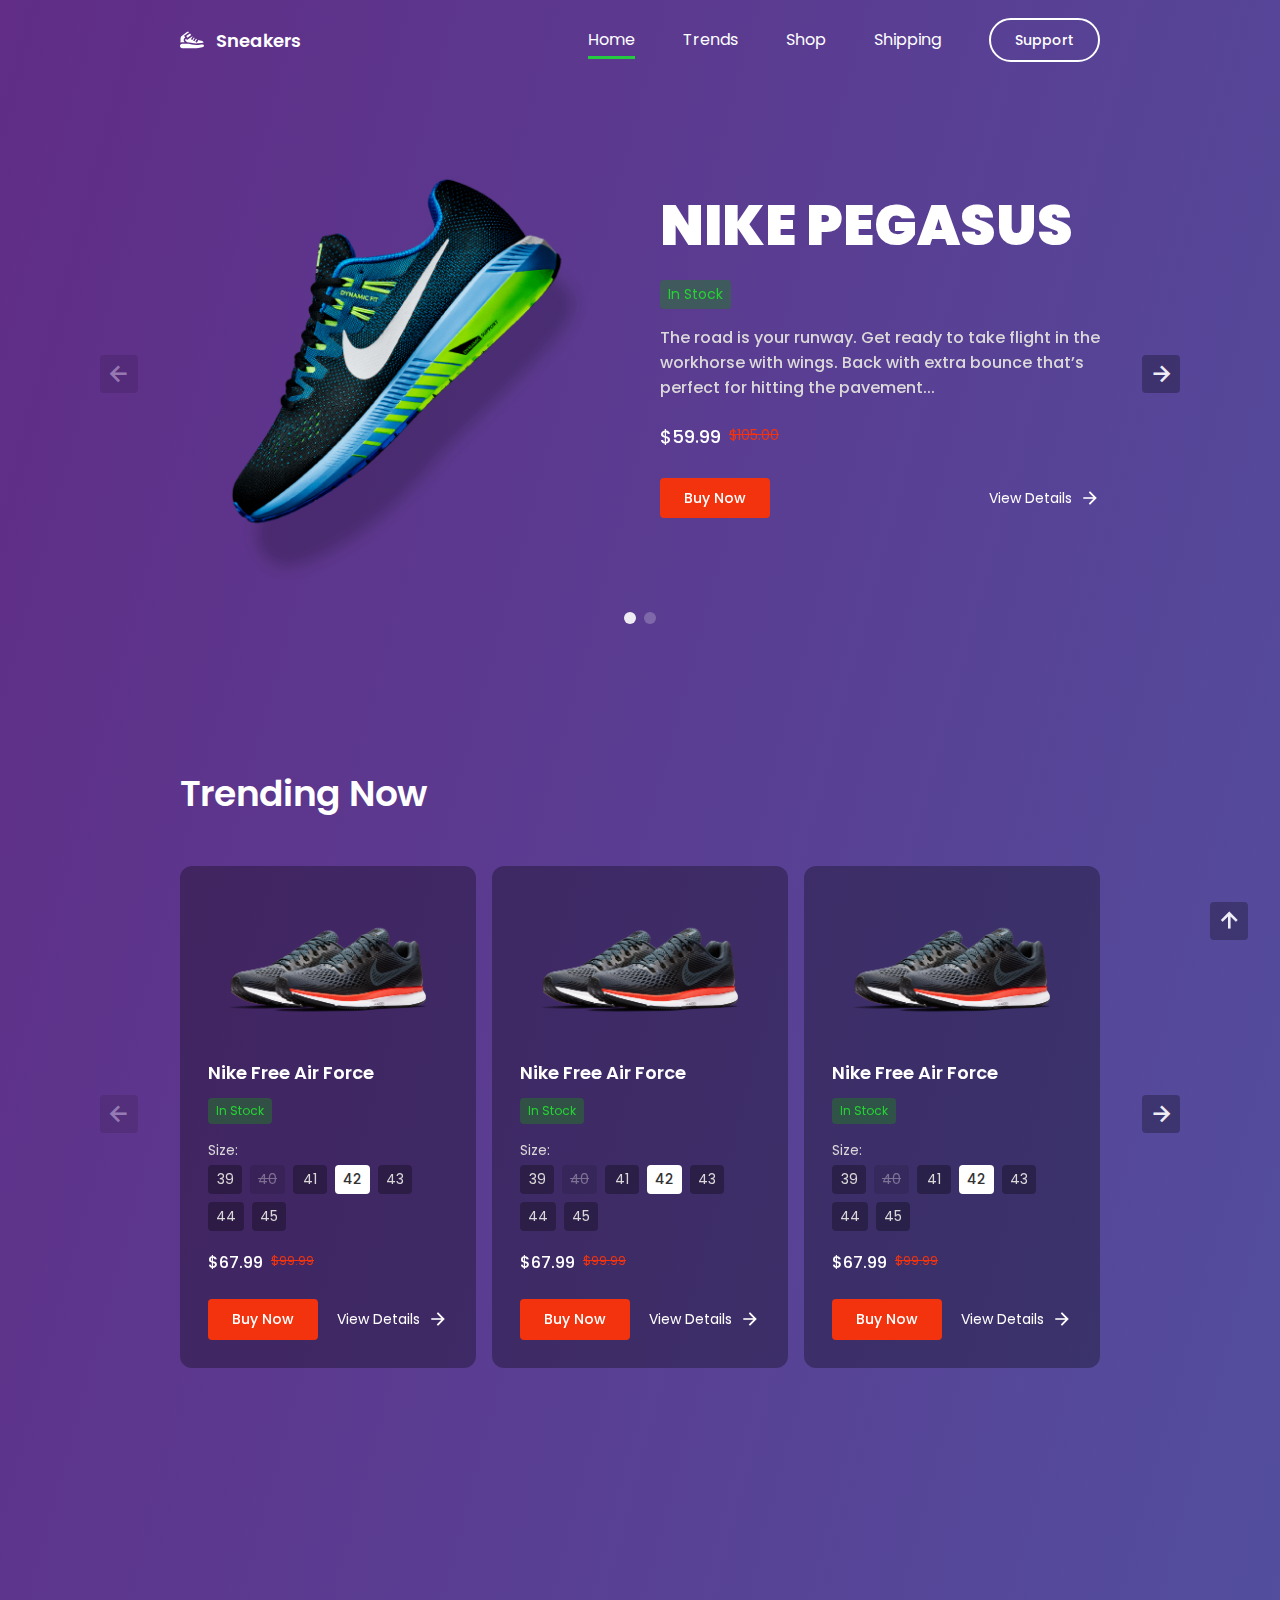
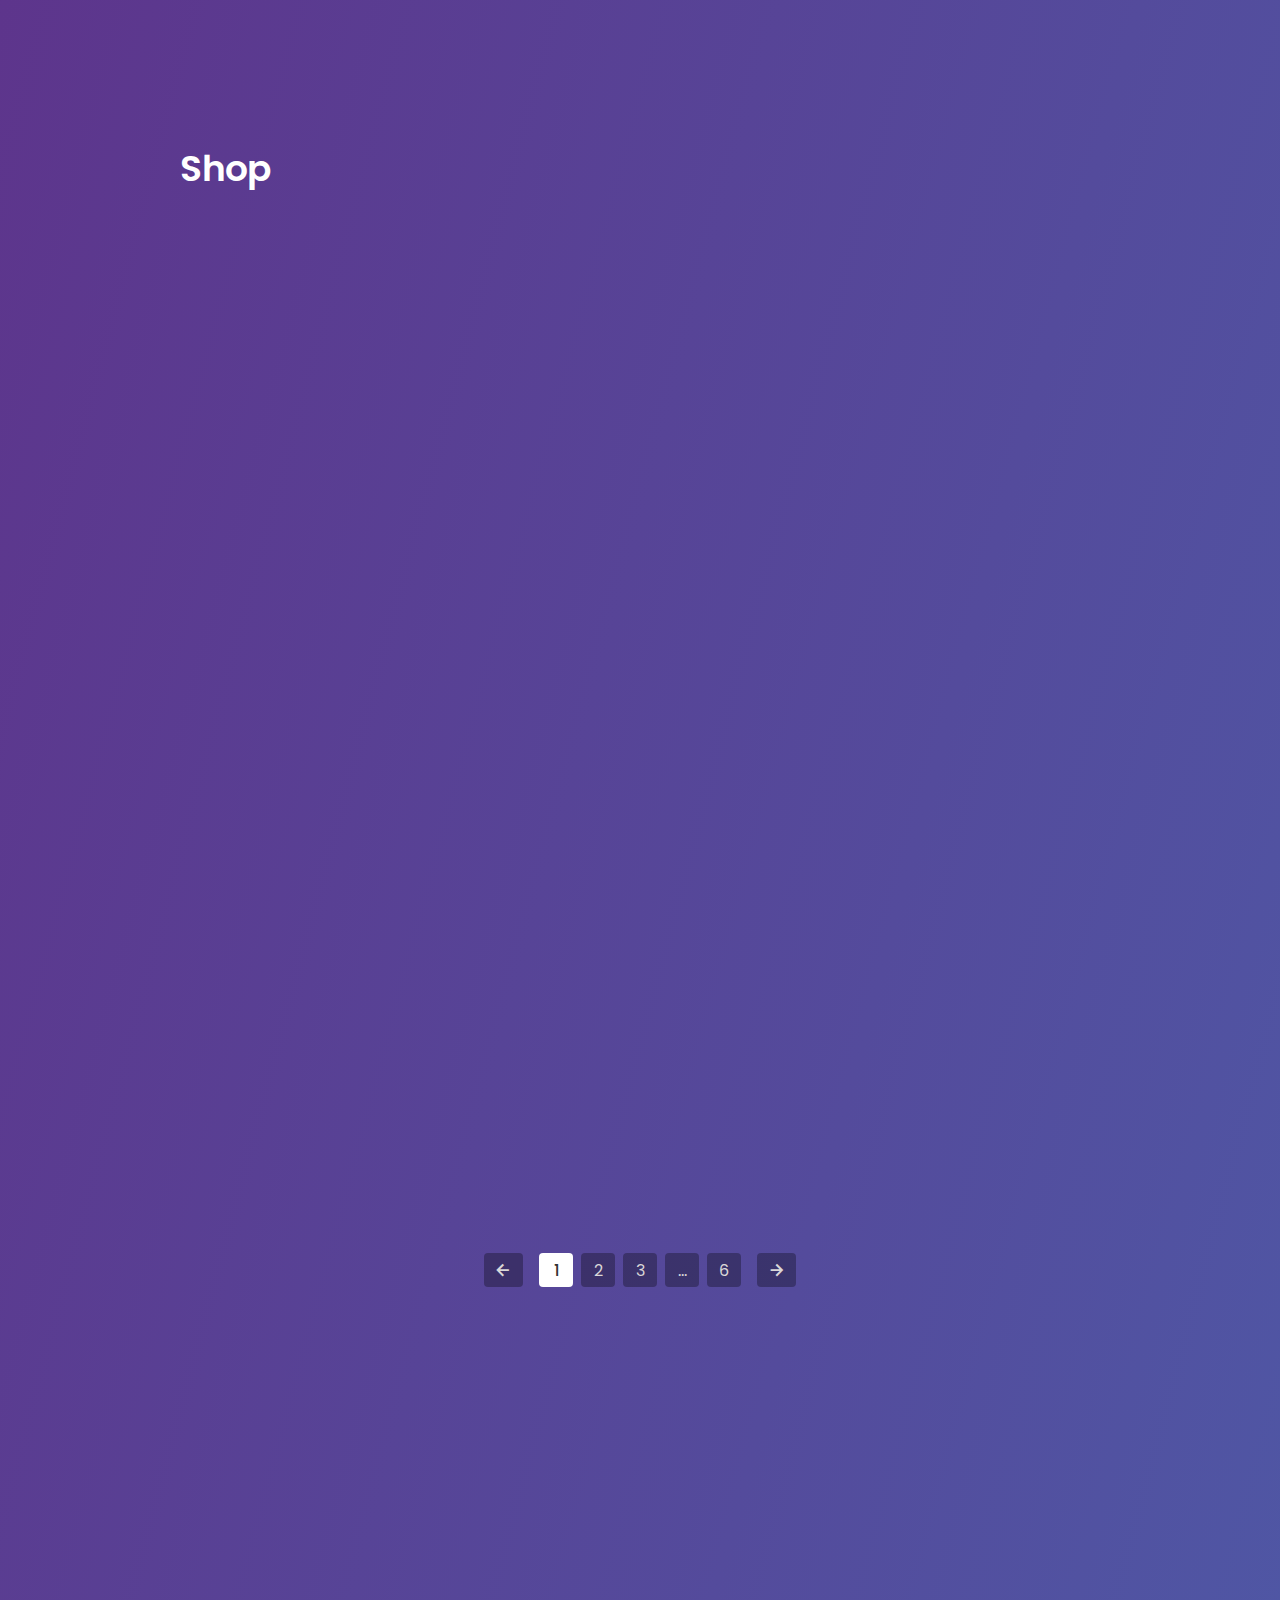
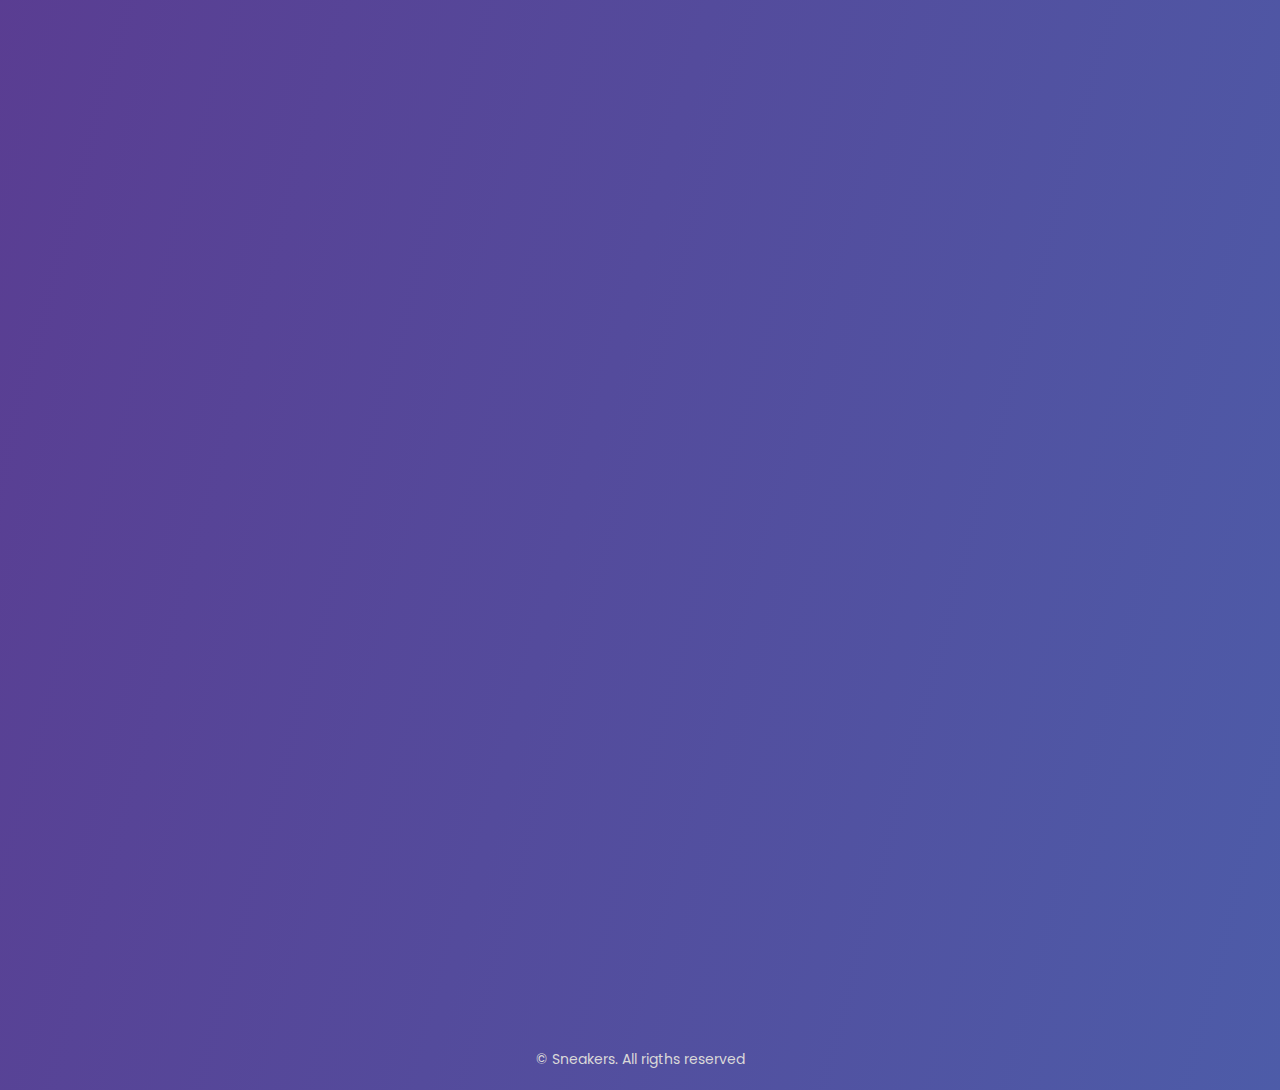
==== commit 9b614b89: "Add responsive styles & revail animation on scroll" ====
--- a/index.html
+++ b/index.html
@@ -13,10 +13,16 @@
   <!-- Material Design Icons -->
   <link href="https://fonts.googleapis.com/css2?family=Material+Icons" rel="stylesheet" />
   <!-- Boxicons -->
-  <link rel="stylesheet" href="https://cdn.jsdelivr.net/npm/boxicons@latest/css/boxicons.min.css" />
-  <!-- CSS -->
+  <link rel="stylesheet" href="css/boxicons.min.css" />
+  <!-- Styles CSS -->
   <link rel="stylesheet" href="css/styles.css?v=1.6" />
   <title>Sneakers — Top Brands Sneakers Store!</title>
+  <style>
+    html.sr .visibility_hiden {
+      visibility: hidden;
+    }
+  </style>
+  <script src="js/scrollreveal.js"></script>
 </head>
 
 <body>
@@ -63,11 +69,11 @@
           <div class="swiper-wrapper">
             <section class="swiper-slide">
               <div class="home__box">
-                <div class="home__image">
+                <div class="home__image sr-home_left visibility_hiden">
                   <img src="img/home1-img.png" alt="" class="home__img" />
                 </div>
 
-                <div class="home__info">
+                <div class="home__info sr_bottom-delay visibility_hiden">
                   <h1 class="home__title product__title">NIKE PEGASUS</h1>
 
                   <div class="home__stock product__stock">In Stock</div>
@@ -358,7 +364,7 @@
         <h2 class="section__title">Shop</h2>
 
         <div class="shop__list grid-items-3">
-          <div class="product__item bg_black">
+          <div class="shop__item product__item bg_black">
             <img src="img/items/item_25.png" alt="" class="shop__item-img product__img" />
             <h3 class="shop__item-title product__title">
               Nike Free Air Force
@@ -397,7 +403,7 @@
             </div>
           </div>
 
-          <div class="product__item bg_black">
+          <div class="shop__item product__item bg_black">
             <img src="img/items/item_25.png" alt="" class="shop__item-img product__img" />
             <h3 class="shop__item-title product__title">
               Nike Free Air Force
@@ -436,7 +442,7 @@
             </div>
           </div>
 
-          <div class="product__item bg_black">
+          <div class="shop__item product__item bg_black">
             <img src="img/items/item_25.png" alt="" class="shop__item-img product__img" />
             <h3 class="shop__item-title product__title">
               Nike Free Air Force
@@ -475,7 +481,7 @@
             </div>
           </div>
 
-          <div class="product__item bg_black">
+          <div class="shop__item product__item bg_black">
             <img src="img/items/item_25.png" alt="" class="shop__item-img product__img" />
             <h3 class="shop__item-title product__title">
               Nike Free Air Force
@@ -514,7 +520,7 @@
             </div>
           </div>
 
-          <div class="product__item bg_black">
+          <div class="shop__item product__item bg_black">
             <img src="img/items/item_25.png" alt="" class="shop__item-img product__img" />
             <h3 class="shop__item-title product__title">
               Nike Free Air Force
@@ -553,7 +559,7 @@
             </div>
           </div>
 
-          <div class="product__item bg_black">
+          <div class="shop__item product__item bg_black">
             <img src="img/items/item_25.png" alt="" class="shop__item-img product__img" />
             <h3 class="shop__item-title product__title">
               Nike Free Air Force
@@ -613,7 +619,7 @@
     <!-- Info -->
     <section class="info section">
       <div class="info__container">
-        <div class="info__wrap">
+        <div class="info__wrap sr_left">
           <div class="info__image">
             <img src="img/delivery.png" alt="" class="info__img" />
           </div>
@@ -625,7 +631,7 @@
           <button class="info__button button">Read More</button>
         </div>
 
-        <div class="info__wrap">
+        <div class="info__wrap sr_right">
           <div class="info__image">
             <img src="img/corona.png" alt="" class="info__img" />
           </div>
@@ -640,10 +646,10 @@
     <!-- Contacts -->
     <section class="contacts section">
       <div class="contacts__container">
-        <h2 class="section__title">Contacts</h2>
+        <h2 class="section__title sr-title_left">Contacts</h2>
 
         <div class="contacts__wrap">
-          <form class="contacts__form" action="order.php" method="post">
+          <form class="contacts__form sr_bottom" action="order.php" method="post">
             <span class="contacts__subtitle">Just enter your name and mobile number and we’ll do the
               rest</span>
             <input class="contacts__input" type="text" name="name" required value="" placeholder="Enter your name" />
@@ -761,15 +767,15 @@
   </footer>
 
   <!-- Scroll Up -->
-  <a href="#" class="scrollup arrow__button">
+  <a href="#" class="scroll_up scroll_hidden arrow__button">
     <i class="bx bx-up-arrow-alt"></i>
   </a>
 
   <!-- Artur Petriv -->
 
   <!-- JS -->
-  <script defer src="js/swiper-bundle.min.js"></script>
-  <script defer src="js/main.js"></script>
+  <script src="js/swiper-bundle.min.js"></script>
+  <script src="js/main.js"></script>
 </body>
 
 </html>--- a/css/styles.css
+++ b/css/styles.css
@@ -161,15 +161,15 @@
   0% {
   }
   100% {
-    background-position: 0 25%;
-  }
+  }
+  background-position: 0 25%;
   25%,
   75% {
-    background-position: 50% 50%;
-  }
+  }
+  background-position: 50% 50%;
   50% {
-    background-position: 100% 100%;
-  }
+  }
+  background-position: 100% 100%;
 }
 
 @keyframes bganimation {
@@ -1818,6 +1818,12 @@
 }
 
 @media screen and (max-width: 992px) {
+  .button_link {
+    margin-left: calc((var(--space-2) / 2) + 1rem);
+  }
+}
+
+@media screen and (max-width: 992px) {
   .button_card {
     margin-top: var(--space-4);
     width: 100%;
@@ -2031,6 +2037,9 @@
     -webkit-box-direction: normal;
         -ms-flex-direction: column;
             flex-direction: column;
+    -webkit-box-align: baseline;
+        -ms-flex-align: baseline;
+            align-items: baseline;
   }
 }
 
@@ -2127,7 +2136,7 @@
 }
 
 .socials__link {
-  padding: var(--space-2) var(--space-2);
+  padding: var(--space-2);
   background-color: var(--background-dark);
   border-radius: var(--border-radius-small);
   color: var(--primary-color);
@@ -2150,6 +2159,12 @@
   color: var(--primary-color);
 }
 
+@media screen and (max-width: 576px) {
+  .socials__link {
+    padding: var(--space-1);
+  }
+}
+
 .swiper-pagination {
   position: initial;
   font-size: 1.5rem;
@@ -2167,6 +2182,8 @@
 }
 
 .swiper-icon {
+  height: 30px;
+  width: 30px;
   font-size: 3rem;
 }
 
@@ -2268,7 +2285,7 @@
 
 @media screen and (max-width: 1200px) {
   .arrow__button {
-    margin-top: 10px;
+    margin-top: 0;
     margin-right: var(--space-3);
     position: initial;
   }
@@ -2279,7 +2296,7 @@
 
 .header {
   width: 100%;
-  position: fixed;
+  position: absolute;
   top: 0;
   left: 0;
   z-index: 100;
@@ -2291,6 +2308,7 @@
 
 .header_scroll {
   background-color: #29264e;
+  position: fixed;
 }
 
 .header_hide {
@@ -2960,10 +2978,21 @@
   border-radius: var(--border-radius-medium);
 }
 
-.scrollup {
+.scroll_up {
   position: fixed;
   bottom: 40px;
   right: 32px;
+}
+
+@media screen and (max-width: 576px) {
+  .scroll_up {
+    bottom: var(--space-6);
+    right: var(--space-4);
+  }
+}
+
+.scroll_hidden {
+  bottom: -40px;
 }
 
 .page__head {
@@ -2983,12 +3012,19 @@
   background-color: var(--background-dark);
 }
 
+@media screen and (max-width: 576px) {
+  .page__body {
+    padding: var(--space-6) var(--space-5);
+  }
+}
+
 .page__title {
+  padding: 0 var(--space-8);
   margin-left: -17px;
   text-align: center;
   width: 100%;
   font-size: var(--h1-font-size);
-  line-height: var(--line-base);
+  line-height: var(--line-big);
 }
 
 .page__p {
@@ -3030,6 +3066,20 @@
   -ms-grid-columns: 1.5fr 1fr;
       grid-template-columns: 1.5fr 1fr;
   gap: var(--space-8);
+}
+
+@media screen and (max-width: 768px) {
+  .page__content {
+    -ms-grid-columns: 1.25fr 1fr;
+        grid-template-columns: 1.25fr 1fr;
+  }
+}
+
+@media screen and (max-width: 576px) {
+  .page__content {
+    -ms-grid-columns: 1fr;
+        grid-template-columns: 1fr;
+  }
 }
 
 .page__gallery-list {
@@ -3044,11 +3094,24 @@
           flex-flow: row wrap;
 }
 
+@media screen and (max-width: 576px) {
+  .page__gallery-list {
+    gap: var(--space-3);
+  }
+}
+
 .page__gallery-item {
   height: 72px;
   width: 72px;
   background-color: #fff;
   border-radius: var(--border-radius-large);
+}
+
+@media screen and (max-width: 576px) {
+  .page__gallery-item {
+    height: 64px;
+    width: 64px;
+  }
 }
 
 .page__img {
@@ -3100,6 +3163,10 @@
   left: 0;
 }
 
+.page__h2_space {
+  margin: var(--space-8) 0 var(--space-6);
+}
+
 .page__h3 {
   margin-top: var(--space-7);
   margin-bottom: var(--space-2);
@@ -3120,6 +3187,237 @@
   -ms-grid-columns: 2fr 1fr;
       grid-template-columns: 2fr 1fr;
   gap: var(--space-12);
+}
+
+@media screen and (max-width: 992px) {
+  .page-cart {
+    -ms-grid-columns: 1fr;
+        grid-template-columns: 1fr;
+  }
+}
+
+.page-cart__head {
+  padding-bottom: var(--space-1);
+  display: -ms-grid;
+  display: grid;
+  -ms-grid-columns: 2fr 1fr;
+      grid-template-columns: 2fr 1fr;
+  border-bottom: 1px solid rgba(255, 255, 255, 0.1);
+}
+
+.page-cart__title {
+  text-align: center;
+  font-size: var(--small-font-size);
+}
+
+.page-cart__title:first-child {
+  text-align: left;
+}
+
+.page-cart__title:last-child {
+  text-align: right;
+}
+
+@media screen and (max-width: 576px) {
+  .page-cart__title_divider::before {
+    content: "/";
+  }
+}
+
+.page-cart__title-wrap {
+  display: -webkit-box;
+  display: -ms-flexbox;
+  display: flex;
+  -webkit-box-pack: justify;
+      -ms-flex-pack: justify;
+          justify-content: space-between;
+}
+
+@media screen and (max-width: 576px) {
+  .page-cart__title-wrap {
+    -webkit-box-pack: end;
+        -ms-flex-pack: end;
+            justify-content: flex-end;
+  }
+}
+
+.page-cart__list {
+  margin-top: var(--space-8);
+}
+
+.page-cart__product {
+  margin-top: var(--space-6);
+  display: -ms-grid;
+  display: grid;
+  -ms-grid-columns: 2fr 1fr;
+      grid-template-columns: 2fr 1fr;
+  -webkit-box-align: center;
+      -ms-flex-align: center;
+          align-items: center;
+}
+
+.page-cart__product:first-of-type {
+  margin-top: 0;
+}
+
+.page-cart__group {
+  display: -webkit-box;
+  display: -ms-flexbox;
+  display: flex;
+}
+
+.page-cart__group-wrap {
+  display: -webkit-box;
+  display: -ms-flexbox;
+  display: flex;
+  -webkit-box-pack: justify;
+      -ms-flex-pack: justify;
+          justify-content: space-between;
+  -webkit-box-align: baseline;
+      -ms-flex-align: baseline;
+          align-items: baseline;
+}
+
+@media screen and (max-width: 576px) {
+  .page-cart__group-wrap {
+    -webkit-box-orient: vertical;
+    -webkit-box-direction: normal;
+        -ms-flex-direction: column;
+            flex-direction: column;
+    -webkit-box-align: end;
+        -ms-flex-align: end;
+            align-items: flex-end;
+    gap: var(--space-3);
+  }
+}
+
+.page-cart__image {
+  margin-right: var(--space-3);
+  height: 72px;
+  width: 72px;
+  border-radius: var(--border-radius-medium);
+  overflow: hidden;
+  background-color: #fff;
+  display: -webkit-box;
+  display: -ms-flexbox;
+  display: flex;
+  -webkit-box-align: center;
+      -ms-flex-align: center;
+          align-items: center;
+  -webkit-box-pack: center;
+      -ms-flex-pack: center;
+          justify-content: center;
+}
+
+@media screen and (max-width: 576px) {
+  .page-cart__image {
+    height: 50px;
+    width: 50px;
+  }
+}
+
+.page-cart__img {
+  display: -webkit-box;
+  display: -ms-flexbox;
+  display: flex;
+  -o-object-fit: cover;
+     object-fit: cover;
+}
+
+.page-cart__info {
+  display: -webkit-box;
+  display: -ms-flexbox;
+  display: flex;
+  -webkit-box-orient: vertical;
+  -webkit-box-direction: normal;
+      -ms-flex-direction: column;
+          flex-direction: column;
+  -webkit-box-pack: center;
+      -ms-flex-pack: center;
+          justify-content: center;
+}
+
+.page-cart__name {
+  margin-bottom: var(--space-2);
+}
+
+@media screen and (max-width: 576px) {
+  .page-cart__name {
+    font-size: var(--normal-font-size);
+  }
+}
+
+.page-cart__amount {
+  margin: 0 auto;
+  padding: var(--space-2);
+  width: 52px;
+  background-color: var(--background-dark);
+  text-align: center;
+  border-radius: var(--border-radius-medium);
+  color: #fff;
+  line-height: var(--line-base);
+}
+
+.page-cart__price {
+  margin-left: auto;
+  color: var(--primary-color);
+}
+
+.page-cart__describe {
+  margin-top: var(--space-2);
+  line-height: var(--line-base);
+  font-size: var(--small-font-size);
+}
+
+.page-cart__describe:first-of-type {
+  margin-top: 0;
+}
+
+.page-cart__details-head {
+  -ms-grid-columns: 1fr 1fr;
+      grid-template-columns: 1fr 1fr;
+}
+
+.page-cart__row {
+  margin-top: var(--space-4);
+  display: -webkit-box;
+  display: -ms-flexbox;
+  display: flex;
+  -webkit-box-pack: justify;
+      -ms-flex-pack: justify;
+          justify-content: space-between;
+  -webkit-box-align: baseline;
+      -ms-flex-align: baseline;
+          align-items: baseline;
+}
+
+.page-cart__row:first-of-type {
+  margin-top: 0;
+}
+
+.page-cart__row_total {
+  margin-top: var(--space-4);
+  padding-top: var(--space-4);
+  border-top: 1px dashed rgba(255, 255, 255, 0.1);
+}
+
+.page-cart__text {
+  line-height: var(--line-base);
+}
+
+.page-cart__text:first-of-type {
+  margin-top: 0;
+}
+
+.page-cart__text_total {
+  text-transform: uppercase;
+  color: var(--primary-color);
+  font-weight: var(--font-medium);
+}
+
+.page-cart__button {
+  margin-top: var(--space-8);
+  width: 100%;
 }
 
 .page-checkout {
@@ -3141,6 +3439,13 @@
   gap: var(--space-8);
 }
 
+@media screen and (max-width: 768px) {
+  .page-checkout__box {
+    -ms-grid-columns: 1fr;
+        grid-template-columns: 1fr;
+  }
+}
+
 .page-checkout__title {
   margin-bottom: var(--space-6);
 }
@@ -3170,6 +3475,14 @@
   gap: var(--space-12);
 }
 
+@media screen and (max-width: 768px) {
+  .form__row_dual {
+    -ms-grid-columns: 1fr;
+        grid-template-columns: 1fr;
+    gap: var(--space-4);
+  }
+}
+
 .form__container {
   display: -webkit-box;
   display: -ms-flexbox;
@@ -3205,4 +3518,14 @@
   display: -ms-inline-flexbox;
   display: inline-flex;
 }
+
+@media screen and (max-width: 768px) {
+  .form__button {
+    width: 100%;
+    text-align: center;
+    -webkit-box-pack: center;
+        -ms-flex-pack: center;
+            justify-content: center;
+  }
+}
 /*# sourceMappingURL=styles.css.map */